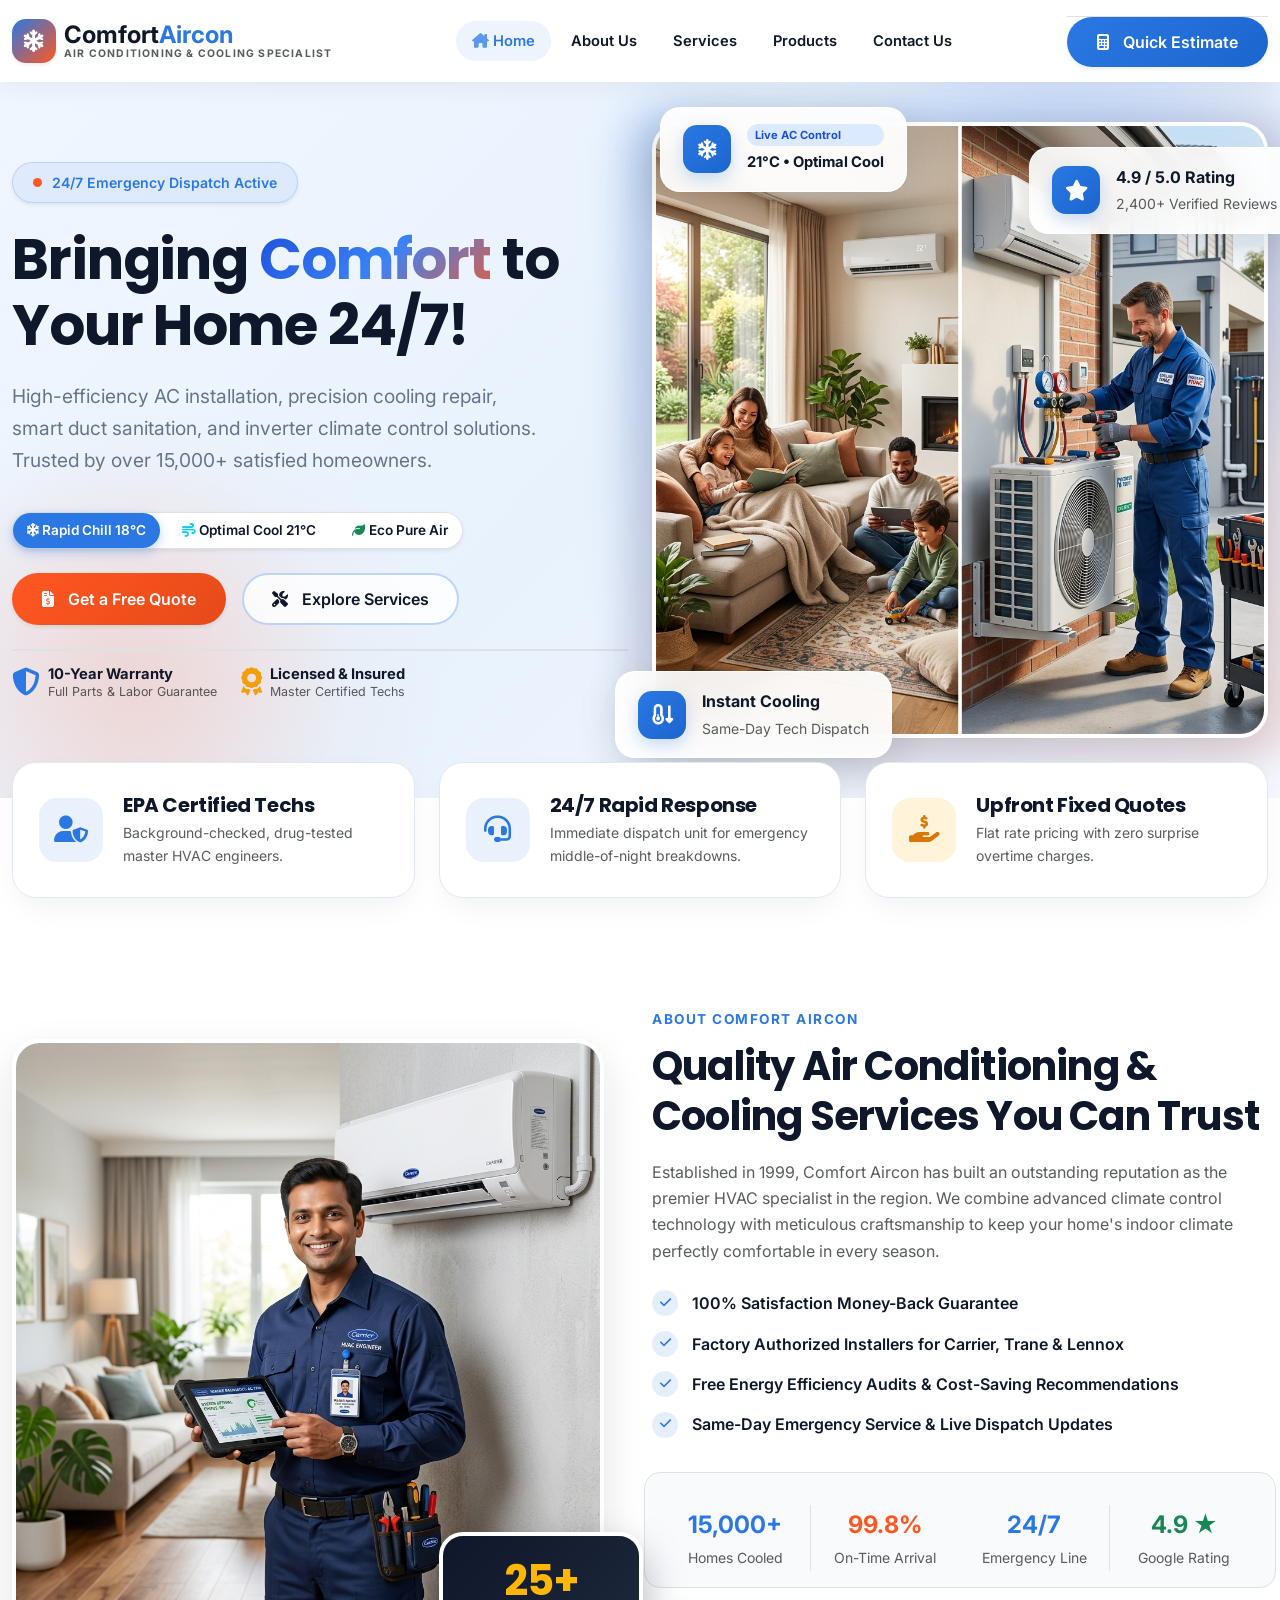
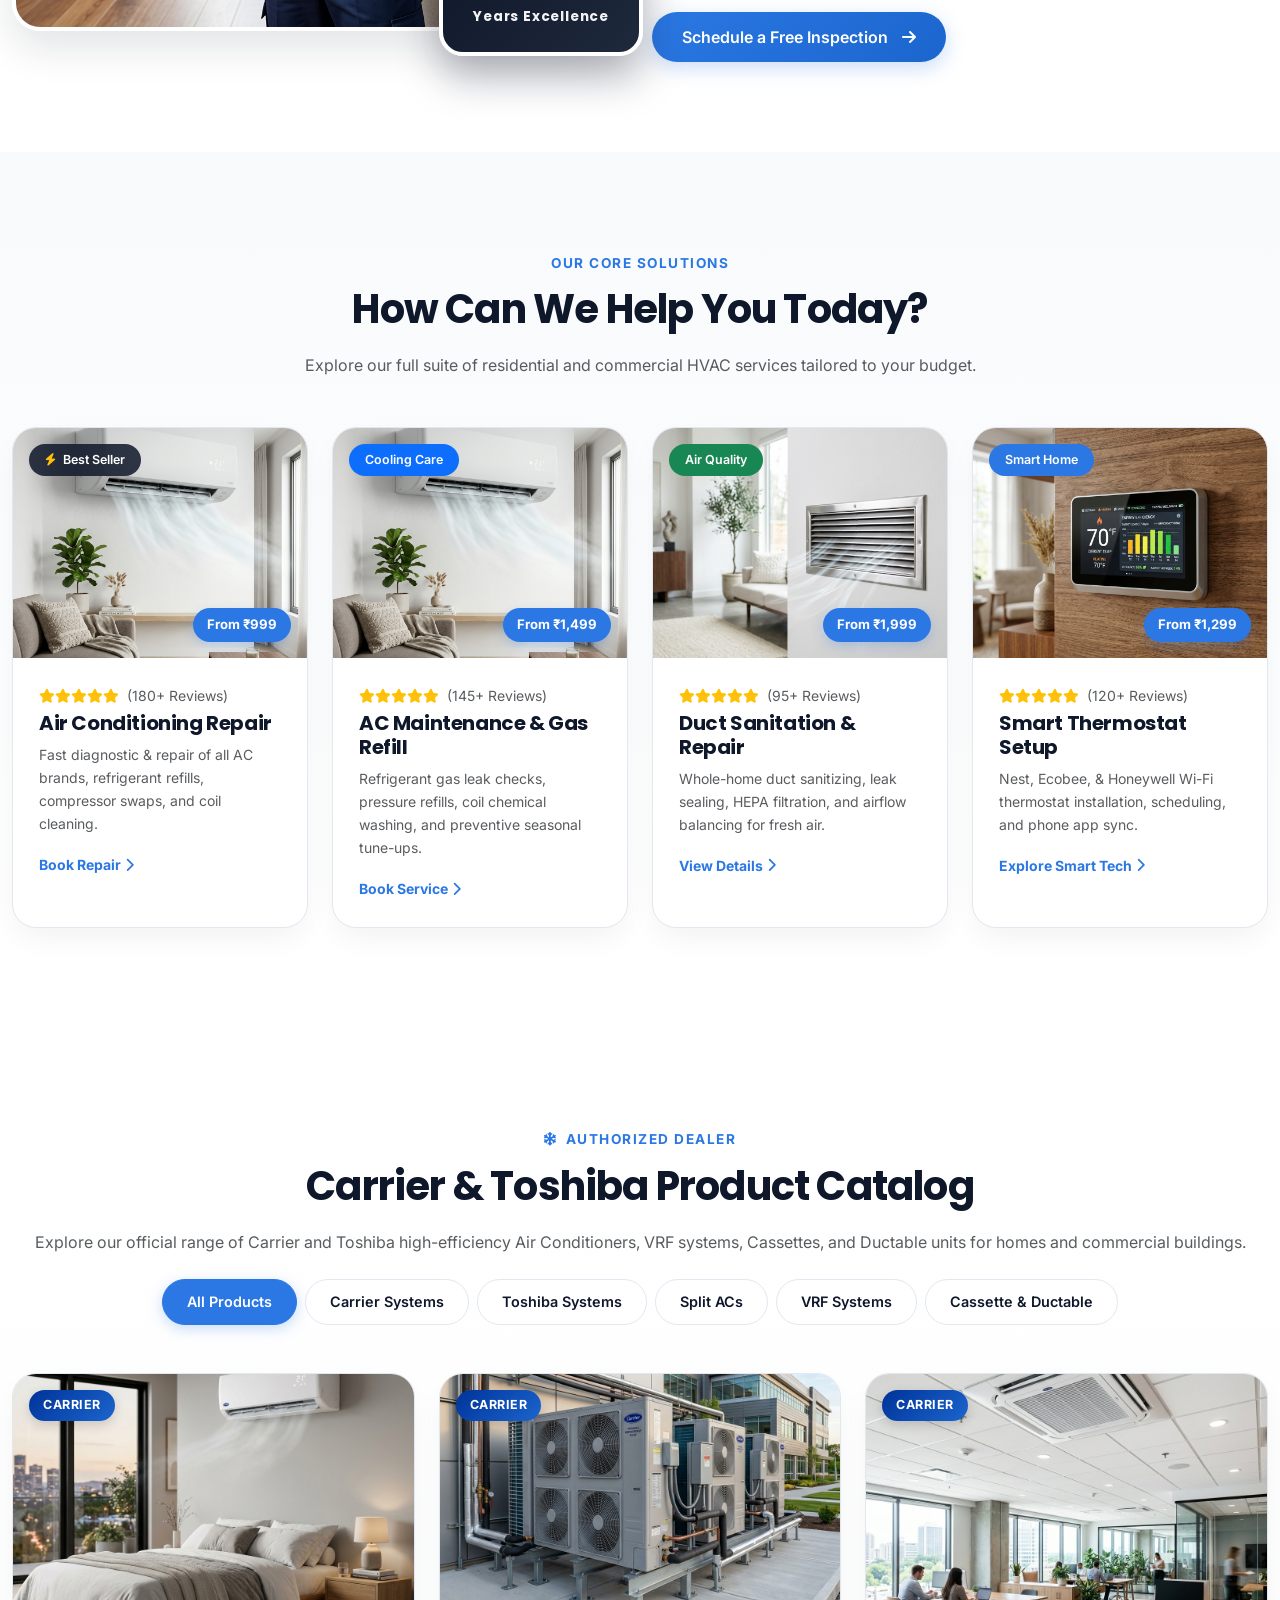
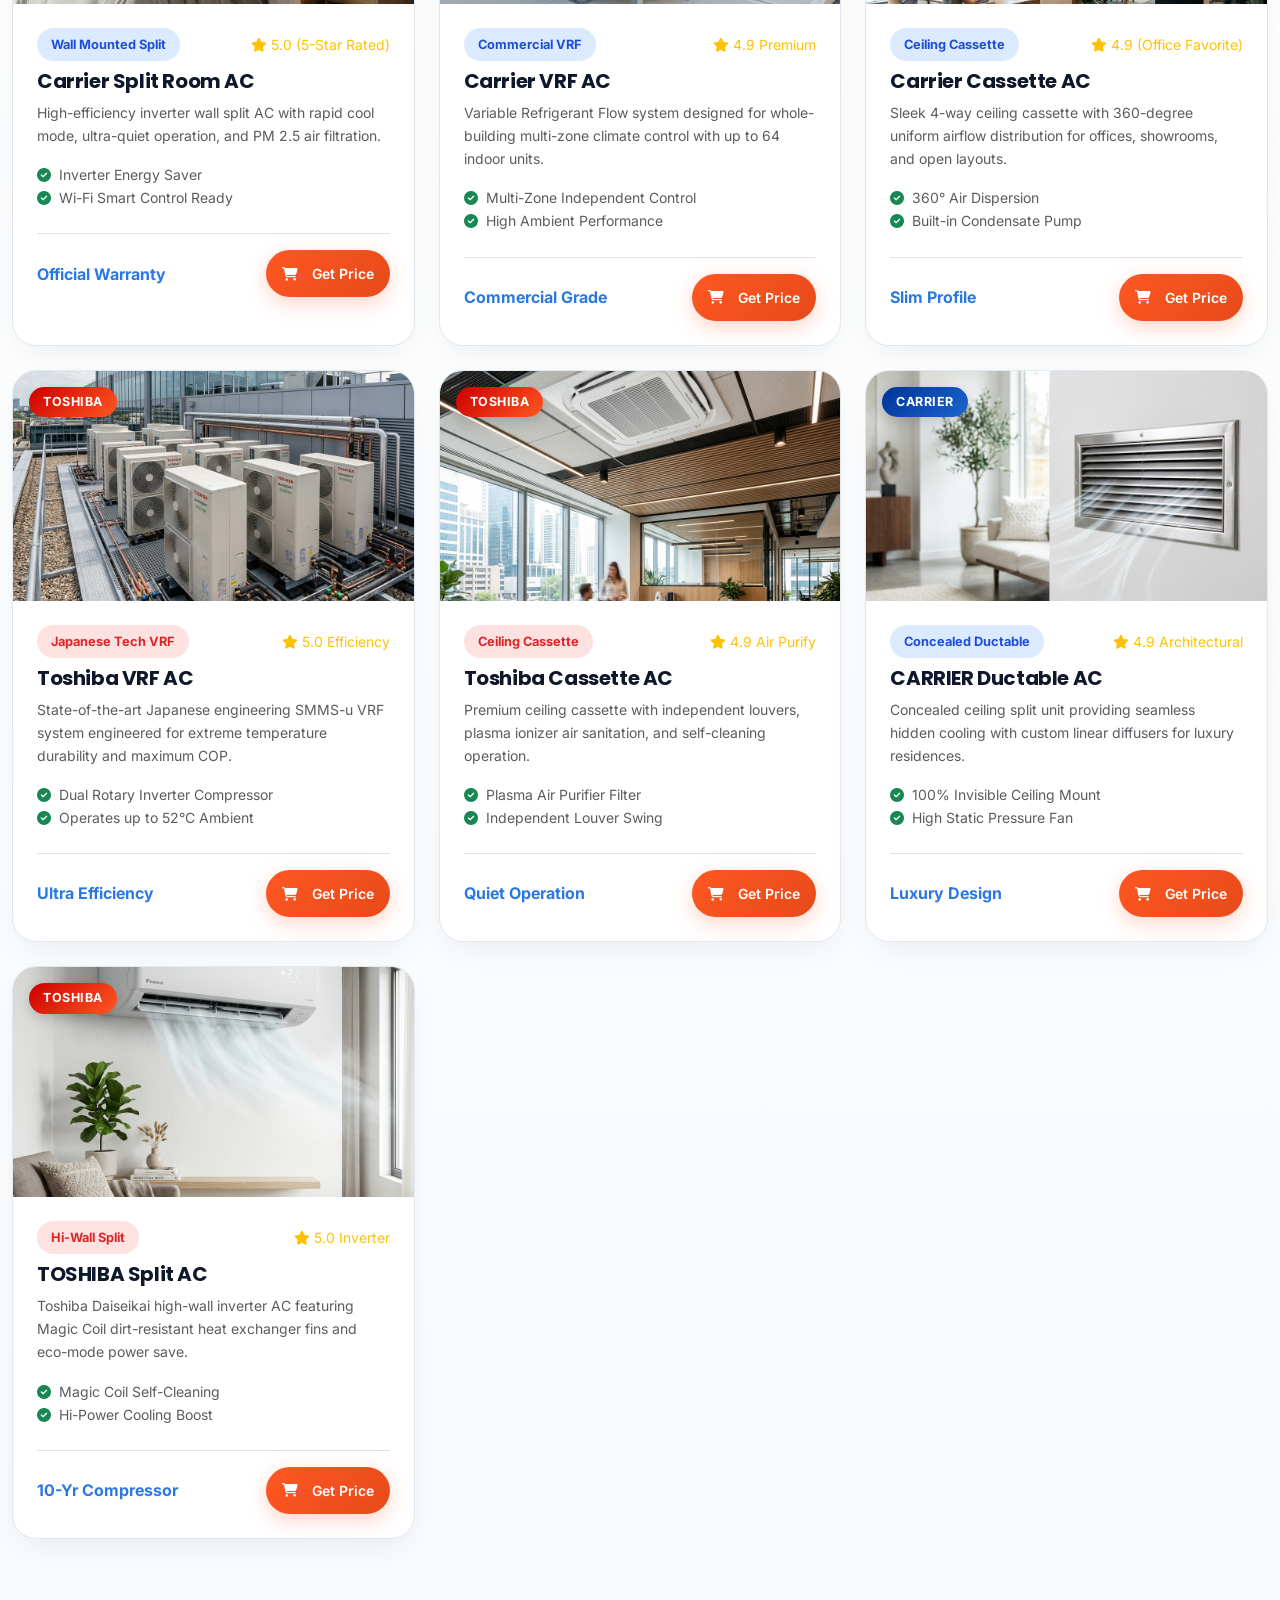
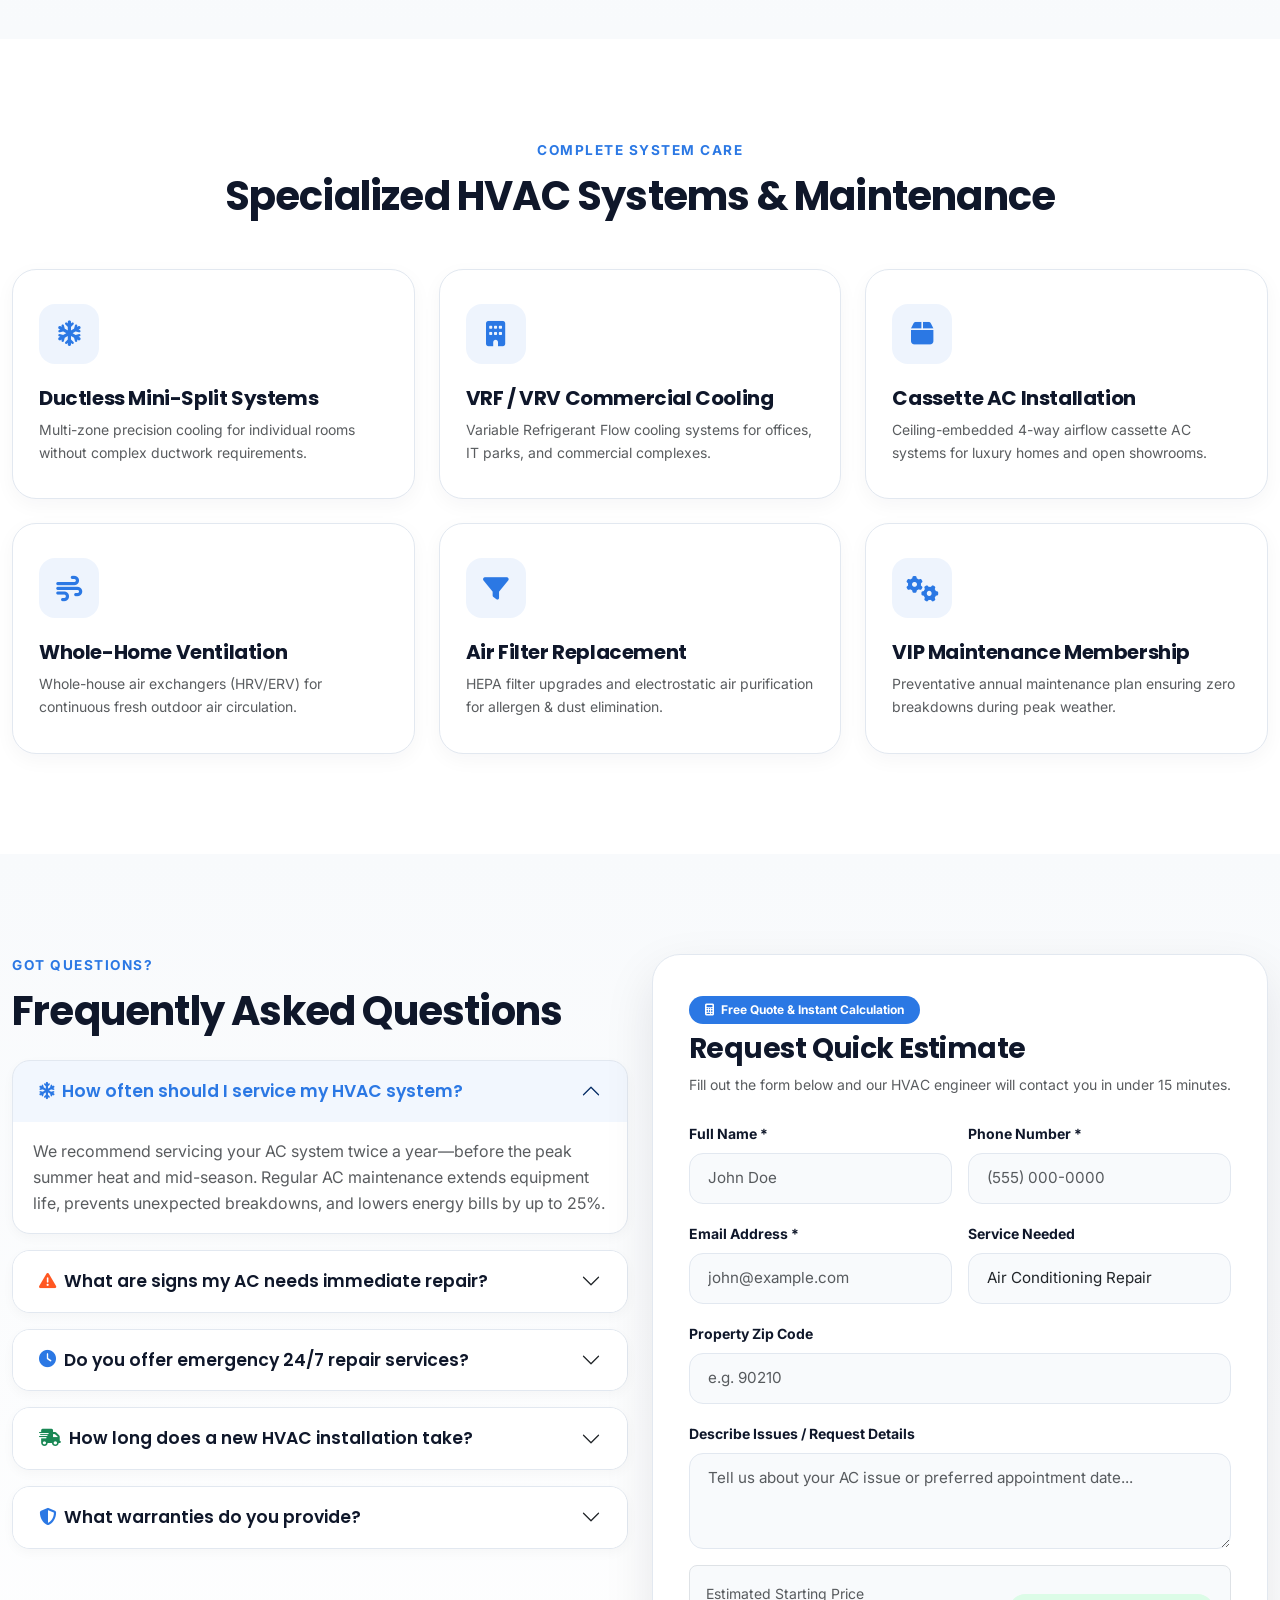
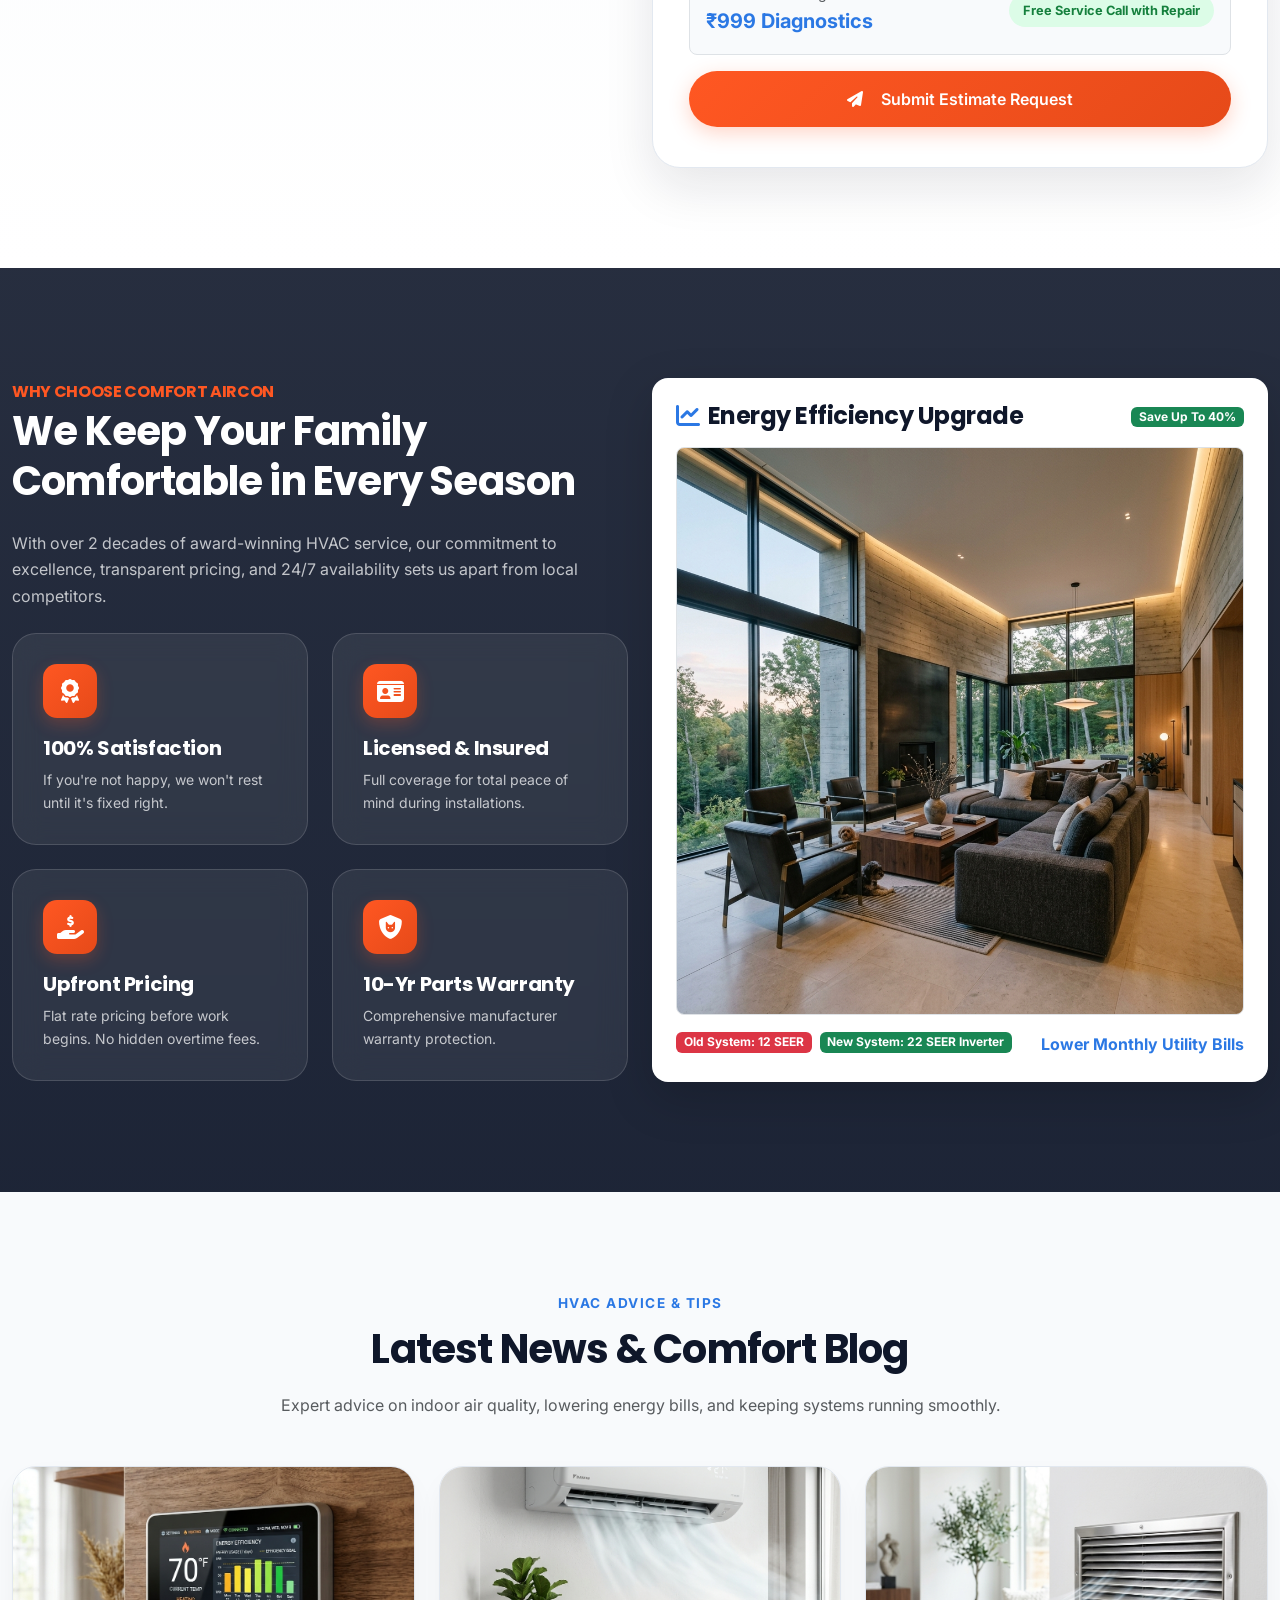
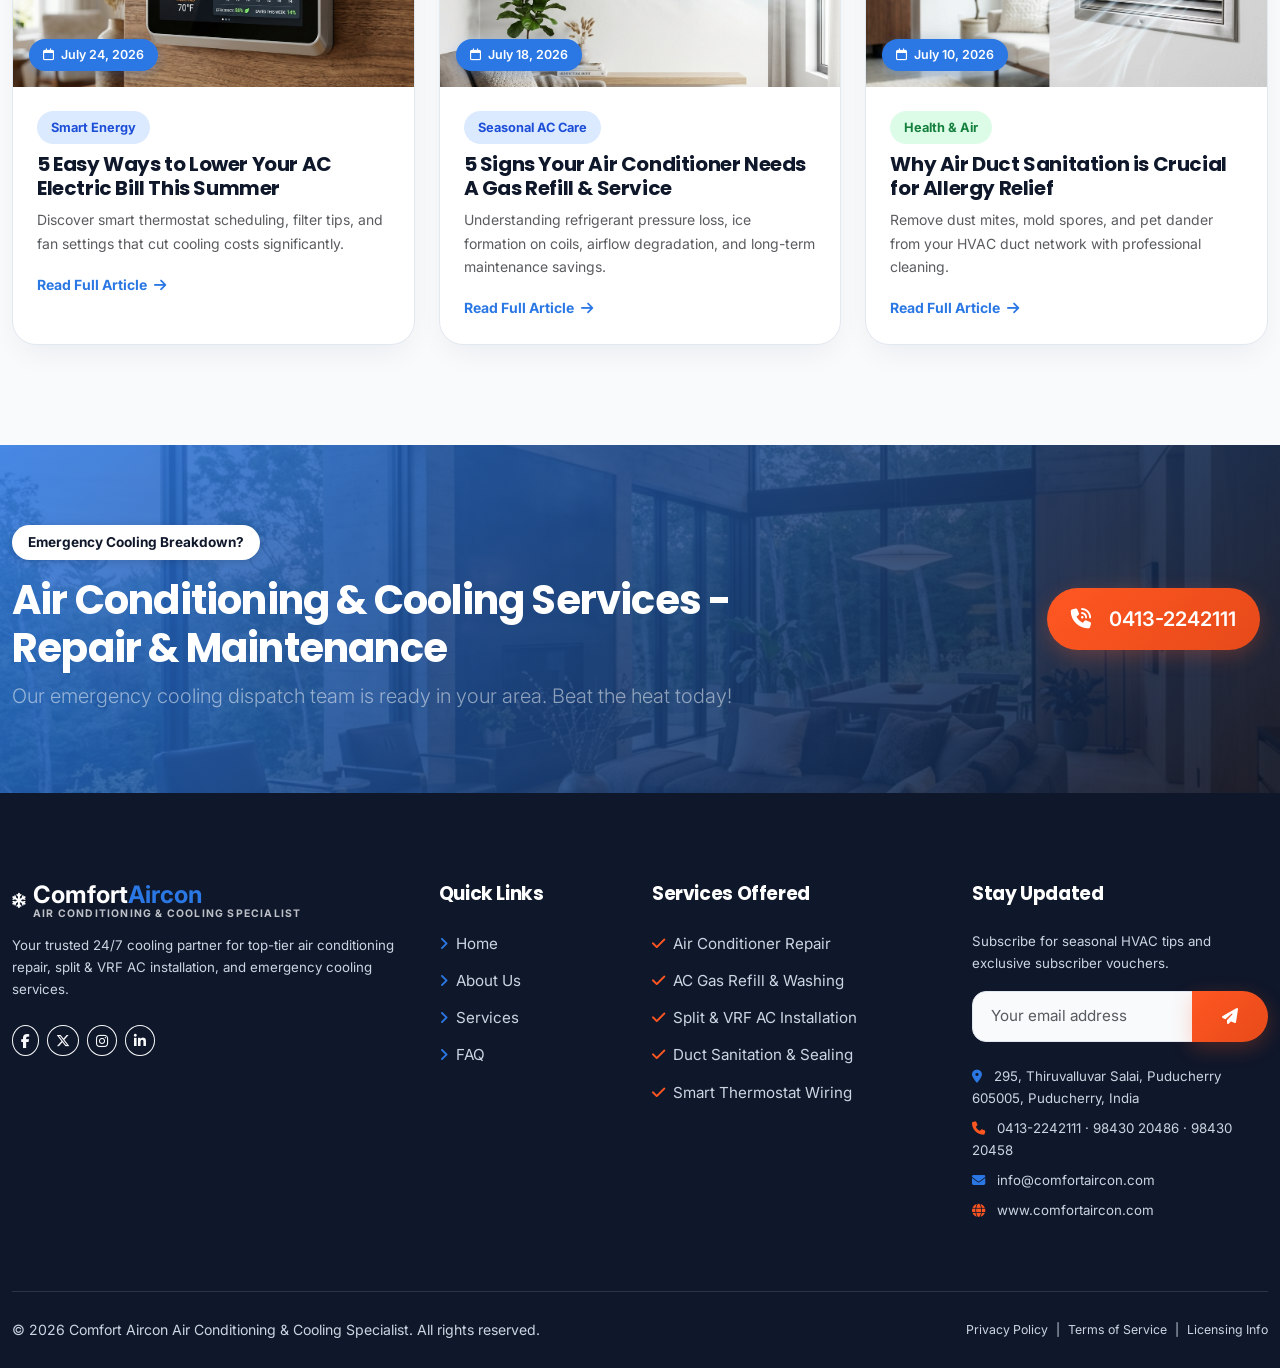
==== index.html @ 48e4e702 "first commit" ====
<!DOCTYPE html>
<html lang="en">

<head>
    <meta charset="UTF-8">
    <meta name="viewport" content="width=device-width, initial-scale=1.0">
    <title>Comfort Aircon | Air Conditioning & Cooling Specialist 24/7</title>
    <meta name="description"
        content="Professional Air Conditioning repair, Split & VRF AC installation, duct sanitation, and cooling solutions. Available 24/7 with certified technicians and upfront pricing.">

    <!-- Google Fonts -->
    <link rel="preconnect" href="https://fonts.googleapis.com">
    <link rel="preconnect" href="https://fonts.gstatic.com" crossorigin>
    <link
        href="https://fonts.googleapis.com/css2?family=Inter:wght@300;400;500;600;700&family=Poppins:wght@500;600;700;800;900&display=swap"
        rel="stylesheet">

    <!-- Bootstrap 5.3 CDN -->
    <link href="https://cdn.jsdelivr.net/npm/bootstrap@5.3.3/dist/css/bootstrap.min.css" rel="stylesheet">

    <!-- FontAwesome Icons 6.5.1 CDN -->
    <link rel="stylesheet" href="https://cdnjs.cloudflare.com/ajax/libs/font-awesome/6.5.1/css/all.min.css">

    <!-- Custom CSS -->
    <link rel="stylesheet" href="style.css">
</head>

<body>



    <!-- 2. NAVIGATION BAR -->
    <nav class="navbar navbar-expand-xl navbar-hvac sticky-top" id="mainNav">
        <div class="container-xxl">
            <a class="navbar-brand d-flex align-items-center gap-2 me-0 me-xl-4" href="#home">
                <div class="brand-logo-icon shadow-sm">
                    <i class="fa-solid fa-snowflake"></i>
                </div>
                <div class="brand-text-block">
                    <span class="fw-bold fs-4 text-dark-navy d-block brand-main-title">Comfort<span
                            class="text-primary-blue">Aircon</span></span>
                    <span class="brand-subtext text-muted text-uppercase fw-bold">Air Conditioning & Cooling Specialist</span>
                </div>
            </a>

            <button class="navbar-toggler border-0 shadow-none p-2" type="button" data-bs-toggle="collapse"
                data-bs-target="#hvacNavbarNav" aria-controls="hvacNavbarNav" aria-expanded="false"
                aria-label="Toggle navigation">
                <i class="fa-solid fa-bars-staggered fs-3 text-dark-navy"></i>
            </button>

            <div class="collapse navbar-collapse" id="hvacNavbarNav">
                <ul class="navbar-nav mx-auto mb-2 mb-xl-0 align-items-xl-center gap-xl-1">
                    <li class="nav-item"><a class="nav-link active" href="#home"><i
                                class="fa-solid fa-house-chimney fs-7 me-1 text-primary-blue opacity-75"></i>Home</a>
                    </li>
                    <li class="nav-item"><a class="nav-link" href="#about">About Us</a></li>
                    <li class="nav-item"><a class="nav-link" href="#services">Services</a></li>
                    <li class="nav-item"><a class="nav-link" href="#products">Products</a></li>
                    <li class="nav-item"><a class="nav-link" href="#contact">Contact Us</a></li>
                </ul>

                <div class="d-flex align-items-center gap-3 pt-3 pt-xl-0 border-top border-xl-0">
                    <a href="tel:04132242111" class="nav-phone-pill d-none d-xxl-flex text-decoration-none">
                        <div class="phone-pill-icon"><i class="fa-solid fa-phone-volume"></i></div>
                        <div>
                            <small class="d-block text-muted lh-1" style="font-size:0.7rem;">24/7 Support</small>
                            <strong class="text-dark-navy fs-7">0413-2242111</strong>
                        </div>
                    </a>


                    <a href="#estimate" class="btn btn-custom-primary shadow-sm">
                        <i class="fa-solid fa-calculator me-1"></i> Quick Estimate
                    </a>
                </div>
            </div>
        </div>
    </nav>

    <!-- 3. HERO / BANNER SECTION -->
    <section class="hero-section" id="home">
        <!-- Live Ambient Animated Waves & Orbs -->
        <div class="hero-animated-bg">
            <div class="air-wave air-wave-1"></div>
            <div class="air-wave air-wave-2"></div>
        </div>

        <div class="container-xxl position-relative z-2">
            <div class="row align-items-center gy-5">
                <div class="col-lg-6 hero-content">
                    <div class="live-badge shadow-sm">
                        <span class="pulse-dot"></span> 24/7 Emergency Dispatch Active
                    </div>
                    <h1 class="hero-title font-heading">
                        Bringing <span class="animated-gradient-text">Comfort</span> to Your Home 24/7!
                    </h1>
                    <p class="hero-subtitle">
                        High-efficiency AC installation, precision cooling repair, smart duct sanitation, and inverter climate control solutions. Trusted by over 15,000+ satisfied homeowners.
                    </p>

                    <!-- Interactive Quick Climate Mode Selector -->
                    <div class="hero-mode-bar d-flex align-items-center gap-2 mb-4 p-1-5 bg-white rounded-pill shadow-sm border" style="max-width: fit-content;">
                        <button class="hero-mode-pill active" data-mode="cool">
                            <i class="fa-solid fa-snowflake text-primary-blue me-1-5"></i> Rapid Chill 18°C
                        </button>
                        <button class="hero-mode-pill" data-mode="optimal">
                            <i class="fa-solid fa-wind text-info me-1-5"></i> Optimal Cool 21°C
                        </button>
                        <button class="hero-mode-pill" data-mode="eco">
                            <i class="fa-solid fa-leaf text-success me-1-5"></i> Eco Pure Air
                        </button>
                    </div>

                    <div class="d-flex flex-wrap gap-3">
                        <a href="#estimate" class="btn btn-custom-accent shadow-sm">
                            <i class="fa-solid fa-file-invoice-dollar me-1"></i> Get a Free Quote
                        </a>
                        <a href="#services" class="btn btn-custom-outline">
                            <i class="fa-solid fa-screwdriver-wrench me-1"></i> Explore Services
                        </a>
                    </div>
                    <div class="mt-4 pt-3 d-flex flex-wrap align-items-center gap-4 border-top border-2 text-muted">
                        <div class="d-flex align-items-center gap-2">
                            <i class="fa-solid fa-shield-halved text-primary-blue fs-3 flex-shrink-0"></i>
                            <div>
                                <strong class="d-block text-dark-navy lh-1 mb-1" style="font-size:0.92rem;">10-Year Warranty</strong>
                                <span class="d-block text-muted lh-1" style="font-size:0.78rem;">Full Parts & Labor Guarantee</span>
                            </div>
                        </div>
                        <div class="d-flex align-items-center gap-2">
                            <i class="fa-solid fa-award text-accent-gold fs-3 flex-shrink-0"></i>
                            <div>
                                <strong class="d-block text-dark-navy lh-1 mb-1" style="font-size:0.92rem;">Licensed & Insured</strong>
                                <span class="d-block text-muted lh-1" style="font-size:0.78rem;">Master Certified Techs</span>
                            </div>
                        </div>
                    </div>
                </div>
                <div class="col-lg-6 hero-img-container position-relative">
                    <!-- Glowing Image Ring Backdrop -->
                    <div class="hero-img-glow"></div>
                    
                    <img src="images/hero.png" alt="Comfort Air HVAC split unit and comfortable family home"
                        class="hero-main-img img-fluid">
                    
                    <!-- Floating Widget 1: Live Climate Status Badge -->
                    <div class="hero-floating-card floating-card-top shadow-lg">
                        <div class="hero-icon-box bg-gradient-blue text-white">
                            <i class="fa-solid fa-snowflake fa-spin-pulse" id="heroWidgetIcon"></i>
                        </div>
                        <div>
                            <span class="badge-soft-blue d-block mb-1" style="font-size: 0.7rem; padding: 2px 8px;" id="heroWidgetBadge">Live AC Control</span>
                            <strong class="d-block text-dark-navy" style="font-size: 0.92rem;" id="heroWidgetText">21°C • Optimal Cool</strong>
                        </div>
                    </div>

                    <!-- Floating Widget 2: Instant Cooling -->
                    <div class="hero-floating-card floating-card-1">
                        <div class="hero-icon-box">
                            <i class="fa-solid fa-temperature-arrow-down"></i>
                        </div>
                        <div>
                            <strong class="d-block text-dark-navy">Instant Cooling</strong>
                            <small class="text-muted">Same-Day Tech Dispatch</small>
                        </div>
                    </div>

                    <!-- Floating Widget 3: Rating -->
                    <div class="hero-floating-card floating-card-2">
                        <div class="hero-icon-box bg-accent-orange">
                            <i class="fa-solid fa-star"></i>
                        </div>
                        <div>
                            <strong class="d-block text-dark-navy">4.9 / 5.0 Rating</strong>
                            <small class="text-muted">2,400+ Verified Reviews</small>
                        </div>
                    </div>
                </div>
            </div>
        </div>
    </section>

    <!-- 4. FEATURE HIGHLIGHTS BAR -->
    <section class="features-bar-section">
        <div class="container-xxl">
            <div class="row g-4">
                <div class="col-md-4">
                    <div class="feature-badge-card">
                        <div class="feature-icon-wrapper">
                            <i class="fa-solid fa-user-shield"></i>
                        </div>
                        <div>
                            <h5 class="fw-bold mb-1">EPA Certified Techs</h5>
                            <p class="text-muted small mb-0">Background-checked, drug-tested master HVAC engineers.</p>
                        </div>
                    </div>
                </div>
                <div class="col-md-4">
                    <div class="feature-badge-card">
                        <div class="feature-icon-wrapper">
                            <i class="fa-solid fa-headset"></i>
                        </div>
                        <div>
                            <h5 class="fw-bold mb-1">24/7 Rapid Response</h5>
                            <p class="text-muted small mb-0">Immediate dispatch unit for emergency middle-of-night
                                breakdowns.</p>
                        </div>
                    </div>
                </div>
                <div class="col-md-4">
                    <div class="feature-badge-card">
                        <div class="feature-icon-wrapper" style="background: rgba(255,183,3,0.15); color: #D97706;">
                            <i class="fa-solid fa-hand-holding-dollar"></i>
                        </div>
                        <div>
                            <h5 class="fw-bold mb-1">Upfront Fixed Quotes</h5>
                            <p class="text-muted small mb-0">Flat rate pricing with zero surprise overtime charges.</p>
                        </div>
                    </div>
                </div>
            </div>
        </div>
    </section>

    <!-- 5. ABOUT / QUALITY SERVICES SECTION -->
    <section class="about-section" id="about">
        <div class="container-xxl">
            <div class="row align-items-center gy-5">
                <div class="col-lg-6">
                    <div class="about-img-grid pe-lg-4">
                        <img src="images/about.png" alt="HVAC certified technician working on system"
                            class="about-img-main img-fluid">
                        <div class="about-experience-badge">
                            <h3>25+</h3>
                            <span class="small font-heading fw-bold text-white uppercase">Years Excellence</span>
                        </div>
                    </div>
                </div>
                <div class="col-lg-6">
                    <span class="section-tag">About Comfort Aircon</span>
                    <h2 class="section-title">Quality Air Conditioning & Cooling Services You Can Trust</h2>
                    <p class="text-muted mb-4 fs-6">
                        Established in 1999, Comfort Aircon has built an outstanding reputation as the premier HVAC
                        specialist in the region. We combine advanced climate control technology with meticulous
                        craftsmanship to keep your home's indoor climate perfectly comfortable in every season.
                    </p>
                    <ul class="about-check-list">
                        <li><i class="fa-solid fa-check"></i> 100% Satisfaction Money-Back Guarantee</li>
                        <li><i class="fa-solid fa-check"></i> Factory Authorized Installers for Carrier, Trane & Lennox
                        </li>
                        <li><i class="fa-solid fa-check"></i> Free Energy Efficiency Audits & Cost-Saving
                            Recommendations</li>
                        <li><i class="fa-solid fa-check"></i> Same-Day Emergency Service & Live Dispatch Updates</li>
                    </ul>

                    <div class="row g-3 my-4 p-3 rounded-4 bg-light-gray border">
                        <div class="col-6 col-sm-3 text-center border-end">
                            <strong class="d-block fs-4 text-primary-blue fw-bold">15,000+</strong>
                            <small class="text-muted">Homes Cooled</small>
                        </div>
                        <div class="col-6 col-sm-3 text-center border-sm-end">
                            <strong class="d-block fs-4 text-accent-orange fw-bold">99.8%</strong>
                            <small class="text-muted">On-Time Arrival</small>
                        </div>
                        <div class="col-6 col-sm-3 text-center border-end">
                            <strong class="d-block fs-4 text-primary-blue fw-bold">24/7</strong>
                            <small class="text-muted">Emergency Line</small>
                        </div>
                        <div class="col-6 col-sm-3 text-center">
                            <strong class="d-block fs-4 text-success fw-bold">4.9 ★</strong>
                            <small class="text-muted">Google Rating</small>
                        </div>
                    </div>

                    <a href="#estimate" class="btn btn-custom-primary">
                        Schedule a Free Inspection <i class="fa-solid fa-arrow-right ms-1"></i>
                    </a>
                </div>
            </div>
        </div>
    </section>

    <!-- 6. CORE SERVICES GRID ("How Can We Help You?") -->
    <section class="services-section" id="services">
        <div class="container-xxl">
            <div class="text-center max-w-700 mx-auto mb-5">
                <span class="section-tag">Our Core Solutions</span>
                <h2 class="section-title display-6 fw-bold">How Can We Help You Today?</h2>
                <p class="text-muted fs-6">Explore our full suite of residential and commercial HVAC services tailored
                    to your budget.</p>
            </div>

            <div class="row g-4">
                <!-- Service 1 -->
                <div class="col-lg-3 col-md-6">
                    <div class="service-card">
                        <div class="service-img-wrapper">
                            <img src="images/ac.png" alt="Air conditioning repair">
                            <span class="service-badge"><i class="fa-solid fa-bolt me-1 text-warning"></i> Best
                                Seller</span>
                            <span class="service-price-tag">From ₹999</span>
                        </div>
                        <div class="service-card-body">
                            <div class="text-warning small mb-1">
                                <i class="fa-solid fa-star"></i><i class="fa-solid fa-star"></i><i
                                    class="fa-solid fa-star"></i><i class="fa-solid fa-star"></i><i
                                    class="fa-solid fa-star"></i>
                                <span class="text-muted ms-1">(180+ Reviews)</span>
                            </div>
                            <h4 class="fw-bold fs-5 mb-2">Air Conditioning Repair</h4>
                            <p class="text-muted small mb-3">Fast diagnostic & repair of all AC brands, refrigerant
                                refills, compressor swaps, and coil cleaning.</p>
                            <a href="#estimate"
                                class="text-primary-blue fw-bold small text-decoration-none d-inline-flex align-items-center">
                                Book Repair <i class="fa-solid fa-chevron-right ms-1 fs-8"></i>
                            </a>
                        </div>
                    </div>
                </div>

                <!-- Service 2 -->
                <div class="col-lg-3 col-md-6">
                    <div class="service-card">
                        <div class="service-img-wrapper">
                            <img src="images/ac.png" alt="Seasonal AC Preventive Maintenance">
                            <span class="service-badge bg-primary">Cooling Care</span>
                            <span class="service-price-tag">From ₹1,499</span>
                        </div>
                        <div class="service-card-body">
                            <div class="text-warning small mb-1">
                                <i class="fa-solid fa-star"></i><i class="fa-solid fa-star"></i><i
                                    class="fa-solid fa-star"></i><i class="fa-solid fa-star"></i><i
                                    class="fa-solid fa-star"></i>
                                <span class="text-muted ms-1">(145+ Reviews)</span>
                            </div>
                            <h4 class="fw-bold fs-5 mb-2">AC Maintenance & Gas Refill</h4>
                            <p class="text-muted small mb-3">Refrigerant gas leak checks, pressure refills, coil chemical washing, and preventive seasonal tune-ups.</p>
                            <a href="#estimate"
                                class="text-primary-blue fw-bold small text-decoration-none d-inline-flex align-items-center">
                                Book Service <i class="fa-solid fa-chevron-right ms-1 fs-8"></i>
                            </a>
                        </div>
                    </div>
                </div>

                <!-- Service 3 -->
                <div class="col-lg-3 col-md-6">
                    <div class="service-card">
                        <div class="service-img-wrapper">
                            <img src="images/duct.png" alt="Duct Cleaning & Air Quality">
                            <span class="service-badge bg-success">Air Quality</span>
                            <span class="service-price-tag">From ₹1,999</span>
                        </div>
                        <div class="service-card-body">
                            <div class="text-warning small mb-1">
                                <i class="fa-solid fa-star"></i><i class="fa-solid fa-star"></i><i
                                    class="fa-solid fa-star"></i><i class="fa-solid fa-star"></i><i
                                    class="fa-solid fa-star"></i>
                                <span class="text-muted ms-1">(95+ Reviews)</span>
                            </div>
                            <h4 class="fw-bold fs-5 mb-2">Duct Sanitation & Repair</h4>
                            <p class="text-muted small mb-3">Whole-home duct sanitizing, leak sealing, HEPA filtration,
                                and airflow balancing for fresh air.</p>
                            <a href="#estimate"
                                class="text-primary-blue fw-bold small text-decoration-none d-inline-flex align-items-center">
                                View Details <i class="fa-solid fa-chevron-right ms-1 fs-8"></i>
                            </a>
                        </div>
                    </div>
                </div>

                <!-- Service 4 -->
                <div class="col-lg-3 col-md-6">
                    <div class="service-card">
                        <div class="service-img-wrapper">
                            <img src="images/thermostat.png" alt="Smart Thermostat Setup">
                            <span class="service-badge bg-primary-blue">Smart Home</span>
                            <span class="service-price-tag">From ₹1,299</span>
                        </div>
                        <div class="service-card-body">
                            <div class="text-warning small mb-1">
                                <i class="fa-solid fa-star"></i><i class="fa-solid fa-star"></i><i
                                    class="fa-solid fa-star"></i><i class="fa-solid fa-star"></i><i
                                    class="fa-solid fa-star"></i>
                                <span class="text-muted ms-1">(120+ Reviews)</span>
                            </div>
                            <h4 class="fw-bold fs-5 mb-2">Smart Thermostat Setup</h4>
                            <p class="text-muted small mb-3">Nest, Ecobee, & Honeywell Wi-Fi thermostat installation,
                                scheduling, and phone app sync.</p>
                            <a href="#estimate"
                                class="text-primary-blue fw-bold small text-decoration-none d-inline-flex align-items-center">
                                Explore Smart Tech <i class="fa-solid fa-chevron-right ms-1 fs-8"></i>
                            </a>
                        </div>
                    </div>
                </div>
            </div>
        </div>
    </section>

    <!-- 6.5 CARRIER & TOSHIBA PRODUCTS CATALOG SECTION -->
    <section class="products-section" id="products">
        <div class="container-xxl">
            <div class="text-center max-w-700 mx-auto mb-4">
                <span class="section-tag"><i class="fa-solid fa-snowflake me-1"></i> Authorized Dealer</span>
                <h2 class="section-title display-6 fw-bold">Carrier & Toshiba Product Catalog</h2>
                <p class="text-muted fs-6">Explore our official range of Carrier and Toshiba high-efficiency Air
                    Conditioners, VRF systems, Cassettes, and Ductable units for homes and commercial buildings.</p>
            </div>

            <!-- Filter Category Tabs -->
            <div class="d-flex flex-wrap justify-content-center gap-2 mb-5">
                <button class="product-filter-btn active" data-filter="all">All Products</button>
                <button class="product-filter-btn" data-filter="carrier">Carrier Systems</button>
                <button class="product-filter-btn" data-filter="toshiba">Toshiba Systems</button>
                <button class="product-filter-btn" data-filter="split">Split ACs</button>
                <button class="product-filter-btn" data-filter="vrf">VRF Systems</button>
                <button class="product-filter-btn" data-filter="cassette">Cassette & Ductable</button>
            </div>

            <div class="row g-4" id="productGrid">
                <!-- Product 1: Carrier Split Room AC -->
                <div class="col-lg-4 col-md-6 product-item" data-category="carrier split">
                    <div class="product-card">
                        <div class="product-img-box">
                            <img src="images/carrier-split.png" alt="Carrier Split Room AC">
                            <span class="brand-pill carrier">CARRIER</span>
                        </div>
                        <div class="p-4">
                            <div class="d-flex flex-wrap justify-content-between align-items-center gap-2 mb-2">
                                <span class="badge-soft-blue">Wall Mounted Split</span>
                                <span class="text-warning small"><i class="fa-solid fa-star"></i> 5.0 (5-Star
                                    Rated)</span>
                            </div>
                            <h4 class="fw-bold fs-5 text-dark-navy mb-2">Carrier Split Room AC</h4>
                            <p class="text-muted small mb-3">High-efficiency inverter wall split AC with rapid cool
                                mode, ultra-quiet operation, and PM 2.5 air filtration.</p>
                            <ul class="list-unstyled small text-muted mb-4">
                                <li><i class="fa-solid fa-circle-check text-success me-2"></i>Inverter Energy Saver</li>
                                <li><i class="fa-solid fa-circle-check text-success me-2"></i>Wi-Fi Smart Control Ready
                                </li>
                            </ul>
                            <div class="d-flex flex-wrap justify-content-between align-items-center gap-2 pt-3 border-top">
                                <span class="fw-bold text-primary-blue fs-6">Official Warranty</span>
                                <a href="#estimate" class="btn btn-sm btn-custom-accent rounded-pill px-3">
                                    <i class="fa-solid fa-cart-shopping me-1"></i> Get Price
                                </a>
                            </div>
                        </div>
                    </div>
                </div>

                <!-- Product 2: Carrier VRF AC -->
                <div class="col-lg-4 col-md-6 product-item" data-category="carrier vrf">
                    <div class="product-card">
                        <div class="product-img-box">
                            <img src="images/carrier-vrf.png" alt="Carrier VRF AC">
                            <span class="brand-pill carrier">CARRIER</span>
                        </div>
                        <div class="p-4">
                            <div class="d-flex flex-wrap justify-content-between align-items-center gap-2 mb-2">
                                <span class="badge-soft-blue">Commercial VRF</span>
                                <span class="text-warning small"><i class="fa-solid fa-star"></i> 4.9 Premium</span>
                            </div>
                            <h4 class="fw-bold fs-5 text-dark-navy mb-2">Carrier VRF AC</h4>
                            <p class="text-muted small mb-3">Variable Refrigerant Flow system designed for
                                whole-building multi-zone climate control with up to 64 indoor units.</p>
                            <ul class="list-unstyled small text-muted mb-4">
                                <li><i class="fa-solid fa-circle-check text-success me-2"></i>Multi-Zone Independent
                                    Control</li>
                                <li><i class="fa-solid fa-circle-check text-success me-2"></i>High Ambient Performance
                                </li>
                            </ul>
                            <div class="d-flex flex-wrap justify-content-between align-items-center gap-2 pt-3 border-top">
                                <span class="fw-bold text-primary-blue fs-6">Commercial Grade</span>
                                <a href="#estimate" class="btn btn-sm btn-custom-accent rounded-pill px-3">
                                    <i class="fa-solid fa-cart-shopping me-1"></i> Get Price
                                </a>
                            </div>
                        </div>
                    </div>
                </div>

                <!-- Product 3: Carrier Cassette AC -->
                <div class="col-lg-4 col-md-6 product-item" data-category="carrier cassette">
                    <div class="product-card">
                        <div class="product-img-box">
                            <img src="images/carrier-cassette.png" alt="Carrier Cassette AC">
                            <span class="brand-pill carrier">CARRIER</span>
                        </div>
                        <div class="p-4">
                            <div class="d-flex flex-wrap justify-content-between align-items-center gap-2 mb-2">
                                <span class="badge-soft-blue">Ceiling Cassette</span>
                                <span class="text-warning small"><i class="fa-solid fa-star"></i> 4.9 (Office
                                    Favorite)</span>
                            </div>
                            <h4 class="fw-bold fs-5 text-dark-navy mb-2">Carrier Cassette AC</h4>
                            <p class="text-muted small mb-3">Sleek 4-way ceiling cassette with 360-degree uniform
                                airflow distribution for offices, showrooms, and open layouts.</p>
                            <ul class="list-unstyled small text-muted mb-4">
                                <li><i class="fa-solid fa-circle-check text-success me-2"></i>360° Air Dispersion</li>
                                <li><i class="fa-solid fa-circle-check text-success me-2"></i>Built-in Condensate Pump
                                </li>
                            </ul>
                            <div class="d-flex flex-wrap justify-content-between align-items-center gap-2 pt-3 border-top">
                                <span class="fw-bold text-primary-blue fs-6">Slim Profile</span>
                                <a href="#estimate" class="btn btn-sm btn-custom-accent rounded-pill px-3">
                                    <i class="fa-solid fa-cart-shopping me-1"></i> Get Price
                                </a>
                            </div>
                        </div>
                    </div>
                </div>

                <!-- Product 4: Toshiba VRF AC -->
                <div class="col-lg-4 col-md-6 product-item" data-category="toshiba vrf">
                    <div class="product-card">
                        <div class="product-img-box">
                            <img src="images/toshiba-vrf.png" alt="Toshiba VRF AC">
                            <span class="brand-pill toshiba">TOSHIBA</span>
                        </div>
                        <div class="p-4">
                            <div class="d-flex flex-wrap justify-content-between align-items-center gap-2 mb-2">
                                <span class="badge-soft-danger">Japanese Tech VRF</span>
                                <span class="text-warning small"><i class="fa-solid fa-star"></i> 5.0 Efficiency</span>
                            </div>
                            <h4 class="fw-bold fs-5 text-dark-navy mb-2">Toshiba VRF AC</h4>
                            <p class="text-muted small mb-3">State-of-the-art Japanese engineering SMMS-u VRF system
                                engineered for extreme temperature durability and maximum COP.</p>
                            <ul class="list-unstyled small text-muted mb-4">
                                <li><i class="fa-solid fa-circle-check text-success me-2"></i>Dual Rotary Inverter
                                    Compressor</li>
                                <li><i class="fa-solid fa-circle-check text-success me-2"></i>Operates up to 52°C
                                    Ambient</li>
                            </ul>
                            <div class="d-flex flex-wrap justify-content-between align-items-center gap-2 pt-3 border-top">
                                <span class="fw-bold text-primary-blue fs-6">Ultra Efficiency</span>
                                <a href="#estimate" class="btn btn-sm btn-custom-accent rounded-pill px-3">
                                    <i class="fa-solid fa-cart-shopping me-1"></i> Get Price
                                </a>
                            </div>
                        </div>
                    </div>
                </div>

                <!-- Product 5: Toshiba Cassette AC -->
                <div class="col-lg-4 col-md-6 product-item" data-category="toshiba cassette">
                    <div class="product-card">
                        <div class="product-img-box">
                            <img src="images/toshiba-cassette.png" alt="Toshiba Cassette AC">
                            <span class="brand-pill toshiba">TOSHIBA</span>
                        </div>
                        <div class="p-4">
                            <div class="d-flex flex-wrap justify-content-between align-items-center gap-2 mb-2">
                                <span class="badge-soft-danger">Ceiling Cassette</span>
                                <span class="text-warning small"><i class="fa-solid fa-star"></i> 4.9 Air Purify</span>
                            </div>
                            <h4 class="fw-bold fs-5 text-dark-navy mb-2">Toshiba Cassette AC</h4>
                            <p class="text-muted small mb-3">Premium ceiling cassette with independent louvers, plasma
                                ionizer air sanitation, and self-cleaning operation.</p>
                            <ul class="list-unstyled small text-muted mb-4">
                                <li><i class="fa-solid fa-circle-check text-success me-2"></i>Plasma Air Purifier Filter
                                </li>
                                <li><i class="fa-solid fa-circle-check text-success me-2"></i>Independent Louver Swing
                                </li>
                            </ul>
                            <div class="d-flex flex-wrap justify-content-between align-items-center gap-2 pt-3 border-top">
                                <span class="fw-bold text-primary-blue fs-6">Quiet Operation</span>
                                <a href="#estimate" class="btn btn-sm btn-custom-accent rounded-pill px-3">
                                    <i class="fa-solid fa-cart-shopping me-1"></i> Get Price
                                </a>
                            </div>
                        </div>
                    </div>
                </div>

                <!-- Product 6: Carrier Ductable AC -->
                <div class="col-lg-4 col-md-6 product-item" data-category="carrier cassette">
                    <div class="product-card">
                        <div class="product-img-box">
                            <img src="images/carrier-ductable.png" alt="Carrier Ductable AC">
                            <span class="brand-pill carrier">CARRIER</span>
                        </div>
                        <div class="p-4">
                            <div class="d-flex flex-wrap justify-content-between align-items-center gap-2 mb-2">
                                <span class="badge-soft-blue">Concealed Ductable</span>
                                <span class="text-warning small"><i class="fa-solid fa-star"></i> 4.9
                                    Architectural</span>
                            </div>
                            <h4 class="fw-bold fs-5 text-dark-navy mb-2">CARRIER Ductable AC</h4>
                            <p class="text-muted small mb-3">Concealed ceiling split unit providing seamless hidden
                                cooling with custom linear diffusers for luxury residences.</p>
                            <ul class="list-unstyled small text-muted mb-4">
                                <li><i class="fa-solid fa-circle-check text-success me-2"></i>100% Invisible Ceiling
                                    Mount</li>
                                <li><i class="fa-solid fa-circle-check text-success me-2"></i>High Static Pressure Fan
                                </li>
                            </ul>
                            <div class="d-flex flex-wrap justify-content-between align-items-center gap-2 pt-3 border-top">
                                <span class="fw-bold text-primary-blue fs-6">Luxury Design</span>
                                <a href="#estimate" class="btn btn-sm btn-custom-accent rounded-pill px-3">
                                    <i class="fa-solid fa-cart-shopping me-1"></i> Get Price
                                </a>
                            </div>
                        </div>
                    </div>
                </div>

                <!-- Product 7: Toshiba Split AC -->
                <div class="col-lg-4 col-md-6 product-item" data-category="toshiba split">
                    <div class="product-card">
                        <div class="product-img-box">
                            <img src="images/toshiba-split.png" alt="Toshiba Split AC">
                            <span class="brand-pill toshiba">TOSHIBA</span>
                        </div>
                        <div class="p-4">
                            <div class="d-flex flex-wrap justify-content-between align-items-center gap-2 mb-2">
                                <span class="badge-soft-danger">Hi-Wall Split</span>
                                <span class="text-warning small"><i class="fa-solid fa-star"></i> 5.0 Inverter</span>
                            </div>
                            <h4 class="fw-bold fs-5 text-dark-navy mb-2">TOSHIBA Split AC</h4>
                            <p class="text-muted small mb-3">Toshiba Daiseikai high-wall inverter AC featuring Magic
                                Coil dirt-resistant heat exchanger fins and eco-mode power save.</p>
                            <ul class="list-unstyled small text-muted mb-4">
                                <li><i class="fa-solid fa-circle-check text-success me-2"></i>Magic Coil Self-Cleaning
                                </li>
                                <li><i class="fa-solid fa-circle-check text-success me-2"></i>Hi-Power Cooling Boost
                                </li>
                            </ul>
                            <div class="d-flex flex-wrap justify-content-between align-items-center gap-2 pt-3 border-top">
                                <span class="fw-bold text-primary-blue fs-6">10-Yr Compressor</span>
                                <a href="#estimate" class="btn btn-sm btn-custom-accent rounded-pill px-3">
                                    <i class="fa-solid fa-cart-shopping me-1"></i> Get Price
                                </a>
                            </div>
                        </div>
                    </div>
                </div>
            </div>
        </div>
    </section>

    <!-- 7. ADDITIONAL SERVICES LIST -->
    <section class="additional-services-section">
        <div class="container-xxl">
            <div class="text-center mb-5">
                <span class="section-tag">Complete System Care</span>
                <h2 class="section-title">Specialized HVAC Systems & Maintenance</h2>
            </div>

            <div class="row g-4">
                <div class="col-lg-4 col-md-6">
                    <div class="additional-service-box">
                        <div class="add-service-icon"><i class="fa-solid fa-snowflake"></i></div>
                        <h4 class="fw-bold fs-5">Ductless Mini-Split Systems</h4>
                        <p class="text-muted small mb-0">Multi-zone precision cooling for individual rooms without
                            complex ductwork requirements.</p>
                    </div>
                </div>
                <div class="col-lg-4 col-md-6">
                    <div class="additional-service-box">
                        <div class="add-service-icon"><i class="fa-solid fa-building"></i></div>
                        <h4 class="fw-bold fs-5">VRF / VRV Commercial Cooling</h4>
                        <p class="text-muted small mb-0">Variable Refrigerant Flow cooling systems for offices, IT parks, and commercial complexes.</p>
                    </div>
                </div>
                <div class="col-lg-4 col-md-6">
                    <div class="additional-service-box">
                        <div class="add-service-icon"><i class="fa-solid fa-box"></i></div>
                        <h4 class="fw-bold fs-5">Cassette AC Installation</h4>
                        <p class="text-muted small mb-0">Ceiling-embedded 4-way airflow cassette AC systems for luxury homes and open showrooms.</p>
                    </div>
                </div>
                <div class="col-lg-4 col-md-6">
                    <div class="additional-service-box">
                        <div class="add-service-icon"><i class="fa-solid fa-wind"></i></div>
                        <h4 class="fw-bold fs-5">Whole-Home Ventilation</h4>
                        <p class="text-muted small mb-0">Whole-house air exchangers (HRV/ERV) for continuous fresh
                            outdoor air circulation.</p>
                    </div>
                </div>
                <div class="col-lg-4 col-md-6">
                    <div class="additional-service-box">
                        <div class="add-service-icon"><i class="fa-solid fa-filter"></i></div>
                        <h4 class="fw-bold fs-5">Air Filter Replacement</h4>
                        <p class="text-muted small mb-0">HEPA filter upgrades and electrostatic air purification for
                            allergen & dust elimination.</p>
                    </div>
                </div>
                <div class="col-lg-4 col-md-6">
                    <div class="additional-service-box">
                        <div class="add-service-icon"><i class="fa-solid fa-gears"></i></div>
                        <h4 class="fw-bold fs-5">VIP Maintenance Membership</h4>
                        <p class="text-muted small mb-0">Preventative annual maintenance plan ensuring zero breakdowns
                            during peak weather.</p>
                    </div>
                </div>
            </div>
        </div>
    </section>

    <!-- 8. FAQ & QUICK ESTIMATE FORM SECTION -->
    <section class="faq-form-section" id="faq">
        <div class="container-xxl" id="estimate">
            <div class="row gy-5">
                <!-- FAQ Column -->
                <div class="col-lg-6">
                    <span class="section-tag">Got Questions?</span>
                    <h2 class="section-title mb-4">Frequently Asked Questions</h2>

                    <div class="accordion accordion-custom" id="hvacFaqAccordion">
                        <div class="accordion-item">
                            <h3 class="accordion-header">
                                <button class="accordion-button" type="button" data-bs-toggle="collapse"
                                    data-bs-target="#faq1" aria-expanded="true">
                                    <i class="fa-solid fa-snowflake me-2 text-primary-blue"></i> How often should I
                                    service my HVAC system?
                                </button>
                            </h3>
                            <div id="faq1" class="accordion-collapse collapse show" data-bs-parent="#hvacFaqAccordion">
                                <div class="accordion-body text-muted">
                                    We recommend servicing your AC system twice a year—before the peak summer heat and mid-season. Regular AC maintenance extends equipment life, prevents unexpected breakdowns, and lowers energy bills by up to 25%.
                                </div>
                            </div>
                        </div>

                        <div class="accordion-item">
                            <h3 class="accordion-header">
                                <button class="accordion-button collapsed" type="button" data-bs-toggle="collapse"
                                    data-bs-target="#faq2">
                                    <i class="fa-solid fa-triangle-exclamation me-2 text-accent-orange"></i> What are
                                    signs my AC needs immediate repair?
                                </button>
                            </h3>
                            <div id="faq2" class="accordion-collapse collapse" data-bs-parent="#hvacFaqAccordion">
                                <div class="accordion-body text-muted">
                                    Key warning signs include blowing warm air, unusual grinding or squealing noises,
                                    foul odors, frequent cycling, water leaks near the unit, or a sudden unexplained
                                    spike in your electricity bill.
                                </div>
                            </div>
                        </div>

                        <div class="accordion-item">
                            <h3 class="accordion-header">
                                <button class="accordion-button collapsed" type="button" data-bs-toggle="collapse"
                                    data-bs-target="#faq3">
                                    <i class="fa-solid fa-clock me-2 text-primary-blue"></i> Do you offer emergency 24/7
                                    repair services?
                                </button>
                            </h3>
                            <div id="faq3" class="accordion-collapse collapse" data-bs-parent="#hvacFaqAccordion">
                                <div class="accordion-body text-muted">
                                    Yes! Our emergency dispatch team is on call 365 days a year, including holidays and
                                    weekends. Call 0413-2242111 / 98430 20486 for immediate dispatch.
                                </div>
                            </div>
                        </div>

                        <div class="accordion-item">
                            <h3 class="accordion-header">
                                <button class="accordion-button collapsed" type="button" data-bs-toggle="collapse"
                                    data-bs-target="#faq4">
                                    <i class="fa-solid fa-truck-fast me-2 text-success"></i> How long does a new HVAC
                                    installation take?
                                </button>
                            </h3>
                            <div id="faq4" class="accordion-collapse collapse" data-bs-parent="#hvacFaqAccordion">
                                <div class="accordion-body text-muted">
                                    Most standard residential replacements are completed in just 1 single day (usually
                                    6–8 hours). Our technicians ensure clean work areas and haul away old units free of
                                    charge.
                                </div>
                            </div>
                        </div>

                        <div class="accordion-item">
                            <h3 class="accordion-header">
                                <button class="accordion-button collapsed" type="button" data-bs-toggle="collapse"
                                    data-bs-target="#faq5">
                                    <i class="fa-solid fa-shield-halved me-2 text-primary-blue"></i> What warranties do
                                    you provide?
                                </button>
                            </h3>
                            <div id="faq5" class="accordion-collapse collapse" data-bs-parent="#hvacFaqAccordion">
                                <div class="accordion-body text-muted">
                                    We offer a 10-year parts and compressor manufacturer warranty on all new system
                                    installations, plus our 1-year 100% labor guarantee.
                                </div>
                            </div>
                        </div>
                    </div>
                </div>

                <!-- Estimate Form Column -->
                <div class="col-lg-6">
                    <div class="estimate-form-card">
                        <span class="badge bg-primary-blue text-white px-3 py-2 rounded-pill mb-2"><i
                                class="fa-solid fa-calculator me-1"></i> Free Quote & Instant Calculation</span>
                        <h3 class="fw-bold mb-2">Request Quick Estimate</h3>
                        <p class="text-muted small mb-4">Fill out the form below and our HVAC engineer will contact you
                            in under 15 minutes.</p>

                        <form id="estimateForm">
                            <div class="row g-3">
                                <div class="col-md-6">
                                    <label class="form-label small fw-bold text-dark-navy">Full Name *</label>
                                    <input type="text" class="form-control form-control-custom" id="estName"
                                        placeholder="John Doe" required>
                                </div>
                                <div class="col-md-6">
                                    <label class="form-label small fw-bold text-dark-navy">Phone Number *</label>
                                    <input type="tel" class="form-control form-control-custom" id="estPhone"
                                        placeholder="(555) 000-0000" required>
                                </div>
                                <div class="col-md-6">
                                    <label class="form-label small fw-bold text-dark-navy">Email Address *</label>
                                    <input type="email" class="form-control form-control-custom" id="estEmail"
                                        placeholder="john@example.com" required>
                                </div>
                                <div class="col-md-6">
                                    <label class="form-label small fw-bold text-dark-navy">Service Needed</label>
                                    <select class="form-select form-control-custom" id="estService">
                                        <option value="ac-repair">Air Conditioning Repair</option>
                                        <option value="ac-maintenance">AC Maintenance & Gas Refill</option>
                                        <option value="new-hvac">New AC Unit Installation</option>
                                        <option value="duct">Duct Cleaning & Air Sanitation</option>
                                        <option value="thermostat">Smart Thermostat & AC Setup</option>
                                    </select>
                                </div>
                                <div class="col-12">
                                    <label class="form-label small fw-bold text-dark-navy">Property Zip Code</label>
                                    <input type="text" class="form-control form-control-custom" id="estZip"
                                        placeholder="e.g. 90210">
                                </div>
                                <div class="col-12">
                                    <label class="form-label small fw-bold text-dark-navy">Describe Issues / Request
                                        Details</label>
                                    <textarea class="form-control form-control-custom" id="estNotes" rows="3"
                                        placeholder="Tell us about your AC issue or preferred appointment date..."></textarea>
                                </div>
                                <div class="col-12">
                                    <div
                                        class="p-3 bg-light-gray rounded-3 border d-flex flex-column flex-sm-row justify-content-between align-items-start align-items-sm-center gap-2 mb-3">
                                        <div>
                                            <span class="d-block small text-muted">Estimated Starting Price</span>
                                            <strong class="text-primary-blue fs-5" id="estPricePreview">₹999
                                                Diagnostics</strong>
                                        </div>
                                        <span class="badge-soft-success">Free Service Call with Repair</span>
                                    </div>
                                    <button type="submit"
                                        class="btn btn-custom-accent w-100 justify-content-center py-3 fs-6">
                                        <i class="fa-solid fa-paper-plane me-2"></i> Submit Estimate Request
                                    </button>
                                </div>
                            </div>
                        </form>
                    </div>
                </div>
            </div>
        </div>
    </section>

    <!-- 9. "WHY CHOOSE US" SECTION -->
    <section class="why-choose-us-section">
        <div class="container-xxl">
            <div class="row align-items-center gy-5">
                <div class="col-lg-6">
                    <span class="text-accent-orange font-heading text-uppercase fw-bold tracking-wider fs-7">Why Choose
                        Comfort Aircon</span>
                    <h2 class="text-white section-title display-5 fw-bold mb-4">We Keep Your Family Comfortable in Every
                        Season</h2>
                    <p class="text-light opacity-75 mb-4 fs-6">
                        With over 2 decades of award-winning HVAC service, our commitment to excellence, transparent
                        pricing, and 24/7 availability sets us apart from local competitors.
                    </p>
                    <div class="row g-4">
                        <div class="col-sm-6">
                            <div class="why-choose-card">
                                <div class="why-icon"><i class="fa-solid fa-award"></i></div>
                                <h5 class="text-white fw-bold">100% Satisfaction</h5>
                                <p class="text-light opacity-75 small mb-0">If you're not happy, we won't rest until
                                    it's fixed right.</p>
                            </div>
                        </div>
                        <div class="col-sm-6">
                            <div class="why-choose-card">
                                <div class="why-icon"><i class="fa-solid fa-id-card"></i></div>
                                <h5 class="text-white fw-bold">Licensed & Insured</h5>
                                <p class="text-light opacity-75 small mb-0">Full coverage for total peace of mind during
                                    installations.</p>
                            </div>
                        </div>
                        <div class="col-sm-6">
                            <div class="why-choose-card">
                                <div class="why-icon"><i class="fa-solid fa-hand-holding-dollar"></i></div>
                                <h5 class="text-white fw-bold">Upfront Pricing</h5>
                                <p class="text-light opacity-75 small mb-0">Flat rate pricing before work begins. No
                                    hidden overtime fees.</p>
                            </div>
                        </div>
                        <div class="col-sm-6">
                            <div class="why-choose-card">
                                <div class="why-icon"><i class="fa-solid fa-shield-cat"></i></div>
                                <h5 class="text-white fw-bold">10-Yr Parts Warranty</h5>
                                <p class="text-light opacity-75 small mb-0">Comprehensive manufacturer warranty
                                    protection.</p>
                            </div>
                        </div>
                    </div>
                </div>
                <div class="col-lg-6">
                    <div class="p-4 rounded-4 bg-white text-dark shadow-lg">
                        <div class="d-flex flex-wrap justify-content-between align-items-center gap-2 mb-3">
                            <h4 class="fw-bold mb-0 text-dark-navy"><i
                                    class="fa-solid fa-chart-line text-primary-blue me-2"></i>Energy Efficiency Upgrade
                            </h4>
                            <span class="badge bg-success text-white">Save Up To 40%</span>
                        </div>
                        <img src="images/livingroom.png" alt="Clean modern living room"
                            class="img-fluid rounded-3 mb-3 border">
                        <div class="d-flex flex-wrap justify-content-between align-items-center gap-2">
                            <div class="d-flex flex-wrap gap-1">
                                <span class="badge bg-danger me-1 mb-1">Old System: 12 SEER</span>
                                <span class="badge bg-success mb-1">New System: 22 SEER Inverter</span>
                            </div>
                            <strong class="text-primary-blue fs-6">Lower Monthly Utility Bills</strong>
                        </div>
                    </div>
                </div>
            </div>
        </div>
    </section>

    <!-- 10. COMPANY NEWS / BLOG SECTION -->
    <section class="blog-section" id="blog">
        <div class="container-xxl">
            <div class="text-center max-w-700 mx-auto mb-5">
                <span class="section-tag">HVAC Advice & Tips</span>
                <h2 class="section-title">Latest News & Comfort Blog</h2>
                <p class="text-muted">Expert advice on indoor air quality, lowering energy bills, and keeping systems
                    running smoothly.</p>
            </div>

            <div class="row g-4">
                <!-- Blog 1 -->
                <div class="col-lg-4 col-md-6">
                    <div class="blog-card">
                        <div class="blog-img-box">
                            <img src="images/thermostat.png" alt="Smart Thermostat blog post">
                            <span class="blog-date-badge"><i class="fa-regular fa-calendar me-1"></i> July 24,
                                2026</span>
                        </div>
                        <div class="p-4">
                            <span class="badge-soft-blue mb-2">Smart Energy</span>
                            <h4 class="fw-bold fs-5 mb-2"><a href="#" class="text-dark-navy">5 Easy Ways to Lower Your
                                    AC Electric Bill This Summer</a></h4>
                            <p class="text-muted small mb-3">Discover smart thermostat scheduling, filter tips, and fan
                                settings that cut cooling costs significantly.</p>
                            <a href="#" class="text-primary-blue fw-bold small">Read Full Article <i
                                    class="fa-solid fa-arrow-right ms-1"></i></a>
                        </div>
                    </div>
                </div>

                <!-- Blog 2 -->
                <div class="col-lg-4 col-md-6">
                    <div class="blog-card">
                        <div class="blog-img-box">
                            <img src="images/ac.png" alt="AC maintenance and gas refill blog post">
                            <span class="blog-date-badge"><i class="fa-regular fa-calendar me-1"></i> July 18,
                                2026</span>
                        </div>
                        <div class="p-4">
                            <span class="badge-soft-blue mb-2">Seasonal AC Care</span>
                            <h4 class="fw-bold fs-5 mb-2"><a href="#" class="text-dark-navy">5 Signs Your Air Conditioner Needs A Gas Refill & Service</a></h4>
                            <p class="text-muted small mb-3">Understanding refrigerant pressure loss, ice formation on coils, airflow degradation, and long-term maintenance savings.</p>
                            <a href="#" class="text-primary-blue fw-bold small">Read Full Article <i
                                    class="fa-solid fa-arrow-right ms-1"></i></a>
                        </div>
                    </div>
                </div>

                <!-- Blog 3 -->
                <div class="col-lg-4 col-md-6">
                    <div class="blog-card">
                        <div class="blog-img-box">
                            <img src="images/duct.png" alt="Air Quality blog post">
                            <span class="blog-date-badge"><i class="fa-regular fa-calendar me-1"></i> July 10,
                                2026</span>
                        </div>
                        <div class="p-4">
                            <span class="badge-soft-success mb-2">Health & Air</span>
                            <h4 class="fw-bold fs-5 mb-2"><a href="#" class="text-dark-navy">Why Air Duct Sanitation is
                                    Crucial for Allergy Relief</a></h4>
                            <p class="text-muted small mb-3">Remove dust mites, mold spores, and pet dander from your
                                HVAC duct network with professional cleaning.</p>
                            <a href="#" class="text-primary-blue fw-bold small">Read Full Article <i
                                    class="fa-solid fa-arrow-right ms-1"></i></a>
                        </div>
                    </div>
                </div>
            </div>
        </div>
    </section>

    <!-- 11. CALL TO ACTION (CTA) BANNER -->
    <section class="cta-banner-section">
        <div class="container-xxl position-relative z-2">
            <div class="row align-items-center gy-4">
                <div class="col-lg-8">
                    <span class="badge-white-pill mb-3">Emergency Cooling Breakdown?</span>
                    <h2 class="display-6 fw-bold mb-2 text-white">Air Conditioning & Cooling Services - Repair & Maintenance</h2>
                    <p class="lead mb-0 text-white-50">Our emergency cooling dispatch team is ready in your area. Beat the heat today!</p>
                </div>
                <div class="col-lg-4 text-lg-end">
                    <a href="tel:04132242111" class="btn btn-custom-accent py-3 px-4 fs-5 me-2 mb-2 mb-sm-0">
                        <i class="fa-solid fa-phone-volume me-2"></i> 0413-2242111
                    </a>
                </div>
            </div>
        </div>
    </section>

    <!-- 13. FOOTER SECTION -->
    <footer class="footer-section" id="contact">
        <div class="container-xxl">
            <div class="row gy-5">
                <!-- Col 1: Brand Info -->
                <div class="col-lg-4 col-md-6">
                    <a class="d-flex align-items-center gap-2 mb-3 text-white text-decoration-none" href="#home">
                        <div class="brand-logo-icon">
                            <i class="fa-solid fa-snowflake"></i>
                        </div>
                        <div class="brand-text-block">
                            <span class="fw-bold fs-4 text-white d-block brand-main-title">Comfort<span
                                    class="text-primary-blue">Aircon</span></span>
                            <span class="brand-subtext text-light opacity-75 text-uppercase fw-bold">Air Conditioning & Cooling Specialist</span>
                        </div>
                    </a>
                    <p class="small text-light-slate mb-4">
                        Your trusted 24/7 cooling partner for top-tier air conditioning repair, split & VRF AC installation, and emergency cooling services.
                    </p>
                    <div class="d-flex gap-2 social-icons">
                        <a href="#" class="btn btn-sm rounded-circle btn-outline-light"><i
                                class="fa-brands fa-facebook-f"></i></a>
                        <a href="#" class="btn btn-sm rounded-circle btn-outline-light"><i
                                class="fa-brands fa-x-twitter"></i></a>
                        <a href="#" class="btn btn-sm rounded-circle btn-outline-light"><i
                                class="fa-brands fa-instagram"></i></a>
                        <a href="#" class="btn btn-sm rounded-circle btn-outline-light"><i
                                class="fa-brands fa-linkedin-in"></i></a>
                    </div>
                </div>

                <!-- Col 2: Quick Links -->
                <div class="col-lg-2 col-md-6">
                    <h5 class="footer-title">Quick Links</h5>
                    <ul class="footer-links">
                        <li><a href="#home"><i class="fa-solid fa-angle-right me-2 text-primary-blue"></i>Home</a></li>
                        <li><a href="#about"><i class="fa-solid fa-angle-right me-2 text-primary-blue"></i>About Us</a>
                        </li>
                        <li><a href="#services"><i
                                    class="fa-solid fa-angle-right me-2 text-primary-blue"></i>Services</a></li>
                        <li><a href="#faq"><i class="fa-solid fa-angle-right me-2 text-primary-blue"></i>FAQ</a></li>
                    </ul>
                </div>

                <!-- Col 3: Services Offered -->
                <div class="col-lg-3 col-md-6">
                    <h5 class="footer-title">Services Offered</h5>
                    <ul class="footer-links">
                        <li><a href="#services"><i class="fa-solid fa-check me-2 text-accent-orange"></i>Air Conditioner Repair</a></li>
                        <li><a href="#services"><i class="fa-solid fa-check me-2 text-accent-orange"></i>AC Gas Refill & Washing</a></li>
                        <li><a href="#services"><i class="fa-solid fa-check me-2 text-accent-orange"></i>Split & VRF AC Installation</a></li>
                        <li><a href="#services"><i class="fa-solid fa-check me-2 text-accent-orange"></i>Duct Sanitation & Sealing</a></li>
                        <li><a href="#services"><i class="fa-solid fa-check me-2 text-accent-orange"></i>Smart Thermostat Wiring</a></li>
                    </ul>
                </div>

                <!-- Col 4: Newsletter & Contact Info -->
                <div class="col-lg-3 col-md-6">
                    <h5 class="footer-title">Stay Updated</h5>
                    <p class="small text-light-slate mb-3">Subscribe for seasonal HVAC tips and exclusive subscriber
                        vouchers.</p>
                    <form id="newsletterForm" class="mb-4">
                        <div class="input-group">
                            <input type="email" class="form-control form-control-custom"
                                placeholder="Your email address" required id="newsletterEmail">
                            <button class="btn btn-custom-accent" type="submit"><i
                                    class="fa-solid fa-paper-plane"></i></button>
                        </div>
                    </form>
                    <div class="small text-light-slate">
                        <p class="mb-2"><i class="fa-solid fa-location-dot text-primary-blue me-2"></i> 295,
                            Thiruvalluvar Salai, Puducherry 605005, Puducherry, India</p>
                        <p class="mb-2"><i class="fa-solid fa-phone text-accent-orange me-2"></i> <a
                                href="tel:04132242111" class="text-light-slate text-decoration-none">0413-2242111</a> &middot; <a
                                href="tel:9843020486" class="text-light-slate text-decoration-none">98430 20486</a> &middot; <a
                                href="tel:9843020458" class="text-light-slate text-decoration-none">98430 20458</a></p>
                        <p class="mb-2"><i class="fa-solid fa-envelope text-primary-blue me-2"></i> <a
                                href="mailto:info@comfortaircon.com"
                                class="text-light-slate text-decoration-none">info@comfortaircon.com</a></p>
                        <p class="mb-0"><i class="fa-solid fa-globe text-accent-orange me-2"></i> <a
                                href="https://www.comfortaircon.com" target="_blank"
                                class="text-light-slate text-decoration-none">www.comfortaircon.com</a></p>
                    </div>
                </div>
            </div>

            <div
                class="footer-bottom d-flex flex-column flex-md-row justify-content-between align-items-center text-center text-md-start">
                <p class="mb-2 mb-md-0 text-light-slate">© 2026 Comfort Aircon Air Conditioning & Cooling Specialist. All rights
                    reserved.</p>
                <div class="d-flex flex-wrap gap-2 justify-content-center justify-content-md-end small">
                    <a href="#" class="text-light-slate">Privacy Policy</a>
                    <span class="text-light-slate">|</span>
                    <a href="#" class="text-light-slate">Terms of Service</a>
                    <span class="text-light-slate">|</span>
                    <a href="#" class="text-light-slate">Licensing Info</a>
                </div>
            </div>
        </div>
    </footer>

    <!-- Appointment Modal -->
    <div class="modal fade" id="appointmentModal" tabindex="-1" aria-hidden="true">
        <div class="modal-dialog modal-dialog-centered">
            <div class="modal-content border-0 rounded-4 shadow-lg">
                <div class="modal-header bg-dark-navy text-white rounded-top-4">
                    <h5 class="modal-title fw-bold"><i
                            class="fa-solid fa-calendar-check me-2 text-accent-orange"></i>Book HVAC Appointment</h5>
                    <button type="button" class="btn-close btn-close-white" data-bs-dismiss="modal"
                        aria-label="Close"></button>
                </div>
                <div class="modal-body p-4">
                    <form id="modalAppointmentForm">
                        <div class="mb-3">
                            <label class="form-label small fw-bold">Full Name</label>
                            <input type="text" class="form-control form-control-custom" required
                                placeholder="John Smith">
                        </div>
                        <div class="mb-3">
                            <label class="form-label small fw-bold">Phone Number</label>
                            <input type="tel" class="form-control form-control-custom" required
                                placeholder="(555) 123-4567">
                        </div>
                        <div class="mb-3">
                            <label class="form-label small fw-bold">Preferred Date</label>
                            <input type="date" class="form-control form-control-custom" required>
                        </div>
                        <button type="submit" class="btn btn-custom-accent w-100 py-2 mt-2">Confirm Appointment
                            Booking</button>
                    </form>
                </div>
            </div>
        </div>
    </div>

    <!-- Toast Notification Container -->
    <div class="toast-container position-fixed bottom-0 end-0 p-3" style="z-index: 1090;">
        <div id="actionToast" class="toast align-items-center text-bg-dark border-0 rounded-3 shadow-lg" role="alert"
            aria-live="assertive" aria-atomic="true">
            <div class="d-flex">
                <div class="toast-body d-flex align-items-center gap-2">
                    <i class="fa-solid fa-circle-check text-success fs-5" id="toastIcon"></i>
                    <span id="toastMessage">Success action recorded!</span>
                </div>
                <button type="button" class="btn-close btn-close-white me-2 m-auto" data-bs-dismiss="toast"
                    aria-label="Close"></button>
            </div>
        </div>
    </div>

    <!-- Back to Top Button -->
    <button id="backToTop" title="Back to top">
        <i class="fa-solid fa-arrow-up"></i>
    </button>

    <!-- Bootstrap JS Bundle CDN -->
    <script src="https://cdn.jsdelivr.net/npm/bootstrap@5.3.3/dist/js/bootstrap.bundle.min.js"></script>

    <!-- Custom Script -->
    <script src="script.js"></script>
</body>

</html>
---- style.css ----
/* ==========================================================================
   Comfort Aircon - Premium Modern HVAC & Air Conditioning Custom Stylesheet
   Design Tokens:
   - Primary Blue: #2B78E4 / Hover: #1B65CD
   - Accent Red/Orange: #FF5722 / Hover: #E64A19
   - Dark Navy: #0F172A / Light Navy: #1E293B
   - Soft Backgrounds: #F8FAFC / #F1F5F9
   ========================================================================== */

@import url('https://fonts.googleapis.com/css2?family=Inter:wght@300;400;500;600;700&family=Poppins:wght@500;600;700;800;900&display=swap');

:root {
  --primary-blue: #2B78E4;
  --primary-dark-blue: #1B65CD;
  --primary-glow: rgba(43, 120, 228, 0.25);
  --accent-orange: #FF5722;
  --accent-orange-hover: #E64A19;
  --accent-orange-glow: rgba(255, 87, 34, 0.25);
  --dark-navy: #0F172A;
  --light-navy: #1E293B;
  --light-bg: #F8FAFC;
  --light-bg-alt: #F1F5F9;
  --border-color: #E2E8F0;
  --text-dark: #0F172A;
  --text-muted: #64748B;
  --text-light: #F8FAFC;
  --accent-gold: #FFB703;
  --card-shadow: 0 12px 32px -8px rgba(15, 23, 42, 0.07);
  --hover-shadow: 0 24px 48px -12px rgba(43, 120, 228, 0.22);
  --transition-fast: all 0.35s cubic-bezier(0.4, 0, 0.2, 1);
}

/* Base Styles */
html {
  scroll-behavior: smooth;
  font-size: 16px;
  overflow-x: hidden !important;
  max-width: 100vw;
}

body {
  font-family: 'Inter', sans-serif;
  color: var(--text-dark);
  background-color: #FFFFFF;
  line-height: 1.65;
  overflow-x: hidden !important;
  max-width: 100vw;
  width: 100%;
}

h1, h2, h3, h4, h5, h6, .font-heading {
  font-family: 'Poppins', sans-serif;
  font-weight: 700;
  color: var(--dark-navy);
  letter-spacing: -0.02em;
}

a {
  text-decoration: none;
  transition: var(--transition-fast);
}

.text-primary-blue { color: var(--primary-blue) !important; }
.bg-primary-blue { background-color: var(--primary-blue) !important; }
.text-accent-orange { color: var(--accent-orange) !important; }
.bg-accent-orange { background-color: var(--accent-orange) !important; }
.text-dark-navy { color: var(--dark-navy) !important; }
.bg-dark-navy { background-color: var(--dark-navy) !important; }
.bg-light-navy { background-color: var(--light-navy) !important; }
.bg-light-gray { background-color: var(--light-bg) !important; }
.text-light-slate { color: #CBD5E1 !important; }

.badge-white-pill {
  background-color: #FFFFFF !important;
  color: var(--dark-navy) !important;
  font-weight: 700;
  padding: 6px 16px;
  border-radius: 50px;
  font-size: 0.85rem;
  display: inline-block;
  box-shadow: 0 2px 8px rgba(0,0,0,0.15);
}

/* Soft Badges */
.badge-soft-blue {
  background-color: #DBEAFE !important;
  color: #1D4ED8 !important;
  font-weight: 700;
  padding: 6px 14px;
  border-radius: 50px;
  font-size: 0.8rem;
  display: inline-block;
  max-width: 100%;
  white-space: normal !important;
}
.badge-soft-danger {
  background-color: #FEE2E2 !important;
  color: #DC2626 !important;
  font-weight: 700;
  padding: 6px 14px;
  border-radius: 50px;
  font-size: 0.8rem;
  display: inline-block;
  max-width: 100%;
  white-space: normal !important;
}
.badge-soft-success {
  background-color: #DCFCE7 !important;
  color: #15803D !important;
  font-weight: 700;
  padding: 6px 14px;
  border-radius: 50px;
  font-size: 0.8rem;
  display: inline-block;
  max-width: 100%;
  white-space: normal !important;
}
.badge-soft-gold {
  background-color: #FEF3C7 !important;
  color: #B45309 !important;
  font-weight: 700;
  padding: 6px 14px;
  border-radius: 50px;
  font-size: 0.8rem;
  display: inline-block;
  max-width: 100%;
  white-space: normal !important;
}
.text-accent-gold {
  color: #F59E0B !important;
}
.bg-accent-gold {
  background-color: #F59E0B !important;
  color: #FFFFFF !important;
}

/* Buttons & CTAs */
.btn-custom-primary {
  background: linear-gradient(135deg, var(--primary-blue) 0%, var(--primary-dark-blue) 100%);
  color: #FFFFFF;
  font-weight: 600;
  padding: 13px 30px;
  border-radius: 50px;
  border: none;
  box-shadow: 0 6px 20px var(--primary-glow);
  transition: var(--transition-fast);
  display: inline-flex;
  align-items: center;
  gap: 10px;
}
.btn-custom-primary:hover {
  background: linear-gradient(135deg, var(--primary-dark-blue) 0%, #124A99 100%);
  color: #FFFFFF;
  transform: translateY(-3px);
  box-shadow: 0 10px 28px rgba(43, 120, 228, 0.4);
}

.btn-custom-accent {
  background: linear-gradient(135deg, var(--accent-orange) 0%, var(--accent-orange-hover) 100%);
  color: #FFFFFF;
  font-weight: 600;
  padding: 13px 30px;
  border-radius: 50px;
  border: none;
  box-shadow: 0 6px 20px var(--accent-orange-glow);
  transition: var(--transition-fast);
  display: inline-flex;
  align-items: center;
  gap: 10px;
}
.btn-custom-accent:hover {
  background: linear-gradient(135deg, var(--accent-orange-hover) 0%, #C83E13 100%);
  color: #FFFFFF;
  transform: translateY(-3px);
  box-shadow: 0 10px 28px rgba(255, 87, 34, 0.45);
}

.btn-custom-outline {
  background: rgba(255, 255, 255, 0.8);
  backdrop-filter: blur(8px);
  color: var(--dark-navy);
  font-weight: 600;
  padding: 12px 28px;
  border-radius: 50px;
  border: 2px solid rgba(43, 120, 228, 0.3);
  transition: var(--transition-fast);
  display: inline-flex;
  align-items: center;
  gap: 10px;
}
.btn-custom-outline:hover {
  background: var(--primary-blue);
  color: #FFFFFF;
  border-color: var(--primary-blue);
  transform: translateY(-3px);
  box-shadow: 0 8px 24px var(--primary-glow);
}

/* 1. TOP UTILITY HEADER */
.top-utility-bar {
  background: linear-gradient(90deg, #0F172A 0%, #1E293B 100%);
  color: #94A3B8;
  font-size: 0.85rem;
  padding: 7px 0;
  border-bottom: 1px solid rgba(255, 255, 255, 0.08);
}
.utility-divider {
  width: 1px;
  height: 14px;
  background: rgba(255, 255, 255, 0.15);
  display: inline-block;
}
.top-utility-bar a {
  color: #CBD5E1;
  transition: var(--transition-fast);
}
.top-utility-bar a:hover {
  color: var(--accent-orange);
}
.top-utility-bar .social-icons a {
  width: 28px;
  height: 28px;
  border-radius: 50%;
  background: rgba(255, 255, 255, 0.08);
  color: #94A3B8;
  display: inline-flex;
  align-items: center;
  justify-content: center;
  margin-left: 6px;
  font-size: 0.75rem;
  transition: var(--transition-fast);
}
.top-utility-bar .social-icons a:hover {
  background: var(--primary-blue);
  color: #FFFFFF;
  transform: translateY(-2px);
}

/* 2. NAVIGATION BAR */
.navbar-hvac {
  background: rgba(255, 255, 255, 0.96);
  backdrop-filter: blur(16px);
  box-shadow: 0 4px 24px rgba(15, 23, 42, 0.06);
  padding: 14px 0;
  transition: var(--transition-fast);
}
.navbar-hvac.scrolled {
  padding: 10px 0;
  box-shadow: 0 10px 30px rgba(15, 23, 42, 0.12);
}
.navbar-brand .brand-logo-icon {
  width: 44px;
  height: 44px;
  border-radius: 14px;
  background: linear-gradient(135deg, var(--primary-blue), var(--accent-orange));
  color: #FFFFFF;
  display: inline-flex;
  align-items: center;
  justify-content: center;
  font-size: 1.4rem;
  box-shadow: 0 4px 14px rgba(43, 120, 228, 0.35);
}
.brand-text-block {
  display: flex;
  flex-direction: column;
  justify-content: center;
}
.brand-main-title {
  line-height: 1 !important;
  margin-bottom: 2px !important;
}
.brand-subtext {
  font-size: 0.65rem;
  letter-spacing: 1.2px;
  line-height: 1 !important;
  margin-top: 0 !important;
}
.navbar-hvac .nav-link {
  font-weight: 600;
  font-size: 0.92rem;
  color: var(--dark-navy);
  padding: 8px 16px !important;
  border-radius: 50px;
  white-space: nowrap !important;
  transition: var(--transition-fast);
}
.navbar-hvac .nav-link:hover,
.navbar-hvac .nav-link.active {
  color: var(--primary-blue);
  background-color: rgba(43, 120, 228, 0.08);
}
.nav-phone-pill {
  background: var(--light-bg);
  border: 1px solid var(--border-color);
  padding: 6px 14px;
  border-radius: 50px;
  align-items: center;
  gap: 10px;
  transition: var(--transition-fast);
}
.nav-phone-pill:hover {
  border-color: var(--primary-blue);
  background: #FFFFFF;
  box-shadow: 0 4px 12px rgba(43, 120, 228, 0.15);
}
.phone-pill-icon {
  width: 30px;
  height: 30px;
  border-radius: 50%;
  background: rgba(255, 87, 34, 0.12);
  color: var(--accent-orange);
  display: flex;
  align-items: center;
  justify-content: center;
  font-size: 0.85rem;
}
.search-trigger-btn {
  width: 42px;
  height: 42px;
  border-radius: 50%;
  border: 1px solid var(--border-color);
  background: var(--light-bg);
  color: var(--dark-navy);
  display: flex;
  align-items: center;
  justify-content: center;
  transition: var(--transition-fast);
  cursor: pointer;
}
.search-trigger-btn:hover {
  background: var(--primary-blue);
  color: #FFFFFF;
  border-color: var(--primary-blue);
  transform: scale(1.05);
}

/* 3. HERO / BANNER SECTION */
.hero-section {
  position: relative;
  background: linear-gradient(135deg, #F0F6FF 0%, #E8F2FD 50%, #F5F8FF 100%);
  padding: 40px 0 60px;
  overflow: hidden;
}
/* Glowing Ambient Orbs */
.hero-section::before {
  content: '';
  position: absolute;
  top: -80px;
  right: -80px;
  width: 550px;
  height: 550px;
  border-radius: 50%;
  background: radial-gradient(circle, rgba(43, 120, 228, 0.18) 0%, rgba(255, 255, 255, 0) 70%);
  pointer-events: none;
}
.hero-section::after {
  content: '';
  position: absolute;
  bottom: -100px;
  left: -100px;
  width: 450px;
  height: 450px;
  border-radius: 50%;
  background: radial-gradient(circle, rgba(255, 87, 34, 0.12) 0%, rgba(255, 255, 255, 0) 70%);
  pointer-events: none;
}

.hero-content {
  position: relative;
  z-index: 2;
}
.live-badge {
  display: inline-flex;
  align-items: center;
  gap: 10px;
  background: rgba(43, 120, 228, 0.08);
  border: 1px solid rgba(43, 120, 228, 0.2);
  color: var(--primary-blue);
  padding: 8px 20px;
  border-radius: 50px;
  font-weight: 600;
  font-size: 0.88rem;
  margin-bottom: 24px;
}
.pulse-dot {
  width: 9px;
  height: 9px;
  border-radius: 50%;
  background-color: var(--accent-orange);
  box-shadow: 0 0 0 0 rgba(255, 87, 34, 0.7);
  animation: pulse-ring 1.8s infinite;
}
@keyframes pulse-ring {
  0% { transform: scale(0.95); box-shadow: 0 0 0 0 rgba(255, 87, 34, 0.7); }
  70% { transform: scale(1); box-shadow: 0 0 0 12px rgba(255, 87, 34, 0); }
  100% { transform: scale(0.95); box-shadow: 0 0 0 0 rgba(255, 87, 34, 0); }
}

.hero-title {
  font-size: 3.5rem;
  line-height: 1.18;
  margin-bottom: 22px;
}
/* Animated Shimmer Text */
.animated-gradient-text {
  background: linear-gradient(135deg, #1D4ED8 0%, #3B82F6 25%, #FF5722 50%, #1D4ED8 75%, #3B82F6 100%);
  background-size: 250% auto;
  color: transparent;
  -webkit-background-clip: text;
  -webkit-text-fill-color: transparent;
  animation: gradientShimmer 5s linear infinite;
}

@keyframes gradientShimmer {
  0% { background-position: 0% center; }
  100% { background-position: 250% center; }
}

/* Ambient Air Waves & Glowing Aura */
.hero-animated-bg {
  position: absolute;
  top: 0;
  left: 0;
  width: 100%;
  height: 100%;
  overflow: hidden;
  pointer-events: none;
}
.air-wave {
  position: absolute;
  width: 600px;
  height: 600px;
  border-radius: 45%;
  background: radial-gradient(circle, rgba(59, 130, 246, 0.12) 0%, rgba(255, 255, 255, 0) 70%);
  animation: waveRotate 20s linear infinite;
}
.air-wave-1 {
  top: -150px;
  right: -100px;
}
.air-wave-2 {
  bottom: -200px;
  left: -150px;
  animation-duration: 25s;
  animation-direction: reverse;
  background: radial-gradient(circle, rgba(255, 87, 34, 0.08) 0%, rgba(255, 255, 255, 0) 70%);
}
@keyframes waveRotate {
  0% { transform: rotate(0deg) scale(1); }
  50% { transform: rotate(180deg) scale(1.1); }
  100% { transform: rotate(360deg) scale(1); }
}

/* Hero Mode Pills */
.hero-mode-pill {
  border: none;
  background: transparent;
  padding: 6px 14px;
  border-radius: 50px;
  font-size: 0.85rem;
  font-weight: 600;
  color: var(--text-dark);
  transition: all 0.3s ease;
  cursor: pointer;
}
.hero-mode-pill:hover {
  background: rgba(43, 120, 228, 0.08);
}
.hero-mode-pill.active {
  background: var(--primary-blue);
  color: #FFFFFF !important;
  box-shadow: 0 4px 12px rgba(43, 120, 228, 0.3);
}
.hero-mode-pill.active i {
  color: #FFFFFF !important;
}

/* Glowing Image Backdrop Ring */
.hero-img-glow {
  position: absolute;
  top: -15px;
  left: -15px;
  right: -15px;
  bottom: -15px;
  border-radius: 36px;
  background: linear-gradient(135deg, rgba(43, 120, 228, 0.25), rgba(255, 87, 34, 0.15));
  filter: blur(20px);
  z-index: 1;
  animation: heroGlowPulse 4s ease-in-out infinite alternate;
}
@keyframes heroGlowPulse {
  0% { opacity: 0.6; transform: scale(0.98); }
  100% { opacity: 1; transform: scale(1.02); }
}

.hero-subtitle {
  font-size: 1.2rem;
  color: var(--text-muted);
  margin-bottom: 36px;
  max-width: 540px;
}
.hero-img-container {
  position: relative;
  z-index: 2;
}
.hero-main-img {
  border-radius: 28px;
  box-shadow: 0 20px 50px rgba(15, 23, 42, 0.15);
  width: 100%;
  object-fit: cover;
  border: 4px solid #FFFFFF;
  position: relative;
  z-index: 2;
}

/* Floating Interactive Hero Widgets & Continuous Animations */
.hero-floating-card {
  position: absolute;
  background: rgba(255, 255, 255, 0.92);
  backdrop-filter: blur(16px);
  padding: 16px 22px;
  border-radius: 20px;
  box-shadow: 0 18px 40px rgba(15, 23, 42, 0.12);
  display: flex;
  align-items: center;
  gap: 16px;
  border: 1px solid rgba(255, 255, 255, 0.8);
  z-index: 3;
  transition: var(--transition-fast);
}
.hero-floating-card:hover {
  transform: translateY(-5px) scale(1.02);
}
.floating-card-top {
  top: -15px;
  left: 20px;
  animation: floatLevitate3 4.5s ease-in-out infinite;
}
.floating-card-1 {
  bottom: -20px;
  left: -25px;
  animation: floatLevitate1 5s ease-in-out infinite;
}
.floating-card-2 {
  top: 25px;
  right: -20px;
  animation: floatLevitate2 6s ease-in-out infinite 1s;
}

@keyframes floatLevitate1 {
  0%, 100% { transform: translateY(0px); box-shadow: 0 18px 40px rgba(15, 23, 42, 0.12); }
  50% { transform: translateY(-10px); box-shadow: 0 25px 45px rgba(43, 120, 228, 0.2); }
}
@keyframes floatLevitate2 {
  0%, 100% { transform: translateY(0px); box-shadow: 0 18px 40px rgba(15, 23, 42, 0.12); }
  50% { transform: translateY(-12px); box-shadow: 0 25px 45px rgba(255, 87, 34, 0.2); }
}
@keyframes floatLevitate3 {
  0%, 100% { transform: translateY(0px); }
  50% { transform: translateY(-8px); }
}
.hero-icon-box {
  width: 48px;
  height: 48px;
  border-radius: 14px;
  background: linear-gradient(135deg, var(--primary-blue), var(--primary-dark-blue));
  color: #FFFFFF;
  display: flex;
  align-items: center;
  justify-content: center;
  font-size: 1.3rem;
  box-shadow: 0 6px 16px var(--primary-glow);
}

/* 4. FEATURE HIGHLIGHTS BAR */
.features-bar-section {
  margin-top: -60px;
  position: relative;
  z-index: 10;
}
.feature-badge-card {
  background: #FFFFFF;
  padding: 30px 26px;
  border-radius: 24px;
  box-shadow: var(--card-shadow);
  border: 1px solid var(--border-color);
  display: flex;
  align-items: center;
  gap: 20px;
  transition: var(--transition-fast);
  height: 100%;
}
.feature-badge-card:hover {
  transform: translateY(-8px);
  box-shadow: var(--hover-shadow);
  border-color: rgba(43, 120, 228, 0.35);
}
.feature-icon-wrapper {
  width: 64px;
  height: 64px;
  border-radius: 18px;
  background: rgba(43, 120, 228, 0.1);
  color: var(--primary-blue);
  display: flex;
  align-items: center;
  justify-content: center;
  font-size: 1.7rem;
  flex-shrink: 0;
  transition: var(--transition-fast);
}
.feature-badge-card:hover .feature-icon-wrapper {
  background: var(--primary-blue);
  color: #FFFFFF;
}
.feature-badge-card:nth-child(2) .feature-icon-wrapper {
  background: rgba(255, 87, 34, 0.1);
  color: var(--accent-orange);
}
.feature-badge-card:nth-child(2):hover .feature-icon-wrapper {
  background: var(--accent-orange);
  color: #FFFFFF;
}

/* Section Common Headings */
.section-tag {
  color: var(--primary-blue);
  font-weight: 700;
  letter-spacing: 1.5px;
  text-transform: uppercase;
  font-size: 0.85rem;
  margin-bottom: 10px;
  display: block;
}
.section-title {
  font-size: 2.5rem;
  line-height: 1.25;
  margin-bottom: 18px;
}

/* 5. ABOUT / QUALITY SERVICES SECTION */
.about-section {
  padding: 110px 0 90px;
}
.about-img-grid {
  position: relative;
}
.about-img-main {
  border-radius: 28px;
  box-shadow: 0 16px 40px rgba(15, 23, 42, 0.12);
  width: 100%;
  border: 4px solid #FFFFFF;
}
.about-experience-badge {
  position: absolute;
  bottom: -25px;
  right: -15px;
  background: linear-gradient(135deg, var(--dark-navy) 0%, var(--light-navy) 100%);
  color: #FFFFFF;
  padding: 24px 30px;
  border-radius: 24px;
  box-shadow: 0 20px 40px rgba(15, 23, 42, 0.35);
  text-align: center;
  border: 4px solid #FFFFFF;
}
.about-experience-badge h3 {
  color: var(--accent-gold);
  font-size: 2.6rem;
  margin: 0;
  line-height: 1;
}
.about-experience-badge span {
  color: #FFFFFF !important;
  display: block;
  margin-top: 4px;
  font-size: 0.85rem;
  letter-spacing: 0.8px;
  opacity: 0.95;
}
.about-check-list {
  list-style: none;
  padding: 0;
  margin: 26px 0 34px;
}
.about-check-list li {
  display: flex;
  align-items: center;
  gap: 14px;
  font-weight: 600;
  margin-bottom: 14px;
  color: var(--dark-navy);
}
.about-check-list i {
  color: var(--primary-blue);
  background: rgba(43, 120, 228, 0.12);
  width: 26px;
  height: 26px;
  border-radius: 50%;
  display: inline-flex;
  align-items: center;
  justify-content: center;
  font-size: 0.8rem;
}

/* 6. CORE SERVICES GRID ("How Can We Help You?") */
.services-section {
  background: linear-gradient(180deg, var(--light-bg) 0%, #FFFFFF 100%);
  padding: 100px 0;
  position: relative;
}
.service-card {
  background: #FFFFFF;
  border-radius: 24px;
  overflow: hidden;
  box-shadow: var(--card-shadow);
  border: 1px solid var(--border-color);
  transition: var(--transition-fast);
  height: 100%;
}
.service-card:hover {
  transform: translateY(-10px);
  box-shadow: var(--hover-shadow);
  border-color: rgba(43, 120, 228, 0.3);
}
.service-img-wrapper {
  position: relative;
  overflow: hidden;
  height: 230px;
}
.service-img-wrapper img {
  width: 100%;
  height: 100%;
  object-fit: cover;
  transition: transform 0.7s cubic-bezier(0.4, 0, 0.2, 1);
}
.service-card:hover .service-img-wrapper img {
  transform: scale(1.1);
}
.service-badge {
  position: absolute;
  top: 16px;
  left: 16px;
  background: rgba(15, 23, 42, 0.85);
  backdrop-filter: blur(8px);
  color: #FFFFFF;
  font-size: 0.78rem;
  font-weight: 600;
  padding: 6px 16px;
  border-radius: 50px;
}
.service-price-tag {
  position: absolute;
  bottom: 16px;
  right: 16px;
  background: var(--primary-blue);
  color: #FFFFFF;
  font-size: 0.82rem;
  font-weight: 700;
  padding: 6px 14px;
  border-radius: 50px;
  box-shadow: 0 4px 12px var(--primary-glow);
}
.service-card-body {
  padding: 26px;
}

/* 7. ADDITIONAL SERVICES LIST */
.additional-services-section {
  padding: 100px 0;
}
.additional-service-box {
  background: #FFFFFF;
  padding: 34px 26px;
  border-radius: 24px;
  border: 1px solid var(--border-color);
  box-shadow: 0 6px 20px rgba(15, 23, 42, 0.04);
  transition: var(--transition-fast);
  height: 100%;
}
.additional-service-box:hover {
  border-color: var(--primary-blue);
  box-shadow: var(--hover-shadow);
  transform: translateY(-6px);
}
.add-service-icon {
  width: 60px;
  height: 60px;
  border-radius: 16px;
  background: rgba(43, 120, 228, 0.08);
  color: var(--primary-blue);
  display: flex;
  align-items: center;
  justify-content: center;
  font-size: 1.6rem;
  margin-bottom: 22px;
  transition: var(--transition-fast);
}
.additional-service-box:hover .add-service-icon {
  background: var(--primary-blue);
  color: #FFFFFF;
}

/* 8. FAQ & QUICK ESTIMATE FORM SECTION */
.faq-form-section {
  background: linear-gradient(180deg, #F8FAFC 0%, #FFFFFF 100%);
  padding: 100px 0;
}
.accordion-custom .accordion-item {
  border: 1px solid var(--border-color);
  border-radius: 18px !important;
  margin-bottom: 16px;
  overflow: hidden;
  box-shadow: 0 4px 12px rgba(15, 23, 42, 0.03);
}
.accordion-custom .accordion-button {
  font-weight: 600;
  font-size: 1.08rem;
  color: var(--dark-navy);
  padding: 20px 26px;
  background-color: #FFFFFF;
  box-shadow: none;
}
.accordion-custom .accordion-button:not(.collapsed) {
  color: var(--primary-blue);
  background-color: rgba(43, 120, 228, 0.06);
}

.estimate-form-card {
  background: #FFFFFF;
  padding: 40px 36px;
  border-radius: 28px;
  box-shadow: 0 20px 50px rgba(15, 23, 42, 0.1);
  border: 1px solid var(--border-color);
}
.form-control-custom {
  background: var(--light-bg);
  border: 1px solid var(--border-color);
  border-radius: 14px;
  padding: 13px 18px;
  font-size: 0.95rem;
  transition: var(--transition-fast);
}
.form-control-custom:focus {
  background: #FFFFFF;
  border-color: var(--primary-blue);
  box-shadow: 0 0 0 4px rgba(43, 120, 228, 0.15);
}

/* 9. WHY CHOOSE US SECTION */
.why-choose-us-section {
  position: relative;
  background: linear-gradient(rgba(15, 23, 42, 0.9), rgba(15, 23, 42, 0.94)), url('images/livingroom.png') center/cover no-repeat fixed;
  padding: 110px 0;
  color: #FFFFFF;
}
.why-choose-card {
  background: rgba(255, 255, 255, 0.07);
  backdrop-filter: blur(14px);
  padding: 30px;
  border-radius: 24px;
  border: 1px solid rgba(255, 255, 255, 0.14);
  transition: var(--transition-fast);
  height: 100%;
}
.why-choose-card:hover {
  background: rgba(255, 255, 255, 0.14);
  transform: translateY(-6px);
}
.why-icon {
  width: 54px;
  height: 54px;
  border-radius: 14px;
  background: linear-gradient(135deg, var(--accent-orange), #E64A19);
  color: #FFFFFF;
  display: flex;
  align-items: center;
  justify-content: center;
  font-size: 1.5rem;
  margin-bottom: 18px;
  box-shadow: 0 6px 16px var(--accent-orange-glow);
}

/* 10. COMPANY NEWS / BLOG SECTION */
.blog-section {
  padding: 100px 0;
  background: var(--light-bg);
}
.blog-card {
  background: #FFFFFF;
  border-radius: 24px;
  overflow: hidden;
  box-shadow: var(--card-shadow);
  border: 1px solid var(--border-color);
  transition: var(--transition-fast);
  height: 100%;
}
.blog-card:hover {
  transform: translateY(-8px);
  box-shadow: var(--hover-shadow);
}
.blog-img-box {
  position: relative;
  height: 220px;
}
.blog-img-box img {
  width: 100%;
  height: 100%;
  object-fit: cover;
}
.blog-date-badge {
  position: absolute;
  bottom: 16px;
  left: 16px;
  background: var(--primary-blue);
  color: #FFFFFF;
  font-size: 0.78rem;
  font-weight: 600;
  padding: 6px 14px;
  border-radius: 50px;
  box-shadow: 0 4px 12px var(--primary-glow);
}

/* 11. CALL TO ACTION (CTA) BANNER */
.cta-banner-section {
  padding: 80px 0;
  background: linear-gradient(135deg, var(--primary-blue) 0%, var(--dark-navy) 100%);
  color: #FFFFFF;
  position: relative;
  overflow: hidden;
}
.cta-banner-section::before {
  content: '';
  position: absolute;
  top: 0; right: 0; bottom: 0; left: 0;
  background: url('images/livingroom.png') center/cover no-repeat;
  opacity: 0.15;
}

/* 13. FOOTER SECTION */
.footer-section {
  background-color: var(--dark-navy);
  color: #CBD5E1;
  padding-top: 90px;
  font-size: 0.95rem;
}
.footer-section p {
  color: #CBD5E1;
}
.footer-section .text-muted {
  color: #CBD5E1 !important;
}
.footer-title {
  color: #FFFFFF;
  font-size: 1.18rem;
  margin-bottom: 26px;
}
.footer-links {
  list-style: none;
  padding: 0;
  margin: 0;
}
.footer-links li {
  margin-bottom: 12px;
}
.footer-links a {
  color: #CBD5E1;
  transition: var(--transition-fast);
}
.footer-links a:hover {
  color: var(--accent-orange);
  padding-left: 6px;
}
.footer-bottom {
  border-top: 1px solid rgba(255, 255, 255, 0.12);
  padding: 26px 0;
  margin-top: 70px;
  font-size: 0.88rem;
  color: #94A3B8;
}
.footer-bottom a {
  color: #CBD5E1 !important;
}
.footer-bottom a:hover {
  color: #FFFFFF !important;
}

/* Search Modal Overlay */
.search-modal {
  background: rgba(15, 23, 42, 0.92);
  backdrop-filter: blur(12px);
}

/* Back to Top Button */
#backToTop {
  position: fixed;
  bottom: 30px;
  right: 30px;
  width: 50px;
  height: 50px;
  border-radius: 50%;
  background: var(--primary-blue);
  color: #FFFFFF;
  border: none;
  box-shadow: 0 8px 24px var(--primary-glow);
  display: flex;
  align-items: center;
  justify-content: center;
  font-size: 1.25rem;
  cursor: pointer;
  opacity: 0;
  visibility: hidden;
  transition: var(--transition-fast);
  z-index: 999;
}
#backToTop.visible {
  opacity: 1;
  visibility: visible;
}
#backToTop:hover {
  background: var(--accent-orange);
  transform: translateY(-5px);
  box-shadow: 0 10px 28px var(--accent-orange-glow);
}

/* PRODUCTS SHOWCASE SECTION */
.products-section {
  padding: 100px 0;
  background: linear-gradient(180deg, #FFFFFF 0%, var(--light-bg) 100%);
}
.product-filter-btn {
  background: #FFFFFF;
  border: 1px solid var(--border-color);
  color: var(--dark-navy);
  font-weight: 600;
  padding: 10px 24px;
  border-radius: 50px;
  transition: var(--transition-fast);
  cursor: pointer;
  font-size: 0.9rem;
}
.product-filter-btn:hover,
.product-filter-btn.active {
  background: var(--primary-blue);
  color: #FFFFFF;
  border-color: var(--primary-blue);
  box-shadow: 0 4px 14px var(--primary-glow);
}
.product-card {
  background: #FFFFFF;
  border-radius: 24px;
  overflow: hidden;
  box-shadow: var(--card-shadow);
  border: 1px solid var(--border-color);
  transition: var(--transition-fast);
  height: 100%;
}
.product-card:hover {
  transform: translateY(-8px);
  box-shadow: var(--hover-shadow);
  border-color: rgba(43, 120, 228, 0.35);
}
.product-img-box {
  position: relative;
  height: 230px;
  overflow: hidden;
  background: #F8FAFC;
}
.product-img-box img {
  width: 100%;
  height: 100%;
  object-fit: cover;
  transition: transform 0.6s ease;
}
.product-card:hover .product-img-box img {
  transform: scale(1.08);
}
.brand-pill {
  position: absolute;
  top: 16px;
  left: 16px;
  color: #FFFFFF;
  font-size: 0.78rem;
  font-weight: 700;
  padding: 5px 14px;
  border-radius: 50px;
  letter-spacing: 0.5px;
  box-shadow: 0 4px 12px rgba(0,0,0,0.15);
}
.brand-pill.carrier {
  background: linear-gradient(135deg, #003399, #1B65CD);
}
.brand-pill.toshiba {
  background: linear-gradient(135deg, #CC0000, #FF5722);
}

/* Comprehensive Responsive Adjustments */
@media (max-width: 1199.98px) {
  .navbar-collapse {
    background: #FFFFFF;
    padding: 20px;
    border-radius: 16px;
    box-shadow: 0 10px 30px rgba(15, 23, 42, 0.12);
    margin-top: 12px;
    border: 1px solid var(--gray-200);
  }
  .navbar-hvac .nav-link {
    padding: 10px 16px !important;
    text-align: left;
  }
}

@media (max-width: 991.98px) {
  .hero-section { padding: 30px 0 45px; }
  .hero-title { font-size: 2.2rem; }
  .features-bar-section { margin-top: 20px; }
  .floating-card-1, .floating-card-2, .floating-card-top { display: none; }
}

@media (max-width: 575.98px) {
  .hero-title { font-size: 1.75rem; }
  .section-title { font-size: 1.65rem; }
  .product-filter-btn { font-size: 0.8rem; padding: 6px 12px; }
  .btn-custom-primary, .btn-custom-accent { width: 100%; text-align: center; }
  .navbar-brand .brand-logo-icon {
    width: 36px;
    height: 36px;
    font-size: 1.1rem;
  }
  .brand-main-title {
    font-size: 1.2rem !important;
  }
  .brand-subtext {
    font-size: 0.55rem !important;
    letter-spacing: 0.5px !important;
  }
  .footer-bottom {
    word-break: break-word;
  }
  .product-card .p-4 {
    padding: 1.25rem 1rem !important;
  }
}
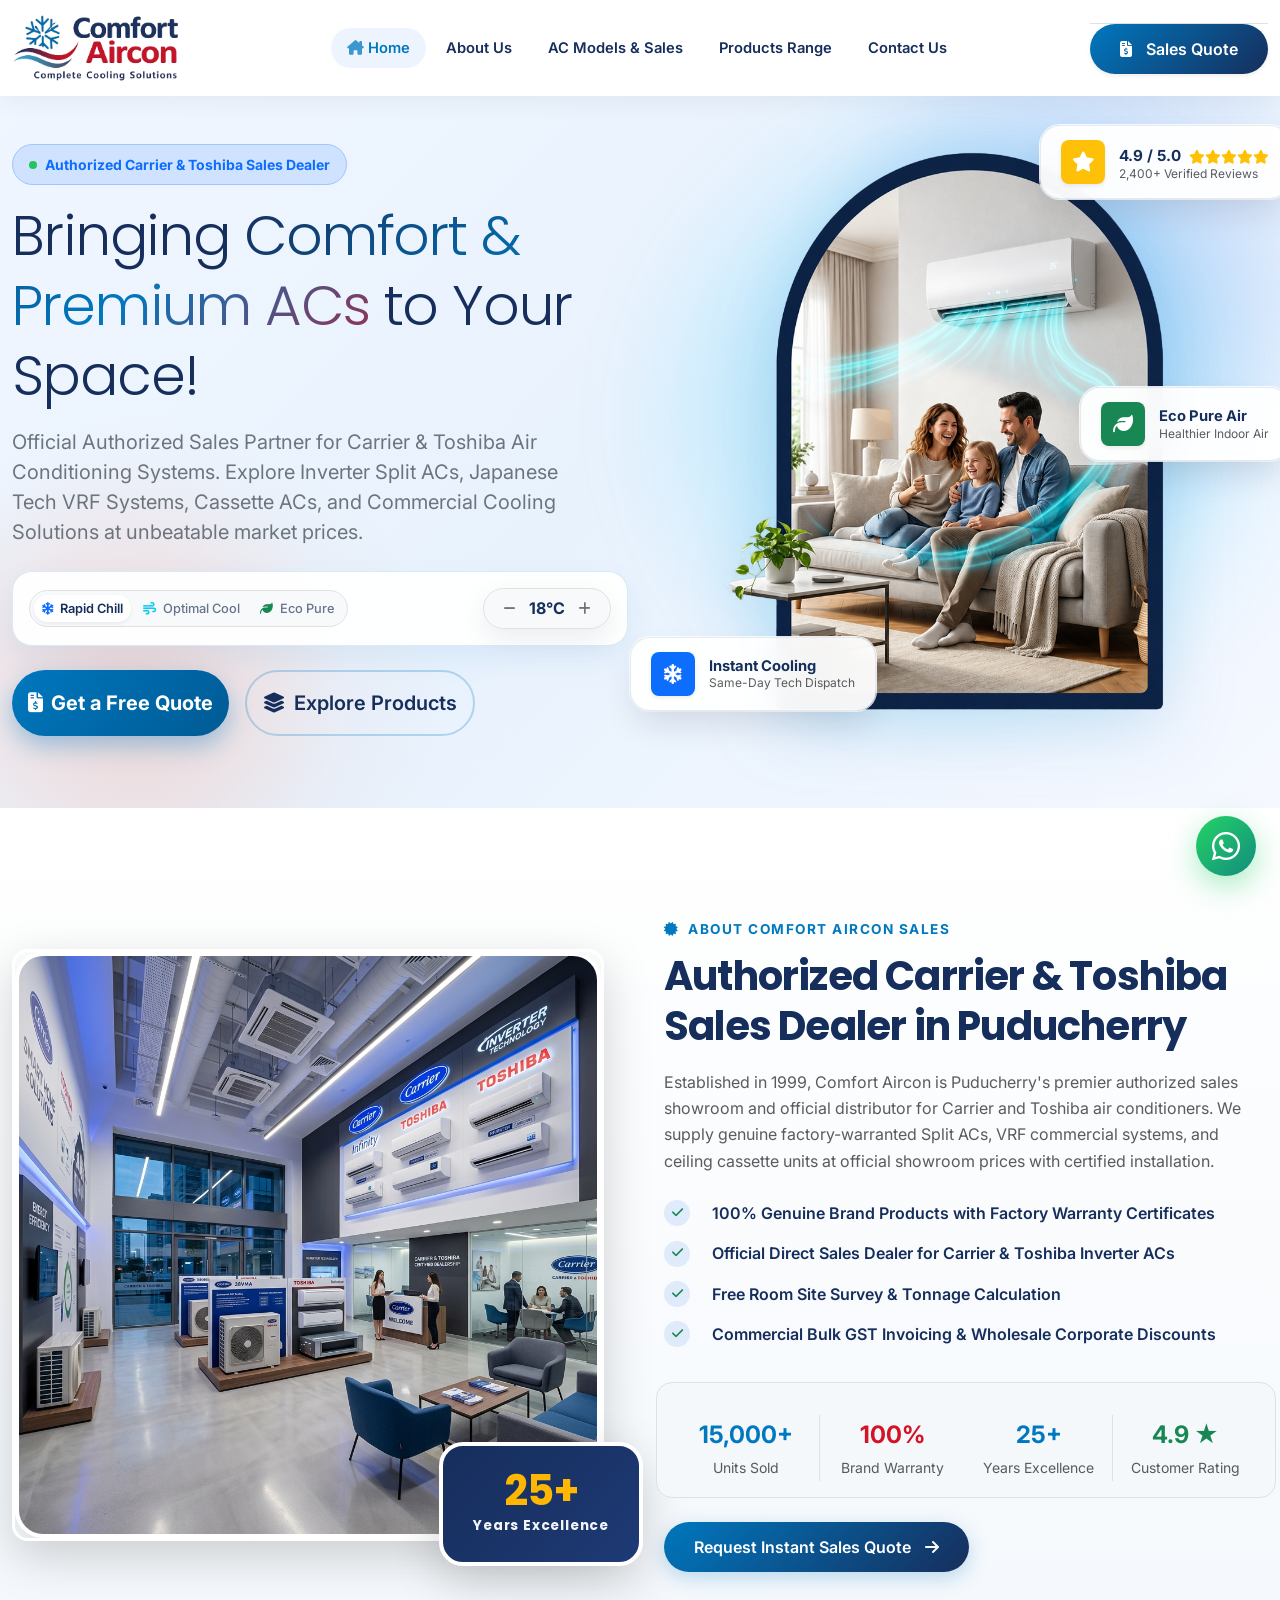
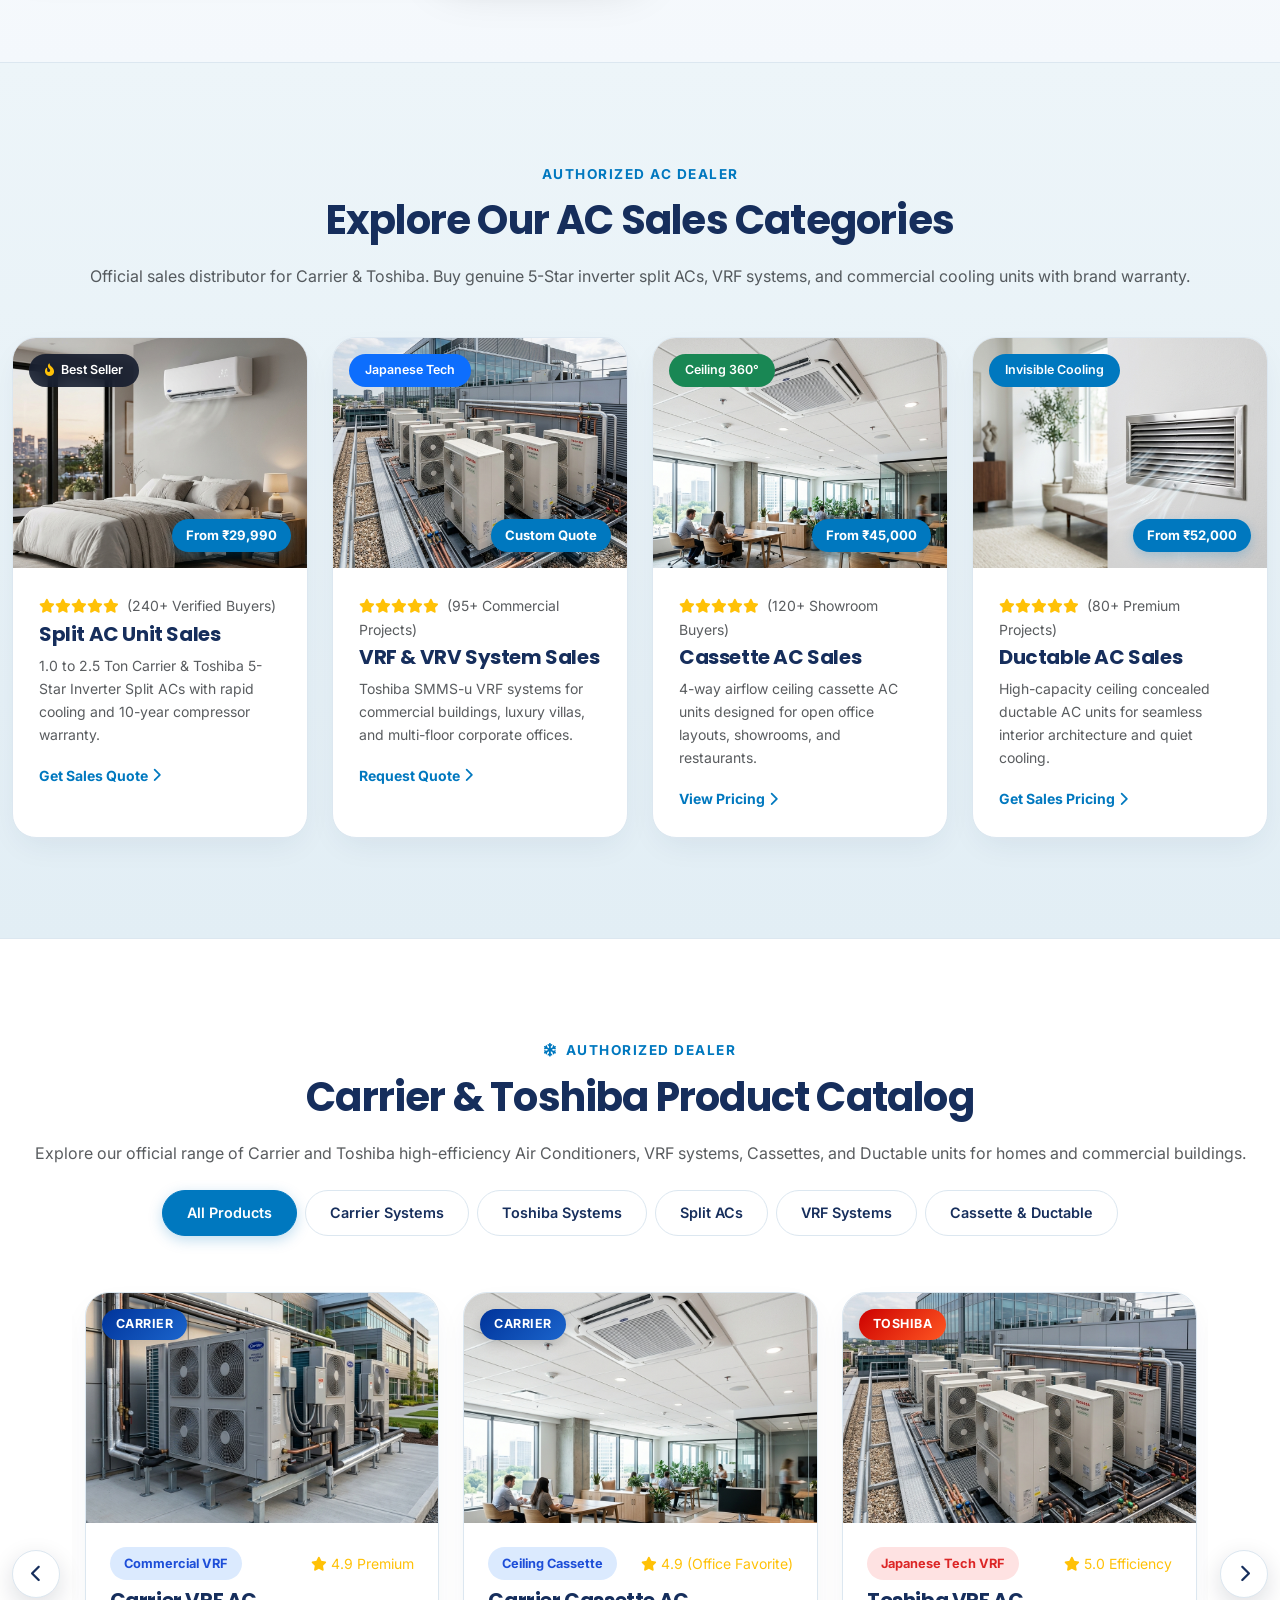
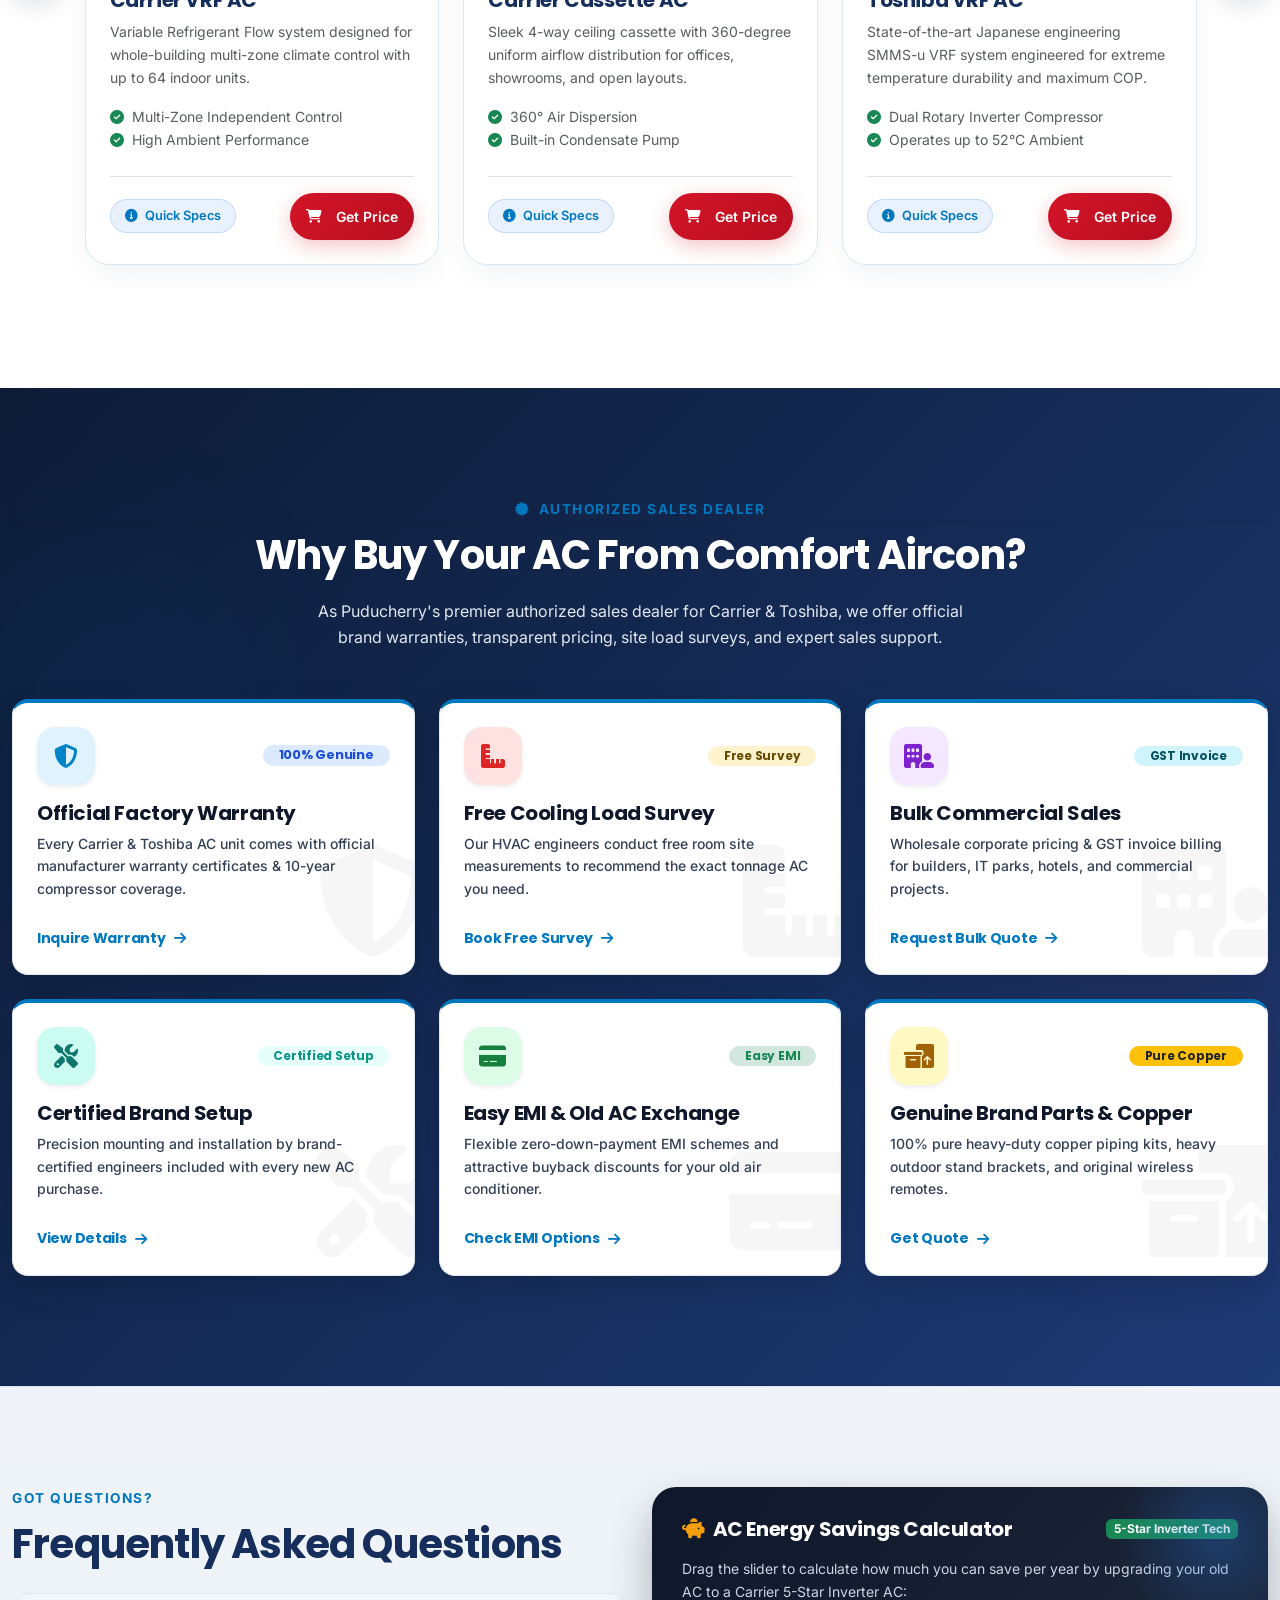
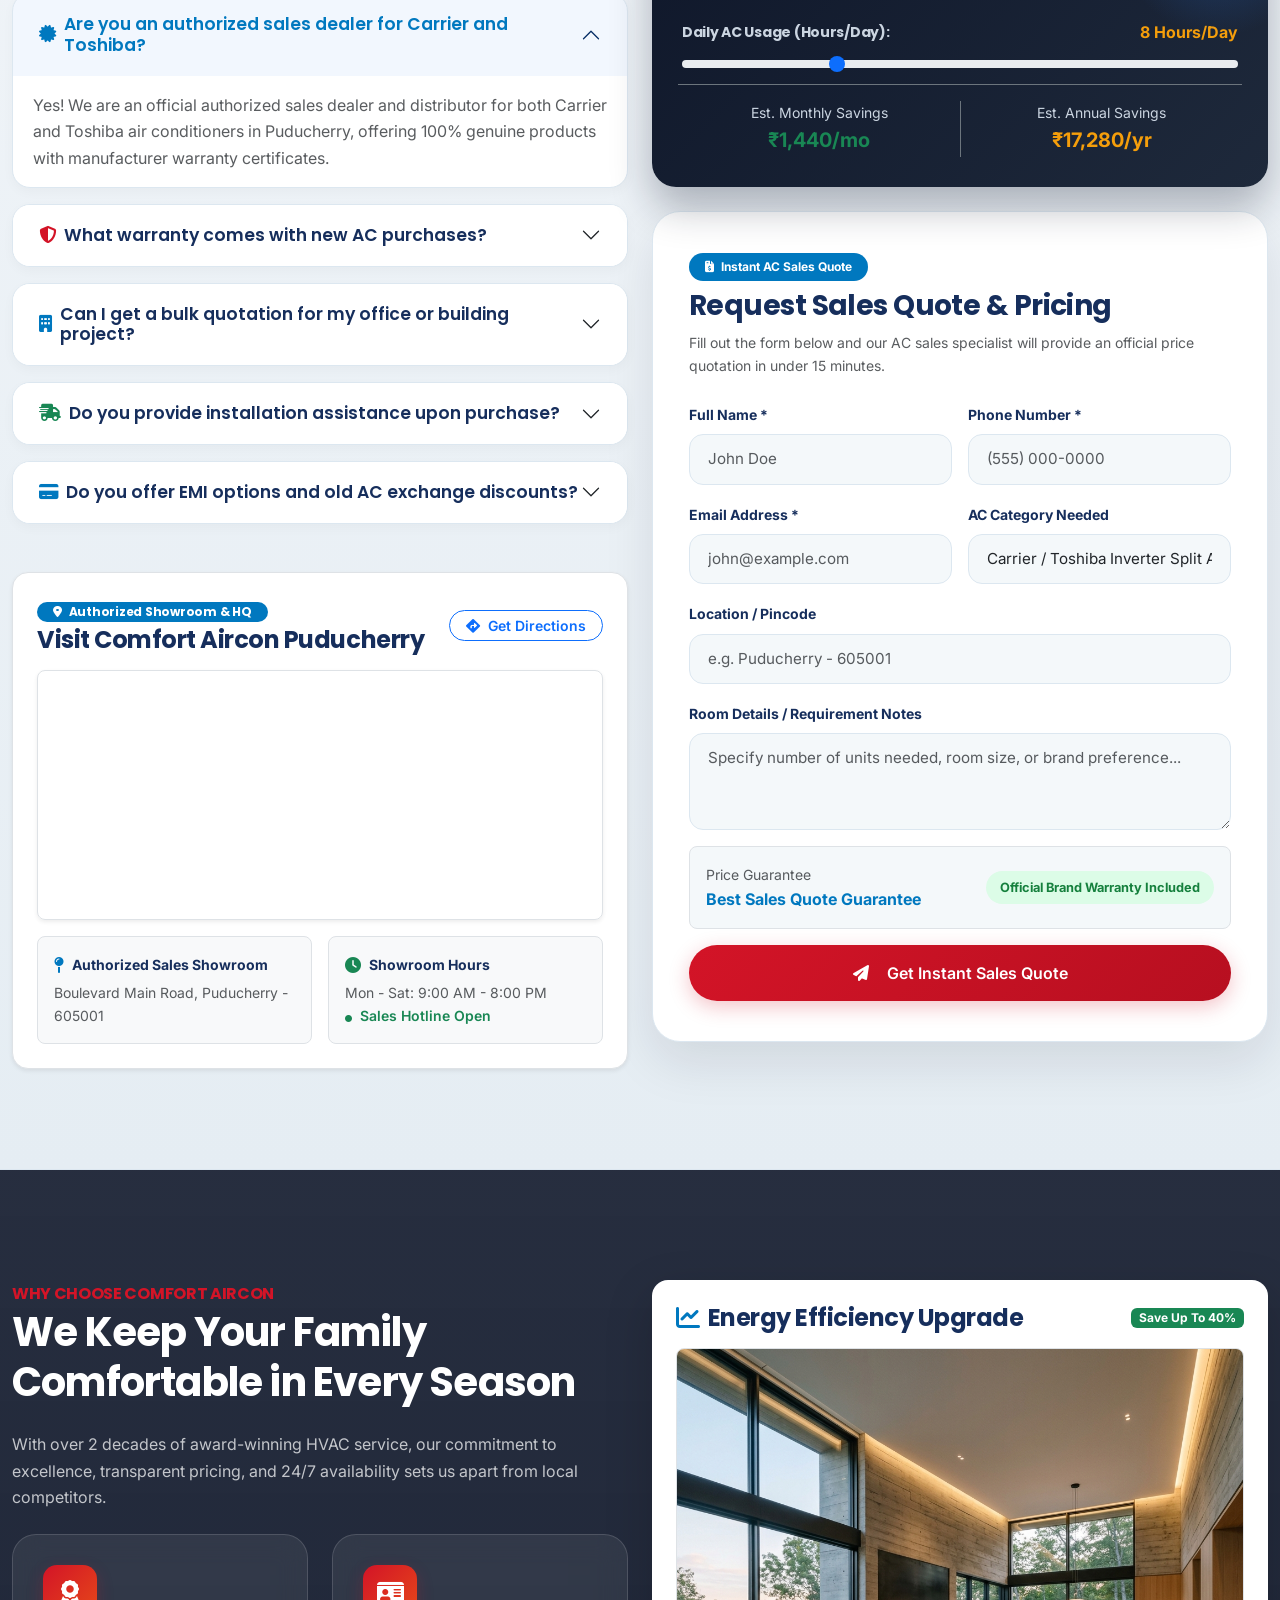
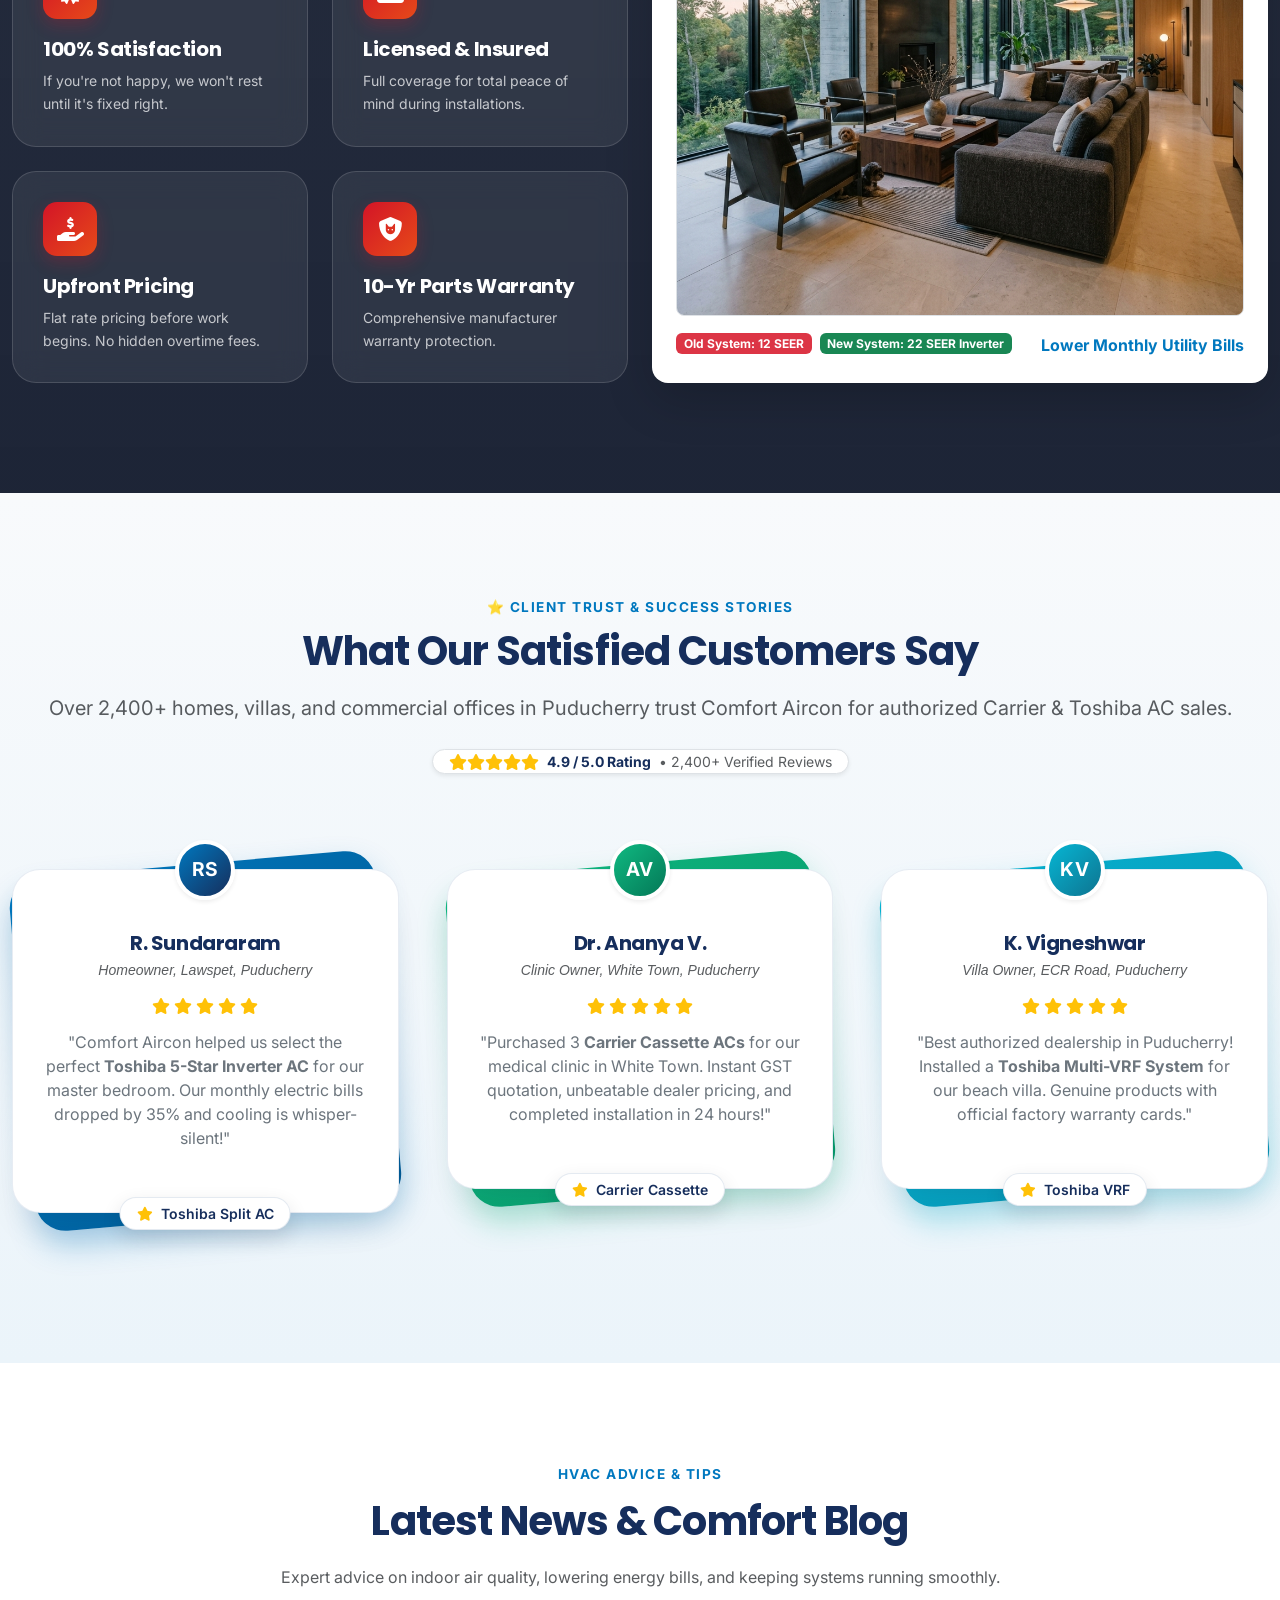
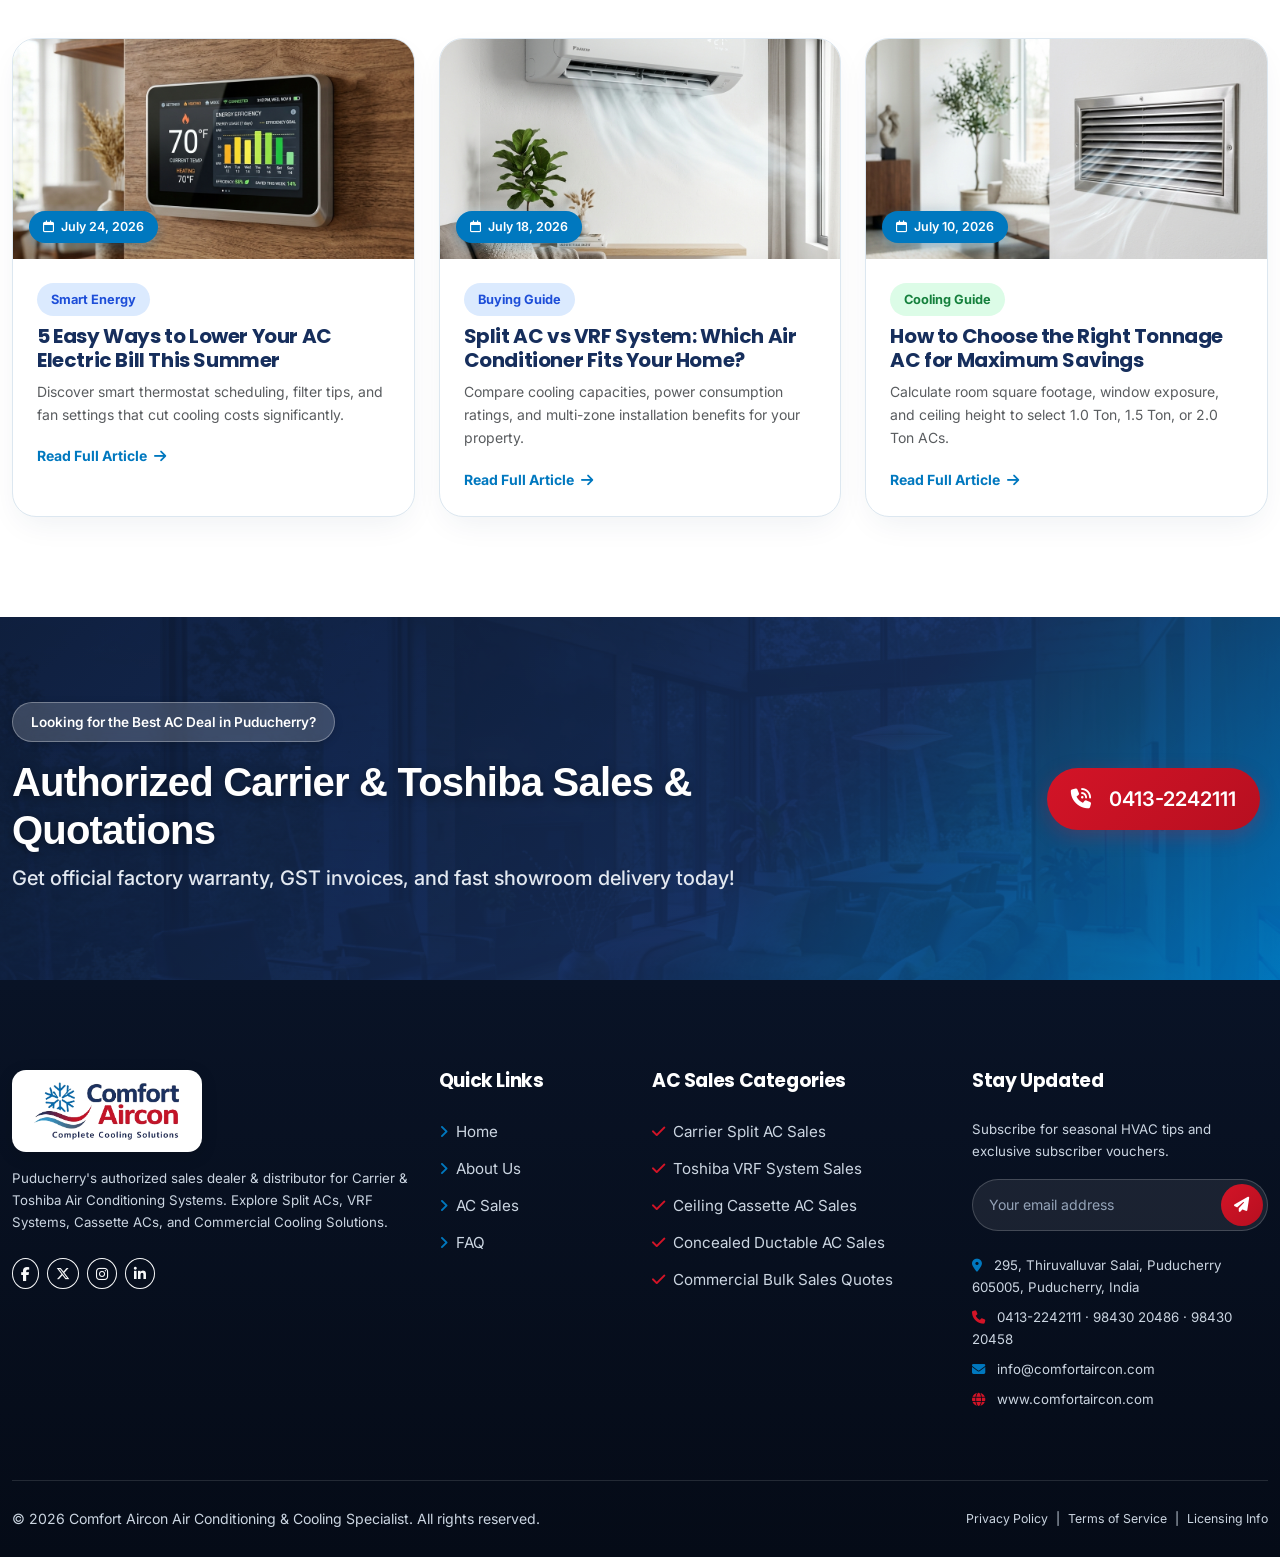
==== commit 19769ecd: "Banner update" ====
--- a/index.html
+++ b/index.html
@@ -4,9 +4,12 @@
 <head>
     <meta charset="UTF-8">
     <meta name="viewport" content="width=device-width, initial-scale=1.0">
-    <title>Comfort Aircon | Air Conditioning & Cooling Specialist 24/7</title>
+    <title>Comfort Aircon | Authorized Carrier & Toshiba Air Conditioner Sales Dealer</title>
     <meta name="description"
-        content="Professional Air Conditioning repair, Split & VRF AC installation, duct sanitation, and cooling solutions. Available 24/7 with certified technicians and upfront pricing.">
+        content="Official Authorized Sales Dealer for Carrier & Toshiba Air Conditioning Systems in Puducherry. Explore Inverter Split ACs, VRF Systems, Cassette ACs, and Commercial Cooling Solutions at best prices with factory warranty.">
+
+    <!-- Favicon -->
+    <link rel="icon" type="image/jpeg" href="images/logo.png">
 
     <!-- Google Fonts -->
     <link rel="preconnect" href="https://fonts.googleapis.com">
@@ -32,15 +35,8 @@
     <!-- 2. NAVIGATION BAR -->
     <nav class="navbar navbar-expand-xl navbar-hvac sticky-top" id="mainNav">
         <div class="container-xxl">
-            <a class="navbar-brand d-flex align-items-center gap-2 me-0 me-xl-4" href="#home">
-                <div class="brand-logo-icon shadow-sm">
-                    <i class="fa-solid fa-snowflake"></i>
-                </div>
-                <div class="brand-text-block">
-                    <span class="fw-bold fs-4 text-dark-navy d-block brand-main-title">Comfort<span
-                            class="text-primary-blue">Aircon</span></span>
-                    <span class="brand-subtext text-muted text-uppercase fw-bold">Air Conditioning & Cooling Specialist</span>
-                </div>
+            <a class="navbar-brand d-flex align-items-center me-0 me-xl-4 py-0" href="#home">
+                <img src="images/logo.png" alt="Comfort Aircon - Complete Cooling Solutions" class="navbar-logo-img">
             </a>
 
             <button class="navbar-toggler border-0 shadow-none p-2" type="button" data-bs-toggle="collapse"
@@ -55,8 +51,8 @@
                                 class="fa-solid fa-house-chimney fs-7 me-1 text-primary-blue opacity-75"></i>Home</a>
                     </li>
                     <li class="nav-item"><a class="nav-link" href="#about">About Us</a></li>
-                    <li class="nav-item"><a class="nav-link" href="#services">Services</a></li>
-                    <li class="nav-item"><a class="nav-link" href="#products">Products</a></li>
+                    <li class="nav-item"><a class="nav-link" href="#services">AC Models & Sales</a></li>
+                    <li class="nav-item"><a class="nav-link" href="#products">Products Range</a></li>
                     <li class="nav-item"><a class="nav-link" href="#contact">Contact Us</a></li>
                 </ul>
 
@@ -64,14 +60,14 @@
                     <a href="tel:04132242111" class="nav-phone-pill d-none d-xxl-flex text-decoration-none">
                         <div class="phone-pill-icon"><i class="fa-solid fa-phone-volume"></i></div>
                         <div>
-                            <small class="d-block text-muted lh-1" style="font-size:0.7rem;">24/7 Support</small>
+                            <small class="d-block text-muted lh-1" style="font-size:0.7rem;">Sales Hotline</small>
                             <strong class="text-dark-navy fs-7">0413-2242111</strong>
                         </div>
                     </a>
 
 
                     <a href="#estimate" class="btn btn-custom-primary shadow-sm">
-                        <i class="fa-solid fa-calculator me-1"></i> Quick Estimate
+                        <i class="fa-solid fa-file-invoice-dollar me-1"></i> Sales Quote
                     </a>
                 </div>
             </div>
@@ -79,8 +75,8 @@
     </nav>
 
     <!-- 3. HERO / BANNER SECTION -->
-    <section class="hero-section" id="home">
-        <!-- Live Ambient Animated Waves & Orbs -->
+    <section class="hero-section py-5 py-lg-6 position-relative overflow-hidden" id="home">
+        <!-- Live Ambient Animated Waves & Background Glows -->
         <div class="hero-animated-bg">
             <div class="air-wave air-wave-1"></div>
             <div class="air-wave air-wave-2"></div>
@@ -88,309 +84,307 @@
 
         <div class="container-xxl position-relative z-2">
             <div class="row align-items-center gy-5">
+
+                <!-- Left Column: Content & Interactive Controls -->
                 <div class="col-lg-6 hero-content">
-                    <div class="live-badge shadow-sm">
-                        <span class="pulse-dot"></span> 24/7 Emergency Dispatch Active
-                    </div>
-                    <h1 class="hero-title font-heading">
-                        Bringing <span class="animated-gradient-text">Comfort</span> to Your Home 24/7!
+                    <!-- Status Badge -->
+                    <div
+                        class="d-inline-flex align-items-center gap-2 px-3 py-2 rounded-pill bg-primary-subtle text-primary fw-bold small mb-3 border border-primary-subtle shadow-xs">
+                        <span class="pulse-dot"></span> Authorized Carrier & Toshiba Sales Dealer
+                    </div>
+
+                    <!-- Main Heading -->
+                    <h1 class="hero-title display-4 fw-extrabold text-navy lh-sm mb-3">
+                        Bringing <span class="animated-gradient-text">Comfort & Premium ACs</span> to Your Space!
                     </h1>
-                    <p class="hero-subtitle">
-                        High-efficiency AC installation, precision cooling repair, smart duct sanitation, and inverter climate control solutions. Trusted by over 15,000+ satisfied homeowners.
+
+                    <!-- Subtitle -->
+                    <p class="hero-subtitle fs-5 text-secondary mb-4 col-xl-11 lh-base">
+                        Official Authorized Sales Partner for Carrier & Toshiba Air Conditioning Systems. Explore
+                        Inverter Split ACs, Japanese Tech VRF Systems, Cassette ACs, and Commercial Cooling Solutions at
+                        unbeatable market prices.
                     </p>
 
-                    <!-- Interactive Quick Climate Mode Selector -->
-                    <div class="hero-mode-bar d-flex align-items-center gap-2 mb-4 p-1-5 bg-white rounded-pill shadow-sm border" style="max-width: fit-content;">
-                        <button class="hero-mode-pill active" data-mode="cool">
-                            <i class="fa-solid fa-snowflake text-primary-blue me-1-5"></i> Rapid Chill 18°C
-                        </button>
-                        <button class="hero-mode-pill" data-mode="optimal">
-                            <i class="fa-solid fa-wind text-info me-1-5"></i> Optimal Cool 21°C
-                        </button>
-                        <button class="hero-mode-pill" data-mode="eco">
-                            <i class="fa-solid fa-leaf text-success me-1-5"></i> Eco Pure Air
-                        </button>
-                    </div>
-
-                    <div class="d-flex flex-wrap gap-3">
-                        <a href="#estimate" class="btn btn-custom-accent shadow-sm">
-                            <i class="fa-solid fa-file-invoice-dollar me-1"></i> Get a Free Quote
+                    <!-- Interactive Quick Climate Simulator Bar -->
+                    <div class="hero-climate-box card border-0 p-3 mb-4 max-w-md">
+                        <div class="d-flex flex-wrap align-items-center justify-content-between gap-2">
+                            <!-- Mode Selector Pill -->
+                            <div class="hero-mode-bar d-flex align-items-center gap-1 p-1 bg-light rounded-pill border">
+                                <button class="hero-mode-pill btn btn-sm rounded-pill active" data-mode="cool">
+                                    <i class="fa-solid fa-snowflake text-primary me-1"></i> Rapid Chill
+                                </button>
+                                <button class="hero-mode-pill btn btn-sm rounded-pill" data-mode="optimal">
+                                    <i class="fa-solid fa-wind text-info me-1"></i> Optimal Cool
+                                </button>
+                                <button class="hero-mode-pill btn btn-sm rounded-pill" data-mode="eco">
+                                    <i class="fa-solid fa-leaf text-success me-1"></i> Eco Pure
+                                </button>
+                            </div>
+
+                            <!-- Temperature Controller -->
+                            <div
+                                class="climate-simulator-bar d-flex align-items-center bg-light rounded-pill px-2.5 py-1 border shadow-xs">
+                                <button class="btn btn-sm btn-icon text-secondary p-1" id="tempMinusBtn"
+                                    title="Lower Target Temp">
+                                    <i class="fa-solid fa-minus fs-7"></i>
+                                </button>
+                                <span class="temp-val-display px-2 fw-bold text-navy fs-6" id="liveTempDisplay">18°C</span>
+                                <button class="btn btn-sm btn-icon text-secondary p-1" id="tempPlusBtn"
+                                    title="Increase Target Temp">
+                                    <i class="fa-solid fa-plus fs-7"></i>
+                                </button>
+                            </div>
+                        </div>
+                    </div>
+
+                    <!-- Primary Action Buttons -->
+                    <div class="d-flex flex-wrap gap-3 mb-4">
+                        <a href="#estimate"
+                            class="btn btn-primary btn-lg px-4.5 py-3 rounded-pill shadow-md fw-bold d-inline-flex align-items-center gap-2 hero-cta-btn">
+                            <i class="fa-solid fa-file-invoice-dollar fs-5"></i> Get a Free Quote
                         </a>
-                        <a href="#services" class="btn btn-custom-outline">
-                            <i class="fa-solid fa-screwdriver-wrench me-1"></i> Explore Services
+                        <a href="#services"
+                            class="btn btn-outline-secondary btn-lg px-4.5 py-3 rounded-pill fw-semibold d-inline-flex align-items-center gap-2 hero-secondary-btn">
+                            <i class="fa-solid fa-layer-group fs-5"></i> Explore Products
                         </a>
                     </div>
-                    <div class="mt-4 pt-3 d-flex flex-wrap align-items-center gap-4 border-top border-2 text-muted">
-                        <div class="d-flex align-items-center gap-2">
-                            <i class="fa-solid fa-shield-halved text-primary-blue fs-3 flex-shrink-0"></i>
-                            <div>
-                                <strong class="d-block text-dark-navy lh-1 mb-1" style="font-size:0.92rem;">10-Year Warranty</strong>
-                                <span class="d-block text-muted lh-1" style="font-size:0.78rem;">Full Parts & Labor Guarantee</span>
-                            </div>
-                        </div>
-                        <div class="d-flex align-items-center gap-2">
-                            <i class="fa-solid fa-award text-accent-gold fs-3 flex-shrink-0"></i>
-                            <div>
-                                <strong class="d-block text-dark-navy lh-1 mb-1" style="font-size:0.92rem;">Licensed & Insured</strong>
-                                <span class="d-block text-muted lh-1" style="font-size:0.78rem;">Master Certified Techs</span>
-                            </div>
-                        </div>
-                    </div>
-                </div>
-                <div class="col-lg-6 hero-img-container position-relative">
-                    <!-- Glowing Image Ring Backdrop -->
-                    <div class="hero-img-glow"></div>
-                    
-                    <img src="images/hero.png" alt="Comfort Air HVAC split unit and comfortable family home"
-                        class="hero-main-img img-fluid">
-                    
-                    <!-- Floating Widget 1: Live Climate Status Badge -->
-                    <div class="hero-floating-card floating-card-top shadow-lg">
-                        <div class="hero-icon-box bg-gradient-blue text-white">
-                            <i class="fa-solid fa-snowflake fa-spin-pulse" id="heroWidgetIcon"></i>
-                        </div>
-                        <div>
-                            <span class="badge-soft-blue d-block mb-1" style="font-size: 0.7rem; padding: 2px 8px;" id="heroWidgetBadge">Live AC Control</span>
-                            <strong class="d-block text-dark-navy" style="font-size: 0.92rem;" id="heroWidgetText">21°C • Optimal Cool</strong>
-                        </div>
-                    </div>
-
-                    <!-- Floating Widget 2: Instant Cooling -->
+
+
+                </div>
+
+                <!-- Right Column: Hero Visual & Interactive Floating Cards -->
+                <div class="col-lg-6 hero-img-container position-relative text-center">
+                    <!-- Soft Radial Glow Orb behind arch banner -->
+                    <div class="hero-img-glow position-absolute top-50 start-50 translate-middle w-100 h-100 rounded-circle"></div>
+
+                    <img src="images/1.png" alt="Authorized Toshiba & Carrier Air Conditioner Sales Showcase"
+                        class="hero-main-img img-fluid position-relative z-2">
+
+                    <!-- Floating Card 1: Top Right (4.9 Rating with Stars) -->
+                    <div class="hero-floating-card floating-card-2">
+                        <div class="hero-icon-box p-2 rounded-3 bg-warning text-dark shadow-sm">
+                            <i class="fa-solid fa-star fs-5 text-white"></i>
+                        </div>
+                        <div class="text-start">
+                            <div class="d-flex align-items-center gap-1 mb-0.5">
+                                <strong class="text-navy lh-1 fw-bold" style="font-size: 0.95rem;">4.9 / 5.0</strong>
+                                <span class="text-warning small ms-1"><i class="fa-solid fa-star"></i><i class="fa-solid fa-star"></i><i class="fa-solid fa-star"></i><i class="fa-solid fa-star"></i><i class="fa-solid fa-star"></i></span>
+                            </div>
+                            <small class="text-muted d-block lh-1" style="font-size: 0.75rem;">2,400+ Verified Reviews</small>
+                        </div>
+                    </div>
+
+                    <!-- Floating Card 2: Middle Right (Eco Pure Air) -->
+                    <div class="hero-floating-card floating-card-top" style="top: 45%; right: -10px; left: auto;">
+                        <div class="hero-icon-box p-2 rounded-3 bg-success text-white shadow-sm">
+                            <i class="fa-solid fa-leaf fs-5"></i>
+                        </div>
+                        <div class="text-start">
+                            <strong class="d-block text-navy lh-1 mb-1 fw-bold" style="font-size: 0.92rem;">Eco Pure Air</strong>
+                            <small class="text-muted d-block lh-1" style="font-size: 0.75rem;">Healthier Indoor Air</small>
+                        </div>
+                    </div>
+
+                    <!-- Floating Card 3: Bottom Left (Instant Cooling) -->
                     <div class="hero-floating-card floating-card-1">
-                        <div class="hero-icon-box">
-                            <i class="fa-solid fa-temperature-arrow-down"></i>
-                        </div>
-                        <div>
-                            <strong class="d-block text-dark-navy">Instant Cooling</strong>
-                            <small class="text-muted">Same-Day Tech Dispatch</small>
-                        </div>
-                    </div>
-
-                    <!-- Floating Widget 3: Rating -->
-                    <div class="hero-floating-card floating-card-2">
-                        <div class="hero-icon-box bg-accent-orange">
-                            <i class="fa-solid fa-star"></i>
-                        </div>
-                        <div>
-                            <strong class="d-block text-dark-navy">4.9 / 5.0 Rating</strong>
-                            <small class="text-muted">2,400+ Verified Reviews</small>
-                        </div>
-                    </div>
+                        <div class="hero-icon-box p-2 rounded-3 bg-primary text-white shadow-sm">
+                            <i class="fa-solid fa-snowflake fs-5"></i>
+                        </div>
+                        <div class="text-start">
+                            <strong class="d-block text-navy lh-1 mb-1 fw-bold" style="font-size: 0.92rem;">Instant Cooling</strong>
+                            <small class="text-muted d-block lh-1" style="font-size: 0.75rem;">Same-Day Tech Dispatch</small>
+                        </div>
+                    </div>
+
                 </div>
             </div>
         </div>
     </section>
 
-    <!-- 4. FEATURE HIGHLIGHTS BAR -->
-    <section class="features-bar-section">
-        <div class="container-xxl">
-            <div class="row g-4">
-                <div class="col-md-4">
-                    <div class="feature-badge-card">
-                        <div class="feature-icon-wrapper">
-                            <i class="fa-solid fa-user-shield"></i>
-                        </div>
-                        <div>
-                            <h5 class="fw-bold mb-1">EPA Certified Techs</h5>
-                            <p class="text-muted small mb-0">Background-checked, drug-tested master HVAC engineers.</p>
-                        </div>
-                    </div>
-                </div>
-                <div class="col-md-4">
-                    <div class="feature-badge-card">
-                        <div class="feature-icon-wrapper">
-                            <i class="fa-solid fa-headset"></i>
-                        </div>
-                        <div>
-                            <h5 class="fw-bold mb-1">24/7 Rapid Response</h5>
-                            <p class="text-muted small mb-0">Immediate dispatch unit for emergency middle-of-night
-                                breakdowns.</p>
-                        </div>
-                    </div>
-                </div>
-                <div class="col-md-4">
-                    <div class="feature-badge-card">
-                        <div class="feature-icon-wrapper" style="background: rgba(255,183,3,0.15); color: #D97706;">
-                            <i class="fa-solid fa-hand-holding-dollar"></i>
-                        </div>
-                        <div>
-                            <h5 class="fw-bold mb-1">Upfront Fixed Quotes</h5>
-                            <p class="text-muted small mb-0">Flat rate pricing with zero surprise overtime charges.</p>
-                        </div>
-                    </div>
-                </div>
-            </div>
-        </div>
-    </section>
-
-    <!-- 5. ABOUT / QUALITY SERVICES SECTION -->
+
+
+    <!-- 5. ABOUT / AUTHORIZED SALES DEALER SECTION -->
     <section class="about-section" id="about">
         <div class="container-xxl">
             <div class="row align-items-center gy-5">
+                <!-- Left Column: Official Sales Showroom Image & Experience Badge -->
                 <div class="col-lg-6">
-                    <div class="about-img-grid pe-lg-4">
-                        <img src="images/about.png" alt="HVAC certified technician working on system"
-                            class="about-img-main img-fluid">
-                        <div class="about-experience-badge">
+                    <div class="about-img-grid pe-lg-4 position-relative">
+                        <div class="position-relative overflow-hidden rounded-4 shadow-lg border border-3 border-white">
+                            <img src="images/carrier_toshiba_sales_showroom.png"
+                                alt="Carrier & Toshiba Authorized Sales Showroom Puducherry"
+                                class="about-img-main img-fluid w-100 object-fit-cover">
+                        </div>
+                        <div class="about-experience-badge shadow-lg">
                             <h3>25+</h3>
                             <span class="small font-heading fw-bold text-white uppercase">Years Excellence</span>
                         </div>
                     </div>
                 </div>
-                <div class="col-lg-6">
-                    <span class="section-tag">About Comfort Aircon</span>
-                    <h2 class="section-title">Quality Air Conditioning & Cooling Services You Can Trust</h2>
+
+                <!-- Right Column: Sales Dealer Description & Stats -->
+                <div class="col-lg-6 ps-lg-4">
+                    <span class="section-tag"><i class="fa-solid fa-certificate me-1 text-primary-blue"></i> About
+                        Comfort Aircon Sales</span>
+                    <h2 class="section-title mt-2">Authorized Carrier & Toshiba Sales Dealer in Puducherry</h2>
                     <p class="text-muted mb-4 fs-6">
-                        Established in 1999, Comfort Aircon has built an outstanding reputation as the premier HVAC
-                        specialist in the region. We combine advanced climate control technology with meticulous
-                        craftsmanship to keep your home's indoor climate perfectly comfortable in every season.
+                        Established in 1999, Comfort Aircon is Puducherry's premier authorized sales showroom and
+                        official distributor for Carrier and Toshiba air conditioners. We supply genuine
+                        factory-warranted Split ACs, VRF commercial systems, and ceiling cassette units at official
+                        showroom prices with certified installation.
                     </p>
                     <ul class="about-check-list">
-                        <li><i class="fa-solid fa-check"></i> 100% Satisfaction Money-Back Guarantee</li>
-                        <li><i class="fa-solid fa-check"></i> Factory Authorized Installers for Carrier, Trane & Lennox
-                        </li>
-                        <li><i class="fa-solid fa-check"></i> Free Energy Efficiency Audits & Cost-Saving
-                            Recommendations</li>
-                        <li><i class="fa-solid fa-check"></i> Same-Day Emergency Service & Live Dispatch Updates</li>
+                        <li><i class="fa-solid fa-check text-success me-2"></i> 100% Genuine Brand Products with Factory
+                            Warranty Certificates</li>
+                        <li><i class="fa-solid fa-check text-success me-2"></i> Official Direct Sales Dealer for Carrier
+                            & Toshiba Inverter ACs</li>
+                        <li><i class="fa-solid fa-check text-success me-2"></i> Free Room Site Survey & Tonnage
+                            Calculation</li>
+                        <li><i class="fa-solid fa-check text-success me-2"></i> Commercial Bulk GST Invoicing &
+                            Wholesale Corporate Discounts</li>
                     </ul>
 
-                    <div class="row g-3 my-4 p-3 rounded-4 bg-light-gray border">
+                    <div class="row g-3 my-4 p-3 rounded-4 bg-light-gray border reveal-on-scroll">
                         <div class="col-6 col-sm-3 text-center border-end">
-                            <strong class="d-block fs-4 text-primary-blue fw-bold">15,000+</strong>
-                            <small class="text-muted">Homes Cooled</small>
+                            <strong class="d-block fs-4 text-primary-blue fw-bold stat-number" data-count-target="15000"
+                                data-suffix="+">15,000+</strong>
+                            <small class="text-muted">Units Sold</small>
                         </div>
                         <div class="col-6 col-sm-3 text-center border-sm-end">
-                            <strong class="d-block fs-4 text-accent-orange fw-bold">99.8%</strong>
-                            <small class="text-muted">On-Time Arrival</small>
+                            <strong class="d-block fs-4 text-accent-orange fw-bold stat-number" data-count-target="100"
+                                data-suffix="%">100%</strong>
+                            <small class="text-muted">Brand Warranty</small>
                         </div>
                         <div class="col-6 col-sm-3 text-center border-end">
-                            <strong class="d-block fs-4 text-primary-blue fw-bold">24/7</strong>
-                            <small class="text-muted">Emergency Line</small>
+                            <strong class="d-block fs-4 text-primary-blue fw-bold">25+</strong>
+                            <small class="text-muted">Years Excellence</small>
                         </div>
                         <div class="col-6 col-sm-3 text-center">
-                            <strong class="d-block fs-4 text-success fw-bold">4.9 ★</strong>
-                            <small class="text-muted">Google Rating</small>
+                            <strong class="d-block fs-4 text-success fw-bold stat-number" data-count-target="4.9"
+                                data-decimals="1" data-suffix=" ★">4.9 ★</strong>
+                            <small class="text-muted">Customer Rating</small>
                         </div>
                     </div>
 
                     <a href="#estimate" class="btn btn-custom-primary">
-                        Schedule a Free Inspection <i class="fa-solid fa-arrow-right ms-1"></i>
+                        Request Instant Sales Quote <i class="fa-solid fa-arrow-right ms-1"></i>
                     </a>
                 </div>
             </div>
         </div>
     </section>
 
-    <!-- 6. CORE SERVICES GRID ("How Can We Help You?") -->
+    <!-- 6. FEATURED AIR CONDITIONER SALES CATEGORIES -->
     <section class="services-section" id="services">
         <div class="container-xxl">
             <div class="text-center max-w-700 mx-auto mb-5">
-                <span class="section-tag">Our Core Solutions</span>
-                <h2 class="section-title display-6 fw-bold">How Can We Help You Today?</h2>
-                <p class="text-muted fs-6">Explore our full suite of residential and commercial HVAC services tailored
-                    to your budget.</p>
+                <span class="section-tag">Authorized AC Dealer</span>
+                <h2 class="section-title display-6 fw-bold">Explore Our AC Sales Categories</h2>
+                <p class="text-muted fs-6">Official sales distributor for Carrier & Toshiba. Buy genuine 5-Star inverter
+                    split ACs, VRF systems, and commercial cooling units with brand warranty.</p>
             </div>
 
             <div class="row g-4">
-                <!-- Service 1 -->
+                <!-- Sales Category 1: Split AC Sales -->
                 <div class="col-lg-3 col-md-6">
                     <div class="service-card">
                         <div class="service-img-wrapper">
-                            <img src="images/ac.png" alt="Air conditioning repair">
-                            <span class="service-badge"><i class="fa-solid fa-bolt me-1 text-warning"></i> Best
-                                Seller</span>
-                            <span class="service-price-tag">From ₹999</span>
+                            <img src="images/carrier-split.png" alt="Carrier & Toshiba Split AC Sales">
+                            <span class="service-badge"><i class="fa-solid fa-fire-flame-curved me-1 text-warning"></i>
+                                Best Seller</span>
+                            <span class="service-price-tag">From ₹29,990</span>
                         </div>
                         <div class="service-card-body">
                             <div class="text-warning small mb-1">
                                 <i class="fa-solid fa-star"></i><i class="fa-solid fa-star"></i><i
                                     class="fa-solid fa-star"></i><i class="fa-solid fa-star"></i><i
                                     class="fa-solid fa-star"></i>
-                                <span class="text-muted ms-1">(180+ Reviews)</span>
-                            </div>
-                            <h4 class="fw-bold fs-5 mb-2">Air Conditioning Repair</h4>
-                            <p class="text-muted small mb-3">Fast diagnostic & repair of all AC brands, refrigerant
-                                refills, compressor swaps, and coil cleaning.</p>
+                                <span class="text-muted ms-1">(240+ Verified Buyers)</span>
+                            </div>
+                            <h4 class="fw-bold fs-5 mb-2">Split AC Unit Sales</h4>
+                            <p class="text-muted small mb-3">1.0 to 2.5 Ton Carrier & Toshiba 5-Star Inverter Split ACs
+                                with rapid cooling and 10-year compressor warranty.</p>
                             <a href="#estimate"
                                 class="text-primary-blue fw-bold small text-decoration-none d-inline-flex align-items-center">
-                                Book Repair <i class="fa-solid fa-chevron-right ms-1 fs-8"></i>
+                                Get Sales Quote <i class="fa-solid fa-chevron-right ms-1 fs-8"></i>
                             </a>
                         </div>
                     </div>
                 </div>
 
-                <!-- Service 2 -->
+                <!-- Sales Category 2: VRF & VRV Cooling Systems -->
                 <div class="col-lg-3 col-md-6">
                     <div class="service-card">
                         <div class="service-img-wrapper">
-                            <img src="images/ac.png" alt="Seasonal AC Preventive Maintenance">
-                            <span class="service-badge bg-primary">Cooling Care</span>
-                            <span class="service-price-tag">From ₹1,499</span>
+                            <img src="images/toshiba-vrf.png" alt="Toshiba VRF Cooling System Sales">
+                            <span class="service-badge bg-primary">Japanese Tech</span>
+                            <span class="service-price-tag">Custom Quote</span>
                         </div>
                         <div class="service-card-body">
                             <div class="text-warning small mb-1">
                                 <i class="fa-solid fa-star"></i><i class="fa-solid fa-star"></i><i
                                     class="fa-solid fa-star"></i><i class="fa-solid fa-star"></i><i
                                     class="fa-solid fa-star"></i>
-                                <span class="text-muted ms-1">(145+ Reviews)</span>
-                            </div>
-                            <h4 class="fw-bold fs-5 mb-2">AC Maintenance & Gas Refill</h4>
-                            <p class="text-muted small mb-3">Refrigerant gas leak checks, pressure refills, coil chemical washing, and preventive seasonal tune-ups.</p>
+                                <span class="text-muted ms-1">(95+ Commercial Projects)</span>
+                            </div>
+                            <h4 class="fw-bold fs-5 mb-2">VRF & VRV System Sales</h4>
+                            <p class="text-muted small mb-3">Toshiba SMMS-u VRF systems for commercial buildings, luxury
+                                villas, and multi-floor corporate offices.</p>
                             <a href="#estimate"
                                 class="text-primary-blue fw-bold small text-decoration-none d-inline-flex align-items-center">
-                                Book Service <i class="fa-solid fa-chevron-right ms-1 fs-8"></i>
+                                Request Quote <i class="fa-solid fa-chevron-right ms-1 fs-8"></i>
                             </a>
                         </div>
                     </div>
                 </div>
 
-                <!-- Service 3 -->
+                <!-- Sales Category 3: Ceiling Cassette AC Sales -->
                 <div class="col-lg-3 col-md-6">
                     <div class="service-card">
                         <div class="service-img-wrapper">
-                            <img src="images/duct.png" alt="Duct Cleaning & Air Quality">
-                            <span class="service-badge bg-success">Air Quality</span>
-                            <span class="service-price-tag">From ₹1,999</span>
+                            <img src="images/carrier-cassette.png" alt="Carrier Cassette AC Sales">
+                            <span class="service-badge bg-success">Ceiling 360°</span>
+                            <span class="service-price-tag">From ₹45,000</span>
                         </div>
                         <div class="service-card-body">
                             <div class="text-warning small mb-1">
                                 <i class="fa-solid fa-star"></i><i class="fa-solid fa-star"></i><i
                                     class="fa-solid fa-star"></i><i class="fa-solid fa-star"></i><i
                                     class="fa-solid fa-star"></i>
-                                <span class="text-muted ms-1">(95+ Reviews)</span>
-                            </div>
-                            <h4 class="fw-bold fs-5 mb-2">Duct Sanitation & Repair</h4>
-                            <p class="text-muted small mb-3">Whole-home duct sanitizing, leak sealing, HEPA filtration,
-                                and airflow balancing for fresh air.</p>
+                                <span class="text-muted ms-1">(120+ Showroom Buyers)</span>
+                            </div>
+                            <h4 class="fw-bold fs-5 mb-2">Cassette AC Sales</h4>
+                            <p class="text-muted small mb-3">4-way airflow ceiling cassette AC units designed for open
+                                office layouts, showrooms, and restaurants.</p>
                             <a href="#estimate"
                                 class="text-primary-blue fw-bold small text-decoration-none d-inline-flex align-items-center">
-                                View Details <i class="fa-solid fa-chevron-right ms-1 fs-8"></i>
+                                View Pricing <i class="fa-solid fa-chevron-right ms-1 fs-8"></i>
                             </a>
                         </div>
                     </div>
                 </div>
 
-                <!-- Service 4 -->
+                <!-- Sales Category 4: Concealed Ductable AC Sales -->
                 <div class="col-lg-3 col-md-6">
                     <div class="service-card">
                         <div class="service-img-wrapper">
-                            <img src="images/thermostat.png" alt="Smart Thermostat Setup">
-                            <span class="service-badge bg-primary-blue">Smart Home</span>
-                            <span class="service-price-tag">From ₹1,299</span>
+                            <img src="images/duct.png" alt="Concealed Ductable AC Sales">
+                            <span class="service-badge bg-primary-blue">Invisible Cooling</span>
+                            <span class="service-price-tag">From ₹52,000</span>
                         </div>
                         <div class="service-card-body">
                             <div class="text-warning small mb-1">
                                 <i class="fa-solid fa-star"></i><i class="fa-solid fa-star"></i><i
                                     class="fa-solid fa-star"></i><i class="fa-solid fa-star"></i><i
                                     class="fa-solid fa-star"></i>
-                                <span class="text-muted ms-1">(120+ Reviews)</span>
-                            </div>
-                            <h4 class="fw-bold fs-5 mb-2">Smart Thermostat Setup</h4>
-                            <p class="text-muted small mb-3">Nest, Ecobee, & Honeywell Wi-Fi thermostat installation,
-                                scheduling, and phone app sync.</p>
+                                <span class="text-muted ms-1">(80+ Premium Projects)</span>
+                            </div>
+                            <h4 class="fw-bold fs-5 mb-2">Ductable AC Sales</h4>
+                            <p class="text-muted small mb-3">High-capacity ceiling concealed ductable AC units for
+                                seamless interior architecture and quiet cooling.</p>
                             <a href="#estimate"
                                 class="text-primary-blue fw-bold small text-decoration-none d-inline-flex align-items-center">
-                                Explore Smart Tech <i class="fa-solid fa-chevron-right ms-1 fs-8"></i>
+                                Get Sales Pricing <i class="fa-solid fa-chevron-right ms-1 fs-8"></i>
                             </a>
                         </div>
                     </div>
@@ -409,8 +403,8 @@
                     Conditioners, VRF systems, Cassettes, and Ductable units for homes and commercial buildings.</p>
             </div>
 
-            <!-- Filter Category Tabs -->
-            <div class="d-flex flex-wrap justify-content-center gap-2 mb-5">
+            <!-- Filter Category Tabs (Centered) -->
+            <div class="d-flex justify-content-center align-items-center text-center gap-2 mb-4 flex-wrap">
                 <button class="product-filter-btn active" data-filter="all">All Products</button>
                 <button class="product-filter-btn" data-filter="carrier">Carrier Systems</button>
                 <button class="product-filter-btn" data-filter="toshiba">Toshiba Systems</button>
@@ -419,281 +413,471 @@
                 <button class="product-filter-btn" data-filter="cassette">Cassette & Ductable</button>
             </div>
 
-            <div class="row g-4" id="productGrid">
-                <!-- Product 1: Carrier Split Room AC -->
-                <div class="col-lg-4 col-md-6 product-item" data-category="carrier split">
-                    <div class="product-card">
-                        <div class="product-img-box">
-                            <img src="images/carrier-split.png" alt="Carrier Split Room AC">
-                            <span class="brand-pill carrier">CARRIER</span>
-                        </div>
-                        <div class="p-4">
-                            <div class="d-flex flex-wrap justify-content-between align-items-center gap-2 mb-2">
-                                <span class="badge-soft-blue">Wall Mounted Split</span>
-                                <span class="text-warning small"><i class="fa-solid fa-star"></i> 5.0 (5-Star
-                                    Rated)</span>
-                            </div>
-                            <h4 class="fw-bold fs-5 text-dark-navy mb-2">Carrier Split Room AC</h4>
-                            <p class="text-muted small mb-3">High-efficiency inverter wall split AC with rapid cool
-                                mode, ultra-quiet operation, and PM 2.5 air filtration.</p>
-                            <ul class="list-unstyled small text-muted mb-4">
-                                <li><i class="fa-solid fa-circle-check text-success me-2"></i>Inverter Energy Saver</li>
-                                <li><i class="fa-solid fa-circle-check text-success me-2"></i>Wi-Fi Smart Control Ready
-                                </li>
-                            </ul>
-                            <div class="d-flex flex-wrap justify-content-between align-items-center gap-2 pt-3 border-top">
-                                <span class="fw-bold text-primary-blue fs-6">Official Warranty</span>
-                                <a href="#estimate" class="btn btn-sm btn-custom-accent rounded-pill px-3">
-                                    <i class="fa-solid fa-cart-shopping me-1"></i> Get Price
-                                </a>
-                            </div>
-                        </div>
-                    </div>
-                </div>
-
-                <!-- Product 2: Carrier VRF AC -->
-                <div class="col-lg-4 col-md-6 product-item" data-category="carrier vrf">
-                    <div class="product-card">
-                        <div class="product-img-box">
-                            <img src="images/carrier-vrf.png" alt="Carrier VRF AC">
-                            <span class="brand-pill carrier">CARRIER</span>
-                        </div>
-                        <div class="p-4">
-                            <div class="d-flex flex-wrap justify-content-between align-items-center gap-2 mb-2">
-                                <span class="badge-soft-blue">Commercial VRF</span>
-                                <span class="text-warning small"><i class="fa-solid fa-star"></i> 4.9 Premium</span>
-                            </div>
-                            <h4 class="fw-bold fs-5 text-dark-navy mb-2">Carrier VRF AC</h4>
-                            <p class="text-muted small mb-3">Variable Refrigerant Flow system designed for
-                                whole-building multi-zone climate control with up to 64 indoor units.</p>
-                            <ul class="list-unstyled small text-muted mb-4">
-                                <li><i class="fa-solid fa-circle-check text-success me-2"></i>Multi-Zone Independent
-                                    Control</li>
-                                <li><i class="fa-solid fa-circle-check text-success me-2"></i>High Ambient Performance
-                                </li>
-                            </ul>
-                            <div class="d-flex flex-wrap justify-content-between align-items-center gap-2 pt-3 border-top">
-                                <span class="fw-bold text-primary-blue fs-6">Commercial Grade</span>
-                                <a href="#estimate" class="btn btn-sm btn-custom-accent rounded-pill px-3">
-                                    <i class="fa-solid fa-cart-shopping me-1"></i> Get Price
-                                </a>
-                            </div>
-                        </div>
-                    </div>
-                </div>
-
-                <!-- Product 3: Carrier Cassette AC -->
-                <div class="col-lg-4 col-md-6 product-item" data-category="carrier cassette">
-                    <div class="product-card">
-                        <div class="product-img-box">
-                            <img src="images/carrier-cassette.png" alt="Carrier Cassette AC">
-                            <span class="brand-pill carrier">CARRIER</span>
-                        </div>
-                        <div class="p-4">
-                            <div class="d-flex flex-wrap justify-content-between align-items-center gap-2 mb-2">
-                                <span class="badge-soft-blue">Ceiling Cassette</span>
-                                <span class="text-warning small"><i class="fa-solid fa-star"></i> 4.9 (Office
-                                    Favorite)</span>
-                            </div>
-                            <h4 class="fw-bold fs-5 text-dark-navy mb-2">Carrier Cassette AC</h4>
-                            <p class="text-muted small mb-3">Sleek 4-way ceiling cassette with 360-degree uniform
-                                airflow distribution for offices, showrooms, and open layouts.</p>
-                            <ul class="list-unstyled small text-muted mb-4">
-                                <li><i class="fa-solid fa-circle-check text-success me-2"></i>360° Air Dispersion</li>
-                                <li><i class="fa-solid fa-circle-check text-success me-2"></i>Built-in Condensate Pump
-                                </li>
-                            </ul>
-                            <div class="d-flex flex-wrap justify-content-between align-items-center gap-2 pt-3 border-top">
-                                <span class="fw-bold text-primary-blue fs-6">Slim Profile</span>
-                                <a href="#estimate" class="btn btn-sm btn-custom-accent rounded-pill px-3">
-                                    <i class="fa-solid fa-cart-shopping me-1"></i> Get Price
-                                </a>
-                            </div>
-                        </div>
-                    </div>
-                </div>
-
-                <!-- Product 4: Toshiba VRF AC -->
-                <div class="col-lg-4 col-md-6 product-item" data-category="toshiba vrf">
-                    <div class="product-card">
-                        <div class="product-img-box">
-                            <img src="images/toshiba-vrf.png" alt="Toshiba VRF AC">
-                            <span class="brand-pill toshiba">TOSHIBA</span>
-                        </div>
-                        <div class="p-4">
-                            <div class="d-flex flex-wrap justify-content-between align-items-center gap-2 mb-2">
-                                <span class="badge-soft-danger">Japanese Tech VRF</span>
-                                <span class="text-warning small"><i class="fa-solid fa-star"></i> 5.0 Efficiency</span>
-                            </div>
-                            <h4 class="fw-bold fs-5 text-dark-navy mb-2">Toshiba VRF AC</h4>
-                            <p class="text-muted small mb-3">State-of-the-art Japanese engineering SMMS-u VRF system
-                                engineered for extreme temperature durability and maximum COP.</p>
-                            <ul class="list-unstyled small text-muted mb-4">
-                                <li><i class="fa-solid fa-circle-check text-success me-2"></i>Dual Rotary Inverter
-                                    Compressor</li>
-                                <li><i class="fa-solid fa-circle-check text-success me-2"></i>Operates up to 52°C
-                                    Ambient</li>
-                            </ul>
-                            <div class="d-flex flex-wrap justify-content-between align-items-center gap-2 pt-3 border-top">
-                                <span class="fw-bold text-primary-blue fs-6">Ultra Efficiency</span>
-                                <a href="#estimate" class="btn btn-sm btn-custom-accent rounded-pill px-3">
-                                    <i class="fa-solid fa-cart-shopping me-1"></i> Get Price
-                                </a>
-                            </div>
-                        </div>
-                    </div>
-                </div>
-
-                <!-- Product 5: Toshiba Cassette AC -->
-                <div class="col-lg-4 col-md-6 product-item" data-category="toshiba cassette">
-                    <div class="product-card">
-                        <div class="product-img-box">
-                            <img src="images/toshiba-cassette.png" alt="Toshiba Cassette AC">
-                            <span class="brand-pill toshiba">TOSHIBA</span>
-                        </div>
-                        <div class="p-4">
-                            <div class="d-flex flex-wrap justify-content-between align-items-center gap-2 mb-2">
-                                <span class="badge-soft-danger">Ceiling Cassette</span>
-                                <span class="text-warning small"><i class="fa-solid fa-star"></i> 4.9 Air Purify</span>
-                            </div>
-                            <h4 class="fw-bold fs-5 text-dark-navy mb-2">Toshiba Cassette AC</h4>
-                            <p class="text-muted small mb-3">Premium ceiling cassette with independent louvers, plasma
-                                ionizer air sanitation, and self-cleaning operation.</p>
-                            <ul class="list-unstyled small text-muted mb-4">
-                                <li><i class="fa-solid fa-circle-check text-success me-2"></i>Plasma Air Purifier Filter
-                                </li>
-                                <li><i class="fa-solid fa-circle-check text-success me-2"></i>Independent Louver Swing
-                                </li>
-                            </ul>
-                            <div class="d-flex flex-wrap justify-content-between align-items-center gap-2 pt-3 border-top">
-                                <span class="fw-bold text-primary-blue fs-6">Quiet Operation</span>
-                                <a href="#estimate" class="btn btn-sm btn-custom-accent rounded-pill px-3">
-                                    <i class="fa-solid fa-cart-shopping me-1"></i> Get Price
-                                </a>
-                            </div>
-                        </div>
-                    </div>
-                </div>
-
-                <!-- Product 6: Carrier Ductable AC -->
-                <div class="col-lg-4 col-md-6 product-item" data-category="carrier cassette">
-                    <div class="product-card">
-                        <div class="product-img-box">
-                            <img src="images/carrier-ductable.png" alt="Carrier Ductable AC">
-                            <span class="brand-pill carrier">CARRIER</span>
-                        </div>
-                        <div class="p-4">
-                            <div class="d-flex flex-wrap justify-content-between align-items-center gap-2 mb-2">
-                                <span class="badge-soft-blue">Concealed Ductable</span>
-                                <span class="text-warning small"><i class="fa-solid fa-star"></i> 4.9
-                                    Architectural</span>
-                            </div>
-                            <h4 class="fw-bold fs-5 text-dark-navy mb-2">CARRIER Ductable AC</h4>
-                            <p class="text-muted small mb-3">Concealed ceiling split unit providing seamless hidden
-                                cooling with custom linear diffusers for luxury residences.</p>
-                            <ul class="list-unstyled small text-muted mb-4">
-                                <li><i class="fa-solid fa-circle-check text-success me-2"></i>100% Invisible Ceiling
-                                    Mount</li>
-                                <li><i class="fa-solid fa-circle-check text-success me-2"></i>High Static Pressure Fan
-                                </li>
-                            </ul>
-                            <div class="d-flex flex-wrap justify-content-between align-items-center gap-2 pt-3 border-top">
-                                <span class="fw-bold text-primary-blue fs-6">Luxury Design</span>
-                                <a href="#estimate" class="btn btn-sm btn-custom-accent rounded-pill px-3">
-                                    <i class="fa-solid fa-cart-shopping me-1"></i> Get Price
-                                </a>
-                            </div>
-                        </div>
-                    </div>
-                </div>
-
-                <!-- Product 7: Toshiba Split AC -->
-                <div class="col-lg-4 col-md-6 product-item" data-category="toshiba split">
-                    <div class="product-card">
-                        <div class="product-img-box">
-                            <img src="images/toshiba-split.png" alt="Toshiba Split AC">
-                            <span class="brand-pill toshiba">TOSHIBA</span>
-                        </div>
-                        <div class="p-4">
-                            <div class="d-flex flex-wrap justify-content-between align-items-center gap-2 mb-2">
-                                <span class="badge-soft-danger">Hi-Wall Split</span>
-                                <span class="text-warning small"><i class="fa-solid fa-star"></i> 5.0 Inverter</span>
-                            </div>
-                            <h4 class="fw-bold fs-5 text-dark-navy mb-2">TOSHIBA Split AC</h4>
-                            <p class="text-muted small mb-3">Toshiba Daiseikai high-wall inverter AC featuring Magic
-                                Coil dirt-resistant heat exchanger fins and eco-mode power save.</p>
-                            <ul class="list-unstyled small text-muted mb-4">
-                                <li><i class="fa-solid fa-circle-check text-success me-2"></i>Magic Coil Self-Cleaning
-                                </li>
-                                <li><i class="fa-solid fa-circle-check text-success me-2"></i>Hi-Power Cooling Boost
-                                </li>
-                            </ul>
-                            <div class="d-flex flex-wrap justify-content-between align-items-center gap-2 pt-3 border-top">
-                                <span class="fw-bold text-primary-blue fs-6">10-Yr Compressor</span>
-                                <a href="#estimate" class="btn btn-sm btn-custom-accent rounded-pill px-3">
-                                    <i class="fa-solid fa-cart-shopping me-1"></i> Get Price
-                                </a>
-                            </div>
-                        </div>
-                    </div>
-                </div>
-            </div>
-        </div>
+            <!-- Product Slider Outer Wrapper with Floating Side Arrows -->
+            <div class="product-slider-outer-wrapper">
+                <!-- Left Side Arrow Button -->
+                <button class="slider-arrow-btn slider-arrow-left" id="productPrevBtn" aria-label="Previous Products">
+                    <i class="fa-solid fa-chevron-left"></i>
+                </button>
+                <!-- Right Side Arrow Button -->
+                <button class="slider-arrow-btn slider-arrow-right" id="productNextBtn" aria-label="Next Products">
+                    <i class="fa-solid fa-chevron-right"></i>
+                </button>
+
+                <!-- Product Slider Container (Displays 3 Cards in View on Desktop) -->
+                <div class="product-slider-wrapper position-relative py-2">
+                    <div class="row g-4 flex-nowrap product-slider-track" id="productGrid">
+                        <!-- Product 1: Carrier Split Room AC -->
+                        <div class="col-lg-4 col-md-6 product-item" data-category="carrier split">
+                            <div class="product-card">
+                                <div class="product-img-box">
+                                    <img src="images/carrier-split.png" alt="Carrier Split Room AC">
+                                    <span class="brand-pill carrier">CARRIER</span>
+                                </div>
+                                <div class="p-4">
+                                    <div class="d-flex flex-wrap justify-content-between align-items-center gap-2 mb-2">
+                                        <span class="badge-soft-blue">Wall Mounted Split</span>
+                                        <span class="text-warning small"><i class="fa-solid fa-star"></i> 5.0 (5-Star
+                                            Rated)</span>
+                                    </div>
+                                    <h4 class="fw-bold fs-5 text-dark-navy mb-2">Carrier Split Room AC</h4>
+                                    <p class="text-muted small mb-3">High-efficiency inverter wall split AC with rapid
+                                        cool
+                                        mode, ultra-quiet operation, and PM 2.5 air filtration.</p>
+                                    <ul class="list-unstyled small text-muted mb-4">
+                                        <li><i class="fa-solid fa-circle-check text-success me-2"></i>Inverter Energy
+                                            Saver</li>
+                                        <li><i class="fa-solid fa-circle-check text-success me-2"></i>Wi-Fi Smart
+                                            Control Ready
+                                        </li>
+                                    </ul>
+                                    <div
+                                        class="d-flex flex-wrap justify-content-between align-items-center gap-2 pt-3 border-top">
+                                        <button class="btn btn-sm btn-quick-spec" data-bs-toggle="modal"
+                                            data-bs-target="#productSpecModal" data-name="Carrier Split Room AC"
+                                            data-brand="Carrier System"
+                                            data-desc="High-efficiency inverter wall split AC with rapid cool mode, ultra-quiet operation, and PM 2.5 air filtration."
+                                            data-specs="1.5 Ton 5-Star Inverter • PM 2.5 Air Filter • 10-Year Compressor Warranty • Ultra Quiet 21dB"
+                                            data-img="images/carrier-split.png">
+                                            <i class="fa-solid fa-circle-info me-1"></i> Quick Specs
+                                        </button>
+                                        <a href="#estimate" class="btn btn-sm btn-custom-accent rounded-pill px-3">
+                                            <i class="fa-solid fa-cart-shopping me-1"></i> Get Price
+                                        </a>
+                                    </div>
+                                </div>
+                            </div>
+                        </div>
+
+                        <!-- Product 2: Carrier VRF AC -->
+                        <div class="col-lg-4 col-md-6 product-item" data-category="carrier vrf">
+                            <div class="product-card">
+                                <div class="product-img-box">
+                                    <img src="images/carrier-vrf.png" alt="Carrier VRF AC">
+                                    <span class="brand-pill carrier">CARRIER</span>
+                                </div>
+                                <div class="p-4">
+                                    <div class="d-flex flex-wrap justify-content-between align-items-center gap-2 mb-2">
+                                        <span class="badge-soft-blue">Commercial VRF</span>
+                                        <span class="text-warning small"><i class="fa-solid fa-star"></i> 4.9
+                                            Premium</span>
+                                    </div>
+                                    <h4 class="fw-bold fs-5 text-dark-navy mb-2">Carrier VRF AC</h4>
+                                    <p class="text-muted small mb-3">Variable Refrigerant Flow system designed for
+                                        whole-building multi-zone climate control with up to 64 indoor units.</p>
+                                    <ul class="list-unstyled small text-muted mb-4">
+                                        <li><i class="fa-solid fa-circle-check text-success me-2"></i>Multi-Zone
+                                            Independent
+                                            Control</li>
+                                        <li><i class="fa-solid fa-circle-check text-success me-2"></i>High Ambient
+                                            Performance
+                                        </li>
+                                    </ul>
+                                    <div
+                                        class="d-flex flex-wrap justify-content-between align-items-center gap-2 pt-3 border-top">
+                                        <button class="btn btn-sm btn-quick-spec" data-bs-toggle="modal"
+                                            data-bs-target="#productSpecModal" data-name="Carrier VRF AC"
+                                            data-brand="Carrier Commercial"
+                                            data-desc="Variable Refrigerant Flow system designed for whole-building multi-zone climate control with up to 64 indoor units."
+                                            data-specs="Up to 64 Indoor Units • Variable Speed DC Inverter • Centralized Smart Touch Controller • 52°C Ambient Cooling"
+                                            data-img="images/carrier-vrf.png">
+                                            <i class="fa-solid fa-circle-info me-1"></i> Quick Specs
+                                        </button>
+                                        <a href="#estimate" class="btn btn-sm btn-custom-accent rounded-pill px-3">
+                                            <i class="fa-solid fa-cart-shopping me-1"></i> Get Price
+                                        </a>
+                                    </div>
+                                </div>
+                            </div>
+                        </div>
+
+                        <!-- Product 3: Carrier Cassette AC -->
+                        <div class="col-lg-4 col-md-6 product-item" data-category="carrier cassette">
+                            <div class="product-card">
+                                <div class="product-img-box">
+                                    <img src="images/carrier-cassette.png" alt="Carrier Cassette AC">
+                                    <span class="brand-pill carrier">CARRIER</span>
+                                </div>
+                                <div class="p-4">
+                                    <div class="d-flex flex-wrap justify-content-between align-items-center gap-2 mb-2">
+                                        <span class="badge-soft-blue">Ceiling Cassette</span>
+                                        <span class="text-warning small"><i class="fa-solid fa-star"></i> 4.9 (Office
+                                            Favorite)</span>
+                                    </div>
+                                    <h4 class="fw-bold fs-5 text-dark-navy mb-2">Carrier Cassette AC</h4>
+                                    <p class="text-muted small mb-3">Sleek 4-way ceiling cassette with 360-degree
+                                        uniform
+                                        airflow distribution for offices, showrooms, and open layouts.</p>
+                                    <ul class="list-unstyled small text-muted mb-4">
+                                        <li><i class="fa-solid fa-circle-check text-success me-2"></i>360° Air
+                                            Dispersion</li>
+                                        <li><i class="fa-solid fa-circle-check text-success me-2"></i>Built-in
+                                            Condensate Pump
+                                        </li>
+                                    </ul>
+                                    <div
+                                        class="d-flex flex-wrap justify-content-between align-items-center gap-2 pt-3 border-top">
+                                        <button class="btn btn-sm btn-quick-spec" data-bs-toggle="modal"
+                                            data-bs-target="#productSpecModal" data-name="Carrier Cassette AC"
+                                            data-brand="Carrier Office Series"
+                                            data-desc="Sleek 4-way ceiling cassette with 360-degree uniform airflow distribution for offices, showrooms, and open layouts."
+                                            data-specs="360° Airflow Louvers • Built-in Lift Condensate Drain Pump • Slim Ceiling Depth • Wireless Remote"
+                                            data-img="images/carrier-cassette.png">
+                                            <i class="fa-solid fa-circle-info me-1"></i> Quick Specs
+                                        </button>
+                                        <a href="#estimate" class="btn btn-sm btn-custom-accent rounded-pill px-3">
+                                            <i class="fa-solid fa-cart-shopping me-1"></i> Get Price
+                                        </a>
+                                    </div>
+                                </div>
+                            </div>
+                        </div>
+
+                        <!-- Product 4: Toshiba VRF AC -->
+                        <div class="col-lg-4 col-md-6 product-item" data-category="toshiba vrf">
+                            <div class="product-card">
+                                <div class="product-img-box">
+                                    <img src="images/toshiba-vrf.png" alt="Toshiba VRF AC">
+                                    <span class="brand-pill toshiba">TOSHIBA</span>
+                                </div>
+                                <div class="p-4">
+                                    <div class="d-flex flex-wrap justify-content-between align-items-center gap-2 mb-2">
+                                        <span class="badge-soft-danger">Japanese Tech VRF</span>
+                                        <span class="text-warning small"><i class="fa-solid fa-star"></i> 5.0
+                                            Efficiency</span>
+                                    </div>
+                                    <h4 class="fw-bold fs-5 text-dark-navy mb-2">Toshiba VRF AC</h4>
+                                    <p class="text-muted small mb-3">State-of-the-art Japanese engineering SMMS-u VRF
+                                        system
+                                        engineered for extreme temperature durability and maximum COP.</p>
+                                    <ul class="list-unstyled small text-muted mb-4">
+                                        <li><i class="fa-solid fa-circle-check text-success me-2"></i>Dual Rotary
+                                            Inverter
+                                            Compressor</li>
+                                        <li><i class="fa-solid fa-circle-check text-success me-2"></i>Operates up to
+                                            52°C
+                                            Ambient</li>
+                                    </ul>
+                                    <div
+                                        class="d-flex flex-wrap justify-content-between align-items-center gap-2 pt-3 border-top">
+                                        <button class="btn btn-sm btn-quick-spec" data-bs-toggle="modal"
+                                            data-bs-target="#productSpecModal" data-name="Toshiba VRF AC"
+                                            data-brand="Toshiba Japan Tech"
+                                            data-desc="State-of-the-art Japanese engineering SMMS-u VRF system engineered for extreme temperature durability and maximum COP."
+                                            data-specs="SMMS-u Technology • Twin Rotary DC Inverter Compressor • Intelligent Oil Control • Extreme Heat Resilient"
+                                            data-img="images/toshiba-vrf.png">
+                                            <i class="fa-solid fa-circle-info me-1"></i> Quick Specs
+                                        </button>
+                                        <a href="#estimate" class="btn btn-sm btn-custom-accent rounded-pill px-3">
+                                            <i class="fa-solid fa-cart-shopping me-1"></i> Get Price
+                                        </a>
+                                    </div>
+                                </div>
+                            </div>
+                        </div>
+
+                        <!-- Product 5: Toshiba Cassette AC -->
+                        <div class="col-lg-4 col-md-6 product-item" data-category="toshiba cassette">
+                            <div class="product-card">
+                                <div class="product-img-box">
+                                    <img src="images/toshiba-cassette.png" alt="Toshiba Cassette AC">
+                                    <span class="brand-pill toshiba">TOSHIBA</span>
+                                </div>
+                                <div class="p-4">
+                                    <div class="d-flex flex-wrap justify-content-between align-items-center gap-2 mb-2">
+                                        <span class="badge-soft-danger">Ceiling Cassette</span>
+                                        <span class="text-warning small"><i class="fa-solid fa-star"></i> 4.9 Air
+                                            Purify</span>
+                                    </div>
+                                    <h4 class="fw-bold fs-5 text-dark-navy mb-2">Toshiba Cassette AC</h4>
+                                    <p class="text-muted small mb-3">Premium ceiling cassette with independent louvers,
+                                        plasma
+                                        ionizer air sanitation, and self-cleaning operation.</p>
+                                    <ul class="list-unstyled small text-muted mb-4">
+                                        <li><i class="fa-solid fa-circle-check text-success me-2"></i>Plasma Air
+                                            Purifier Filter
+                                        </li>
+                                        <li><i class="fa-solid fa-circle-check text-success me-2"></i>Independent Louver
+                                            Swing
+                                        </li>
+                                    </ul>
+                                    <div
+                                        class="d-flex flex-wrap justify-content-between align-items-center gap-2 pt-3 border-top">
+                                        <button class="btn btn-sm btn-quick-spec" data-bs-toggle="modal"
+                                            data-bs-target="#productSpecModal" data-name="Toshiba Cassette AC"
+                                            data-brand="Toshiba Commercial"
+                                            data-desc="Premium ceiling cassette with independent louvers, plasma ionizer air sanitation, and self-cleaning operation."
+                                            data-specs="Plasma Air Ionizer • Independent 4-Louver Directing • Self-Cleaning Coil • Ultra Low Noise Operation"
+                                            data-img="images/toshiba-cassette.png">
+                                            <i class="fa-solid fa-circle-info me-1"></i> Quick Specs
+                                        </button>
+                                        <a href="#estimate" class="btn btn-sm btn-custom-accent rounded-pill px-3">
+                                            <i class="fa-solid fa-cart-shopping me-1"></i> Get Price
+                                        </a>
+                                    </div>
+                                </div>
+                            </div>
+                        </div>
+
+                        <!-- Product 6: Carrier Ductable AC -->
+                        <div class="col-lg-4 col-md-6 product-item" data-category="carrier cassette">
+                            <div class="product-card">
+                                <div class="product-img-box">
+                                    <img src="images/carrier-ductable.png" alt="Carrier Ductable AC">
+                                    <span class="brand-pill carrier">CARRIER</span>
+                                </div>
+                                <div class="p-4">
+                                    <div class="d-flex flex-wrap justify-content-between align-items-center gap-2 mb-2">
+                                        <span class="badge-soft-blue">Concealed Ductable</span>
+                                        <span class="text-warning small"><i class="fa-solid fa-star"></i> 4.9
+                                            Architectural</span>
+                                    </div>
+                                    <h4 class="fw-bold fs-5 text-dark-navy mb-2">CARRIER Ductable AC</h4>
+                                    <p class="text-muted small mb-3">Concealed ceiling split unit providing seamless
+                                        hidden
+                                        cooling with custom linear diffusers for luxury residences.</p>
+                                    <ul class="list-unstyled small text-muted mb-4">
+                                        <li><i class="fa-solid fa-circle-check text-success me-2"></i>100% Invisible
+                                            Ceiling
+                                            Mount</li>
+                                        <li><i class="fa-solid fa-circle-check text-success me-2"></i>High Static
+                                            Pressure Fan
+                                        </li>
+                                    </ul>
+                                    <div
+                                        class="d-flex flex-wrap justify-content-between align-items-center gap-2 pt-3 border-top">
+                                        <button class="btn btn-sm btn-quick-spec" data-bs-toggle="modal"
+                                            data-bs-target="#productSpecModal" data-name="Carrier Ductable AC"
+                                            data-brand="Carrier Luxury"
+                                            data-desc="Concealed ceiling split unit providing seamless hidden cooling with custom linear diffusers for luxury residences."
+                                            data-specs="100% Concealed In-Ceiling • High Static Pressure Blower • Linear Grill Integration • Central Automation Ready"
+                                            data-img="images/carrier-ductable.png">
+                                            <i class="fa-solid fa-circle-info me-1"></i> Quick Specs
+                                        </button>
+                                        <a href="#estimate" class="btn btn-sm btn-custom-accent rounded-pill px-3">
+                                            <i class="fa-solid fa-cart-shopping me-1"></i> Get Price
+                                        </a>
+                                    </div>
+                                </div>
+                            </div>
+                        </div>
+
+                        <!-- Product 7: Toshiba Split AC -->
+                        <div class="col-lg-4 col-md-6 product-item" data-category="toshiba split">
+                            <div class="product-card">
+                                <div class="product-img-box">
+                                    <img src="images/toshiba-split.png" alt="Toshiba Split AC">
+                                    <span class="brand-pill toshiba">TOSHIBA</span>
+                                </div>
+                                <div class="p-4">
+                                    <div class="d-flex flex-wrap justify-content-between align-items-center gap-2 mb-2">
+                                        <span class="badge-soft-danger">Hi-Wall Split</span>
+                                        <span class="text-warning small"><i class="fa-solid fa-star"></i> 5.0
+                                            Inverter</span>
+                                    </div>
+                                    <h4 class="fw-bold fs-5 text-dark-navy mb-2">TOSHIBA Split AC</h4>
+                                    <p class="text-muted small mb-3">Toshiba Daiseikai high-wall inverter AC featuring
+                                        Magic
+                                        Coil dirt-resistant heat exchanger fins and eco-mode power save.</p>
+                                    <ul class="list-unstyled small text-muted mb-4">
+                                        <li><i class="fa-solid fa-circle-check text-success me-2"></i>Magic Coil
+                                            Self-Cleaning
+                                        </li>
+                                        <li><i class="fa-solid fa-circle-check text-success me-2"></i>Hi-Power Cooling
+                                            Boost
+                                        </li>
+                                    </ul>
+                                    <div
+                                        class="d-flex flex-wrap justify-content-between align-items-center gap-2 pt-3 border-top">
+                                        <button class="btn btn-sm btn-quick-spec" data-bs-toggle="modal"
+                                            data-bs-target="#productSpecModal" data-name="Toshiba Split AC"
+                                            data-brand="Toshiba Residential"
+                                            data-desc="Toshiba Daiseikai high-wall inverter AC featuring Magic Coil dirt-resistant heat exchanger fins and eco-mode power save."
+                                            data-specs="Magic Coil Self-Cleaning Heat Exchanger • Hi-Power Turbo Chill • 5-Star Energy Saver • 10-Yr Warranty"
+                                            data-img="images/toshiba-split.png">
+                                            <i class="fa-solid fa-circle-info me-1"></i> Quick Specs
+                                        </button>
+                                        <a href="#estimate" class="btn btn-sm btn-custom-accent rounded-pill px-3">
+                                            <i class="fa-solid fa-cart-shopping me-1"></i> Get Price
+                                        </a>
+                                    </div>
+                                </div>
+                            </div>
+                        </div>
+                    </div>
+                </div>
     </section>
 
     <!-- 7. ADDITIONAL SERVICES LIST -->
-    <section class="additional-services-section">
-        <div class="container-xxl">
-            <div class="text-center mb-5">
-                <span class="section-tag">Complete System Care</span>
-                <h2 class="section-title">Specialized HVAC Systems & Maintenance</h2>
+    <section class="additional-services-section position-relative overflow-hidden" id="specialized">
+        <div class="ambient-glow-orb orb-1"></div>
+        <div class="ambient-glow-orb orb-2"></div>
+
+        <div class="container-xxl position-relative z-2">
+            <div class="text-center mb-5 reveal-on-scroll">
+                <span class="section-tag shadow-sm"><i class="fa-solid fa-certificate me-1 text-primary-blue"></i>
+                    Authorized Sales Dealer</span>
+                <h2 class="section-title font-heading mt-2">Why Buy Your AC From Comfort Aircon?</h2>
+                <p class="section-subtitle text-muted mx-auto col-lg-7" style="max-width: 680px;">
+                    As Puducherry's premier authorized sales dealer for Carrier & Toshiba, we offer official brand
+                    warranties, transparent pricing, site load surveys, and expert sales support.
+                </p>
             </div>
 
             <div class="row g-4">
-                <div class="col-lg-4 col-md-6">
-                    <div class="additional-service-box">
-                        <div class="add-service-icon"><i class="fa-solid fa-snowflake"></i></div>
-                        <h4 class="fw-bold fs-5">Ductless Mini-Split Systems</h4>
-                        <p class="text-muted small mb-0">Multi-zone precision cooling for individual rooms without
-                            complex ductwork requirements.</p>
-                    </div>
-                </div>
-                <div class="col-lg-4 col-md-6">
-                    <div class="additional-service-box">
-                        <div class="add-service-icon"><i class="fa-solid fa-building"></i></div>
-                        <h4 class="fw-bold fs-5">VRF / VRV Commercial Cooling</h4>
-                        <p class="text-muted small mb-0">Variable Refrigerant Flow cooling systems for offices, IT parks, and commercial complexes.</p>
-                    </div>
-                </div>
-                <div class="col-lg-4 col-md-6">
-                    <div class="additional-service-box">
-                        <div class="add-service-icon"><i class="fa-solid fa-box"></i></div>
-                        <h4 class="fw-bold fs-5">Cassette AC Installation</h4>
-                        <p class="text-muted small mb-0">Ceiling-embedded 4-way airflow cassette AC systems for luxury homes and open showrooms.</p>
-                    </div>
-                </div>
-                <div class="col-lg-4 col-md-6">
-                    <div class="additional-service-box">
-                        <div class="add-service-icon"><i class="fa-solid fa-wind"></i></div>
-                        <h4 class="fw-bold fs-5">Whole-Home Ventilation</h4>
-                        <p class="text-muted small mb-0">Whole-house air exchangers (HRV/ERV) for continuous fresh
-                            outdoor air circulation.</p>
-                    </div>
-                </div>
-                <div class="col-lg-4 col-md-6">
-                    <div class="additional-service-box">
-                        <div class="add-service-icon"><i class="fa-solid fa-filter"></i></div>
-                        <h4 class="fw-bold fs-5">Air Filter Replacement</h4>
-                        <p class="text-muted small mb-0">HEPA filter upgrades and electrostatic air purification for
-                            allergen & dust elimination.</p>
-                    </div>
-                </div>
-                <div class="col-lg-4 col-md-6">
-                    <div class="additional-service-box">
-                        <div class="add-service-icon"><i class="fa-solid fa-gears"></i></div>
-                        <h4 class="fw-bold fs-5">VIP Maintenance Membership</h4>
-                        <p class="text-muted small mb-0">Preventative annual maintenance plan ensuring zero breakdowns
-                            during peak weather.</p>
+                <!-- Card 1: Official Factory Warranty -->
+                <div class="col-lg-4 col-md-6 reveal-on-scroll">
+                    <div
+                        class="additional-service-box h-100 p-4 rounded-4 shadow-sm border bg-white position-relative overflow-hidden">
+                        <div class="watermark-icon"><i class="fa-solid fa-shield-halved"></i></div>
+                        <div class="d-flex align-items-center justify-content-between mb-3">
+                            <div class="add-service-icon icon-blue shadow-sm">
+                                <i class="fa-solid fa-shield-halved"></i>
+                            </div>
+                            <span class="badge badge-soft-blue px-3 py-1 rounded-pill small font-heading">100%
+                                Genuine</span>
+                        </div>
+                        <h4 class="fw-bold fs-5 text-navy mb-2">Official Factory Warranty</h4>
+                        <p class="text-muted small mb-4">Every Carrier & Toshiba AC unit comes with official
+                            manufacturer warranty certificates & 10-year compressor coverage.</p>
+                        <a href="#estimate"
+                            class="service-box-link font-heading text-primary-blue fw-semibold small text-decoration-none">
+                            Inquire Warranty <i class="fa-solid fa-arrow-right ms-1"></i>
+                        </a>
+                    </div>
+                </div>
+
+                <!-- Card 2: Free Cooling Load Survey -->
+                <div class="col-lg-4 col-md-6 reveal-on-scroll">
+                    <div
+                        class="additional-service-box h-100 p-4 rounded-4 shadow-sm border bg-white position-relative overflow-hidden">
+                        <div class="watermark-icon"><i class="fa-solid fa-ruler-combined"></i></div>
+                        <div class="d-flex align-items-center justify-content-between mb-3">
+                            <div class="add-service-icon icon-orange shadow-sm">
+                                <i class="fa-solid fa-ruler-combined"></i>
+                            </div>
+                            <span
+                                class="badge bg-warning-subtle text-warning-emphasis px-3 py-1 rounded-pill small font-heading">Free
+                                Survey</span>
+                        </div>
+                        <h4 class="fw-bold fs-5 text-navy mb-2">Free Cooling Load Survey</h4>
+                        <p class="text-muted small mb-4">Our HVAC engineers conduct free room site measurements to
+                            recommend the exact tonnage AC you need.</p>
+                        <a href="#estimate"
+                            class="service-box-link font-heading text-primary-blue fw-semibold small text-decoration-none">
+                            Book Free Survey <i class="fa-solid fa-arrow-right ms-1"></i>
+                        </a>
+                    </div>
+                </div>
+
+                <!-- Card 3: Bulk Commercial Quotes -->
+                <div class="col-lg-4 col-md-6 reveal-on-scroll">
+                    <div
+                        class="additional-service-box h-100 p-4 rounded-4 shadow-sm border bg-white position-relative overflow-hidden">
+                        <div class="watermark-icon"><i class="fa-solid fa-building-user"></i></div>
+                        <div class="d-flex align-items-center justify-content-between mb-3">
+                            <div class="add-service-icon icon-purple shadow-sm">
+                                <i class="fa-solid fa-building-user"></i>
+                            </div>
+                            <span
+                                class="badge bg-info-subtle text-info-emphasis px-3 py-1 rounded-pill small font-heading">GST
+                                Invoice</span>
+                        </div>
+                        <h4 class="fw-bold fs-5 text-navy mb-2">Bulk Commercial Sales</h4>
+                        <p class="text-muted small mb-4">Wholesale corporate pricing & GST invoice billing for builders,
+                            IT parks, hotels, and commercial projects.</p>
+                        <a href="#estimate"
+                            class="service-box-link font-heading text-primary-blue fw-semibold small text-decoration-none">
+                            Request Bulk Quote <i class="fa-solid fa-arrow-right ms-1"></i>
+                        </a>
+                    </div>
+                </div>
+
+                <!-- Card 4: Factory Certified Installation -->
+                <div class="col-lg-4 col-md-6 reveal-on-scroll">
+                    <div
+                        class="additional-service-box h-100 p-4 rounded-4 shadow-sm border bg-white position-relative overflow-hidden">
+                        <div class="watermark-icon"><i class="fa-solid fa-screwdriver-wrench"></i></div>
+                        <div class="d-flex align-items-center justify-content-between mb-3">
+                            <div class="add-service-icon icon-teal shadow-sm">
+                                <i class="fa-solid fa-screwdriver-wrench"></i>
+                            </div>
+                            <span class="badge bg-teal-subtle text-teal px-3 py-1 rounded-pill small font-heading"
+                                style="background:#e6fffa; color:#0d9488;">Certified Setup</span>
+                        </div>
+                        <h4 class="fw-bold fs-5 text-navy mb-2">Certified Brand Setup</h4>
+                        <p class="text-muted small mb-4">Precision mounting and installation by brand-certified
+                            engineers included with every new AC purchase.</p>
+                        <a href="#estimate"
+                            class="service-box-link font-heading text-primary-blue fw-semibold small text-decoration-none">
+                            View Details <i class="fa-solid fa-arrow-right ms-1"></i>
+                        </a>
+                    </div>
+                </div>
+
+                <!-- Card 5: Zero Cost EMI & Exchange -->
+                <div class="col-lg-4 col-md-6 reveal-on-scroll">
+                    <div
+                        class="additional-service-box h-100 p-4 rounded-4 shadow-sm border bg-white position-relative overflow-hidden">
+                        <div class="watermark-icon"><i class="fa-solid fa-credit-card"></i></div>
+                        <div class="d-flex align-items-center justify-content-between mb-3">
+                            <div class="add-service-icon icon-green shadow-sm">
+                                <i class="fa-solid fa-credit-card"></i>
+                            </div>
+                            <span
+                                class="badge bg-success-subtle text-success px-3 py-1 rounded-pill small font-heading">Easy
+                                EMI</span>
+                        </div>
+                        <h4 class="fw-bold fs-5 text-navy mb-2">Easy EMI & Old AC Exchange</h4>
+                        <p class="text-muted small mb-4">Flexible zero-down-payment EMI schemes and attractive buyback
+                            discounts for your old air conditioner.</p>
+                        <a href="#estimate"
+                            class="service-box-link font-heading text-primary-blue fw-semibold small text-decoration-none">
+                            Check EMI Options <i class="fa-solid fa-arrow-right ms-1"></i>
+                        </a>
+                    </div>
+                </div>
+
+                <!-- Card 6: Genuine Accessories -->
+                <div class="col-lg-4 col-md-6 reveal-on-scroll">
+                    <div
+                        class="additional-service-box h-100 p-4 rounded-4 shadow-sm border bg-white position-relative overflow-hidden">
+                        <div class="watermark-icon"><i class="fa-solid fa-boxes-packing"></i></div>
+                        <div class="d-flex align-items-center justify-content-between mb-3">
+                            <div class="add-service-icon icon-gold shadow-sm">
+                                <i class="fa-solid fa-boxes-packing"></i>
+                            </div>
+                            <span
+                                class="badge bg-warning text-dark px-3 py-1 rounded-pill small font-heading fw-bold">Pure
+                                Copper</span>
+                        </div>
+                        <h4 class="fw-bold fs-5 text-navy mb-2">Genuine Brand Parts & Copper</h4>
+                        <p class="text-muted small mb-4">100% pure heavy-duty copper piping kits, heavy outdoor stand
+                            brackets, and original wireless remotes.</p>
+                        <a href="#estimate"
+                            class="service-box-link font-heading text-primary-blue fw-semibold small text-decoration-none">
+                            Get Quote <i class="fa-solid fa-arrow-right ms-1"></i>
+                        </a>
                     </div>
                 </div>
             </div>
@@ -714,13 +898,15 @@
                             <h3 class="accordion-header">
                                 <button class="accordion-button" type="button" data-bs-toggle="collapse"
                                     data-bs-target="#faq1" aria-expanded="true">
-                                    <i class="fa-solid fa-snowflake me-2 text-primary-blue"></i> How often should I
-                                    service my HVAC system?
+                                    <i class="fa-solid fa-certificate me-2 text-primary-blue"></i> Are you an authorized
+                                    sales dealer for Carrier and Toshiba?
                                 </button>
                             </h3>
                             <div id="faq1" class="accordion-collapse collapse show" data-bs-parent="#hvacFaqAccordion">
                                 <div class="accordion-body text-muted">
-                                    We recommend servicing your AC system twice a year—before the peak summer heat and mid-season. Regular AC maintenance extends equipment life, prevents unexpected breakdowns, and lowers energy bills by up to 25%.
+                                    Yes! We are an official authorized sales dealer and distributor for both Carrier and
+                                    Toshiba air conditioners in Puducherry, offering 100% genuine products with
+                                    manufacturer warranty certificates.
                                 </div>
                             </div>
                         </div>
@@ -729,15 +915,14 @@
                             <h3 class="accordion-header">
                                 <button class="accordion-button collapsed" type="button" data-bs-toggle="collapse"
                                     data-bs-target="#faq2">
-                                    <i class="fa-solid fa-triangle-exclamation me-2 text-accent-orange"></i> What are
-                                    signs my AC needs immediate repair?
+                                    <i class="fa-solid fa-shield-halved me-2 text-accent-orange"></i> What warranty
+                                    comes with new AC purchases?
                                 </button>
                             </h3>
                             <div id="faq2" class="accordion-collapse collapse" data-bs-parent="#hvacFaqAccordion">
                                 <div class="accordion-body text-muted">
-                                    Key warning signs include blowing warm air, unusual grinding or squealing noises,
-                                    foul odors, frequent cycling, water leaks near the unit, or a sudden unexplained
-                                    spike in your electricity bill.
+                                    All Carrier and Toshiba AC units purchased from Comfort Aircon include 10-year
+                                    compressor warranties and official brand parts coverage.
                                 </div>
                             </div>
                         </div>
@@ -746,14 +931,14 @@
                             <h3 class="accordion-header">
                                 <button class="accordion-button collapsed" type="button" data-bs-toggle="collapse"
                                     data-bs-target="#faq3">
-                                    <i class="fa-solid fa-clock me-2 text-primary-blue"></i> Do you offer emergency 24/7
-                                    repair services?
+                                    <i class="fa-solid fa-building me-2 text-primary-blue"></i> Can I get a bulk
+                                    quotation for my office or building project?
                                 </button>
                             </h3>
                             <div id="faq3" class="accordion-collapse collapse" data-bs-parent="#hvacFaqAccordion">
                                 <div class="accordion-body text-muted">
-                                    Yes! Our emergency dispatch team is on call 365 days a year, including holidays and
-                                    weekends. Call 0413-2242111 / 98430 20486 for immediate dispatch.
+                                    Absolutely! We specialize in commercial bulk sales for VRF systems, cassette ACs,
+                                    and multi-split installations with custom GST invoicing and contractor discounts.
                                 </div>
                             </div>
                         </div>
@@ -762,15 +947,14 @@
                             <h3 class="accordion-header">
                                 <button class="accordion-button collapsed" type="button" data-bs-toggle="collapse"
                                     data-bs-target="#faq4">
-                                    <i class="fa-solid fa-truck-fast me-2 text-success"></i> How long does a new HVAC
-                                    installation take?
+                                    <i class="fa-solid fa-truck-fast me-2 text-success"></i> Do you provide installation
+                                    assistance upon purchase?
                                 </button>
                             </h3>
                             <div id="faq4" class="accordion-collapse collapse" data-bs-parent="#hvacFaqAccordion">
                                 <div class="accordion-body text-muted">
-                                    Most standard residential replacements are completed in just 1 single day (usually
-                                    6–8 hours). Our technicians ensure clean work areas and haul away old units free of
-                                    charge.
+                                    Yes, every AC purchased from our showroom includes brand-certified installation
+                                    options by trained HVAC engineers.
                                 </div>
                             </div>
                         </div>
@@ -779,14 +963,68 @@
                             <h3 class="accordion-header">
                                 <button class="accordion-button collapsed" type="button" data-bs-toggle="collapse"
                                     data-bs-target="#faq5">
-                                    <i class="fa-solid fa-shield-halved me-2 text-primary-blue"></i> What warranties do
-                                    you provide?
+                                    <i class="fa-solid fa-credit-card me-2 text-primary-blue"></i> Do you offer EMI
+                                    options and old AC exchange discounts?
                                 </button>
                             </h3>
                             <div id="faq5" class="accordion-collapse collapse" data-bs-parent="#hvacFaqAccordion">
                                 <div class="accordion-body text-muted">
-                                    We offer a 10-year parts and compressor manufacturer warranty on all new system
-                                    installations, plus our 1-year 100% labor guarantee.
+                                    Yes! We provide zero-down-payment EMI schemes and attractive trade-in buyback values
+                                    for your old air conditioning units.
+                                </div>
+                            </div>
+                        </div>
+                    </div>
+
+                    <!-- Interactive Location Map & Showroom Card -->
+                    <div class="location-map-card mt-5 p-4 rounded-4 shadow-sm border bg-white reveal-on-scroll"
+                        id="location">
+                        <div class="d-flex align-items-center justify-content-between flex-wrap gap-2 mb-3">
+                            <div>
+                                <span
+                                    class="badge bg-primary-blue text-white px-3 py-1 rounded-pill small font-heading mb-1">
+                                    <i class="fa-solid fa-location-dot me-1"></i> Authorized Showroom & HQ
+                                </span>
+                                <h4 class="fw-bold text-navy mb-0">Visit Comfort Aircon Puducherry</h4>
+                            </div>
+                            <a href="https://maps.google.com/?q=Puducherry" target="_blank" rel="noopener noreferrer"
+                                class="btn btn-sm btn-outline-primary rounded-pill px-3 fw-semibold">
+                                <i class="fa-solid fa-diamond-turn-right me-1"></i> Get Directions
+                            </a>
+                        </div>
+
+                        <!-- Responsive Interactive Google Map iframe -->
+                        <div class="map-iframe-container rounded-3 overflow-hidden border mb-3 shadow-sm"
+                            style="height: 250px; position: relative;">
+                            <iframe
+                                src="https://www.google.com/maps/embed?pb=!1m18!1m12!1m3!1d3903.657519124409!2d79.827678!3d11.934057!2m3!1f0!2f0!3f0!3m2!1i1024!2i768!4f13.1!3m3!1m2!1s0x3a5363690d56fb2b%3A0x89e083c5fa4e68e!2sPuducherry!5e0!3m2!1sen!2sin!4v1700000000000!5m2!1sen!2sin"
+                                width="100%" height="100%" style="border:0;" allowfullscreen="" loading="lazy"
+                                referrerpolicy="no-referrer-when-downgrade"
+                                title="Comfort Aircon Puducherry Location Map">
+                            </iframe>
+                        </div>
+
+                        <!-- Quick Location Details Grid -->
+                        <div class="row g-3">
+                            <div class="col-sm-6">
+                                <div class="p-3 bg-light rounded-3 h-100 border">
+                                    <div class="d-flex align-items-center mb-1 text-primary-blue">
+                                        <i class="fa-solid fa-map-pin me-2 fs-6"></i>
+                                        <strong class="small text-navy">Authorized Sales Showroom</strong>
+                                    </div>
+                                    <p class="small text-muted mb-0">Boulevard Main Road, Puducherry - 605001</p>
+                                </div>
+                            </div>
+                            <div class="col-sm-6">
+                                <div class="p-3 bg-light rounded-3 h-100 border">
+                                    <div class="d-flex align-items-center mb-1 text-success">
+                                        <i class="fa-solid fa-clock me-2 fs-6"></i>
+                                        <strong class="small text-navy">Showroom Hours</strong>
+                                    </div>
+                                    <p class="small text-muted mb-0">Mon - Sat: 9:00 AM - 8:00 PM<br><span
+                                            class="text-success fw-semibold"><i
+                                                class="fa-solid fa-circle text-success me-1"
+                                                style="font-size: 7px;"></i> Sales Hotline Open</span></p>
                                 </div>
                             </div>
                         </div>
@@ -795,12 +1033,44 @@
 
                 <!-- Estimate Form Column -->
                 <div class="col-lg-6">
+                    <!-- Interactive Energy Savings Calculator Widget -->
+                    <div class="savings-slider-card mb-4 reveal-on-scroll">
+                        <div class="d-flex justify-content-between align-items-center mb-3">
+                            <h5 class="fw-bold mb-0 text-white"><i
+                                    class="fa-solid fa-piggy-bank text-accent-gold me-2"></i>AC Energy Savings
+                                Calculator</h5>
+                            <span class="badge bg-success text-white">5-Star Inverter Tech</span>
+                        </div>
+                        <p class="small text-light-slate mb-3">Drag the slider to calculate how much you can save per
+                            year by upgrading your old AC to a Carrier 5-Star Inverter AC:</p>
+
+                        <div class="mb-3">
+                            <div class="d-flex justify-content-between align-items-center mb-1">
+                                <label class="small text-light-slate font-heading">Daily AC Usage (Hours/Day):</label>
+                                <strong class="text-accent-gold fs-6" id="usageHoursLabel">8 Hours/Day</strong>
+                            </div>
+                            <input type="range" class="form-range custom-range-slider" id="usageRangeSlider" min="2"
+                                max="24" step="1" value="8">
+                        </div>
+
+                        <div class="row g-2 pt-2 border-top border-secondary align-items-center text-center">
+                            <div class="col-6">
+                                <span class="d-block small text-light-slate">Est. Monthly Savings</span>
+                                <strong class="text-success fs-5 fw-bold" id="monthlySavingsVal">₹1,440/mo</strong>
+                            </div>
+                            <div class="col-6 border-start border-secondary">
+                                <span class="d-block small text-light-slate">Est. Annual Savings</span>
+                                <strong class="text-accent-gold fs-5 fw-bold" id="annualSavingsVal">₹17,280/yr</strong>
+                            </div>
+                        </div>
+                    </div>
+
                     <div class="estimate-form-card">
                         <span class="badge bg-primary-blue text-white px-3 py-2 rounded-pill mb-2"><i
-                                class="fa-solid fa-calculator me-1"></i> Free Quote & Instant Calculation</span>
-                        <h3 class="fw-bold mb-2">Request Quick Estimate</h3>
-                        <p class="text-muted small mb-4">Fill out the form below and our HVAC engineer will contact you
-                            in under 15 minutes.</p>
+                                class="fa-solid fa-file-invoice-dollar me-1"></i> Instant AC Sales Quote</span>
+                        <h3 class="fw-bold mb-2">Request Sales Quote & Pricing</h3>
+                        <p class="text-muted small mb-4">Fill out the form below and our AC sales specialist will
+                            provide an official price quotation in under 15 minutes.</p>
 
                         <form id="estimateForm">
                             <div class="row g-3">
@@ -820,39 +1090,39 @@
                                         placeholder="john@example.com" required>
                                 </div>
                                 <div class="col-md-6">
-                                    <label class="form-label small fw-bold text-dark-navy">Service Needed</label>
+                                    <label class="form-label small fw-bold text-dark-navy">AC Category Needed</label>
                                     <select class="form-select form-control-custom" id="estService">
-                                        <option value="ac-repair">Air Conditioning Repair</option>
-                                        <option value="ac-maintenance">AC Maintenance & Gas Refill</option>
-                                        <option value="new-hvac">New AC Unit Installation</option>
-                                        <option value="duct">Duct Cleaning & Air Sanitation</option>
-                                        <option value="thermostat">Smart Thermostat & AC Setup</option>
+                                        <option value="split-ac">Carrier / Toshiba Inverter Split AC</option>
+                                        <option value="vrf-system">Toshiba VRF / VRV System</option>
+                                        <option value="cassette-ac">Ceiling Cassette 360° AC</option>
+                                        <option value="ductable-ac">Concealed Ductable AC</option>
+                                        <option value="bulk-sales">Commercial / Corporate Bulk Sales</option>
                                     </select>
                                 </div>
                                 <div class="col-12">
-                                    <label class="form-label small fw-bold text-dark-navy">Property Zip Code</label>
+                                    <label class="form-label small fw-bold text-dark-navy">Location / Pincode</label>
                                     <input type="text" class="form-control form-control-custom" id="estZip"
-                                        placeholder="e.g. 90210">
+                                        placeholder="e.g. Puducherry - 605001">
                                 </div>
                                 <div class="col-12">
-                                    <label class="form-label small fw-bold text-dark-navy">Describe Issues / Request
-                                        Details</label>
+                                    <label class="form-label small fw-bold text-dark-navy">Room Details / Requirement
+                                        Notes</label>
                                     <textarea class="form-control form-control-custom" id="estNotes" rows="3"
-                                        placeholder="Tell us about your AC issue or preferred appointment date..."></textarea>
+                                        placeholder="Specify number of units needed, room size, or brand preference..."></textarea>
                                 </div>
                                 <div class="col-12">
                                     <div
                                         class="p-3 bg-light-gray rounded-3 border d-flex flex-column flex-sm-row justify-content-between align-items-start align-items-sm-center gap-2 mb-3">
                                         <div>
-                                            <span class="d-block small text-muted">Estimated Starting Price</span>
-                                            <strong class="text-primary-blue fs-5" id="estPricePreview">₹999
-                                                Diagnostics</strong>
+                                            <span class="d-block small text-muted">Price Guarantee</span>
+                                            <strong class="text-primary-blue fs-6" id="estPricePreview">Best Sales Quote
+                                                Guarantee</strong>
                                         </div>
-                                        <span class="badge-soft-success">Free Service Call with Repair</span>
+                                        <span class="badge-soft-success">Official Brand Warranty Included</span>
                                     </div>
                                     <button type="submit"
                                         class="btn btn-custom-accent w-100 justify-content-center py-3 fs-6">
-                                        <i class="fa-solid fa-paper-plane me-2"></i> Submit Estimate Request
+                                        <i class="fa-solid fa-paper-plane me-2"></i> Get Instant Sales Quote
                                     </button>
                                 </div>
                             </div>
@@ -934,6 +1204,154 @@
         </div>
     </section>
 
+    <!-- 9.5 CREATIVE CUSTOMER TESTIMONIALS SECTION -->
+    <section class="testimonials-section py-6 overflow-hidden position-relative" id="testimonials">
+        <div class="container-xxl position-relative z-2">
+            <!-- Header -->
+            <div class="text-center max-w-700 mx-auto mb-5">
+                <span class="section-tag mb-2 d-inline-block">⭐ Client Trust & Success Stories</span>
+                <h2 class="section-title display-5 fw-bold text-navy mb-3">What Our Satisfied Customers Say</h2>
+                <p class="text-muted fs-5">Over 2,400+ homes, villas, and commercial offices in Puducherry trust Comfort
+                    Aircon for authorized Carrier & Toshiba AC sales.</p>
+                <div
+                    class="d-inline-flex align-items-center gap-2 px-3 py-1-5 rounded-pill bg-white border shadow-sm mt-2">
+                    <div class="d-flex text-warning fs-6">
+                        <i class="fa-solid fa-star"></i>
+                        <i class="fa-solid fa-star"></i>
+                        <i class="fa-solid fa-star"></i>
+                        <i class="fa-solid fa-star"></i>
+                        <i class="fa-solid fa-star"></i>
+                    </div>
+                    <span class="fw-bold text-navy small">4.9 / 5.0 Rating</span>
+                    <span class="text-muted small">• 2,400+ Verified Reviews</span>
+                </div>
+            </div>
+
+            <!-- Testimonial Cards Grid -->
+            <div class="row g-5 pt-3">
+                <!-- Testimonial Card 1 -->
+                <div class="col-lg-4 col-md-6">
+                    <div class="creative-testimonial-wrapper position-relative">
+                        <!-- Tilted Background Accent Block -->
+                        <div class="creative-accent-bg accent-blue"></div>
+
+                        <!-- Front White Card -->
+                        <div
+                            class="creative-testimonial-card bg-white rounded-4 shadow-sm border p-4 text-center position-relative z-2">
+                            <!-- Top Overlapping Initial Badge (NO PHOTO) -->
+                            <div class="creative-avatar-badge bg-gradient-blue text-white fw-bold shadow-sm">
+                                RS
+                            </div>
+
+                            <h4 class="fw-bold text-navy mb-1 mt-3 fs-5">R. Sundararam</h4>
+                            <p class="fst-italic text-muted small mb-3">Homeowner, Lawspet, Puducherry</p>
+
+                            <div class="d-flex justify-content-center align-items-center gap-1 text-warning mb-3 fs-6">
+                                <i class="fa-solid fa-star"></i>
+                                <i class="fa-solid fa-star"></i>
+                                <i class="fa-solid fa-star"></i>
+                                <i class="fa-solid fa-star"></i>
+                                <i class="fa-solid fa-star"></i>
+                            </div>
+
+                            <p class="testimonial-text text-secondary lh-base mb-4 fs-6">
+                                "Comfort Aircon helped us select the perfect <strong>Toshiba 5-Star Inverter AC</strong>
+                                for our master bedroom. Our monthly electric bills dropped by 35% and cooling is
+                                whisper-silent!"
+                            </p>
+
+                            <!-- Bottom Overlapping Star Badge -->
+                            <div
+                                class="creative-bottom-badge bg-white shadow-sm border rounded-pill px-3 py-1 text-navy fw-semibold small">
+                                <i class="fa-solid fa-star text-warning me-1"></i> Toshiba Split AC
+                            </div>
+                        </div>
+                    </div>
+                </div>
+
+                <!-- Testimonial Card 2 -->
+                <div class="col-lg-4 col-md-6">
+                    <div class="creative-testimonial-wrapper position-relative">
+                        <!-- Tilted Background Accent Block -->
+                        <div class="creative-accent-bg accent-green"></div>
+
+                        <!-- Front White Card -->
+                        <div
+                            class="creative-testimonial-card bg-white rounded-4 shadow-sm border p-4 text-center position-relative z-2">
+                            <!-- Top Overlapping Initial Badge (NO PHOTO) -->
+                            <div class="creative-avatar-badge bg-gradient-green text-white fw-bold shadow-sm">
+                                AV
+                            </div>
+
+                            <h4 class="fw-bold text-navy mb-1 mt-3 fs-5">Dr. Ananya V.</h4>
+                            <p class="fst-italic text-muted small mb-3">Clinic Owner, White Town, Puducherry</p>
+
+                            <div class="d-flex justify-content-center align-items-center gap-1 text-warning mb-3 fs-6">
+                                <i class="fa-solid fa-star"></i>
+                                <i class="fa-solid fa-star"></i>
+                                <i class="fa-solid fa-star"></i>
+                                <i class="fa-solid fa-star"></i>
+                                <i class="fa-solid fa-star"></i>
+                            </div>
+
+                            <p class="testimonial-text text-secondary lh-base mb-4 fs-6">
+                                "Purchased 3 <strong>Carrier Cassette ACs</strong> for our medical clinic in White Town.
+                                Instant GST quotation, unbeatable dealer pricing, and completed installation in 24
+                                hours!"
+                            </p>
+
+                            <!-- Bottom Overlapping Star Badge -->
+                            <div
+                                class="creative-bottom-badge bg-white shadow-sm border rounded-pill px-3 py-1 text-navy fw-semibold small">
+                                <i class="fa-solid fa-star text-warning me-1"></i> Carrier Cassette
+                            </div>
+                        </div>
+                    </div>
+                </div>
+
+                <!-- Testimonial Card 3 -->
+                <div class="col-lg-4 col-md-6">
+                    <div class="creative-testimonial-wrapper position-relative">
+                        <!-- Tilted Background Accent Block -->
+                        <div class="creative-accent-bg accent-teal"></div>
+
+                        <!-- Front White Card -->
+                        <div
+                            class="creative-testimonial-card bg-white rounded-4 shadow-sm border p-4 text-center position-relative z-2">
+                            <!-- Top Overlapping Initial Badge (NO PHOTO) -->
+                            <div class="creative-avatar-badge bg-gradient-teal text-white fw-bold shadow-sm">
+                                KV
+                            </div>
+
+                            <h4 class="fw-bold text-navy mb-1 mt-3 fs-5">K. Vigneshwar</h4>
+                            <p class="fst-italic text-muted small mb-3">Villa Owner, ECR Road, Puducherry</p>
+
+                            <div class="d-flex justify-content-center align-items-center gap-1 text-warning mb-3 fs-6">
+                                <i class="fa-solid fa-star"></i>
+                                <i class="fa-solid fa-star"></i>
+                                <i class="fa-solid fa-star"></i>
+                                <i class="fa-solid fa-star"></i>
+                                <i class="fa-solid fa-star"></i>
+                            </div>
+
+                            <p class="testimonial-text text-secondary lh-base mb-4 fs-6">
+                                "Best authorized dealership in Puducherry! Installed a <strong>Toshiba Multi-VRF
+                                    System</strong> for our beach villa. Genuine products with official factory warranty
+                                cards."
+                            </p>
+
+                            <!-- Bottom Overlapping Star Badge -->
+                            <div
+                                class="creative-bottom-badge bg-white shadow-sm border rounded-pill px-3 py-1 text-navy fw-semibold small">
+                                <i class="fa-solid fa-star text-warning me-1"></i> Toshiba VRF
+                            </div>
+                        </div>
+                    </div>
+                </div>
+            </div>
+        </div>
+    </section>
+
     <!-- 10. COMPANY NEWS / BLOG SECTION -->
     <section class="blog-section" id="blog">
         <div class="container-xxl">
@@ -969,14 +1387,16 @@
                 <div class="col-lg-4 col-md-6">
                     <div class="blog-card">
                         <div class="blog-img-box">
-                            <img src="images/ac.png" alt="AC maintenance and gas refill blog post">
+                            <img src="images/ac.png" alt="Carrier & Toshiba AC buying guide blog post">
                             <span class="blog-date-badge"><i class="fa-regular fa-calendar me-1"></i> July 18,
                                 2026</span>
                         </div>
                         <div class="p-4">
-                            <span class="badge-soft-blue mb-2">Seasonal AC Care</span>
-                            <h4 class="fw-bold fs-5 mb-2"><a href="#" class="text-dark-navy">5 Signs Your Air Conditioner Needs A Gas Refill & Service</a></h4>
-                            <p class="text-muted small mb-3">Understanding refrigerant pressure loss, ice formation on coils, airflow degradation, and long-term maintenance savings.</p>
+                            <span class="badge-soft-blue mb-2">Buying Guide</span>
+                            <h4 class="fw-bold fs-5 mb-2"><a href="#" class="text-dark-navy">Split AC vs VRF System:
+                                    Which Air Conditioner Fits Your Home?</a></h4>
+                            <p class="text-muted small mb-3">Compare cooling capacities, power consumption ratings, and
+                                multi-zone installation benefits for your property.</p>
                             <a href="#" class="text-primary-blue fw-bold small">Read Full Article <i
                                     class="fa-solid fa-arrow-right ms-1"></i></a>
                         </div>
@@ -987,16 +1407,16 @@
                 <div class="col-lg-4 col-md-6">
                     <div class="blog-card">
                         <div class="blog-img-box">
-                            <img src="images/duct.png" alt="Air Quality blog post">
+                            <img src="images/duct.png" alt="AC Tonnage Calculator blog post">
                             <span class="blog-date-badge"><i class="fa-regular fa-calendar me-1"></i> July 10,
                                 2026</span>
                         </div>
                         <div class="p-4">
-                            <span class="badge-soft-success mb-2">Health & Air</span>
-                            <h4 class="fw-bold fs-5 mb-2"><a href="#" class="text-dark-navy">Why Air Duct Sanitation is
-                                    Crucial for Allergy Relief</a></h4>
-                            <p class="text-muted small mb-3">Remove dust mites, mold spores, and pet dander from your
-                                HVAC duct network with professional cleaning.</p>
+                            <span class="badge-soft-success mb-2">Cooling Guide</span>
+                            <h4 class="fw-bold fs-5 mb-2"><a href="#" class="text-dark-navy">How to Choose the Right
+                                    Tonnage AC for Maximum Savings</a></h4>
+                            <p class="text-muted small mb-3">Calculate room square footage, window exposure, and ceiling
+                                height to select 1.0 Ton, 1.5 Ton, or 2.0 Ton ACs.</p>
                             <a href="#" class="text-primary-blue fw-bold small">Read Full Article <i
                                     class="fa-solid fa-arrow-right ms-1"></i></a>
                         </div>
@@ -1011,9 +1431,10 @@
         <div class="container-xxl position-relative z-2">
             <div class="row align-items-center gy-4">
                 <div class="col-lg-8">
-                    <span class="badge-white-pill mb-3">Emergency Cooling Breakdown?</span>
-                    <h2 class="display-6 fw-bold mb-2 text-white">Air Conditioning & Cooling Services - Repair & Maintenance</h2>
-                    <p class="lead mb-0 text-white-50">Our emergency cooling dispatch team is ready in your area. Beat the heat today!</p>
+                    <span class="badge-white-pill mb-3">Looking for the Best AC Deal in Puducherry?</span>
+                    <h2 class="display-6 fw-bold mb-2 text-white">Authorized Carrier & Toshiba Sales & Quotations</h2>
+                    <p class="lead mb-0 text-white-50">Get official factory warranty, GST invoices, and fast showroom
+                        delivery today!</p>
                 </div>
                 <div class="col-lg-4 text-lg-end">
                     <a href="tel:04132242111" class="btn btn-custom-accent py-3 px-4 fs-5 me-2 mb-2 mb-sm-0">
@@ -1030,18 +1451,15 @@
             <div class="row gy-5">
                 <!-- Col 1: Brand Info -->
                 <div class="col-lg-4 col-md-6">
-                    <a class="d-flex align-items-center gap-2 mb-3 text-white text-decoration-none" href="#home">
-                        <div class="brand-logo-icon">
-                            <i class="fa-solid fa-snowflake"></i>
-                        </div>
-                        <div class="brand-text-block">
-                            <span class="fw-bold fs-4 text-white d-block brand-main-title">Comfort<span
-                                    class="text-primary-blue">Aircon</span></span>
-                            <span class="brand-subtext text-light opacity-75 text-uppercase fw-bold">Air Conditioning & Cooling Specialist</span>
+                    <a class="d-inline-block mb-3 text-decoration-none" href="#home">
+                        <div class="footer-logo-box">
+                            <img src="images/logo.png" alt="Comfort Aircon - Complete Cooling Solutions"
+                                class="footer-logo-img">
                         </div>
                     </a>
                     <p class="small text-light-slate mb-4">
-                        Your trusted 24/7 cooling partner for top-tier air conditioning repair, split & VRF AC installation, and emergency cooling services.
+                        Puducherry's authorized sales dealer & distributor for Carrier & Toshiba Air Conditioning
+                        Systems. Explore Split ACs, VRF Systems, Cassette ACs, and Commercial Cooling Solutions.
                     </p>
                     <div class="d-flex gap-2 social-icons">
                         <a href="#" class="btn btn-sm rounded-circle btn-outline-light"><i
@@ -1062,21 +1480,26 @@
                         <li><a href="#home"><i class="fa-solid fa-angle-right me-2 text-primary-blue"></i>Home</a></li>
                         <li><a href="#about"><i class="fa-solid fa-angle-right me-2 text-primary-blue"></i>About Us</a>
                         </li>
-                        <li><a href="#services"><i
-                                    class="fa-solid fa-angle-right me-2 text-primary-blue"></i>Services</a></li>
+                        <li><a href="#services"><i class="fa-solid fa-angle-right me-2 text-primary-blue"></i>AC
+                                Sales</a></li>
                         <li><a href="#faq"><i class="fa-solid fa-angle-right me-2 text-primary-blue"></i>FAQ</a></li>
                     </ul>
                 </div>
 
-                <!-- Col 3: Services Offered -->
+                <!-- Col 3: AC Categories Offered -->
                 <div class="col-lg-3 col-md-6">
-                    <h5 class="footer-title">Services Offered</h5>
+                    <h5 class="footer-title">AC Sales Categories</h5>
                     <ul class="footer-links">
-                        <li><a href="#services"><i class="fa-solid fa-check me-2 text-accent-orange"></i>Air Conditioner Repair</a></li>
-                        <li><a href="#services"><i class="fa-solid fa-check me-2 text-accent-orange"></i>AC Gas Refill & Washing</a></li>
-                        <li><a href="#services"><i class="fa-solid fa-check me-2 text-accent-orange"></i>Split & VRF AC Installation</a></li>
-                        <li><a href="#services"><i class="fa-solid fa-check me-2 text-accent-orange"></i>Duct Sanitation & Sealing</a></li>
-                        <li><a href="#services"><i class="fa-solid fa-check me-2 text-accent-orange"></i>Smart Thermostat Wiring</a></li>
+                        <li><a href="#services"><i class="fa-solid fa-check me-2 text-accent-orange"></i>Carrier Split
+                                AC Sales</a></li>
+                        <li><a href="#services"><i class="fa-solid fa-check me-2 text-accent-orange"></i>Toshiba VRF
+                                System Sales</a></li>
+                        <li><a href="#services"><i class="fa-solid fa-check me-2 text-accent-orange"></i>Ceiling
+                                Cassette AC Sales</a></li>
+                        <li><a href="#services"><i class="fa-solid fa-check me-2 text-accent-orange"></i>Concealed
+                                Ductable AC Sales</a></li>
+                        <li><a href="#estimate"><i class="fa-solid fa-check me-2 text-accent-orange"></i>Commercial Bulk
+                                Sales Quotes</a></li>
                     </ul>
                 </div>
 
@@ -1086,20 +1509,22 @@
                     <p class="small text-light-slate mb-3">Subscribe for seasonal HVAC tips and exclusive subscriber
                         vouchers.</p>
                     <form id="newsletterForm" class="mb-4">
-                        <div class="input-group">
-                            <input type="email" class="form-control form-control-custom"
-                                placeholder="Your email address" required id="newsletterEmail">
-                            <button class="btn btn-custom-accent" type="submit"><i
-                                    class="fa-solid fa-paper-plane"></i></button>
+                        <div class="newsletter-input-group">
+                            <input type="email" class="form-control" placeholder="Your email address" required
+                                id="newsletterEmail" aria-label="Your email address">
+                            <button class="btn-newsletter" type="submit" aria-label="Subscribe to newsletter">
+                                <i class="fa-solid fa-paper-plane"></i>
+                            </button>
                         </div>
                     </form>
                     <div class="small text-light-slate">
                         <p class="mb-2"><i class="fa-solid fa-location-dot text-primary-blue me-2"></i> 295,
                             Thiruvalluvar Salai, Puducherry 605005, Puducherry, India</p>
                         <p class="mb-2"><i class="fa-solid fa-phone text-accent-orange me-2"></i> <a
-                                href="tel:04132242111" class="text-light-slate text-decoration-none">0413-2242111</a> &middot; <a
-                                href="tel:9843020486" class="text-light-slate text-decoration-none">98430 20486</a> &middot; <a
-                                href="tel:9843020458" class="text-light-slate text-decoration-none">98430 20458</a></p>
+                                href="tel:04132242111" class="text-light-slate text-decoration-none">0413-2242111</a>
+                            &middot; <a href="tel:9843020486" class="text-light-slate text-decoration-none">98430
+                                20486</a> &middot; <a href="tel:9843020458"
+                                class="text-light-slate text-decoration-none">98430 20458</a></p>
                         <p class="mb-2"><i class="fa-solid fa-envelope text-primary-blue me-2"></i> <a
                                 href="mailto:info@comfortaircon.com"
                                 class="text-light-slate text-decoration-none">info@comfortaircon.com</a></p>
@@ -1112,7 +1537,8 @@
 
             <div
                 class="footer-bottom d-flex flex-column flex-md-row justify-content-between align-items-center text-center text-md-start">
-                <p class="mb-2 mb-md-0 text-light-slate">© 2026 Comfort Aircon Air Conditioning & Cooling Specialist. All rights
+                <p class="mb-2 mb-md-0 text-light-slate">© 2026 Comfort Aircon Air Conditioning & Cooling Specialist.
+                    All rights
                     reserved.</p>
                 <div class="d-flex flex-wrap gap-2 justify-content-center justify-content-md-end small">
                     <a href="#" class="text-light-slate">Privacy Policy</a>
@@ -1174,10 +1600,62 @@
         </div>
     </div>
 
-    <!-- Back to Top Button -->
-    <button id="backToTop" title="Back to top">
-        <i class="fa-solid fa-arrow-up"></i>
-    </button>
+    <!-- Product Quick View Modal -->
+    <div class="modal fade" id="productSpecModal" tabindex="-1" aria-hidden="true">
+        <div class="modal-dialog modal-dialog-centered modal-lg">
+            <div class="modal-content border-0 rounded-4 shadow-lg">
+                <div class="modal-header bg-dark-navy text-white rounded-top-4">
+                    <h5 class="modal-title fw-bold" id="specModalTitle"><i
+                            class="fa-solid fa-snowflake me-2 text-primary-blue"></i>Product Technical Specifications
+                    </h5>
+                    <button type="button" class="btn-close btn-close-white" data-bs-dismiss="modal"
+                        aria-label="Close"></button>
+                </div>
+                <div class="modal-body p-4">
+                    <div class="row align-items-center gy-4">
+                        <div class="col-md-5 text-center">
+                            <div class="p-3 bg-light-gray rounded-4 border">
+                                <img src="images/carrier-split.png" id="specModalImg" alt="Product Spec Image"
+                                    class="img-fluid rounded-3" style="max-height: 220px; object-fit: contain;">
+                            </div>
+                        </div>
+                        <div class="col-md-7">
+                            <span class="badge bg-primary-blue text-white px-3 py-1 rounded-pill mb-2"
+                                id="specModalBrand">Carrier System</span>
+                            <h3 class="fw-bold text-dark-navy mb-2" id="specModalName">Carrier AC Model</h3>
+                            <p class="text-muted small mb-3" id="specModalDesc">Official Carrier/Toshiba certified
+                                system engineered for superior cooling efficiency and durable long-term performance.</p>
+
+                            <div class="p-3 bg-light rounded-3 border mb-4">
+                                <strong class="d-block text-dark-navy small mb-1"><i
+                                        class="fa-solid fa-microchip text-primary-blue me-1"></i> Technical
+                                    Highlights:</strong>
+                                <span class="small text-muted d-block" id="specModalHighlights">Loading
+                                    specifications...</span>
+                            </div>
+
+                            <div class="d-flex flex-wrap gap-2">
+                                <a href="#estimate" class="btn btn-custom-accent rounded-pill px-4"
+                                    data-bs-dismiss="modal">
+                                    <i class="fa-solid fa-file-invoice-dollar me-1"></i> Request Price Quote
+                                </a>
+                                <a href="tel:04132242111" class="btn btn-custom-outline rounded-pill px-4">
+                                    <i class="fa-solid fa-phone me-1"></i> Call Specialist
+                                </a>
+                            </div>
+                        </div>
+                    </div>
+                </div>
+            </div>
+        </div>
+    </div>
+
+    <!-- Floating WhatsApp Button -->
+    <a href="https://wa.me/919843020486?text=Hi%20Comfort%20Aircon,%20I%20need%20assistance%20with%20AC%20service"
+        target="_blank" rel="noopener noreferrer" class="floating-whatsapp-btn"
+        title="Chat with Comfort Aircon on WhatsApp">
+        <i class="fa-brands fa-whatsapp"></i>
+    </a>
 
     <!-- Bootstrap JS Bundle CDN -->
     <script src="https://cdn.jsdelivr.net/npm/bootstrap@5.3.3/dist/js/bootstrap.bundle.min.js"></script>
--- a/style.css
+++ b/style.css
@@ -10,24 +10,32 @@
 @import url('https://fonts.googleapis.com/css2?family=Inter:wght@300;400;500;600;700&family=Poppins:wght@500;600;700;800;900&display=swap');
 
 :root {
-  --primary-blue: #2B78E4;
-  --primary-dark-blue: #1B65CD;
-  --primary-glow: rgba(43, 120, 228, 0.25);
-  --accent-orange: #FF5722;
-  --accent-orange-hover: #E64A19;
-  --accent-orange-glow: rgba(255, 87, 34, 0.25);
-  --dark-navy: #0F172A;
-  --light-navy: #1E293B;
-  --light-bg: #F8FAFC;
-  --light-bg-alt: #F1F5F9;
-  --border-color: #E2E8F0;
-  --text-dark: #0F172A;
-  --text-muted: #64748B;
+  --color-navy: #162E5C;
+  --color-primary-blue: #0078BF;
+  --color-accent-orange: #D31427;
+
+  --primary-blue: #0078BF;
+  --primary-dark-blue: #162E5C;
+  --primary-glow: rgba(0, 120, 191, 0.25);
+  --accent-orange: #D31427;
+  --accent-orange-hover: #B70F20;
+  --accent-orange-glow: rgba(211, 20, 39, 0.25);
+  --dark-navy: #162E5C;
+  --light-navy: #1E3A75;
+  --light-bg: #F4F8FA;
+  --light-bg-alt: #EBF3F8;
+  --border-color: #DCE7F0;
+  --text-dark: #162E5C;
+  --text-muted: #52677D;
   --text-light: #F8FAFC;
   --accent-gold: #FFB703;
-  --card-shadow: 0 12px 32px -8px rgba(15, 23, 42, 0.07);
-  --hover-shadow: 0 24px 48px -12px rgba(43, 120, 228, 0.22);
+  --card-shadow: 0 12px 32px -8px rgba(22, 46, 92, 0.08);
+  --hover-shadow: 0 24px 48px -12px rgba(0, 120, 191, 0.22);
   --transition-fast: all 0.35s cubic-bezier(0.4, 0, 0.2, 1);
+}
+
+.text-navy {
+  color: var(--color-navy);
 }
 
 /* Base Styles */
@@ -169,10 +177,10 @@
   gap: 10px;
 }
 .btn-custom-accent:hover {
-  background: linear-gradient(135deg, var(--accent-orange-hover) 0%, #C83E13 100%);
+  background: linear-gradient(135deg, var(--accent-orange-hover) 0%, #A00C1A 100%);
   color: #FFFFFF;
   transform: translateY(-3px);
-  box-shadow: 0 10px 28px rgba(255, 87, 34, 0.45);
+  box-shadow: 0 10px 28px rgba(211, 20, 39, 0.45);
 }
 
 .btn-custom-outline {
@@ -198,7 +206,7 @@
 
 /* 1. TOP UTILITY HEADER */
 .top-utility-bar {
-  background: linear-gradient(90deg, #0F172A 0%, #1E293B 100%);
+  background: linear-gradient(90deg, #162E5C 0%, #1E3A75 100%);
   color: #94A3B8;
   font-size: 0.85rem;
   padding: 7px 0;
@@ -248,6 +256,41 @@
   padding: 10px 0;
   box-shadow: 0 10px 30px rgba(15, 23, 42, 0.12);
 }
+.navbar-logo-img {
+  height: 68px;
+  max-height: 68px;
+  width: auto;
+  object-fit: contain;
+  mix-blend-mode: multiply;
+  transition: var(--transition-fast);
+}
+.navbar-hvac.scrolled .navbar-logo-img {
+  height: 56px;
+  max-height: 56px;
+}
+
+.footer-logo-box {
+  background: #FFFFFF;
+  padding: 10px 20px;
+  border-radius: 14px;
+  box-shadow: 0 4px 16px rgba(0, 0, 0, 0.15);
+  display: inline-flex;
+  align-items: center;
+  border: 1px solid rgba(255, 255, 255, 0.2);
+  transition: var(--transition-fast);
+}
+.footer-logo-box:hover {
+  transform: translateY(-2px);
+  box-shadow: 0 8px 24px rgba(0, 0, 0, 0.25);
+}
+
+.footer-logo-img {
+  height: 60px;
+  max-height: 60px;
+  width: auto;
+  object-fit: contain;
+}
+
 .navbar-brand .brand-logo-icon {
   width: 44px;
   height: 44px;
@@ -383,17 +426,19 @@
   margin-bottom: 24px;
 }
 .pulse-dot {
-  width: 9px;
-  height: 9px;
+  display: inline-block;
+  width: 8px;
+  height: 8px;
   border-radius: 50%;
-  background-color: var(--accent-orange);
-  box-shadow: 0 0 0 0 rgba(255, 87, 34, 0.7);
-  animation: pulse-ring 1.8s infinite;
-}
-@keyframes pulse-ring {
-  0% { transform: scale(0.95); box-shadow: 0 0 0 0 rgba(255, 87, 34, 0.7); }
-  70% { transform: scale(1); box-shadow: 0 0 0 12px rgba(255, 87, 34, 0); }
-  100% { transform: scale(0.95); box-shadow: 0 0 0 0 rgba(255, 87, 34, 0); }
+  background-color: #22c55e;
+  box-shadow: 0 0 0 0 rgba(34, 197, 94, 0.7);
+  animation: pulse-green 2s infinite;
+}
+
+@keyframes pulse-green {
+  0% { transform: scale(0.95); box-shadow: 0 0 0 0 rgba(34, 197, 94, 0.7); }
+  70% { transform: scale(1); box-shadow: 0 0 0 6px rgba(34, 197, 94, 0); }
+  100% { transform: scale(0.95); box-shadow: 0 0 0 0 rgba(34, 197, 94, 0); }
 }
 
 .hero-title {
@@ -403,7 +448,7 @@
 }
 /* Animated Shimmer Text */
 .animated-gradient-text {
-  background: linear-gradient(135deg, #1D4ED8 0%, #3B82F6 25%, #FF5722 50%, #1D4ED8 75%, #3B82F6 100%);
+  background: linear-gradient(135deg, #162E5C 0%, #0078BF 25%, #D31427 50%, #162E5C 75%, #0078BF 100%);
   background-size: 250% auto;
   color: transparent;
   -webkit-background-clip: text;
@@ -451,125 +496,176 @@
   100% { transform: rotate(360deg) scale(1); }
 }
 
-/* Hero Mode Pills */
+/* Climate Mode Button Toggle States */
+.hero-climate-box {
+  border: 1px solid rgba(0, 120, 191, 0.15) !important;
+  border-radius: 20px !important;
+  background: rgba(255, 255, 255, 0.95) !important;
+  backdrop-filter: blur(12px);
+  box-shadow: 0 12px 30px rgba(0, 120, 191, 0.08) !important;
+}
+
+.hero-cta-btn {
+  background: linear-gradient(135deg, #0078BF 0%, #005A94 100%) !important;
+  border: none !important;
+  box-shadow: 0 10px 25px rgba(0, 120, 191, 0.35) !important;
+  transition: all 0.3s ease !important;
+}
+.hero-cta-btn:hover {
+  transform: translateY(-3px) scale(1.02);
+  box-shadow: 0 14px 32px rgba(0, 120, 191, 0.45) !important;
+}
+
+.hero-secondary-btn {
+  border: 2px solid rgba(0, 120, 191, 0.25) !important;
+  color: #162E5C !important;
+  transition: all 0.3s ease !important;
+}
+.hero-secondary-btn:hover {
+  background: rgba(0, 120, 191, 0.08) !important;
+  border-color: #0078BF !important;
+  transform: translateY(-3px);
+}
+
+.hero-trust-icon {
+  width: 44px;
+  height: 44px;
+  display: flex;
+  align-items: center;
+  justify-content: center;
+  transition: transform 0.3s ease;
+}
+.hero-trust-icon:hover {
+  transform: scale(1.1);
+}
+
 .hero-mode-pill {
-  border: none;
-  background: transparent;
-  padding: 6px 14px;
-  border-radius: 50px;
-  font-size: 0.85rem;
-  font-weight: 600;
-  color: var(--text-dark);
-  transition: all 0.3s ease;
-  cursor: pointer;
-}
-.hero-mode-pill:hover {
-  background: rgba(43, 120, 228, 0.08);
-}
+    border: none;
+    background: transparent;
+    color: #64748b;
+    font-size: 0.8rem;
+    font-weight: 500;
+    transition: all 0.2s ease-in-out;
+}
+
 .hero-mode-pill.active {
-  background: var(--primary-blue);
-  color: #FFFFFF !important;
-  box-shadow: 0 4px 12px rgba(43, 120, 228, 0.3);
-}
-.hero-mode-pill.active i {
-  color: #FFFFFF !important;
+    background-color: #ffffff;
+    color: var(--color-navy);
+    box-shadow: 0 2px 4px rgba(0,0,0,0.06);
+    font-weight: 600;
 }
 
 /* Glowing Image Backdrop Ring */
 .hero-img-glow {
   position: absolute;
-  top: -15px;
-  left: -15px;
-  right: -15px;
-  bottom: -15px;
-  border-radius: 36px;
-  background: linear-gradient(135deg, rgba(43, 120, 228, 0.25), rgba(255, 87, 34, 0.15));
-  filter: blur(20px);
+  top: 50%;
+  left: 50%;
+  width: 85%;
+  height: 85%;
+  transform: translate(-50%, -50%);
+  border-radius: 50%;
+  background: radial-gradient(circle, rgba(0, 120, 191, 0.3) 0%, rgba(0, 198, 255, 0.15) 50%, transparent 75%) !important;
+  filter: blur(40px) !important;
   z-index: 1;
   animation: heroGlowPulse 4s ease-in-out infinite alternate;
 }
 @keyframes heroGlowPulse {
-  0% { opacity: 0.6; transform: scale(0.98); }
-  100% { opacity: 1; transform: scale(1.02); }
+  0% { opacity: 0.6; transform: translate(-50%, -50%) scale(0.95); }
+  100% { opacity: 1; transform: translate(-50%, -50%) scale(1.05); }
 }
 
 .hero-subtitle {
-  font-size: 1.2rem;
+  font-size: 1.15rem;
   color: var(--text-muted);
   margin-bottom: 36px;
-  max-width: 540px;
+  max-width: 560px;
 }
 .hero-img-container {
   position: relative;
   z-index: 2;
 }
+
+@media (min-width: 992px) {
+  .hero-img-container {
+    margin-top: -20px;
+    margin-bottom: 0;
+  }
+  .hero-main-img {
+    transform: none !important;
+    max-width: 100%;
+    height: auto;
+  }
+}
+
 .hero-main-img {
-  border-radius: 28px;
-  box-shadow: 0 20px 50px rgba(15, 23, 42, 0.15);
+  border-radius: 0;
+  box-shadow: none !important;
   width: 100%;
-  object-fit: cover;
-  border: 4px solid #FFFFFF;
+  max-width: 100%;
+  height: auto;
+  object-fit: contain;
+  border: none !important;
   position: relative;
   z-index: 2;
+  filter: drop-shadow(0 15px 35px rgba(0, 120, 191, 0.18));
 }
 
 /* Floating Interactive Hero Widgets & Continuous Animations */
 .hero-floating-card {
   position: absolute;
-  background: rgba(255, 255, 255, 0.92);
+  background: rgba(255, 255, 255, 0.95) !important;
   backdrop-filter: blur(16px);
-  padding: 16px 22px;
-  border-radius: 20px;
-  box-shadow: 0 18px 40px rgba(15, 23, 42, 0.12);
+  padding: 14px 20px !important;
+  border-radius: 20px !important;
+  box-shadow: 0 16px 36px -8px rgba(15, 23, 42, 0.14), 0 0 0 1px rgba(255, 255, 255, 0.9) !important;
   display: flex;
   align-items: center;
-  gap: 16px;
-  border: 1px solid rgba(255, 255, 255, 0.8);
+  gap: 14px;
+  border: 1px solid rgba(226, 232, 240, 0.9) !important;
   z-index: 3;
   transition: var(--transition-fast);
 }
 .hero-floating-card:hover {
-  transform: translateY(-5px) scale(1.02);
+  transform: translateY(-5px) scale(1.03);
+  box-shadow: 0 22px 45px -8px rgba(0, 120, 191, 0.22) !important;
 }
 .floating-card-top {
-  top: -15px;
-  left: 20px;
+  top: 45%;
+  right: -10px;
   animation: floatLevitate3 4.5s ease-in-out infinite;
 }
 .floating-card-1 {
-  bottom: -20px;
-  left: -25px;
+  bottom: 15px;
+  left: -10px;
   animation: floatLevitate1 5s ease-in-out infinite;
 }
 .floating-card-2 {
-  top: 25px;
-  right: -20px;
+  top: 15px;
+  right: -10px;
   animation: floatLevitate2 6s ease-in-out infinite 1s;
 }
 
 @keyframes floatLevitate1 {
-  0%, 100% { transform: translateY(0px); box-shadow: 0 18px 40px rgba(15, 23, 42, 0.12); }
-  50% { transform: translateY(-10px); box-shadow: 0 25px 45px rgba(43, 120, 228, 0.2); }
+  0%, 100% { transform: translateY(0px); }
+  50% { transform: translateY(-10px); }
 }
 @keyframes floatLevitate2 {
-  0%, 100% { transform: translateY(0px); box-shadow: 0 18px 40px rgba(15, 23, 42, 0.12); }
-  50% { transform: translateY(-12px); box-shadow: 0 25px 45px rgba(255, 87, 34, 0.2); }
+  0%, 100% { transform: translateY(0px); }
+  50% { transform: translateY(-12px); }
 }
 @keyframes floatLevitate3 {
   0%, 100% { transform: translateY(0px); }
   50% { transform: translateY(-8px); }
 }
 .hero-icon-box {
-  width: 48px;
-  height: 48px;
-  border-radius: 14px;
-  background: linear-gradient(135deg, var(--primary-blue), var(--primary-dark-blue));
-  color: #FFFFFF;
+  width: 44px;
+  height: 44px;
+  border-radius: 12px;
   display: flex;
   align-items: center;
   justify-content: center;
-  font-size: 1.3rem;
-  box-shadow: 0 6px 16px var(--primary-glow);
+  font-size: 1.2rem;
+  box-shadow: 0 6px 16px rgba(0, 120, 191, 0.2);
 }
 
 /* 4. FEATURE HIGHLIGHTS BAR */
@@ -640,6 +736,7 @@
 /* 5. ABOUT / QUALITY SERVICES SECTION */
 .about-section {
   padding: 110px 0 90px;
+  background: linear-gradient(180deg, #FFFFFF 0%, #F4F8FC 100%);
 }
 .about-img-grid {
   position: relative;
@@ -703,9 +800,11 @@
 
 /* 6. CORE SERVICES GRID ("How Can We Help You?") */
 .services-section {
-  background: linear-gradient(180deg, var(--light-bg) 0%, #FFFFFF 100%);
+  background: linear-gradient(180deg, #EDF5F9 0%, #E2EEF5 100%);
   padding: 100px 0;
   position: relative;
+  border-top: 1px solid var(--border-color);
+  border-bottom: 1px solid var(--border-color);
 }
 .service-card {
   background: #FFFFFF;
@@ -763,46 +862,154 @@
   padding: 26px;
 }
 
-/* 7. ADDITIONAL SERVICES LIST */
+/* 7. ADDITIONAL SERVICES LIST (Dark High-Tech Enterprise Sapphire Theme) */
 .additional-services-section {
+  padding: 110px 0;
+  background: linear-gradient(135deg, #0D1B36 0%, #162E5C 60%, #1E3A75 100%);
+  color: #FFFFFF;
+  position: relative;
+}
+
+.additional-services-section .section-title {
+  color: #FFFFFF !important;
+}
+
+.additional-services-section .section-subtitle {
+  color: #E2E8F0 !important;
+}
+
+.additional-service-box {
+  background: #FFFFFF !important;
+  border: 1px solid #E2E8F0 !important;
+  border-top: 4px solid var(--primary-blue) !important;
+  border-radius: 1rem;
+  transition: all 0.4s cubic-bezier(0.165, 0.84, 0.44, 1);
+  box-shadow: 0 10px 30px rgba(0, 0, 0, 0.15) !important;
+}
+
+.additional-service-box h4 {
+  color: #0F172A !important;
+  font-weight: 700 !important;
+}
+
+.additional-service-box p {
+  color: #334155 !important;
+  font-weight: 500 !important;
+  line-height: 1.6 !important;
+}
+
+.additional-service-box:hover {
+  background: #FFFFFF !important;
+  border-color: var(--primary-blue) !important;
+  border-top-color: var(--accent-orange) !important;
+  box-shadow: 0 20px 45px rgba(0, 0, 0, 0.25) !important;
+  transform: translateY(-8px);
+}
+
+.ambient-glow-orb {
+  position: absolute;
+  border-radius: 50%;
+  filter: blur(80px);
+  opacity: 0.25;
+  pointer-events: none;
+}
+.ambient-glow-orb.orb-1 {
+  width: 400px;
+  height: 400px;
+  background: radial-gradient(circle, rgba(0, 120, 191, 0.4) 0%, rgba(255, 255, 255, 0) 70%);
+  top: 10%;
+  left: -100px;
+}
+.ambient-glow-orb.orb-2 {
+  width: 450px;
+  height: 450px;
+  background: radial-gradient(circle, rgba(211, 20, 39, 0.3) 0%, rgba(255, 255, 255, 0) 70%);
+  bottom: 10%;
+  right: -100px;
+}
+
+.watermark-icon {
+  position: absolute;
+  right: -15px;
+  bottom: -20px;
+  font-size: 7rem;
+  color: rgba(15, 23, 42, 0.04);
+  pointer-events: none;
+  transition: all 0.4s ease;
+}
+
+.additional-service-box:hover .watermark-icon {
+  color: rgba(0, 120, 191, 0.12);
+  transform: scale(1.15) rotate(-10deg);
+}
+
+.add-service-icon {
+  width: 58px;
+  height: 58px;
+  border-radius: 18px;
+  display: flex;
+  align-items: center;
+  justify-content: center;
+  font-size: 1.5rem;
+  transition: all 0.3s ease;
+}
+
+.add-service-icon.icon-blue {
+  background: #E0F2FE;
+  color: #0284C7;
+}
+.add-service-icon.icon-orange {
+  background: #FEE2E2;
+  color: #DC2626;
+}
+.add-service-icon.icon-purple {
+  background: #F3E8FF;
+  color: #7E22CE;
+}
+.add-service-icon.icon-teal {
+  background: #CCFBF1;
+  color: #0F766E;
+}
+.add-service-icon.icon-green {
+  background: #DCFCE7;
+  color: #15803D;
+}
+.add-service-icon.icon-gold {
+  background: #FEF9C3;
+  color: #A16207;
+}
+
+.additional-service-box:hover .add-service-icon {
+  transform: scale(1.1) rotate(5deg);
+}
+
+.service-box-link {
+  display: inline-flex;
+  align-items: center;
+  gap: 4px;
+  transition: all 0.2s ease;
+  color: #0078BF !important;
+  font-weight: 700 !important;
+}
+
+.service-box-link:hover {
+  color: #D31427 !important;
+}
+
+.service-box-link i {
+  transition: transform 0.2s ease;
+}
+
+.service-box-link:hover i {
+  transform: translateX(4px);
+}
+
+/* 8. FAQ & QUICK ESTIMATE FORM SECTION (Architectural Light Slate Theme) */
+.faq-form-section {
+  background: linear-gradient(180deg, #F0F4F8 0%, #E5EDF3 100%);
   padding: 100px 0;
-}
-.additional-service-box {
-  background: #FFFFFF;
-  padding: 34px 26px;
-  border-radius: 24px;
-  border: 1px solid var(--border-color);
-  box-shadow: 0 6px 20px rgba(15, 23, 42, 0.04);
-  transition: var(--transition-fast);
-  height: 100%;
-}
-.additional-service-box:hover {
-  border-color: var(--primary-blue);
-  box-shadow: var(--hover-shadow);
-  transform: translateY(-6px);
-}
-.add-service-icon {
-  width: 60px;
-  height: 60px;
-  border-radius: 16px;
-  background: rgba(43, 120, 228, 0.08);
-  color: var(--primary-blue);
-  display: flex;
-  align-items: center;
-  justify-content: center;
-  font-size: 1.6rem;
-  margin-bottom: 22px;
-  transition: var(--transition-fast);
-}
-.additional-service-box:hover .add-service-icon {
-  background: var(--primary-blue);
-  color: #FFFFFF;
-}
-
-/* 8. FAQ & QUICK ESTIMATE FORM SECTION */
-.faq-form-section {
-  background: linear-gradient(180deg, #F8FAFC 0%, #FFFFFF 100%);
-  padding: 100px 0;
+  border-top: 1px solid var(--border-color);
+  border-bottom: 1px solid var(--border-color);
 }
 .accordion-custom .accordion-item {
   border: 1px solid var(--border-color);
@@ -824,6 +1031,22 @@
   background-color: rgba(43, 120, 228, 0.06);
 }
 
+/* Showroom & Service Center Location Map Card */
+.location-map-card {
+  transition: all 0.35s cubic-bezier(0.4, 0, 0.2, 1);
+  border: 1px solid var(--border-color);
+}
+.location-map-card:hover {
+  box-shadow: 0 20px 40px rgba(15, 23, 42, 0.08) !important;
+  border-color: rgba(37, 99, 235, 0.2);
+}
+.map-iframe-container iframe {
+  transition: transform 0.4s ease;
+}
+.location-map-card:hover .map-iframe-container iframe {
+  transform: scale(1.02);
+}
+
 .estimate-form-card {
   background: #FFFFFF;
   padding: 40px 36px;
@@ -879,10 +1102,115 @@
   box-shadow: 0 6px 16px var(--accent-orange-glow);
 }
 
+/* 9.5 CREATIVE CUSTOMER TESTIMONIALS SECTION (Rotated Tilted Accent Cards) */
+.testimonials-section {
+  padding: 100px 0 110px 0;
+  background: linear-gradient(180deg, #F8FAFC 0%, #EBF4FA 100%);
+  position: relative;
+}
+
+.creative-testimonial-wrapper {
+  position: relative;
+  padding-top: 30px;
+  padding-bottom: 25px;
+  margin-bottom: 15px;
+}
+
+/* Tilted Colorful Accent Block behind the Card */
+.creative-accent-bg {
+  position: absolute;
+  top: 25px;
+  left: 10px;
+  right: 10px;
+  bottom: 20px;
+  border-radius: 30px;
+  transform: rotate(-5deg);
+  z-index: 1;
+  transition: transform 0.4s ease;
+}
+
+.creative-testimonial-wrapper:hover .creative-accent-bg {
+  transform: rotate(0deg) scale(1.03);
+}
+
+.accent-blue {
+  background: linear-gradient(135deg, #0078BF 0%, #005A94 100%);
+  box-shadow: 0 15px 30px rgba(0, 120, 191, 0.3);
+}
+
+.accent-green {
+  background: linear-gradient(135deg, #10B981 0%, #059669 100%);
+  box-shadow: 0 15px 30px rgba(16, 185, 129, 0.3);
+}
+
+.accent-teal {
+  background: linear-gradient(135deg, #06B6D4 0%, #0891B2 100%);
+  box-shadow: 0 15px 30px rgba(6, 182, 212, 0.3);
+}
+
+/* Front White Card */
+.creative-testimonial-card {
+  border-radius: 28px !important;
+  background: #FFFFFF !important;
+  padding: 45px 28px 38px 28px !important;
+  border: 1px solid rgba(226, 232, 240, 0.8) !important;
+  box-shadow: 0 20px 40px -15px rgba(15, 23, 42, 0.12) !important;
+  transition: all 0.35s ease;
+}
+
+.creative-testimonial-wrapper:hover .creative-testimonial-card {
+  transform: translateY(-5px);
+  box-shadow: 0 25px 50px -12px rgba(15, 23, 42, 0.2) !important;
+}
+
+/* Top Overlapping Avatar Badge (NO PHOTO) */
+.creative-avatar-badge {
+  position: absolute;
+  top: -30px;
+  left: 50%;
+  transform: translateX(-50%);
+  width: 60px;
+  height: 60px;
+  border-radius: 50%;
+  display: flex;
+  align-items: center;
+  justify-content: center;
+  font-size: 1.2rem;
+  letter-spacing: 0.5px;
+  border: 4px solid #FFFFFF;
+  box-shadow: 0 8px 20px rgba(15, 23, 42, 0.15);
+  z-index: 3;
+}
+
+.bg-gradient-blue {
+  background: linear-gradient(135deg, #0078BF, #162E5C);
+}
+
+.bg-gradient-green {
+  background: linear-gradient(135deg, #10B981, #047857);
+}
+
+.bg-gradient-teal {
+  background: linear-gradient(135deg, #06B6D4, #0E7490);
+}
+
+/* Bottom Overlapping Badge */
+.creative-bottom-badge {
+  position: absolute;
+  bottom: -18px;
+  left: 50%;
+  transform: translateX(-50%);
+  background: #FFFFFF !important;
+  border: 1px solid rgba(226, 232, 240, 0.9) !important;
+  box-shadow: 0 8px 20px rgba(15, 23, 42, 0.12) !important;
+  white-space: nowrap;
+  z-index: 3;
+}
+
 /* 10. COMPANY NEWS / BLOG SECTION */
 .blog-section {
   padding: 100px 0;
-  background: var(--light-bg);
+  background: #FFFFFF;
 }
 .blog-card {
   background: #FFFFFF;
@@ -921,9 +1249,9 @@
 
 /* 11. CALL TO ACTION (CTA) BANNER */
 .cta-banner-section {
-  padding: 80px 0;
-  background: linear-gradient(135deg, var(--primary-blue) 0%, var(--dark-navy) 100%);
-  color: #FFFFFF;
+  padding: 85px 0;
+  background: linear-gradient(135deg, #0D1B36 0%, #162E5C 60%, #0078BF 100%) !important;
+  color: #FFFFFF !important;
   position: relative;
   overflow: hidden;
 }
@@ -933,11 +1261,32 @@
   top: 0; right: 0; bottom: 0; left: 0;
   background: url('images/livingroom.png') center/cover no-repeat;
   opacity: 0.15;
-}
-
-/* 13. FOOTER SECTION */
+  mix-blend-mode: overlay;
+}
+.cta-banner-section .display-6,
+.cta-banner-section h2 {
+  color: #FFFFFF !important;
+  font-weight: 800 !important;
+  text-shadow: 0 2px 10px rgba(0, 0, 0, 0.4);
+}
+.cta-banner-section p {
+  color: #E2E8F0 !important;
+  font-weight: 500 !important;
+}
+.cta-banner-section .badge-white-pill {
+  background: rgba(255, 255, 255, 0.18) !important;
+  backdrop-filter: blur(10px);
+  color: #FFFFFF !important;
+  border: 1px solid rgba(255, 255, 255, 0.3) !important;
+  padding: 8px 18px;
+  border-radius: 50px;
+  font-weight: 600;
+  display: inline-block;
+}
+
+/* 13. FOOTER SECTION (Deep Midnight Navy Theme) */
 .footer-section {
-  background-color: var(--dark-navy);
+  background: linear-gradient(180deg, #091326 0%, #050B17 100%);
   color: #CBD5E1;
   padding-top: 90px;
   font-size: 0.95rem;
@@ -989,42 +1338,135 @@
   backdrop-filter: blur(12px);
 }
 
-/* Back to Top Button */
-#backToTop {
+/* Floating WhatsApp Button */
+.floating-whatsapp-btn {
   position: fixed;
-  bottom: 30px;
-  right: 30px;
-  width: 50px;
-  height: 50px;
+  bottom: 24px;
+  right: 24px;
+  background: linear-gradient(135deg, #25D366 0%, #128C7E 100%);
+  color: #FFFFFF !important;
+  width: 60px;
+  height: 60px;
   border-radius: 50%;
-  background: var(--primary-blue);
-  color: #FFFFFF;
-  border: none;
-  box-shadow: 0 8px 24px var(--primary-glow);
+  box-shadow: 0 10px 30px rgba(37, 211, 102, 0.4);
   display: flex;
   align-items: center;
   justify-content: center;
-  font-size: 1.25rem;
-  cursor: pointer;
-  opacity: 0;
-  visibility: hidden;
-  transition: var(--transition-fast);
-  z-index: 999;
-}
-#backToTop.visible {
-  opacity: 1;
-  visibility: visible;
-}
-#backToTop:hover {
-  background: var(--accent-orange);
-  transform: translateY(-5px);
-  box-shadow: 0 10px 28px var(--accent-orange-glow);
-}
-
-/* PRODUCTS SHOWCASE SECTION */
+  z-index: 1080;
+  transition: var(--transition-fast);
+  text-decoration: none !important;
+}
+.floating-whatsapp-btn i {
+  font-size: 2rem;
+}
+.floating-whatsapp-btn:hover {
+  background: linear-gradient(135deg, #128C7E 0%, #075E54 100%);
+  color: #FFFFFF !important;
+  transform: translateY(-4px) scale(1.05);
+  box-shadow: 0 14px 35px rgba(37, 211, 102, 0.55);
+}
+
+/* PRODUCTS SHOWCASE SECTION & 3-CARD SLIDER (Crisp Pure White Theme) */
 .products-section {
   padding: 100px 0;
-  background: linear-gradient(180deg, #FFFFFF 0%, var(--light-bg) 100%);
+  background: #FFFFFF;
+}
+
+.product-slider-wrapper {
+  overflow-x: auto;
+  scroll-behavior: smooth;
+  scroll-snap-type: x mandatory;
+  -webkit-overflow-scrolling: touch;
+  scrollbar-width: none;
+}
+.product-slider-wrapper::-webkit-scrollbar {
+  display: none;
+}
+
+.product-slider-track {
+  margin: 0;
+  padding-bottom: 15px;
+}
+
+.product-item {
+  scroll-snap-align: start;
+  flex: 0 0 33.333333%;
+  max-width: 33.333333%;
+}
+
+@media (max-width: 991.98px) {
+  .product-item {
+    flex: 0 0 50%;
+    max-width: 50%;
+  }
+}
+
+@media (max-width: 575.98px) {
+  .product-item {
+    flex: 0 0 100%;
+    max-width: 100%;
+  }
+}
+
+/* Product Slider Outer Wrapper & Side Floating Arrow Buttons */
+.product-slider-outer-wrapper {
+  position: relative;
+  padding-left: 60px;
+  padding-right: 60px;
+}
+
+.slider-arrow-btn {
+  width: 48px;
+  height: 48px;
+  border-radius: 50%;
+  border: 1px solid var(--border-color);
+  background: #FFFFFF;
+  color: var(--dark-navy);
+  display: flex;
+  align-items: center;
+  justify-content: center;
+  font-size: 1.1rem;
+  transition: all 0.25s ease;
+  cursor: pointer;
+  box-shadow: 0 8px 24px rgba(15, 23, 42, 0.14);
+  z-index: 20;
+  position: absolute;
+  top: 50%;
+  transform: translateY(-50%);
+}
+
+.slider-arrow-left {
+  left: 0;
+}
+
+.slider-arrow-right {
+  right: 0;
+}
+
+.slider-arrow-left:hover,
+.slider-arrow-right:hover {
+  background: var(--primary-blue);
+  color: #FFFFFF;
+  border-color: var(--primary-blue);
+  box-shadow: 0 10px 25px var(--primary-glow);
+  transform: translateY(-50%) scale(1.1);
+}
+
+.slider-arrow-left:active,
+.slider-arrow-right:active {
+  transform: translateY(-50%) scale(0.95);
+}
+
+@media (max-width: 767.98px) {
+  .product-slider-outer-wrapper {
+    padding-left: 40px;
+    padding-right: 40px;
+  }
+  .slider-arrow-btn {
+    width: 38px;
+    height: 38px;
+    font-size: 0.95rem;
+  }
 }
 .product-filter-btn {
   background: #FFFFFF;
@@ -1119,7 +1561,16 @@
   .hero-title { font-size: 1.75rem; }
   .section-title { font-size: 1.65rem; }
   .product-filter-btn { font-size: 0.8rem; padding: 6px 12px; }
-  .btn-custom-primary, .btn-custom-accent { width: 100%; text-align: center; }
+  .hero-buttons-wrapper .btn-custom-primary, 
+  .hero-buttons-wrapper .btn-custom-accent { width: 100%; text-align: center; justify-content: center; }
+  .navbar-logo-img {
+    height: 50px;
+    max-height: 50px;
+  }
+  .footer-logo-img {
+    height: 48px;
+    max-height: 48px;
+  }
   .navbar-brand .brand-logo-icon {
     width: 36px;
     height: 36px;
@@ -1139,3 +1590,179 @@
     padding: 1.25rem 1rem !important;
   }
 }
+
+/* Footer Newsletter Input Group Mobile & Desktop Fix */
+.newsletter-input-group {
+  position: relative;
+  display: flex;
+  align-items: center;
+  width: 100%;
+  background: rgba(255, 255, 255, 0.08);
+  border: 1px solid rgba(255, 255, 255, 0.18);
+  border-radius: 50px;
+  padding: 4px 4px 4px 16px;
+  transition: var(--transition-fast);
+}
+
+.newsletter-input-group:focus-within {
+  border-color: var(--primary-blue);
+  box-shadow: 0 0 0 4px rgba(0, 120, 191, 0.25);
+  background: rgba(255, 255, 255, 0.12);
+}
+
+.newsletter-input-group .form-control {
+  background: transparent !important;
+  border: none !important;
+  color: #FFFFFF !important;
+  font-size: 0.88rem;
+  padding: 8px 10px 8px 0 !important;
+  box-shadow: none !important;
+  flex: 1;
+  min-width: 0;
+}
+
+.newsletter-input-group .form-control::placeholder {
+  color: #94A3B8;
+}
+
+.newsletter-input-group .btn-newsletter {
+  background: linear-gradient(135deg, var(--accent-orange) 0%, var(--accent-orange-hover) 100%);
+  color: #FFFFFF;
+  border: none;
+  border-radius: 50px;
+  width: 42px;
+  height: 42px;
+  display: flex;
+  align-items: center;
+  justify-content: center;
+  flex-shrink: 0;
+  transition: var(--transition-fast);
+  cursor: pointer;
+}
+
+.newsletter-input-group .btn-newsletter:hover {
+  background: linear-gradient(135deg, var(--accent-orange-hover) 0%, #A00C1A 100%);
+  transform: scale(1.05);
+  box-shadow: 0 4px 14px rgba(211, 20, 39, 0.45);
+}
+
+/* ==========================================================================
+   NEW INTERACTIVE & PREMIUM UI ENHANCEMENTS
+   ========================================================================== */
+
+/* Live Hero Climate Simulator Controls */
+.climate-simulator-bar {
+  background: rgba(255, 255, 255, 0.95);
+  backdrop-filter: blur(12px);
+  border: 1px solid rgba(43, 120, 228, 0.2);
+  border-radius: 50px;
+  padding: 6px 14px;
+  box-shadow: 0 10px 30px rgba(15, 23, 42, 0.08);
+}
+.temp-adjust-btn {
+  width: 32px;
+  height: 32px;
+  border-radius: 50%;
+  border: none;
+  background: #F1F5F9;
+  color: var(--dark-navy);
+  font-weight: 700;
+  display: inline-flex;
+  align-items: center;
+  justify-content: center;
+  transition: var(--transition-fast);
+  cursor: pointer;
+}
+.temp-adjust-btn:hover {
+  background: var(--primary-blue);
+  color: #FFFFFF;
+  transform: scale(1.1);
+}
+.temp-val-display {
+  font-weight: 800;
+  font-size: 1.1rem;
+  color: var(--dark-navy);
+  min-width: 50px;
+  text-align: center;
+}
+
+/* Scroll Reveal Animations */
+.reveal-on-scroll {
+  opacity: 0;
+  transform: translateY(30px);
+  transition: opacity 0.8s cubic-bezier(0.16, 1, 0.3, 1), transform 0.8s cubic-bezier(0.16, 1, 0.3, 1);
+}
+.reveal-on-scroll.revealed {
+  opacity: 1;
+  transform: translateY(0);
+}
+
+/* Interactive Energy Savings Calculator Slider */
+.savings-slider-card {
+  background: linear-gradient(135deg, #0F172A 0%, #1E293B 100%);
+  color: #FFFFFF;
+  border-radius: 24px;
+  padding: 30px;
+  box-shadow: 0 20px 40px rgba(15, 23, 42, 0.3);
+  position: relative;
+  overflow: hidden;
+}
+.savings-slider-card::after {
+  content: '';
+  position: absolute;
+  top: -50px;
+  right: -50px;
+  width: 200px;
+  height: 200px;
+  background: radial-gradient(circle, rgba(43, 120, 228, 0.3) 0%, transparent 70%);
+  pointer-events: none;
+}
+.custom-range-slider {
+  accent-color: var(--accent-orange);
+  height: 8px;
+  border-radius: 5px;
+}
+
+/* Product Spec Quick View Trigger */
+.product-card {
+  position: relative;
+}
+.btn-quick-spec {
+  background: rgba(43, 120, 228, 0.1);
+  color: var(--primary-blue);
+  font-weight: 600;
+  border: 1px solid rgba(43, 120, 228, 0.2);
+  padding: 6px 14px;
+  border-radius: 50px;
+  font-size: 0.8rem;
+  transition: var(--transition-fast);
+}
+.btn-quick-spec:hover {
+  background: var(--primary-blue);
+  color: #FFFFFF;
+}
+
+/* Floating Quick Dispatch Bar */
+.floating-dispatch-bar {
+  position: fixed;
+  bottom: 20px;
+  left: 50%;
+  transform: translateX(-50%);
+  z-index: 1050;
+  background: rgba(15, 23, 42, 0.92);
+  backdrop-filter: blur(16px);
+  color: #FFFFFF;
+  padding: 10px 22px;
+  border-radius: 50px;
+  box-shadow: 0 12px 35px rgba(15, 23, 42, 0.35);
+  border: 1px solid rgba(255, 255, 255, 0.2);
+  display: flex;
+  align-items: center;
+  gap: 12px;
+  transition: all 0.3s ease;
+}
+.floating-dispatch-bar:hover {
+  transform: translateX(-50%) translateY(-4px);
+  box-shadow: 0 18px 45px rgba(15, 23, 42, 0.5);
+  background: rgba(15, 23, 42, 0.98);
+}
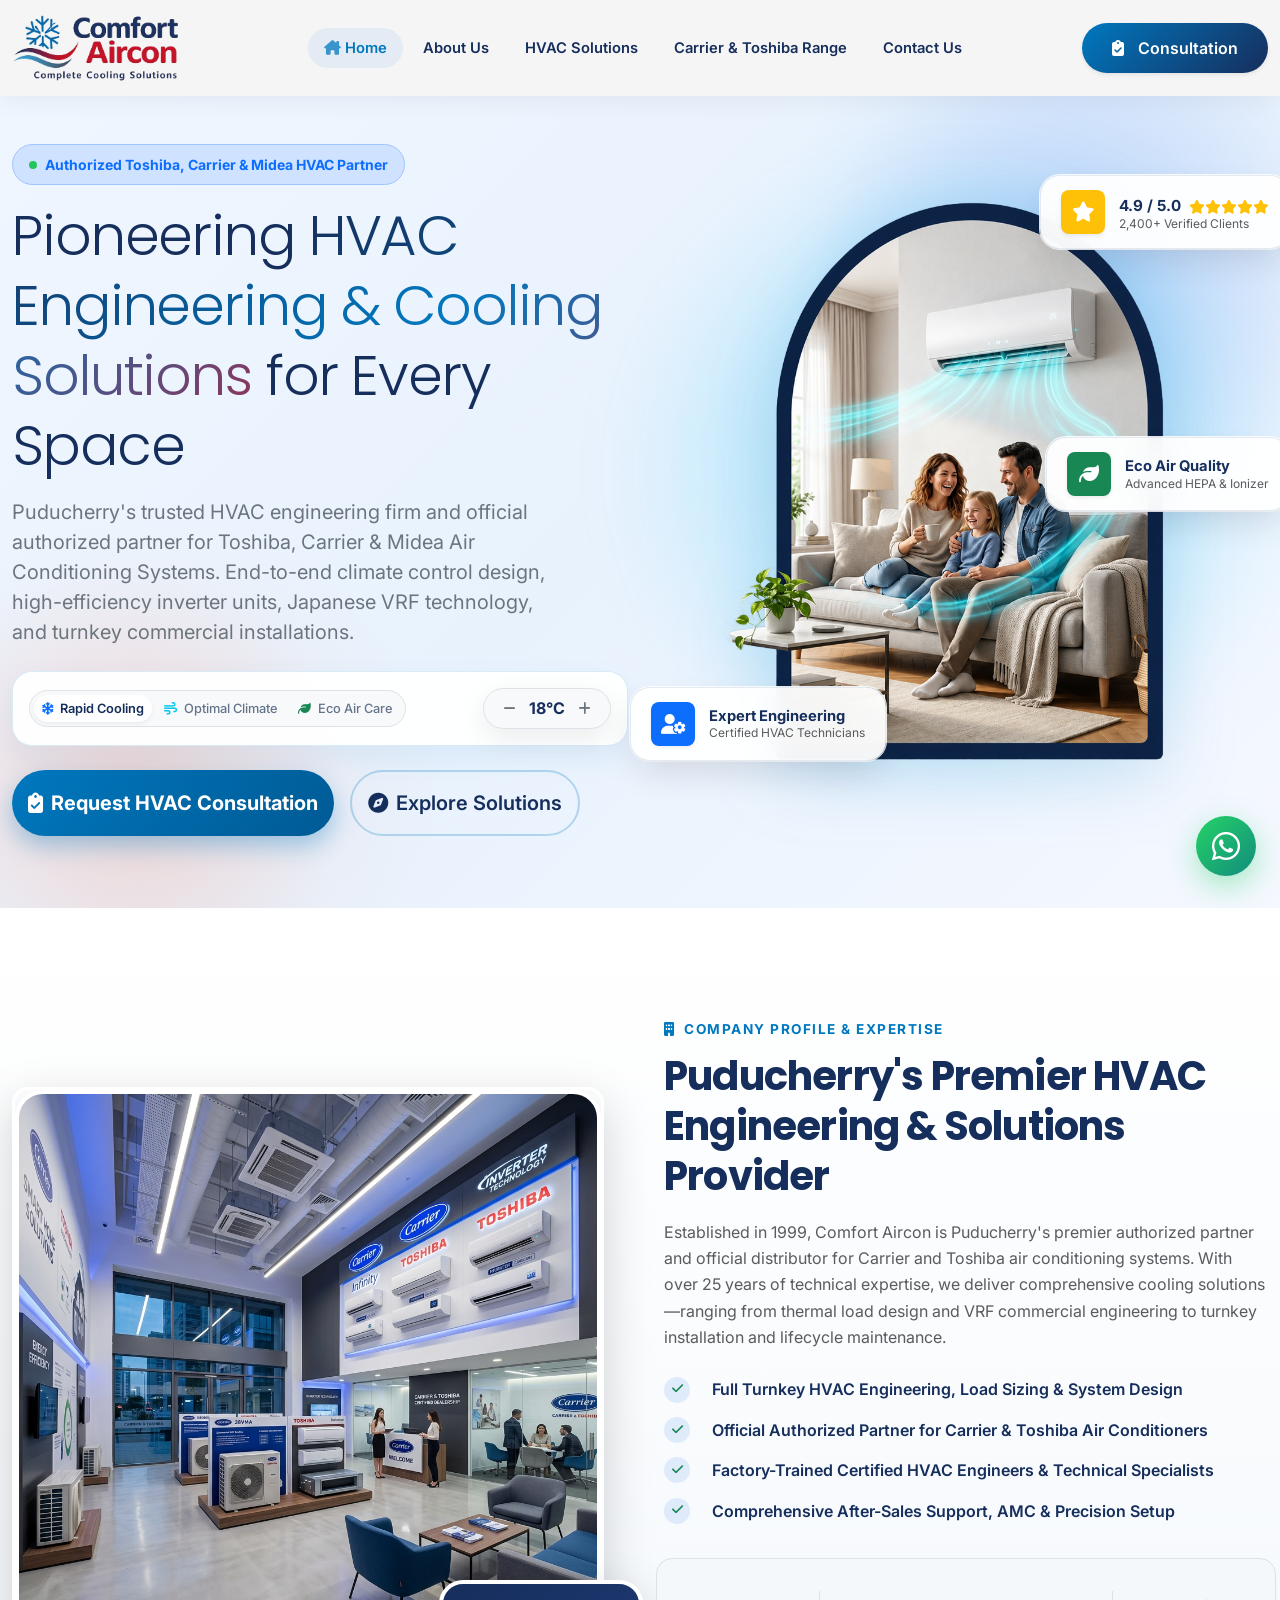
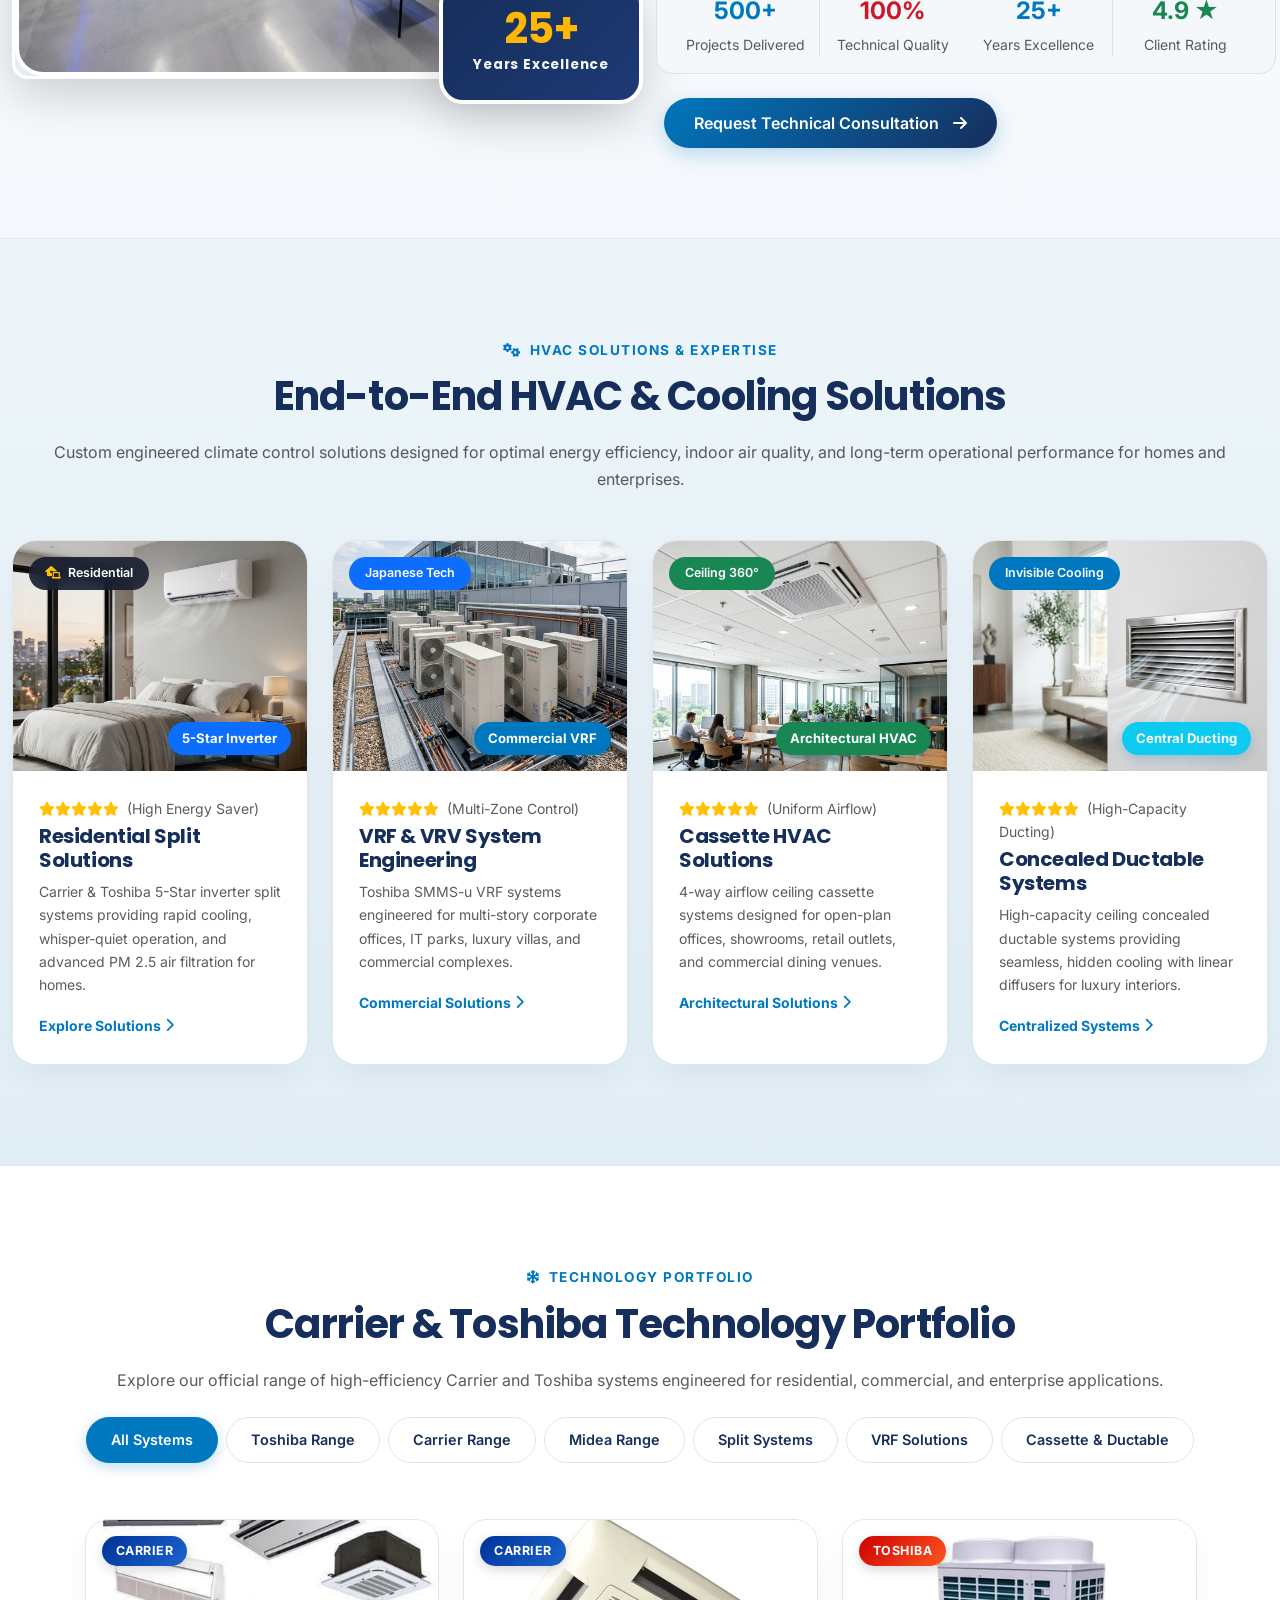
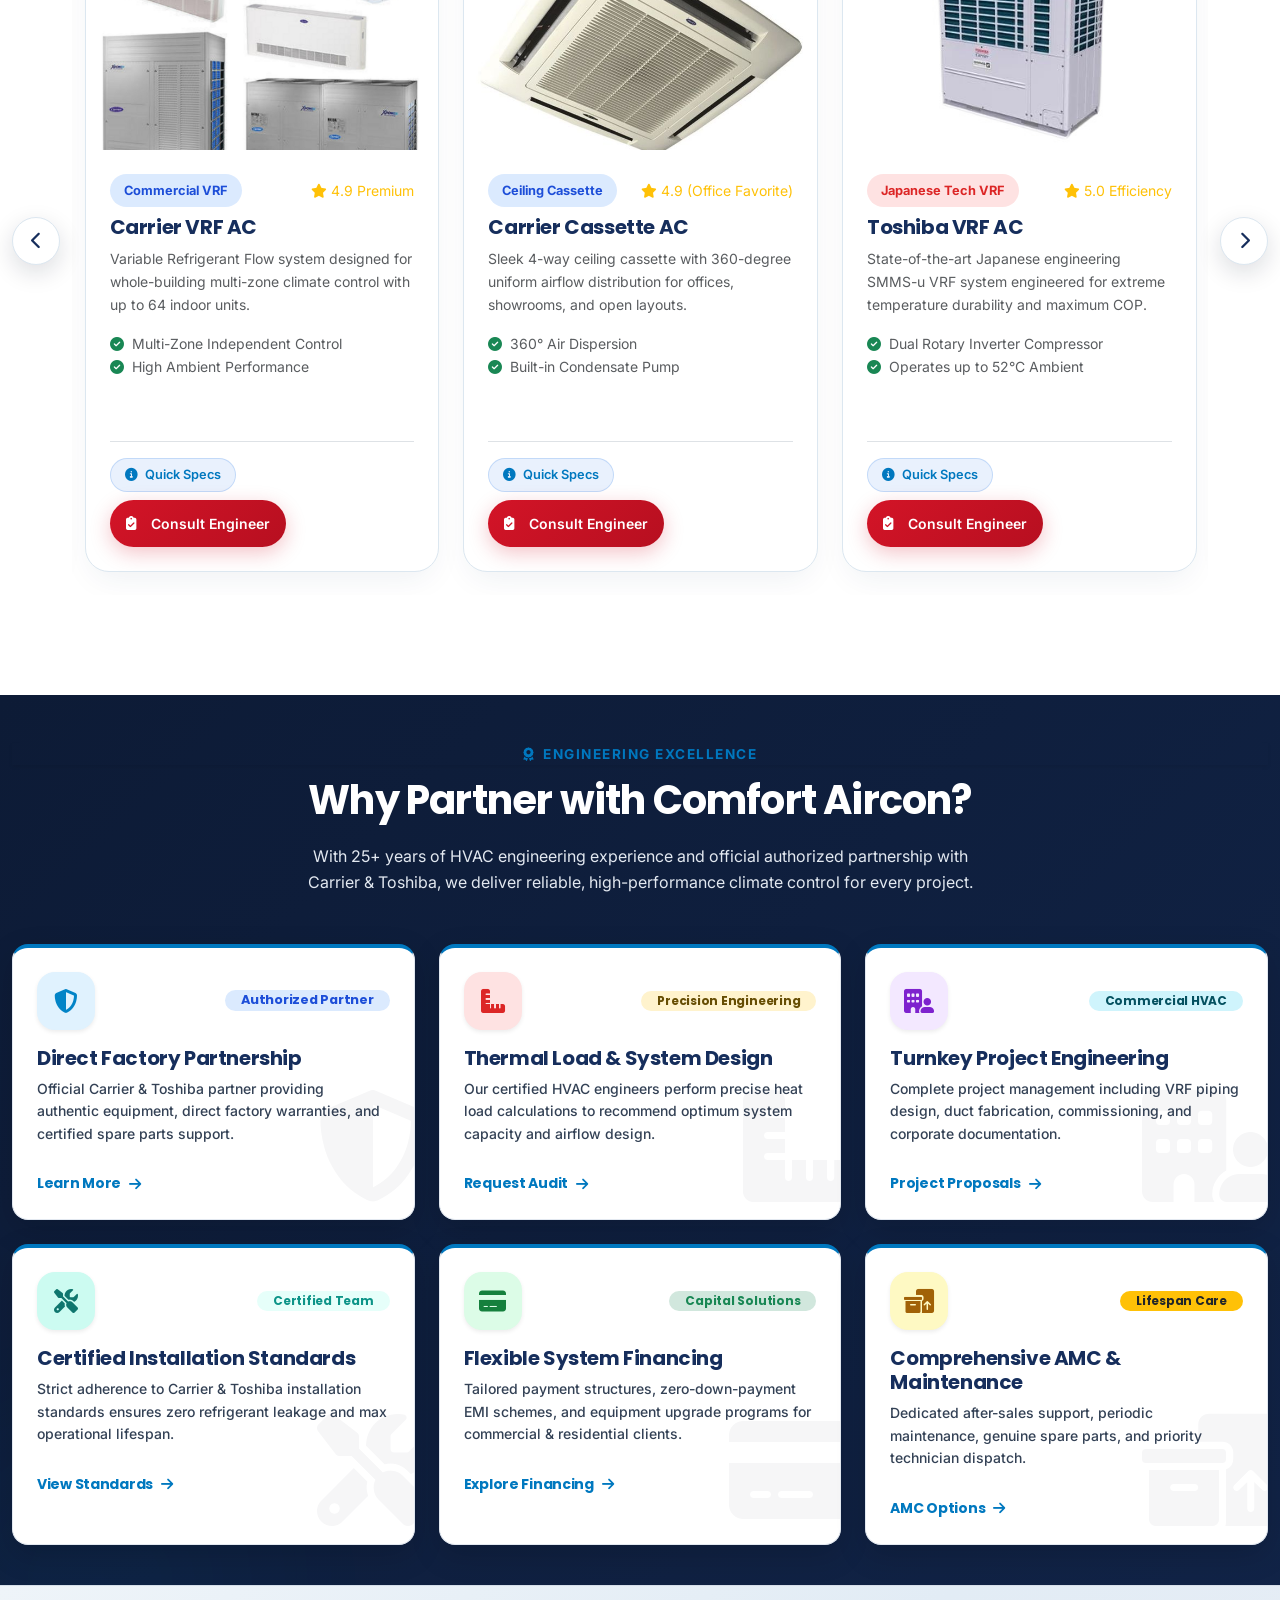
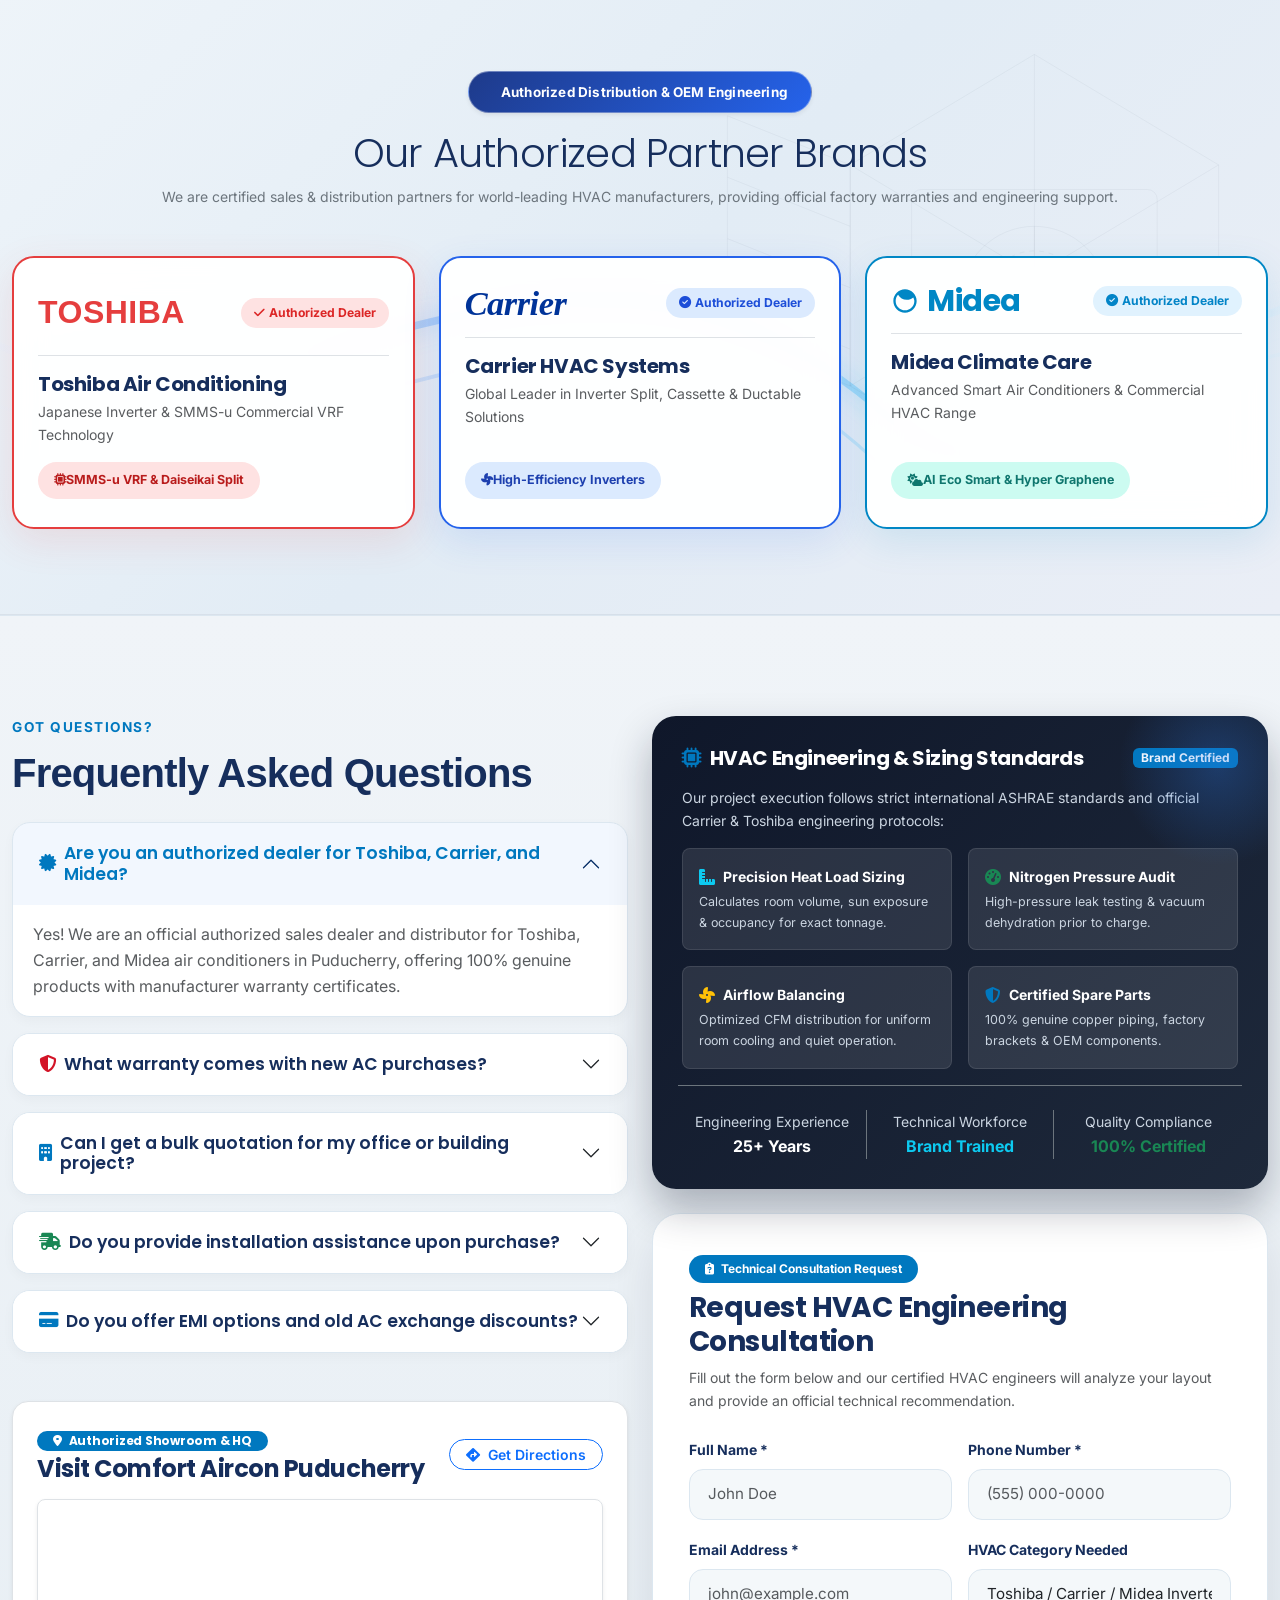
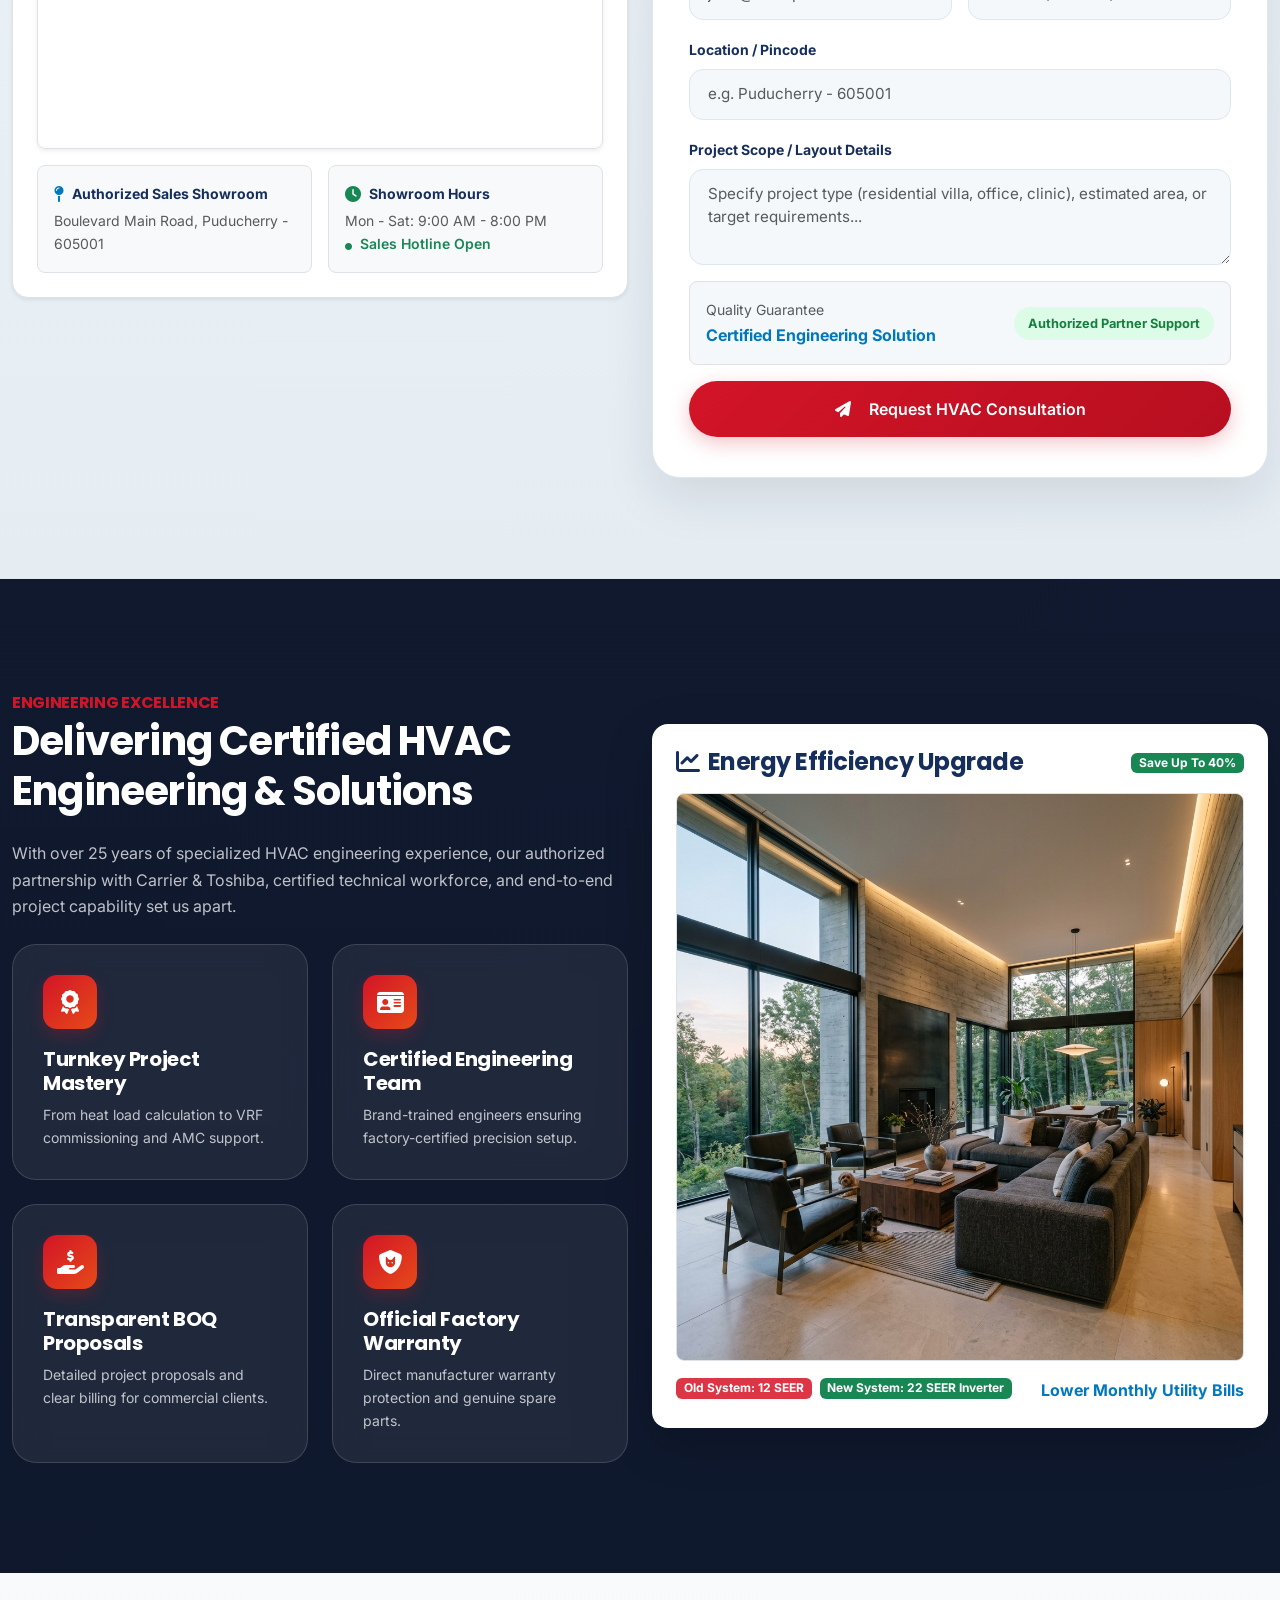
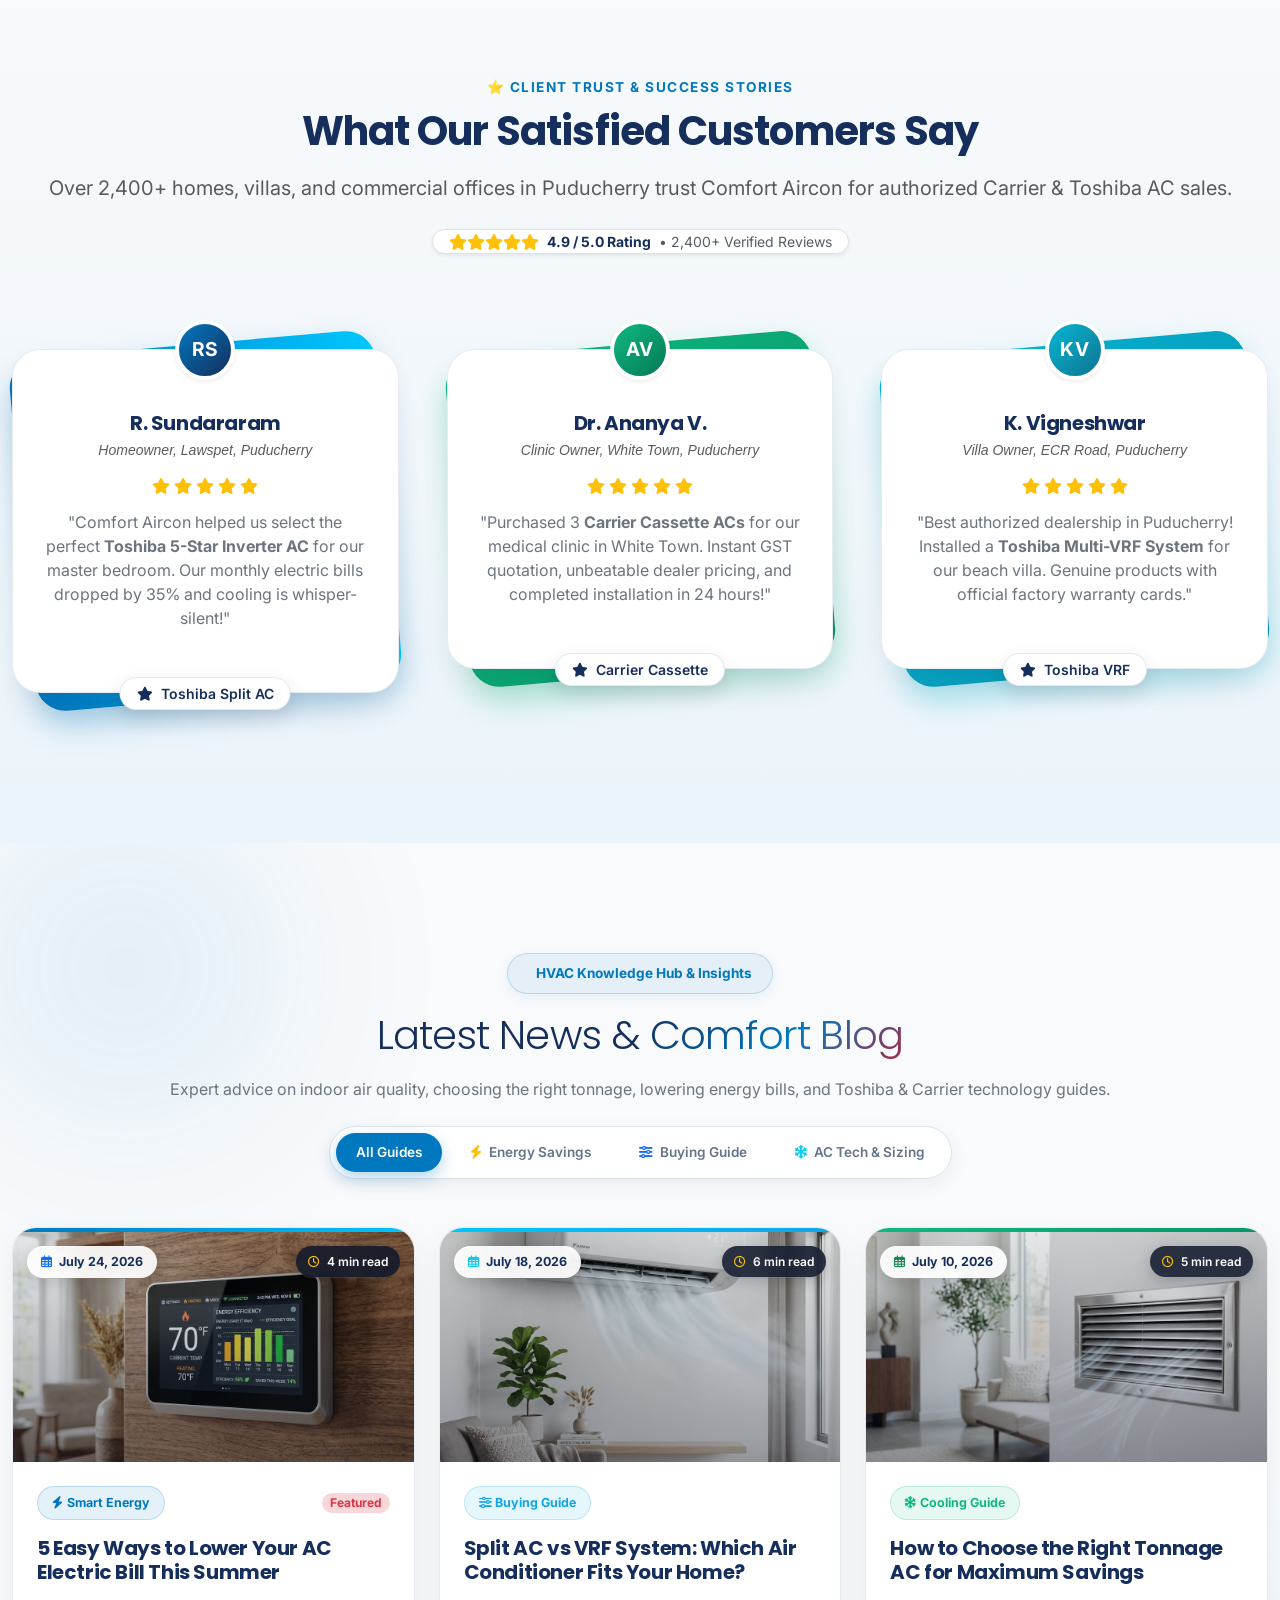
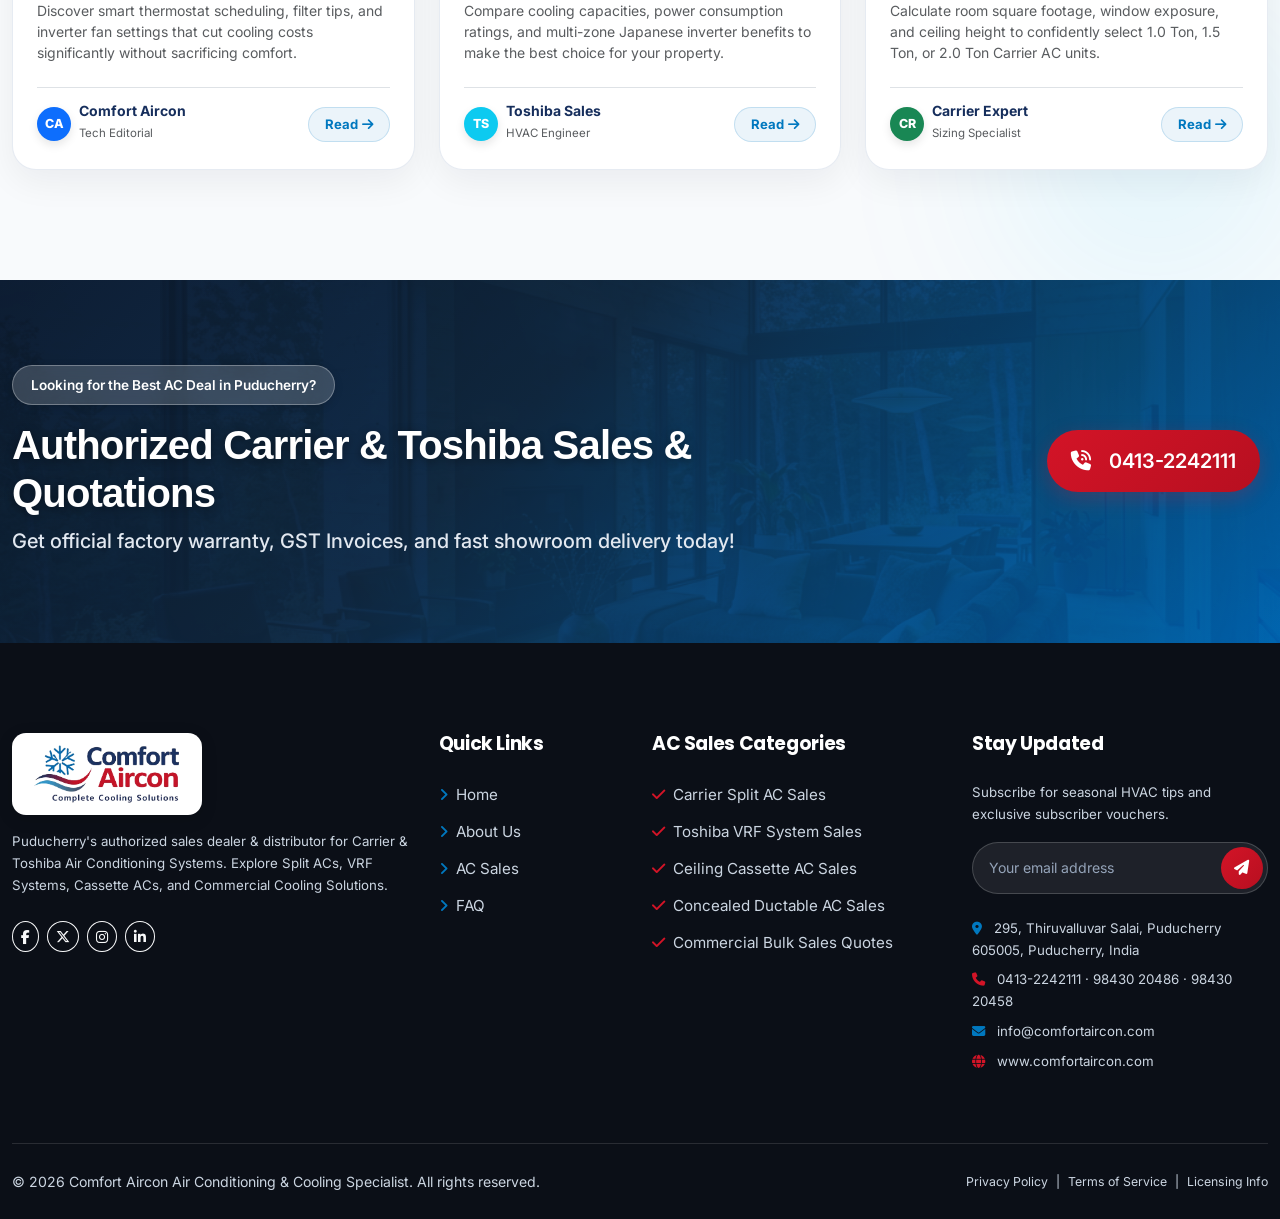
==== commit 0da08278: "update" ====
--- a/index.html
+++ b/index.html
@@ -4,9 +4,9 @@
 <head>
     <meta charset="UTF-8">
     <meta name="viewport" content="width=device-width, initial-scale=1.0">
-    <title>Comfort Aircon | Authorized Carrier & Toshiba Air Conditioner Sales Dealer</title>
+    <title>Comfort Aircon | Authorized Carrier & Toshiba HVAC Solutions & Engineering Profile</title>
     <meta name="description"
-        content="Official Authorized Sales Dealer for Carrier & Toshiba Air Conditioning Systems in Puducherry. Explore Inverter Split ACs, VRF Systems, Cassette ACs, and Commercial Cooling Solutions at best prices with factory warranty.">
+        content="Premier HVAC engineering solutions provider & official Carrier & Toshiba partner in Puducherry. Explore company profile, technical expertise, VRF systems, cassette ACs, and turnkey commercial cooling solutions.">
 
     <!-- Favicon -->
     <link rel="icon" type="image/jpeg" href="images/logo.png">
@@ -36,7 +36,7 @@
     <nav class="navbar navbar-expand-xl navbar-hvac sticky-top" id="mainNav">
         <div class="container-xxl">
             <a class="navbar-brand d-flex align-items-center me-0 me-xl-4 py-0" href="#home">
-                <img src="images/logo.png" alt="Comfort Aircon - Complete Cooling Solutions" class="navbar-logo-img">
+                <img src="images/logo.png" alt="Comfort Aircon - HVAC Engineering & Solutions" class="navbar-logo-img">
             </a>
 
             <button class="navbar-toggler border-0 shadow-none p-2" type="button" data-bs-toggle="collapse"
@@ -51,23 +51,23 @@
                                 class="fa-solid fa-house-chimney fs-7 me-1 text-primary-blue opacity-75"></i>Home</a>
                     </li>
                     <li class="nav-item"><a class="nav-link" href="#about">About Us</a></li>
-                    <li class="nav-item"><a class="nav-link" href="#services">AC Models & Sales</a></li>
-                    <li class="nav-item"><a class="nav-link" href="#products">Products Range</a></li>
+                    <li class="nav-item"><a class="nav-link" href="#services">HVAC Solutions</a></li>
+                    <li class="nav-item"><a class="nav-link" href="#products">Carrier & Toshiba Range</a></li>
                     <li class="nav-item"><a class="nav-link" href="#contact">Contact Us</a></li>
                 </ul>
 
-                <div class="d-flex align-items-center gap-3 pt-3 pt-xl-0 border-top border-xl-0">
+                <div class="d-flex align-items-center gap-3 pt-3 pt-xl-0">
                     <a href="tel:04132242111" class="nav-phone-pill d-none d-xxl-flex text-decoration-none">
                         <div class="phone-pill-icon"><i class="fa-solid fa-phone-volume"></i></div>
                         <div>
-                            <small class="d-block text-muted lh-1" style="font-size:0.7rem;">Sales Hotline</small>
+                            <small class="d-block text-muted lh-1" style="font-size:0.7rem;">HVAC Helpline</small>
                             <strong class="text-dark-navy fs-7">0413-2242111</strong>
                         </div>
                     </a>
 
 
                     <a href="#estimate" class="btn btn-custom-primary shadow-sm">
-                        <i class="fa-solid fa-file-invoice-dollar me-1"></i> Sales Quote
+                        <i class="fa-solid fa-clipboard-check me-1"></i> Consultation
                     </a>
                 </div>
             </div>
@@ -90,19 +90,21 @@
                     <!-- Status Badge -->
                     <div
                         class="d-inline-flex align-items-center gap-2 px-3 py-2 rounded-pill bg-primary-subtle text-primary fw-bold small mb-3 border border-primary-subtle shadow-xs">
-                        <span class="pulse-dot"></span> Authorized Carrier & Toshiba Sales Dealer
+                        <span class="pulse-dot"></span> Authorized Toshiba, Carrier & Midea HVAC Partner
                     </div>
 
                     <!-- Main Heading -->
                     <h1 class="hero-title display-4 fw-extrabold text-navy lh-sm mb-3">
-                        Bringing <span class="animated-gradient-text">Comfort & Premium ACs</span> to Your Space!
+                        Pioneering <span class="animated-gradient-text">HVAC Engineering & Cooling Solutions</span> for
+                        Every Space
                     </h1>
 
                     <!-- Subtitle -->
                     <p class="hero-subtitle fs-5 text-secondary mb-4 col-xl-11 lh-base">
-                        Official Authorized Sales Partner for Carrier & Toshiba Air Conditioning Systems. Explore
-                        Inverter Split ACs, Japanese Tech VRF Systems, Cassette ACs, and Commercial Cooling Solutions at
-                        unbeatable market prices.
+                        Puducherry's trusted HVAC engineering firm and official authorized partner for Toshiba, Carrier
+                        & Midea
+                        Air Conditioning Systems. End-to-end climate control design, high-efficiency inverter units,
+                        Japanese VRF technology, and turnkey commercial installations.
                     </p>
 
                     <!-- Interactive Quick Climate Simulator Bar -->
@@ -111,13 +113,13 @@
                             <!-- Mode Selector Pill -->
                             <div class="hero-mode-bar d-flex align-items-center gap-1 p-1 bg-light rounded-pill border">
                                 <button class="hero-mode-pill btn btn-sm rounded-pill active" data-mode="cool">
-                                    <i class="fa-solid fa-snowflake text-primary me-1"></i> Rapid Chill
+                                    <i class="fa-solid fa-snowflake text-primary me-1"></i> Rapid Cooling
                                 </button>
                                 <button class="hero-mode-pill btn btn-sm rounded-pill" data-mode="optimal">
-                                    <i class="fa-solid fa-wind text-info me-1"></i> Optimal Cool
+                                    <i class="fa-solid fa-wind text-info me-1"></i> Optimal Climate
                                 </button>
                                 <button class="hero-mode-pill btn btn-sm rounded-pill" data-mode="eco">
-                                    <i class="fa-solid fa-leaf text-success me-1"></i> Eco Pure
+                                    <i class="fa-solid fa-leaf text-success me-1"></i> Eco Air Care
                                 </button>
                             </div>
 
@@ -128,7 +130,8 @@
                                     title="Lower Target Temp">
                                     <i class="fa-solid fa-minus fs-7"></i>
                                 </button>
-                                <span class="temp-val-display px-2 fw-bold text-navy fs-6" id="liveTempDisplay">18°C</span>
+                                <span class="temp-val-display px-2 fw-bold text-navy fs-6"
+                                    id="liveTempDisplay">18°C</span>
                                 <button class="btn btn-sm btn-icon text-secondary p-1" id="tempPlusBtn"
                                     title="Increase Target Temp">
                                     <i class="fa-solid fa-plus fs-7"></i>
@@ -141,11 +144,11 @@
                     <div class="d-flex flex-wrap gap-3 mb-4">
                         <a href="#estimate"
                             class="btn btn-primary btn-lg px-4.5 py-3 rounded-pill shadow-md fw-bold d-inline-flex align-items-center gap-2 hero-cta-btn">
-                            <i class="fa-solid fa-file-invoice-dollar fs-5"></i> Get a Free Quote
+                            <i class="fa-solid fa-clipboard-check fs-5"></i> Request HVAC Consultation
                         </a>
                         <a href="#services"
                             class="btn btn-outline-secondary btn-lg px-4.5 py-3 rounded-pill fw-semibold d-inline-flex align-items-center gap-2 hero-secondary-btn">
-                            <i class="fa-solid fa-layer-group fs-5"></i> Explore Products
+                            <i class="fa-solid fa-compass fs-5"></i> Explore Solutions
                         </a>
                     </div>
 
@@ -155,9 +158,11 @@
                 <!-- Right Column: Hero Visual & Interactive Floating Cards -->
                 <div class="col-lg-6 hero-img-container position-relative text-center">
                     <!-- Soft Radial Glow Orb behind arch banner -->
-                    <div class="hero-img-glow position-absolute top-50 start-50 translate-middle w-100 h-100 rounded-circle"></div>
-
-                    <img src="images/1.png" alt="Authorized Toshiba & Carrier Air Conditioner Sales Showcase"
+                    <div
+                        class="hero-img-glow position-absolute top-50 start-50 translate-middle w-100 h-100 rounded-circle">
+                    </div>
+
+                    <img src="images/1.png" alt="Carrier & Toshiba HVAC Engineering Solutions Showcase"
                         class="hero-main-img img-fluid position-relative z-2">
 
                     <!-- Floating Card 1: Top Right (4.9 Rating with Stars) -->
@@ -168,9 +173,12 @@
                         <div class="text-start">
                             <div class="d-flex align-items-center gap-1 mb-0.5">
                                 <strong class="text-navy lh-1 fw-bold" style="font-size: 0.95rem;">4.9 / 5.0</strong>
-                                <span class="text-warning small ms-1"><i class="fa-solid fa-star"></i><i class="fa-solid fa-star"></i><i class="fa-solid fa-star"></i><i class="fa-solid fa-star"></i><i class="fa-solid fa-star"></i></span>
-                            </div>
-                            <small class="text-muted d-block lh-1" style="font-size: 0.75rem;">2,400+ Verified Reviews</small>
+                                <span class="text-warning small ms-1"><i class="fa-solid fa-star"></i><i
+                                        class="fa-solid fa-star"></i><i class="fa-solid fa-star"></i><i
+                                        class="fa-solid fa-star"></i><i class="fa-solid fa-star"></i></span>
+                            </div>
+                            <small class="text-muted d-block lh-1" style="font-size: 0.75rem;">2,400+ Verified
+                                Clients</small>
                         </div>
                     </div>
 
@@ -180,19 +188,23 @@
                             <i class="fa-solid fa-leaf fs-5"></i>
                         </div>
                         <div class="text-start">
-                            <strong class="d-block text-navy lh-1 mb-1 fw-bold" style="font-size: 0.92rem;">Eco Pure Air</strong>
-                            <small class="text-muted d-block lh-1" style="font-size: 0.75rem;">Healthier Indoor Air</small>
+                            <strong class="d-block text-navy lh-1 mb-1 fw-bold" style="font-size: 0.92rem;">Eco Air
+                                Quality</strong>
+                            <small class="text-muted d-block lh-1" style="font-size: 0.75rem;">Advanced HEPA &
+                                Ionizer</small>
                         </div>
                     </div>
 
                     <!-- Floating Card 3: Bottom Left (Instant Cooling) -->
                     <div class="hero-floating-card floating-card-1">
                         <div class="hero-icon-box p-2 rounded-3 bg-primary text-white shadow-sm">
-                            <i class="fa-solid fa-snowflake fs-5"></i>
+                            <i class="fa-solid fa-user-gear fs-5"></i>
                         </div>
                         <div class="text-start">
-                            <strong class="d-block text-navy lh-1 mb-1 fw-bold" style="font-size: 0.92rem;">Instant Cooling</strong>
-                            <small class="text-muted d-block lh-1" style="font-size: 0.75rem;">Same-Day Tech Dispatch</small>
+                            <strong class="d-block text-navy lh-1 mb-1 fw-bold" style="font-size: 0.92rem;">Expert
+                                Engineering</strong>
+                            <small class="text-muted d-block lh-1" style="font-size: 0.75rem;">Certified HVAC
+                                Technicians</small>
                         </div>
                     </div>
 
@@ -201,18 +213,16 @@
         </div>
     </section>
 
-
-
-    <!-- 5. ABOUT / AUTHORIZED SALES DEALER SECTION -->
+    <!-- 5. ABOUT / AUTHORIZED HVAC SOLUTIONS & COMPANY PROFILE SECTION -->
     <section class="about-section" id="about">
         <div class="container-xxl">
             <div class="row align-items-center gy-5">
-                <!-- Left Column: Official Sales Showroom Image & Experience Badge -->
+                <!-- Left Column: Official Showroom & Engineering HQ Image -->
                 <div class="col-lg-6">
                     <div class="about-img-grid pe-lg-4 position-relative">
                         <div class="position-relative overflow-hidden rounded-4 shadow-lg border border-3 border-white">
                             <img src="images/carrier_toshiba_sales_showroom.png"
-                                alt="Carrier & Toshiba Authorized Sales Showroom Puducherry"
+                                alt="Carrier & Toshiba Authorized Showroom & HQ Puducherry"
                                 class="about-img-main img-fluid w-100 object-fit-cover">
                         </div>
                         <div class="about-experience-badge shadow-lg">
@@ -222,38 +232,38 @@
                     </div>
                 </div>
 
-                <!-- Right Column: Sales Dealer Description & Stats -->
+                <!-- Right Column: Company Profile Description & Stats -->
                 <div class="col-lg-6 ps-lg-4">
-                    <span class="section-tag"><i class="fa-solid fa-certificate me-1 text-primary-blue"></i> About
-                        Comfort Aircon Sales</span>
-                    <h2 class="section-title mt-2">Authorized Carrier & Toshiba Sales Dealer in Puducherry</h2>
+                    <span class="section-tag"><i class="fa-solid fa-building me-1 text-primary-blue"></i> Company
+                        Profile & Expertise</span>
+                    <h2 class="section-title mt-2">Puducherry's Premier HVAC Engineering & Solutions Provider</h2>
                     <p class="text-muted mb-4 fs-6">
-                        Established in 1999, Comfort Aircon is Puducherry's premier authorized sales showroom and
-                        official distributor for Carrier and Toshiba air conditioners. We supply genuine
-                        factory-warranted Split ACs, VRF commercial systems, and ceiling cassette units at official
-                        showroom prices with certified installation.
+                        Established in 1999, Comfort Aircon is Puducherry's premier authorized partner and official
+                        distributor for Carrier and Toshiba air conditioning systems. With over 25 years of technical
+                        expertise, we deliver comprehensive cooling solutions—ranging from thermal load design and VRF
+                        commercial engineering to turnkey installation and lifecycle maintenance.
                     </p>
                     <ul class="about-check-list">
-                        <li><i class="fa-solid fa-check text-success me-2"></i> 100% Genuine Brand Products with Factory
-                            Warranty Certificates</li>
-                        <li><i class="fa-solid fa-check text-success me-2"></i> Official Direct Sales Dealer for Carrier
-                            & Toshiba Inverter ACs</li>
-                        <li><i class="fa-solid fa-check text-success me-2"></i> Free Room Site Survey & Tonnage
-                            Calculation</li>
-                        <li><i class="fa-solid fa-check text-success me-2"></i> Commercial Bulk GST Invoicing &
-                            Wholesale Corporate Discounts</li>
+                        <li><i class="fa-solid fa-check text-success me-2"></i> Full Turnkey HVAC Engineering, Load
+                            Sizing & System Design</li>
+                        <li><i class="fa-solid fa-check text-success me-2"></i> Official Authorized Partner for Carrier
+                            & Toshiba Air Conditioners</li>
+                        <li><i class="fa-solid fa-check text-success me-2"></i> Factory-Trained Certified HVAC Engineers
+                            & Technical Specialists</li>
+                        <li><i class="fa-solid fa-check text-success me-2"></i> Comprehensive After-Sales Support, AMC &
+                            Precision Setup</li>
                     </ul>
 
                     <div class="row g-3 my-4 p-3 rounded-4 bg-light-gray border reveal-on-scroll">
                         <div class="col-6 col-sm-3 text-center border-end">
-                            <strong class="d-block fs-4 text-primary-blue fw-bold stat-number" data-count-target="15000"
-                                data-suffix="+">15,000+</strong>
-                            <small class="text-muted">Units Sold</small>
+                            <strong class="d-block fs-4 text-primary-blue fw-bold stat-number" data-count-target="500"
+                                data-suffix="+">500+</strong>
+                            <small class="text-muted">Projects Delivered</small>
                         </div>
                         <div class="col-6 col-sm-3 text-center border-sm-end">
                             <strong class="d-block fs-4 text-accent-orange fw-bold stat-number" data-count-target="100"
                                 data-suffix="%">100%</strong>
-                            <small class="text-muted">Brand Warranty</small>
+                            <small class="text-muted">Technical Quality</small>
                         </div>
                         <div class="col-6 col-sm-3 text-center border-end">
                             <strong class="d-block fs-4 text-primary-blue fw-bold">25+</strong>
@@ -262,12 +272,12 @@
                         <div class="col-6 col-sm-3 text-center">
                             <strong class="d-block fs-4 text-success fw-bold stat-number" data-count-target="4.9"
                                 data-decimals="1" data-suffix=" ★">4.9 ★</strong>
-                            <small class="text-muted">Customer Rating</small>
+                            <small class="text-muted">Client Rating</small>
                         </div>
                     </div>
 
                     <a href="#estimate" class="btn btn-custom-primary">
-                        Request Instant Sales Quote <i class="fa-solid fa-arrow-right ms-1"></i>
+                        Request Technical Consultation <i class="fa-solid fa-arrow-right ms-1"></i>
                     </a>
                 </div>
             </div>
@@ -278,113 +288,115 @@
     <section class="services-section" id="services">
         <div class="container-xxl">
             <div class="text-center max-w-700 mx-auto mb-5">
-                <span class="section-tag">Authorized AC Dealer</span>
-                <h2 class="section-title display-6 fw-bold">Explore Our AC Sales Categories</h2>
-                <p class="text-muted fs-6">Official sales distributor for Carrier & Toshiba. Buy genuine 5-Star inverter
-                    split ACs, VRF systems, and commercial cooling units with brand warranty.</p>
+                <span class="section-tag"><i class="fa-solid fa-gears me-1"></i> HVAC Solutions & Expertise</span>
+                <h2 class="section-title display-6 fw-bold">End-to-End HVAC & Cooling Solutions</h2>
+                <p class="text-muted fs-6">Custom engineered climate control solutions designed for optimal energy
+                    efficiency, indoor air quality, and long-term operational performance for homes and enterprises.</p>
             </div>
 
             <div class="row g-4">
-                <!-- Sales Category 1: Split AC Sales -->
+                <!-- Solution 1: Residential Split Systems -->
                 <div class="col-lg-3 col-md-6">
                     <div class="service-card">
                         <div class="service-img-wrapper">
-                            <img src="images/carrier-split.png" alt="Carrier & Toshiba Split AC Sales">
-                            <span class="service-badge"><i class="fa-solid fa-fire-flame-curved me-1 text-warning"></i>
-                                Best Seller</span>
-                            <span class="service-price-tag">From ₹29,990</span>
+                            <img src="images/carrier-split.png"
+                                alt="Residential HVAC Solutions - Carrier & Toshiba Split ACs">
+                            <span class="service-badge"><i class="fa-solid fa-house-laptop me-1 text-warning"></i>
+                                Residential</span>
+                            <span class="service-price-tag bg-primary text-white">5-Star Inverter</span>
                         </div>
                         <div class="service-card-body">
                             <div class="text-warning small mb-1">
                                 <i class="fa-solid fa-star"></i><i class="fa-solid fa-star"></i><i
                                     class="fa-solid fa-star"></i><i class="fa-solid fa-star"></i><i
                                     class="fa-solid fa-star"></i>
-                                <span class="text-muted ms-1">(240+ Verified Buyers)</span>
-                            </div>
-                            <h4 class="fw-bold fs-5 mb-2">Split AC Unit Sales</h4>
-                            <p class="text-muted small mb-3">1.0 to 2.5 Ton Carrier & Toshiba 5-Star Inverter Split ACs
-                                with rapid cooling and 10-year compressor warranty.</p>
+                                <span class="text-muted ms-1">(High Energy Saver)</span>
+                            </div>
+                            <h4 class="fw-bold fs-5 mb-2">Residential Split Solutions</h4>
+                            <p class="text-muted small mb-3">Carrier & Toshiba 5-Star inverter split systems providing
+                                rapid cooling, whisper-quiet operation, and advanced PM 2.5 air filtration for homes.
+                            </p>
                             <a href="#estimate"
                                 class="text-primary-blue fw-bold small text-decoration-none d-inline-flex align-items-center">
-                                Get Sales Quote <i class="fa-solid fa-chevron-right ms-1 fs-8"></i>
+                                Explore Solutions <i class="fa-solid fa-chevron-right ms-1 fs-8"></i>
                             </a>
                         </div>
                     </div>
                 </div>
 
-                <!-- Sales Category 2: VRF & VRV Cooling Systems -->
+                <!-- Solution 2: Commercial VRF Systems -->
                 <div class="col-lg-3 col-md-6">
                     <div class="service-card">
                         <div class="service-img-wrapper">
-                            <img src="images/toshiba-vrf.png" alt="Toshiba VRF Cooling System Sales">
+                            <img src="images/toshiba-vrf.png" alt="Commercial VRF Engineering - Toshiba SMMS-u">
                             <span class="service-badge bg-primary">Japanese Tech</span>
-                            <span class="service-price-tag">Custom Quote</span>
+                            <span class="service-price-tag bg-navy text-white">Commercial VRF</span>
                         </div>
                         <div class="service-card-body">
                             <div class="text-warning small mb-1">
                                 <i class="fa-solid fa-star"></i><i class="fa-solid fa-star"></i><i
                                     class="fa-solid fa-star"></i><i class="fa-solid fa-star"></i><i
                                     class="fa-solid fa-star"></i>
-                                <span class="text-muted ms-1">(95+ Commercial Projects)</span>
-                            </div>
-                            <h4 class="fw-bold fs-5 mb-2">VRF & VRV System Sales</h4>
-                            <p class="text-muted small mb-3">Toshiba SMMS-u VRF systems for commercial buildings, luxury
-                                villas, and multi-floor corporate offices.</p>
+                                <span class="text-muted ms-1">(Multi-Zone Control)</span>
+                            </div>
+                            <h4 class="fw-bold fs-5 mb-2">VRF & VRV System Engineering</h4>
+                            <p class="text-muted small mb-3">Toshiba SMMS-u VRF systems engineered for multi-story
+                                corporate offices, IT parks, luxury villas, and commercial complexes.</p>
                             <a href="#estimate"
                                 class="text-primary-blue fw-bold small text-decoration-none d-inline-flex align-items-center">
-                                Request Quote <i class="fa-solid fa-chevron-right ms-1 fs-8"></i>
+                                Commercial Solutions <i class="fa-solid fa-chevron-right ms-1 fs-8"></i>
                             </a>
                         </div>
                     </div>
                 </div>
 
-                <!-- Sales Category 3: Ceiling Cassette AC Sales -->
+                <!-- Solution 3: Ceiling Cassette HVAC -->
                 <div class="col-lg-3 col-md-6">
                     <div class="service-card">
                         <div class="service-img-wrapper">
-                            <img src="images/carrier-cassette.png" alt="Carrier Cassette AC Sales">
+                            <img src="images/carrier-cassette.png" alt="Ceiling Cassette HVAC Solutions">
                             <span class="service-badge bg-success">Ceiling 360°</span>
-                            <span class="service-price-tag">From ₹45,000</span>
+                            <span class="service-price-tag bg-success text-white">Architectural HVAC</span>
                         </div>
                         <div class="service-card-body">
                             <div class="text-warning small mb-1">
                                 <i class="fa-solid fa-star"></i><i class="fa-solid fa-star"></i><i
                                     class="fa-solid fa-star"></i><i class="fa-solid fa-star"></i><i
                                     class="fa-solid fa-star"></i>
-                                <span class="text-muted ms-1">(120+ Showroom Buyers)</span>
-                            </div>
-                            <h4 class="fw-bold fs-5 mb-2">Cassette AC Sales</h4>
-                            <p class="text-muted small mb-3">4-way airflow ceiling cassette AC units designed for open
-                                office layouts, showrooms, and restaurants.</p>
+                                <span class="text-muted ms-1">(Uniform Airflow)</span>
+                            </div>
+                            <h4 class="fw-bold fs-5 mb-2">Cassette HVAC Solutions</h4>
+                            <p class="text-muted small mb-3">4-way airflow ceiling cassette systems designed for
+                                open-plan offices, showrooms, retail outlets, and commercial dining venues.</p>
                             <a href="#estimate"
                                 class="text-primary-blue fw-bold small text-decoration-none d-inline-flex align-items-center">
-                                View Pricing <i class="fa-solid fa-chevron-right ms-1 fs-8"></i>
+                                Architectural Solutions <i class="fa-solid fa-chevron-right ms-1 fs-8"></i>
                             </a>
                         </div>
                     </div>
                 </div>
 
-                <!-- Sales Category 4: Concealed Ductable AC Sales -->
+                <!-- Solution 4: Concealed Ductable HVAC -->
                 <div class="col-lg-3 col-md-6">
                     <div class="service-card">
                         <div class="service-img-wrapper">
-                            <img src="images/duct.png" alt="Concealed Ductable AC Sales">
+                            <img src="images/duct.png" alt="Concealed Ductable HVAC Solutions">
                             <span class="service-badge bg-primary-blue">Invisible Cooling</span>
-                            <span class="service-price-tag">From ₹52,000</span>
+                            <span class="service-price-tag bg-info text-white">Central Ducting</span>
                         </div>
                         <div class="service-card-body">
                             <div class="text-warning small mb-1">
                                 <i class="fa-solid fa-star"></i><i class="fa-solid fa-star"></i><i
                                     class="fa-solid fa-star"></i><i class="fa-solid fa-star"></i><i
                                     class="fa-solid fa-star"></i>
-                                <span class="text-muted ms-1">(80+ Premium Projects)</span>
-                            </div>
-                            <h4 class="fw-bold fs-5 mb-2">Ductable AC Sales</h4>
-                            <p class="text-muted small mb-3">High-capacity ceiling concealed ductable AC units for
-                                seamless interior architecture and quiet cooling.</p>
+                                <span class="text-muted ms-1">(High-Capacity Ducting)</span>
+                            </div>
+                            <h4 class="fw-bold fs-5 mb-2">Concealed Ductable Systems</h4>
+                            <p class="text-muted small mb-3">High-capacity ceiling concealed ductable systems providing
+                                seamless, hidden cooling with linear diffusers for luxury interiors.</p>
                             <a href="#estimate"
                                 class="text-primary-blue fw-bold small text-decoration-none d-inline-flex align-items-center">
-                                Get Sales Pricing <i class="fa-solid fa-chevron-right ms-1 fs-8"></i>
+                                Centralized Systems <i class="fa-solid fa-chevron-right ms-1 fs-8"></i>
                             </a>
                         </div>
                     </div>
@@ -397,19 +409,20 @@
     <section class="products-section" id="products">
         <div class="container-xxl">
             <div class="text-center max-w-700 mx-auto mb-4">
-                <span class="section-tag"><i class="fa-solid fa-snowflake me-1"></i> Authorized Dealer</span>
-                <h2 class="section-title display-6 fw-bold">Carrier & Toshiba Product Catalog</h2>
-                <p class="text-muted fs-6">Explore our official range of Carrier and Toshiba high-efficiency Air
-                    Conditioners, VRF systems, Cassettes, and Ductable units for homes and commercial buildings.</p>
+                <span class="section-tag"><i class="fa-solid fa-snowflake me-1"></i> Technology Portfolio</span>
+                <h2 class="section-title display-6 fw-bold">Carrier & Toshiba Technology Portfolio</h2>
+                <p class="text-muted fs-6">Explore our official range of high-efficiency Carrier and Toshiba systems
+                    engineered for residential, commercial, and enterprise applications.</p>
             </div>
 
             <!-- Filter Category Tabs (Centered) -->
             <div class="d-flex justify-content-center align-items-center text-center gap-2 mb-4 flex-wrap">
-                <button class="product-filter-btn active" data-filter="all">All Products</button>
-                <button class="product-filter-btn" data-filter="carrier">Carrier Systems</button>
-                <button class="product-filter-btn" data-filter="toshiba">Toshiba Systems</button>
-                <button class="product-filter-btn" data-filter="split">Split ACs</button>
-                <button class="product-filter-btn" data-filter="vrf">VRF Systems</button>
+                <button class="product-filter-btn active" data-filter="all">All Systems</button>
+                <button class="product-filter-btn" data-filter="toshiba">Toshiba Range</button>
+                <button class="product-filter-btn" data-filter="carrier">Carrier Range</button>
+                <button class="product-filter-btn" data-filter="midea">Midea Range</button>
+                <button class="product-filter-btn" data-filter="split">Split Systems</button>
+                <button class="product-filter-btn" data-filter="vrf">VRF Solutions</button>
                 <button class="product-filter-btn" data-filter="cassette">Cassette & Ductable</button>
             </div>
 
@@ -431,7 +444,7 @@
                         <div class="col-lg-4 col-md-6 product-item" data-category="carrier split">
                             <div class="product-card">
                                 <div class="product-img-box">
-                                    <img src="images/carrier-split.png" alt="Carrier Split Room AC">
+                                    <img src="images/carrier-split-ac.jpg" alt="Carrier Split Room AC">
                                     <span class="brand-pill carrier">CARRIER</span>
                                 </div>
                                 <div class="p-4">
@@ -458,11 +471,11 @@
                                             data-brand="Carrier System"
                                             data-desc="High-efficiency inverter wall split AC with rapid cool mode, ultra-quiet operation, and PM 2.5 air filtration."
                                             data-specs="1.5 Ton 5-Star Inverter • PM 2.5 Air Filter • 10-Year Compressor Warranty • Ultra Quiet 21dB"
-                                            data-img="images/carrier-split.png">
+                                            data-img="images/carrier-split-ac.jpg">
                                             <i class="fa-solid fa-circle-info me-1"></i> Quick Specs
                                         </button>
                                         <a href="#estimate" class="btn btn-sm btn-custom-accent rounded-pill px-3">
-                                            <i class="fa-solid fa-cart-shopping me-1"></i> Get Price
+                                            <i class="fa-solid fa-clipboard-check me-1"></i> Consult Engineer
                                         </a>
                                     </div>
                                 </div>
@@ -473,7 +486,7 @@
                         <div class="col-lg-4 col-md-6 product-item" data-category="carrier vrf">
                             <div class="product-card">
                                 <div class="product-img-box">
-                                    <img src="images/carrier-vrf.png" alt="Carrier VRF AC">
+                                    <img src="images/carrier-vrf-ac.jpg" alt="Carrier VRF AC">
                                     <span class="brand-pill carrier">CARRIER</span>
                                 </div>
                                 <div class="p-4">
@@ -500,11 +513,11 @@
                                             data-brand="Carrier Commercial"
                                             data-desc="Variable Refrigerant Flow system designed for whole-building multi-zone climate control with up to 64 indoor units."
                                             data-specs="Up to 64 Indoor Units • Variable Speed DC Inverter • Centralized Smart Touch Controller • 52°C Ambient Cooling"
-                                            data-img="images/carrier-vrf.png">
+                                            data-img="images/carrier-vrf-ac.jpg">
                                             <i class="fa-solid fa-circle-info me-1"></i> Quick Specs
                                         </button>
                                         <a href="#estimate" class="btn btn-sm btn-custom-accent rounded-pill px-3">
-                                            <i class="fa-solid fa-cart-shopping me-1"></i> Get Price
+                                            <i class="fa-solid fa-clipboard-check me-1"></i> Consult Engineer
                                         </a>
                                     </div>
                                 </div>
@@ -515,7 +528,7 @@
                         <div class="col-lg-4 col-md-6 product-item" data-category="carrier cassette">
                             <div class="product-card">
                                 <div class="product-img-box">
-                                    <img src="images/carrier-cassette.png" alt="Carrier Cassette AC">
+                                    <img src="images/carrier-cassette.jpg" alt="Carrier Cassette AC">
                                     <span class="brand-pill carrier">CARRIER</span>
                                 </div>
                                 <div class="p-4">
@@ -542,11 +555,11 @@
                                             data-brand="Carrier Office Series"
                                             data-desc="Sleek 4-way ceiling cassette with 360-degree uniform airflow distribution for offices, showrooms, and open layouts."
                                             data-specs="360° Airflow Louvers • Built-in Lift Condensate Drain Pump • Slim Ceiling Depth • Wireless Remote"
-                                            data-img="images/carrier-cassette.png">
+                                            data-img="images/carrier-cassette.jpg">
                                             <i class="fa-solid fa-circle-info me-1"></i> Quick Specs
                                         </button>
                                         <a href="#estimate" class="btn btn-sm btn-custom-accent rounded-pill px-3">
-                                            <i class="fa-solid fa-cart-shopping me-1"></i> Get Price
+                                            <i class="fa-solid fa-clipboard-check me-1"></i> Consult Engineer
                                         </a>
                                     </div>
                                 </div>
@@ -557,7 +570,7 @@
                         <div class="col-lg-4 col-md-6 product-item" data-category="toshiba vrf">
                             <div class="product-card">
                                 <div class="product-img-box">
-                                    <img src="images/toshiba-vrf.png" alt="Toshiba VRF AC">
+                                    <img src="images/toshiba-vrf.jpg" alt="Toshiba VRF AC">
                                     <span class="brand-pill toshiba">TOSHIBA</span>
                                 </div>
                                 <div class="p-4">
@@ -585,11 +598,11 @@
                                             data-brand="Toshiba Japan Tech"
                                             data-desc="State-of-the-art Japanese engineering SMMS-u VRF system engineered for extreme temperature durability and maximum COP."
                                             data-specs="SMMS-u Technology • Twin Rotary DC Inverter Compressor • Intelligent Oil Control • Extreme Heat Resilient"
-                                            data-img="images/toshiba-vrf.png">
+                                            data-img="images/toshiba-vrf.jpg">
                                             <i class="fa-solid fa-circle-info me-1"></i> Quick Specs
                                         </button>
                                         <a href="#estimate" class="btn btn-sm btn-custom-accent rounded-pill px-3">
-                                            <i class="fa-solid fa-cart-shopping me-1"></i> Get Price
+                                            <i class="fa-solid fa-clipboard-check me-1"></i> Consult Engineer
                                         </a>
                                     </div>
                                 </div>
@@ -600,7 +613,7 @@
                         <div class="col-lg-4 col-md-6 product-item" data-category="toshiba cassette">
                             <div class="product-card">
                                 <div class="product-img-box">
-                                    <img src="images/toshiba-cassette.png" alt="Toshiba Cassette AC">
+                                    <img src="images/toshiba-cassette.jpeg" alt="Toshiba Cassette AC">
                                     <span class="brand-pill toshiba">TOSHIBA</span>
                                 </div>
                                 <div class="p-4">
@@ -628,11 +641,11 @@
                                             data-brand="Toshiba Commercial"
                                             data-desc="Premium ceiling cassette with independent louvers, plasma ionizer air sanitation, and self-cleaning operation."
                                             data-specs="Plasma Air Ionizer • Independent 4-Louver Directing • Self-Cleaning Coil • Ultra Low Noise Operation"
-                                            data-img="images/toshiba-cassette.png">
+                                            data-img="images/toshiba-cassette.jpeg">
                                             <i class="fa-solid fa-circle-info me-1"></i> Quick Specs
                                         </button>
                                         <a href="#estimate" class="btn btn-sm btn-custom-accent rounded-pill px-3">
-                                            <i class="fa-solid fa-cart-shopping me-1"></i> Get Price
+                                            <i class="fa-solid fa-clipboard-check me-1"></i> Consult Engineer
                                         </a>
                                     </div>
                                 </div>
@@ -643,7 +656,7 @@
                         <div class="col-lg-4 col-md-6 product-item" data-category="carrier cassette">
                             <div class="product-card">
                                 <div class="product-img-box">
-                                    <img src="images/carrier-ductable.png" alt="Carrier Ductable AC">
+                                    <img src="images/carrier-duct.jpg" alt="Carrier Ductable AC">
                                     <span class="brand-pill carrier">CARRIER</span>
                                 </div>
                                 <div class="p-4">
@@ -671,11 +684,11 @@
                                             data-brand="Carrier Luxury"
                                             data-desc="Concealed ceiling split unit providing seamless hidden cooling with custom linear diffusers for luxury residences."
                                             data-specs="100% Concealed In-Ceiling • High Static Pressure Blower • Linear Grill Integration • Central Automation Ready"
-                                            data-img="images/carrier-ductable.png">
+                                            data-img="images/carrier-duct.jpg">
                                             <i class="fa-solid fa-circle-info me-1"></i> Quick Specs
                                         </button>
                                         <a href="#estimate" class="btn btn-sm btn-custom-accent rounded-pill px-3">
-                                            <i class="fa-solid fa-cart-shopping me-1"></i> Get Price
+                                            <i class="fa-solid fa-clipboard-check me-1"></i> Consult Engineer
                                         </a>
                                     </div>
                                 </div>
@@ -686,7 +699,7 @@
                         <div class="col-lg-4 col-md-6 product-item" data-category="toshiba split">
                             <div class="product-card">
                                 <div class="product-img-box">
-                                    <img src="images/toshiba-split.png" alt="Toshiba Split AC">
+                                    <img src="images/toshiba-split-ac.jpeg" alt="Toshiba Split AC">
                                     <span class="brand-pill toshiba">TOSHIBA</span>
                                 </div>
                                 <div class="p-4">
@@ -714,38 +727,88 @@
                                             data-brand="Toshiba Residential"
                                             data-desc="Toshiba Daiseikai high-wall inverter AC featuring Magic Coil dirt-resistant heat exchanger fins and eco-mode power save."
                                             data-specs="Magic Coil Self-Cleaning Heat Exchanger • Hi-Power Turbo Chill • 5-Star Energy Saver • 10-Yr Warranty"
-                                            data-img="images/toshiba-split.png">
+                                            data-img="images/toshiba-split-ac.jpeg">
                                             <i class="fa-solid fa-circle-info me-1"></i> Quick Specs
                                         </button>
                                         <a href="#estimate" class="btn btn-sm btn-custom-accent rounded-pill px-3">
-                                            <i class="fa-solid fa-cart-shopping me-1"></i> Get Price
+                                            <i class="fa-solid fa-clipboard-check me-1"></i> Consult Engineer
                                         </a>
                                     </div>
                                 </div>
                             </div>
                         </div>
-                    </div>
-                </div>
+
+                        <!-- Product 8: Midea Smart Inverter AC -->
+                        <div class="col-lg-4 col-md-6 product-item" data-category="midea split">
+                            <div class="product-card">
+                                <div class="product-img-box">
+                                    <img src="images/carrier-split-ac.jpg" alt="Midea Smart Inverter AC">
+                                    <span class="brand-pill midea"
+                                        style="background: linear-gradient(135deg, #0087c5, #005691);">MIDEA</span>
+                                </div>
+                                <div class="p-4">
+                                    <div class="d-flex justify-content-between align-items-center mb-2">
+                                        <span class="badge bg-light text-dark font-heading">Smart Inverter Tech</span>
+                                        <div class="text-warning small">
+                                            <i class="fa-solid fa-star"></i>
+                                            <i class="fa-solid fa-star"></i>
+                                            <i class="fa-solid fa-star"></i>
+                                            <i class="fa-solid fa-star"></i>
+                                            <i class="fa-solid fa-star"></i>
+                                            <span class="text-muted ms-1">(4.9)</span>
+                                        </div>
+                                    </div>
+                                    <h4 class="fw-bold fs-5 text-dark-navy mb-2">Midea Smart Inverter AC</h4>
+                                    <p class="text-muted small mb-3">High-efficiency smart inverter split AC with Hyper
+                                        Graphene fins, AI eco-mode cooling, and Wi-Fi voice control.</p>
+                                    <ul class="list-unstyled small text-muted mb-4 border-top border-bottom py-2">
+                                        <li class="mb-1"><i class="fa-solid fa-circle-check text-success me-2"></i>AI
+                                            Eco-Energy Saver Mode</li>
+                                        <li class="mb-1"><i class="fa-solid fa-circle-check text-success me-2"></i>Hyper
+                                            Graphene Corrosion Guard</li>
+                                        <li><i class="fa-solid fa-circle-check text-success me-2"></i>Smart Wi-Fi &
+                                            Voice Assistant Control</li>
+                                    </ul>
+                                    <div
+                                        class="d-flex flex-wrap justify-content-between align-items-center gap-2 pt-3 border-top">
+                                        <button class="btn btn-sm btn-quick-spec" data-bs-toggle="modal"
+                                            data-bs-target="#productSpecModal" data-name="Midea Smart Inverter AC"
+                                            data-brand="Midea Climate Series"
+                                            data-desc="High-efficiency smart inverter wall split AC with AI eco-mode cooling, hyper graphene anti-corrosion fins, and Wi-Fi voice control."
+                                            data-specs="1.5 Ton 5-Star Inverter • AI Smart Save • Hyper Graphene Fins • Wi-Fi App & Voice Control"
+                                            data-img="images/carrier-split-ac.jpg">
+                                            <i class="fa-solid fa-circle-info me-1"></i> Quick Specs
+                                        </button>
+                                        <a href="#estimate" class="btn btn-sm btn-custom-accent rounded-pill px-3">
+                                            <i class="fa-solid fa-clipboard-check me-1"></i> Consult Engineer
+                                        </a>
+                                    </div>
+                                </div>
+                            </div>
+                        </div>
+                    </div>
+                </div>
+            </div>
     </section>
 
-    <!-- 7. ADDITIONAL SERVICES LIST -->
-    <section class="additional-services-section position-relative overflow-hidden" id="specialized">
+    <!-- 7. CORE ENGINEERING COMPETENCIES SECTION -->
+    <section class="additional-services-section position-relative overflow-hidden pt-5" id="specialized">
         <div class="ambient-glow-orb orb-1"></div>
         <div class="ambient-glow-orb orb-2"></div>
 
         <div class="container-xxl position-relative z-2">
             <div class="text-center mb-5 reveal-on-scroll">
-                <span class="section-tag shadow-sm"><i class="fa-solid fa-certificate me-1 text-primary-blue"></i>
-                    Authorized Sales Dealer</span>
-                <h2 class="section-title font-heading mt-2">Why Buy Your AC From Comfort Aircon?</h2>
+                <span class="section-tag shadow-sm"><i class="fa-solid fa-award me-1 text-primary-blue"></i>
+                    Engineering Excellence</span>
+                <h2 class="section-title font-heading mt-2">Why Partner with Comfort Aircon?</h2>
                 <p class="section-subtitle text-muted mx-auto col-lg-7" style="max-width: 680px;">
-                    As Puducherry's premier authorized sales dealer for Carrier & Toshiba, we offer official brand
-                    warranties, transparent pricing, site load surveys, and expert sales support.
+                    With 25+ years of HVAC engineering experience and official authorized partnership with Carrier &
+                    Toshiba, we deliver reliable, high-performance climate control for every project.
                 </p>
             </div>
 
             <div class="row g-4">
-                <!-- Card 1: Official Factory Warranty -->
+                <!-- Card 1: Direct Authorized Partnership -->
                 <div class="col-lg-4 col-md-6 reveal-on-scroll">
                     <div
                         class="additional-service-box h-100 p-4 rounded-4 shadow-sm border bg-white position-relative overflow-hidden">
@@ -754,20 +817,20 @@
                             <div class="add-service-icon icon-blue shadow-sm">
                                 <i class="fa-solid fa-shield-halved"></i>
                             </div>
-                            <span class="badge badge-soft-blue px-3 py-1 rounded-pill small font-heading">100%
-                                Genuine</span>
-                        </div>
-                        <h4 class="fw-bold fs-5 text-navy mb-2">Official Factory Warranty</h4>
-                        <p class="text-muted small mb-4">Every Carrier & Toshiba AC unit comes with official
-                            manufacturer warranty certificates & 10-year compressor coverage.</p>
+                            <span class="badge badge-soft-blue px-3 py-1 rounded-pill small font-heading">Authorized
+                                Partner</span>
+                        </div>
+                        <h4 class="fw-bold fs-5 text-navy mb-2">Direct Factory Partnership</h4>
+                        <p class="text-muted small mb-4">Official Carrier & Toshiba partner providing authentic
+                            equipment, direct factory warranties, and certified spare parts support.</p>
                         <a href="#estimate"
                             class="service-box-link font-heading text-primary-blue fw-semibold small text-decoration-none">
-                            Inquire Warranty <i class="fa-solid fa-arrow-right ms-1"></i>
+                            Learn More <i class="fa-solid fa-arrow-right ms-1"></i>
                         </a>
                     </div>
                 </div>
 
-                <!-- Card 2: Free Cooling Load Survey -->
+                <!-- Card 2: Thermal Load & System Design -->
                 <div class="col-lg-4 col-md-6 reveal-on-scroll">
                     <div
                         class="additional-service-box h-100 p-4 rounded-4 shadow-sm border bg-white position-relative overflow-hidden">
@@ -777,20 +840,20 @@
                                 <i class="fa-solid fa-ruler-combined"></i>
                             </div>
                             <span
-                                class="badge bg-warning-subtle text-warning-emphasis px-3 py-1 rounded-pill small font-heading">Free
-                                Survey</span>
-                        </div>
-                        <h4 class="fw-bold fs-5 text-navy mb-2">Free Cooling Load Survey</h4>
-                        <p class="text-muted small mb-4">Our HVAC engineers conduct free room site measurements to
-                            recommend the exact tonnage AC you need.</p>
+                                class="badge bg-warning-subtle text-warning-emphasis px-3 py-1 rounded-pill small font-heading">Precision
+                                Engineering</span>
+                        </div>
+                        <h4 class="fw-bold fs-5 text-navy mb-2">Thermal Load & System Design</h4>
+                        <p class="text-muted small mb-4">Our certified HVAC engineers perform precise heat load
+                            calculations to recommend optimum system capacity and airflow design.</p>
                         <a href="#estimate"
                             class="service-box-link font-heading text-primary-blue fw-semibold small text-decoration-none">
-                            Book Free Survey <i class="fa-solid fa-arrow-right ms-1"></i>
+                            Request Audit <i class="fa-solid fa-arrow-right ms-1"></i>
                         </a>
                     </div>
                 </div>
 
-                <!-- Card 3: Bulk Commercial Quotes -->
+                <!-- Card 3: Turnkey Project Engineering -->
                 <div class="col-lg-4 col-md-6 reveal-on-scroll">
                     <div
                         class="additional-service-box h-100 p-4 rounded-4 shadow-sm border bg-white position-relative overflow-hidden">
@@ -800,20 +863,20 @@
                                 <i class="fa-solid fa-building-user"></i>
                             </div>
                             <span
-                                class="badge bg-info-subtle text-info-emphasis px-3 py-1 rounded-pill small font-heading">GST
-                                Invoice</span>
-                        </div>
-                        <h4 class="fw-bold fs-5 text-navy mb-2">Bulk Commercial Sales</h4>
-                        <p class="text-muted small mb-4">Wholesale corporate pricing & GST invoice billing for builders,
-                            IT parks, hotels, and commercial projects.</p>
+                                class="badge bg-info-subtle text-info-emphasis px-3 py-1 rounded-pill small font-heading">Commercial
+                                HVAC</span>
+                        </div>
+                        <h4 class="fw-bold fs-5 text-navy mb-2">Turnkey Project Engineering</h4>
+                        <p class="text-muted small mb-4">Complete project management including VRF piping design, duct
+                            fabrication, commissioning, and corporate documentation.</p>
                         <a href="#estimate"
                             class="service-box-link font-heading text-primary-blue fw-semibold small text-decoration-none">
-                            Request Bulk Quote <i class="fa-solid fa-arrow-right ms-1"></i>
+                            Project Proposals <i class="fa-solid fa-arrow-right ms-1"></i>
                         </a>
                     </div>
                 </div>
 
-                <!-- Card 4: Factory Certified Installation -->
+                <!-- Card 4: Certified Engineering Execution -->
                 <div class="col-lg-4 col-md-6 reveal-on-scroll">
                     <div
                         class="additional-service-box h-100 p-4 rounded-4 shadow-sm border bg-white position-relative overflow-hidden">
@@ -823,19 +886,19 @@
                                 <i class="fa-solid fa-screwdriver-wrench"></i>
                             </div>
                             <span class="badge bg-teal-subtle text-teal px-3 py-1 rounded-pill small font-heading"
-                                style="background:#e6fffa; color:#0d9488;">Certified Setup</span>
-                        </div>
-                        <h4 class="fw-bold fs-5 text-navy mb-2">Certified Brand Setup</h4>
-                        <p class="text-muted small mb-4">Precision mounting and installation by brand-certified
-                            engineers included with every new AC purchase.</p>
+                                style="background:#e6fffa; color:#0d9488;">Certified Team</span>
+                        </div>
+                        <h4 class="fw-bold fs-5 text-navy mb-2">Certified Installation Standards</h4>
+                        <p class="text-muted small mb-4">Strict adherence to Carrier & Toshiba installation standards
+                            ensures zero refrigerant leakage and max operational lifespan.</p>
                         <a href="#estimate"
                             class="service-box-link font-heading text-primary-blue fw-semibold small text-decoration-none">
-                            View Details <i class="fa-solid fa-arrow-right ms-1"></i>
+                            View Standards <i class="fa-solid fa-arrow-right ms-1"></i>
                         </a>
                     </div>
                 </div>
 
-                <!-- Card 5: Zero Cost EMI & Exchange -->
+                <!-- Card 5: Flexible Project Financing -->
                 <div class="col-lg-4 col-md-6 reveal-on-scroll">
                     <div
                         class="additional-service-box h-100 p-4 rounded-4 shadow-sm border bg-white position-relative overflow-hidden">
@@ -845,20 +908,20 @@
                                 <i class="fa-solid fa-credit-card"></i>
                             </div>
                             <span
-                                class="badge bg-success-subtle text-success px-3 py-1 rounded-pill small font-heading">Easy
-                                EMI</span>
-                        </div>
-                        <h4 class="fw-bold fs-5 text-navy mb-2">Easy EMI & Old AC Exchange</h4>
-                        <p class="text-muted small mb-4">Flexible zero-down-payment EMI schemes and attractive buyback
-                            discounts for your old air conditioner.</p>
+                                class="badge bg-success-subtle text-success px-3 py-1 rounded-pill small font-heading">Capital
+                                Solutions</span>
+                        </div>
+                        <h4 class="fw-bold fs-5 text-navy mb-2">Flexible System Financing</h4>
+                        <p class="text-muted small mb-4">Tailored payment structures, zero-down-payment EMI schemes, and
+                            equipment upgrade programs for commercial & residential clients.</p>
                         <a href="#estimate"
                             class="service-box-link font-heading text-primary-blue fw-semibold small text-decoration-none">
-                            Check EMI Options <i class="fa-solid fa-arrow-right ms-1"></i>
+                            Explore Financing <i class="fa-solid fa-arrow-right ms-1"></i>
                         </a>
                     </div>
                 </div>
 
-                <!-- Card 6: Genuine Accessories -->
+                <!-- Card 6: Comprehensive Maintenance & AMC -->
                 <div class="col-lg-4 col-md-6 reveal-on-scroll">
                     <div
                         class="additional-service-box h-100 p-4 rounded-4 shadow-sm border bg-white position-relative overflow-hidden">
@@ -868,800 +931,1121 @@
                                 <i class="fa-solid fa-boxes-packing"></i>
                             </div>
                             <span
-                                class="badge bg-warning text-dark px-3 py-1 rounded-pill small font-heading fw-bold">Pure
-                                Copper</span>
-                        </div>
-                        <h4 class="fw-bold fs-5 text-navy mb-2">Genuine Brand Parts & Copper</h4>
-                        <p class="text-muted small mb-4">100% pure heavy-duty copper piping kits, heavy outdoor stand
-                            brackets, and original wireless remotes.</p>
+                                class="badge bg-warning text-dark px-3 py-1 rounded-pill small font-heading fw-bold">Lifespan
+                                Care</span>
+                        </div>
+                        <h4 class="fw-bold fs-5 text-navy mb-2">Comprehensive AMC & Maintenance</h4>
+                        <p class="text-muted small mb-4">Dedicated after-sales support, periodic maintenance, genuine
+                            spare parts, and priority technician dispatch.</p>
                         <a href="#estimate"
                             class="service-box-link font-heading text-primary-blue fw-semibold small text-decoration-none">
-                            Get Quote <i class="fa-solid fa-arrow-right ms-1"></i>
+                            AMC Options <i class="fa-solid fa-arrow-right ms-1"></i>
                         </a>
                     </div>
                 </div>
             </div>
         </div>
-    </section>
-
-    <!-- 8. FAQ & QUICK ESTIMATE FORM SECTION -->
-    <section class="faq-form-section" id="faq">
-        <div class="container-xxl" id="estimate">
-            <div class="row gy-5">
-                <!-- FAQ Column -->
-                <div class="col-lg-6">
-                    <span class="section-tag">Got Questions?</span>
-                    <h2 class="section-title mb-4">Frequently Asked Questions</h2>
-
-                    <div class="accordion accordion-custom" id="hvacFaqAccordion">
-                        <div class="accordion-item">
-                            <h3 class="accordion-header">
-                                <button class="accordion-button" type="button" data-bs-toggle="collapse"
-                                    data-bs-target="#faq1" aria-expanded="true">
-                                    <i class="fa-solid fa-certificate me-2 text-primary-blue"></i> Are you an authorized
-                                    sales dealer for Carrier and Toshiba?
+        <!-- OUR PARTNER BRANDS SECTION -->
+        <section class="partner-brands-section position-relative overflow-hidden" id="partner-brands">
+            <!-- Ambient Glowing Wave Ribbon SVG Overlay -->
+            <svg class="wave-overlay-art" xmlns="http://www.w3.org/2000/svg" viewBox="0 0 1440 320"
+                preserveAspectRatio="none">
+                <defs>
+                    <linearGradient id="waveGlow" x1="0%" y1="0%" x2="100%" y2="0%">
+                        <stop offset="0%" stop-color="#ffffff" stop-opacity="0.15" />
+                        <stop offset="35%" stop-color="#60a5fa" stop-opacity="0.4" />
+                        <stop offset="65%" stop-color="#38bdf8" stop-opacity="0.35" />
+                        <stop offset="100%" stop-color="#ffffff" stop-opacity="0.15" />
+                    </linearGradient>
+                    <filter id="glowBlur" x="-20%" y="-20%" width="140%" height="140%">
+                        <feGaussianBlur stdDeviation="6" result="blur" />
+                        <feComposite in="SourceGraphic" in2="blur" operator="over" />
+                    </filter>
+                </defs>
+                <path fill="none" stroke="url(#waveGlow)" stroke-width="4" filter="url(#glowBlur)"
+                    d="M-100,160 C300,280 600,60 1000,220 C1200,300 1400,100 1600,180" />
+                <path fill="none" stroke="url(#waveGlow)" stroke-width="2" opacity="0.6"
+                    d="M-100,190 C280,310 620,90 980,240 C1180,320 1380,120 1600,210" />
+            </svg>
+
+            <!-- Technical Blueprint HVAC Line Art Watermark Overlay -->
+            <div class="blueprint-overlay-art"></div>
+
+            <div class="container-xxl position-relative z-2">
+                <!-- Section Header -->
+                <div class="text-center max-w-700 mx-auto mb-5">
+                    <span class="partner-header-badge shadow-sm">
+                        <i class="fa-solid fa-rosette-discount-check me-2"></i> Authorized Distribution &amp; OEM
+                        Engineering
+                    </span>
+                    <h2 class="fw-extrabold display-6 text-dark-navy mt-3 mb-2 tracking-tight">Our Authorized Partner
+                        Brands</h2>
+                    <p class="text-secondary small mx-auto col-lg-10 mb-0">We are certified sales &amp; distribution
+                        partners for world-leading HVAC manufacturers, providing official factory warranties and
+                        engineering support.</p>
+                </div>
+
+                <!-- Static Responsive Grid of Partner Brand Cards -->
+                <div class="row g-4 justify-content-center align-items-stretch">
+                    <!-- Toshiba Card (Featured Active Border) -->
+                    <div class="col-lg-4 col-md-6 reveal-on-scroll">
+                        <div class="brand-partner-card brand-card-toshiba shadow-md h-100 text-start">
+                            <div
+                                class="brand-card-header d-flex align-items-center justify-content-between pb-3 mb-3 border-bottom border-dashed">
+                                <span class="brand-logo-text text-toshiba-red font-heading fw-black fs-2">TOSHIBA</span>
+                                <span class="dealer-badge dealer-badge-red"><i class="fa-solid fa-check me-1"></i>
+                                    Authorized Dealer</span>
+                            </div>
+                            <div class="brand-card-body d-flex flex-column justify-content-between flex-grow-1">
+                                <div>
+                                    <h5 class="fw-bold text-dark-navy mb-1 fs-5">Toshiba Air Conditioning</h5>
+                                    <p class="small text-muted mb-3">Japanese Inverter &amp; SMMS-u Commercial VRF
+                                        Technology</p>
+                                </div>
+                                <div>
+                                    <span class="partner-tech-tag tag-red">
+                                        <i class="fa-solid fa-microchip me-1.5"></i> SMMS-u VRF &amp; Daiseikai Split
+                                    </span>
+                                </div>
+                            </div>
+                        </div>
+                    </div>
+
+                    <!-- Carrier Card -->
+                    <div class="col-lg-4 col-md-6 reveal-on-scroll">
+                        <div class="brand-partner-card brand-card-carrier shadow-sm h-100 text-start">
+                            <div
+                                class="brand-card-header d-flex align-items-center justify-content-between pb-3 mb-3 border-bottom border-dashed">
+                                <span class="brand-logo-carrier">Carrier</span>
+                                <span class="dealer-badge dealer-badge-blue"><i
+                                        class="fa-solid fa-circle-check me-1"></i> Authorized Dealer</span>
+                            </div>
+                            <div class="brand-card-body d-flex flex-column justify-content-between flex-grow-1">
+                                <div>
+                                    <h5 class="fw-bold text-dark-navy mb-1 fs-5">Carrier HVAC Systems</h5>
+                                    <p class="small text-muted mb-3">Global Leader in Inverter Split, Cassette &amp;
+                                        Ductable Solutions</p>
+                                </div>
+                                <div>
+                                    <span class="partner-tech-tag tag-blue">
+                                        <i class="fa-solid fa-fan me-1.5"></i> High-Efficiency Inverters
+                                    </span>
+                                </div>
+                            </div>
+                        </div>
+                    </div>
+
+                    <!-- Midea Card -->
+                    <div class="col-lg-4 col-md-6 reveal-on-scroll">
+                        <div class="brand-partner-card brand-card-midea shadow-sm h-100 text-start">
+                            <div
+                                class="brand-card-header d-flex align-items-center justify-content-between pb-3 mb-3 border-bottom border-dashed">
+                                <div class="d-flex align-items-center gap-2">
+                                    <svg class="midea-logo-icon" viewBox="0 0 24 24" width="28" height="28"
+                                        fill="#0087C5">
+                                        <path
+                                            d="M12 2C6.48 2 2 6.48 2 12s4.48 10 10 10 10-4.48 10-10S17.52 2 12 2zm0 18c-4.41 0-8-3.59-8-8 0-2.05.78-3.91 2.05-5.32 1.49 2.57 4.25 4.32 7.45 4.32 2.15 0 4.09-.78 5.58-2.06C19.64 10.3 20 11.11 20 12c0 4.41-3.59 8-8 8z" />
+                                    </svg>
+                                    <span class="brand-logo-midea">Midea</span>
+                                </div>
+                                <span class="dealer-badge dealer-badge-cyan"><i
+                                        class="fa-solid fa-circle-check me-1"></i> Authorized Dealer</span>
+                            </div>
+                            <div class="brand-card-body d-flex flex-column justify-content-between flex-grow-1">
+                                <div>
+                                    <h5 class="fw-bold text-dark-navy mb-1 fs-5">Midea Climate Care</h5>
+                                    <p class="small text-muted mb-3">Advanced Smart Air Conditioners &amp; Commercial
+                                        HVAC Range</p>
+                                </div>
+                                <div>
+                                    <span class="partner-tech-tag tag-teal">
+                                        <i class="fa-solid fa-cloud-sun me-1.5"></i> AI Eco Smart &amp; Hyper Graphene
+                                    </span>
+                                </div>
+                            </div>
+                        </div>
+                    </div>
+                </div>
+            </div>
+        </section>
+
+        <!-- 8. FAQ & QUICK ESTIMATE FORM SECTION -->
+        <section class="faq-form-section" id="faq">
+            <div class="container-xxl" id="estimate">
+                <div class="row gy-5">
+                    <!-- FAQ Column -->
+                    <div class="col-lg-6">
+                        <span class="section-tag fw-bold text-primary-blue">Got Questions?</span>
+                        <h2 class="section-title mb-4 text-dark-navy fw-extrabold">Frequently Asked Questions</h2>
+
+                        <div class="accordion accordion-custom" id="hvacFaqAccordion">
+                            <div class="accordion-item">
+                                <h3 class="accordion-header">
+                                    <button class="accordion-button" type="button" data-bs-toggle="collapse"
+                                        data-bs-target="#faq1" aria-expanded="true">
+                                        <i class="fa-solid fa-certificate me-2 text-primary-blue"></i> Are you an
+                                        authorized
+                                        dealer for Toshiba, Carrier, and Midea?
+                                    </button>
+                                </h3>
+                                <div id="faq1" class="accordion-collapse collapse show"
+                                    data-bs-parent="#hvacFaqAccordion">
+                                    <div class="accordion-body text-muted">
+                                        Yes! We are an official authorized sales dealer and distributor for Toshiba,
+                                        Carrier, and
+                                        Midea air conditioners in Puducherry, offering 100% genuine products with
+                                        manufacturer warranty certificates.
+                                    </div>
+                                </div>
+                            </div>
+
+                            <div class="accordion-item">
+                                <h3 class="accordion-header">
+                                    <button class="accordion-button collapsed" type="button" data-bs-toggle="collapse"
+                                        data-bs-target="#faq2">
+                                        <i class="fa-solid fa-shield-halved me-2 text-accent-orange"></i> What warranty
+                                        comes with new AC purchases?
+                                    </button>
+                                </h3>
+                                <div id="faq2" class="accordion-collapse collapse" data-bs-parent="#hvacFaqAccordion">
+                                    <div class="accordion-body text-muted">
+                                        All Carrier and Toshiba AC units purchased from Comfort Aircon include 10-year
+                                        compressor warranties and official brand parts coverage.
+                                    </div>
+                                </div>
+                            </div>
+
+                            <div class="accordion-item">
+                                <h3 class="accordion-header">
+                                    <button class="accordion-button collapsed" type="button" data-bs-toggle="collapse"
+                                        data-bs-target="#faq3">
+                                        <i class="fa-solid fa-building me-2 text-primary-blue"></i> Can I get a bulk
+                                        quotation for my office or building project?
+                                    </button>
+                                </h3>
+                                <div id="faq3" class="accordion-collapse collapse" data-bs-parent="#hvacFaqAccordion">
+                                    <div class="accordion-body text-muted">
+                                        Absolutely! We specialize in commercial bulk sales for VRF systems, cassette
+                                        ACs,
+                                        and multi-split installations with custom GST invoicing and contractor
+                                        discounts.
+                                    </div>
+                                </div>
+                            </div>
+
+                            <div class="accordion-item">
+                                <h3 class="accordion-header">
+                                    <button class="accordion-button collapsed" type="button" data-bs-toggle="collapse"
+                                        data-bs-target="#faq4">
+                                        <i class="fa-solid fa-truck-fast me-2 text-success"></i> Do you provide
+                                        installation
+                                        assistance upon purchase?
+                                    </button>
+                                </h3>
+                                <div id="faq4" class="accordion-collapse collapse" data-bs-parent="#hvacFaqAccordion">
+                                    <div class="accordion-body text-muted">
+                                        Yes, every AC purchased from our showroom includes brand-certified installation
+                                        options by trained HVAC engineers.
+                                    </div>
+                                </div>
+                            </div>
+
+                            <div class="accordion-item">
+                                <h3 class="accordion-header">
+                                    <button class="accordion-button collapsed" type="button" data-bs-toggle="collapse"
+                                        data-bs-target="#faq5">
+                                        <i class="fa-solid fa-credit-card me-2 text-primary-blue"></i> Do you offer EMI
+                                        options and old AC exchange discounts?
+                                    </button>
+                                </h3>
+                                <div id="faq5" class="accordion-collapse collapse" data-bs-parent="#hvacFaqAccordion">
+                                    <div class="accordion-body text-muted">
+                                        Yes! We provide zero-down-payment EMI schemes and attractive trade-in buyback
+                                        values
+                                        for your old air conditioning units.
+                                    </div>
+                                </div>
+                            </div>
+                        </div>
+
+                        <!-- Interactive Location Map & Showroom Card -->
+                        <div class="location-map-card mt-5 p-4 rounded-4 shadow-sm border bg-white reveal-on-scroll"
+                            id="location">
+                            <div class="d-flex align-items-center justify-content-between flex-wrap gap-2 mb-3">
+                                <div>
+                                    <span
+                                        class="badge bg-primary-blue text-white px-3 py-1 rounded-pill small font-heading mb-1">
+                                        <i class="fa-solid fa-location-dot me-1"></i> Authorized Showroom & HQ
+                                    </span>
+                                    <h4 class="fw-bold text-navy mb-0">Visit Comfort Aircon Puducherry</h4>
+                                </div>
+                                <a href="https://maps.google.com/?q=Puducherry" target="_blank"
+                                    rel="noopener noreferrer"
+                                    class="btn btn-sm btn-outline-primary rounded-pill px-3 fw-semibold">
+                                    <i class="fa-solid fa-diamond-turn-right me-1"></i> Get Directions
+                                </a>
+                            </div>
+
+                            <!-- Responsive Interactive Google Map iframe -->
+                            <div class="map-iframe-container rounded-3 overflow-hidden border mb-3 shadow-sm"
+                                style="height: 250px; position: relative;">
+                                <iframe
+                                    src="https://www.google.com/maps/embed?pb=!1m18!1m12!1m3!1d3903.657519124409!2d79.827678!3d11.934057!2m3!1f0!2f0!3f0!3m2!1i1024!2i768!4f13.1!3m3!1m2!1s0x3a5363690d56fb2b%3A0x89e083c5fa4e68e!2sPuducherry!5e0!3m2!1sen!2sin!4v1700000000000!5m2!1sen!2sin"
+                                    width="100%" height="100%" style="border:0;" allowfullscreen="" loading="lazy"
+                                    referrerpolicy="no-referrer-when-downgrade"
+                                    title="Comfort Aircon Puducherry Location Map">
+                                </iframe>
+                            </div>
+
+                            <!-- Quick Location Details Grid -->
+                            <div class="row g-3">
+                                <div class="col-sm-6">
+                                    <div class="p-3 bg-light rounded-3 h-100 border">
+                                        <div class="d-flex align-items-center mb-1 text-primary-blue">
+                                            <i class="fa-solid fa-map-pin me-2 fs-6"></i>
+                                            <strong class="small text-navy">Authorized Sales Showroom</strong>
+                                        </div>
+                                        <p class="small text-muted mb-0">Boulevard Main Road, Puducherry - 605001</p>
+                                    </div>
+                                </div>
+                                <div class="col-sm-6">
+                                    <div class="p-3 bg-light rounded-3 h-100 border">
+                                        <div class="d-flex align-items-center mb-1 text-success">
+                                            <i class="fa-solid fa-clock me-2 fs-6"></i>
+                                            <strong class="small text-navy">Showroom Hours</strong>
+                                        </div>
+                                        <p class="small text-muted mb-0">Mon - Sat: 9:00 AM - 8:00 PM<br><span
+                                                class="text-success fw-semibold"><i
+                                                    class="fa-solid fa-circle text-success me-1"
+                                                    style="font-size: 7px;"></i> Sales Hotline Open</span></p>
+                                    </div>
+                                </div>
+                            </div>
+                        </div>
+                    </div>
+
+                    <!-- Estimate Form Column -->
+                    <div class="col-lg-6">
+                        <!-- Corporate Engineering Quality & Standards Overview -->
+                        <div class="engineering-standards-card savings-slider-card mb-4 reveal-on-scroll">
+                            <div class="d-flex justify-content-between align-items-center mb-3">
+                                <h5 class="fw-bold mb-0 text-white"><i
+                                        class="fa-solid fa-microchip text-primary-blue me-2"></i>HVAC Engineering &
+                                    Sizing
+                                    Standards</h5>
+                                <span class="badge bg-primary-blue text-white">Brand Certified</span>
+                            </div>
+                            <p class="small text-light-slate mb-3">Our project execution follows strict international
+                                ASHRAE
+                                standards and official Carrier & Toshiba engineering protocols:</p>
+
+                            <div class="row g-3">
+                                <div class="col-sm-6">
+                                    <div
+                                        class="p-3 rounded-3 bg-white bg-opacity-10 border border-white border-opacity-10">
+                                        <div class="d-flex align-items-center mb-1 text-info">
+                                            <i class="fa-solid fa-ruler-combined me-2 fs-6"></i>
+                                            <strong class="small text-white">Precision Heat Load Sizing</strong>
+                                        </div>
+                                        <p class="small text-light-slate mb-0" style="font-size: 0.78rem;">Calculates
+                                            room
+                                            volume, sun exposure & occupancy for exact tonnage.</p>
+                                    </div>
+                                </div>
+                                <div class="col-sm-6">
+                                    <div
+                                        class="p-3 rounded-3 bg-white bg-opacity-10 border border-white border-opacity-10">
+                                        <div class="d-flex align-items-center mb-1 text-success">
+                                            <i class="fa-solid fa-gauge-high me-2 fs-6"></i>
+                                            <strong class="small text-white">Nitrogen Pressure Audit</strong>
+                                        </div>
+                                        <p class="small text-light-slate mb-0" style="font-size: 0.78rem;">High-pressure
+                                            leak testing & vacuum dehydration prior to charge.</p>
+                                    </div>
+                                </div>
+                                <div class="col-sm-6">
+                                    <div
+                                        class="p-3 rounded-3 bg-white bg-opacity-10 border border-white border-opacity-10">
+                                        <div class="d-flex align-items-center mb-1 text-warning">
+                                            <i class="fa-solid fa-fan me-2 fs-6"></i>
+                                            <strong class="small text-white">Airflow Balancing</strong>
+                                        </div>
+                                        <p class="small text-light-slate mb-0" style="font-size: 0.78rem;">Optimized CFM
+                                            distribution for uniform room cooling and quiet operation.</p>
+                                    </div>
+                                </div>
+                                <div class="col-sm-6">
+                                    <div
+                                        class="p-3 rounded-3 bg-white bg-opacity-10 border border-white border-opacity-10">
+                                        <div class="d-flex align-items-center mb-1 text-primary-blue">
+                                            <i class="fa-solid fa-shield-halved me-2 fs-6"></i>
+                                            <strong class="small text-white">Certified Spare Parts</strong>
+                                        </div>
+                                        <p class="small text-light-slate mb-0" style="font-size: 0.78rem;">100% genuine
+                                            copper piping, factory brackets & OEM components.</p>
+                                    </div>
+                                </div>
+                            </div>
+
+                            <div class="row g-2 pt-3 mt-3 border-top border-secondary align-items-center text-center">
+                                <div class="col-4">
+                                    <span class="d-block small text-light-slate">Engineering Experience</span>
+                                    <strong class="text-white fs-6 fw-bold">25+ Years</strong>
+                                </div>
+                                <div class="col-4 border-start border-end border-secondary">
+                                    <span class="d-block small text-light-slate">Technical Workforce</span>
+                                    <strong class="text-info fs-6 fw-bold">Brand Trained</strong>
+                                </div>
+                                <div class="col-4">
+                                    <span class="d-block small text-light-slate">Quality Compliance</span>
+                                    <strong class="text-success fs-6 fw-bold">100% Certified</strong>
+                                </div>
+                            </div>
+                        </div>
+
+                        <div class="estimate-form-card">
+                            <span class="badge bg-primary-blue text-white px-3 py-2 rounded-pill mb-2"><i
+                                    class="fa-solid fa-clipboard-question me-1"></i> Technical Consultation
+                                Request</span>
+                            <h3 class="fw-bold mb-2">Request HVAC Engineering Consultation</h3>
+                            <p class="text-muted small mb-4">Fill out the form below and our certified HVAC engineers
+                                will
+                                analyze your layout and provide an official technical recommendation.</p>
+
+                            <form id="estimateForm">
+                                <div class="row g-3">
+                                    <div class="col-md-6">
+                                        <label class="form-label small fw-bold text-dark-navy">Full Name *</label>
+                                        <input type="text" class="form-control form-control-custom" id="estName"
+                                            placeholder="John Doe" required>
+                                    </div>
+                                    <div class="col-md-6">
+                                        <label class="form-label small fw-bold text-dark-navy">Phone Number *</label>
+                                        <input type="tel" class="form-control form-control-custom" id="estPhone"
+                                            placeholder="(555) 000-0000" required>
+                                    </div>
+                                    <div class="col-md-6">
+                                        <label class="form-label small fw-bold text-dark-navy">Email Address *</label>
+                                        <input type="email" class="form-control form-control-custom" id="estEmail"
+                                            placeholder="john@example.com" required>
+                                    </div>
+                                    <div class="col-md-6">
+                                        <label class="form-label small fw-bold text-dark-navy">HVAC Category
+                                            Needed</label>
+                                        <select class="form-select form-control-custom" id="estService">
+                                            <option value="split-ac">Toshiba / Carrier / Midea Inverter Split Systems
+                                            </option>
+                                            <option value="vrf-system">Toshiba Commercial VRF / VRV Engineering</option>
+                                            <option value="cassette-ac">Architectural Ceiling Cassette Systems</option>
+                                            <option value="ductable-ac">Concealed Ductable Central Air</option>
+                                            <option value="bulk-sales">Turnkey Commercial & Enterprise Solutions
+                                            </option>
+                                        </select>
+                                    </div>
+                                    <div class="col-12">
+                                        <label class="form-label small fw-bold text-dark-navy">Location /
+                                            Pincode</label>
+                                        <input type="text" class="form-control form-control-custom" id="estZip"
+                                            placeholder="e.g. Puducherry - 605001">
+                                    </div>
+                                    <div class="col-12">
+                                        <label class="form-label small fw-bold text-dark-navy">Project Scope / Layout
+                                            Details</label>
+                                        <textarea class="form-control form-control-custom" id="estNotes" rows="3"
+                                            placeholder="Specify project type (residential villa, office, clinic), estimated area, or target requirements..."></textarea>
+                                    </div>
+                                    <div class="col-12">
+                                        <div
+                                            class="p-3 bg-light-gray rounded-3 border d-flex flex-column flex-sm-row justify-content-between align-items-start align-items-sm-center gap-2 mb-3">
+                                            <div>
+                                                <span class="d-block small text-muted">Quality Guarantee</span>
+                                                <strong class="text-primary-blue fs-6" id="estPricePreview">Certified
+                                                    Engineering Solution</strong>
+                                            </div>
+                                            <span class="badge-soft-success">Authorized Partner Support</span>
+                                        </div>
+                                        <button type="submit"
+                                            class="btn btn-custom-accent w-100 justify-content-center py-3 fs-6">
+                                            <i class="fa-solid fa-paper-plane me-2"></i> Request HVAC Consultation
+                                        </button>
+                                    </div>
+                                </div>
+                            </form>
+                        </div>
+                    </div>
+                </div>
+            </div>
+        </section>
+
+        <!-- 9. "WHY CHOOSE US" SECTION -->
+        <section class="why-choose-us-section">
+            <div class="container-xxl">
+                <div class="row align-items-center gy-5">
+                    <div class="col-lg-6">
+                        <span
+                            class="text-accent-orange font-heading text-uppercase fw-bold tracking-wider fs-7">Engineering
+                            Excellence</span>
+                        <h2 class="text-white section-title display-5 fw-bold mb-4">Delivering Certified HVAC
+                            Engineering &
+                            Solutions</h2>
+                        <p class="text-light opacity-75 mb-4 fs-6">
+                            With over 25 years of specialized HVAC engineering experience, our authorized partnership
+                            with
+                            Carrier & Toshiba, certified technical workforce, and end-to-end project capability set us
+                            apart.
+                        </p>
+                        <div class="row g-4">
+                            <div class="col-sm-6">
+                                <div class="why-choose-card">
+                                    <div class="why-icon"><i class="fa-solid fa-award"></i></div>
+                                    <h5 class="text-white fw-bold">Turnkey Project Mastery</h5>
+                                    <p class="text-light opacity-75 small mb-0">From heat load calculation to VRF
+                                        commissioning and AMC support.</p>
+                                </div>
+                            </div>
+                            <div class="col-sm-6">
+                                <div class="why-choose-card">
+                                    <div class="why-icon"><i class="fa-solid fa-id-card"></i></div>
+                                    <h5 class="text-white fw-bold">Certified Engineering Team</h5>
+                                    <p class="text-light opacity-75 small mb-0">Brand-trained engineers ensuring
+                                        factory-certified precision setup.</p>
+                                </div>
+                            </div>
+                            <div class="col-sm-6">
+                                <div class="why-choose-card">
+                                    <div class="why-icon"><i class="fa-solid fa-hand-holding-dollar"></i></div>
+                                    <h5 class="text-white fw-bold">Transparent BOQ Proposals</h5>
+                                    <p class="text-light opacity-75 small mb-0">Detailed project proposals and clear
+                                        billing
+                                        for commercial clients.</p>
+                                </div>
+                            </div>
+                            <div class="col-sm-6">
+                                <div class="why-choose-card">
+                                    <div class="why-icon"><i class="fa-solid fa-shield-cat"></i></div>
+                                    <h5 class="text-white fw-bold">Official Factory Warranty</h5>
+                                    <p class="text-light opacity-75 small mb-0">Direct manufacturer warranty protection
+                                        and
+                                        genuine spare parts.</p>
+                                </div>
+                            </div>
+                        </div>
+                    </div>
+                    <div class="col-lg-6">
+                        <div class="p-4 rounded-4 bg-white text-dark shadow-lg">
+                            <div class="d-flex flex-wrap justify-content-between align-items-center gap-2 mb-3">
+                                <h4 class="fw-bold mb-0 text-dark-navy"><i
+                                        class="fa-solid fa-chart-line text-primary-blue me-2"></i>Energy Efficiency
+                                    Upgrade
+                                </h4>
+                                <span class="badge bg-success text-white">Save Up To 40%</span>
+                            </div>
+                            <img src="images/livingroom.png" alt="Clean modern living room"
+                                class="img-fluid rounded-3 mb-3 border">
+                            <div class="d-flex flex-wrap justify-content-between align-items-center gap-2">
+                                <div class="d-flex flex-wrap gap-1">
+                                    <span class="badge bg-danger me-1 mb-1">Old System: 12 SEER</span>
+                                    <span class="badge bg-success mb-1">New System: 22 SEER Inverter</span>
+                                </div>
+                                <strong class="text-primary-blue fs-6">Lower Monthly Utility Bills</strong>
+                            </div>
+                        </div>
+                    </div>
+                </div>
+            </div>
+        </section>
+
+        <!-- 9.5 CREATIVE CUSTOMER TESTIMONIALS SECTION -->
+        <section class="testimonials-section py-6 overflow-hidden position-relative" id="testimonials">
+            <div class="container-xxl position-relative z-2">
+                <!-- Header -->
+                <div class="text-center max-w-700 mx-auto mb-5">
+                    <span class="section-tag mb-2 d-inline-block">⭐ Client Trust & Success Stories</span>
+                    <h2 class="section-title display-5 fw-bold text-navy mb-3">What Our Satisfied Customers Say</h2>
+                    <p class="text-muted fs-5">Over 2,400+ homes, villas, and commercial offices in Puducherry trust
+                        Comfort
+                        Aircon for authorized Carrier & Toshiba AC sales.</p>
+                    <div
+                        class="d-inline-flex align-items-center gap-2 px-3 py-1-5 rounded-pill bg-white border shadow-sm mt-2">
+                        <div class="d-flex text-warning fs-6">
+                            <i class="fa-solid fa-star"></i>
+                            <i class="fa-solid fa-star"></i>
+                            <i class="fa-solid fa-star"></i>
+                            <i class="fa-solid fa-star"></i>
+                            <i class="fa-solid fa-star"></i>
+                        </div>
+                        <span class="fw-bold text-navy small">4.9 / 5.0 Rating</span>
+                        <span class="text-muted small">• 2,400+ Verified Reviews</span>
+                    </div>
+                </div>
+
+                <!-- Testimonial Cards Grid -->
+                <div class="row g-5 pt-3">
+                    <!-- Testimonial Card 1 -->
+                    <div class="col-lg-4 col-md-6">
+                        <div class="creative-testimonial-wrapper position-relative">
+                            <!-- Tilted Background Accent Block -->
+                            <div class="creative-accent-bg accent-blue"></div>
+
+                            <!-- Front White Card -->
+                            <div
+                                class="creative-testimonial-card bg-white rounded-4 shadow-sm border p-4 text-center position-relative z-2">
+                                <!-- Top Overlapping Initial Badge (NO PHOTO) -->
+                                <div class="creative-avatar-badge bg-gradient-blue text-white fw-bold shadow-sm">
+                                    RS
+                                </div>
+
+                                <h4 class="fw-bold text-navy mb-1 mt-3 fs-5">R. Sundararam</h4>
+                                <p class="fst-italic text-muted small mb-3">Homeowner, Lawspet, Puducherry</p>
+
+                                <div
+                                    class="d-flex justify-content-center align-items-center gap-1 text-warning mb-3 fs-6">
+                                    <i class="fa-solid fa-star"></i>
+                                    <i class="fa-solid fa-star"></i>
+                                    <i class="fa-solid fa-star"></i>
+                                    <i class="fa-solid fa-star"></i>
+                                    <i class="fa-solid fa-star"></i>
+                                </div>
+
+                                <p class="testimonial-text text-secondary lh-base mb-4 fs-6">
+                                    "Comfort Aircon helped us select the perfect <strong>Toshiba 5-Star Inverter
+                                        AC</strong>
+                                    for our master bedroom. Our monthly electric bills dropped by 35% and cooling is
+                                    whisper-silent!"
+                                </p>
+
+                                <!-- Bottom Overlapping Star Badge -->
+                                <div
+                                    class="creative-bottom-badge bg-white shadow-sm border rounded-pill px-3 py-1 text-navy fw-semibold small">
+                                    <i class="fa-solid fa-star text-warning me-1"></i> Toshiba Split AC
+                                </div>
+                            </div>
+                        </div>
+                    </div>
+
+                    <!-- Testimonial Card 2 -->
+                    <div class="col-lg-4 col-md-6">
+                        <div class="creative-testimonial-wrapper position-relative">
+                            <!-- Tilted Background Accent Block -->
+                            <div class="creative-accent-bg accent-green"></div>
+
+                            <!-- Front White Card -->
+                            <div
+                                class="creative-testimonial-card bg-white rounded-4 shadow-sm border p-4 text-center position-relative z-2">
+                                <!-- Top Overlapping Initial Badge (NO PHOTO) -->
+                                <div class="creative-avatar-badge bg-gradient-green text-white fw-bold shadow-sm">
+                                    AV
+                                </div>
+
+                                <h4 class="fw-bold text-navy mb-1 mt-3 fs-5">Dr. Ananya V.</h4>
+                                <p class="fst-italic text-muted small mb-3">Clinic Owner, White Town, Puducherry</p>
+
+                                <div
+                                    class="d-flex justify-content-center align-items-center gap-1 text-warning mb-3 fs-6">
+                                    <i class="fa-solid fa-star"></i>
+                                    <i class="fa-solid fa-star"></i>
+                                    <i class="fa-solid fa-star"></i>
+                                    <i class="fa-solid fa-star"></i>
+                                    <i class="fa-solid fa-star"></i>
+                                </div>
+
+                                <p class="testimonial-text text-secondary lh-base mb-4 fs-6">
+                                    "Purchased 3 <strong>Carrier Cassette ACs</strong> for our medical clinic in White
+                                    Town.
+                                    Instant GST quotation, unbeatable dealer pricing, and completed installation in 24
+                                    hours!"
+                                </p>
+
+                                <!-- Bottom Overlapping Star Badge -->
+                                <div
+                                    class="creative-bottom-badge bg-white shadow-sm border rounded-pill px-3 py-1 text-navy fw-semibold small">
+                                    <i class="fa-solid fa-star text-warning me-1"></i> Carrier Cassette
+                                </div>
+                            </div>
+                        </div>
+                    </div>
+
+                    <!-- Testimonial Card 3 -->
+                    <div class="col-lg-4 col-md-6">
+                        <div class="creative-testimonial-wrapper position-relative">
+                            <!-- Tilted Background Accent Block -->
+                            <div class="creative-accent-bg accent-teal"></div>
+
+                            <!-- Front White Card -->
+                            <div
+                                class="creative-testimonial-card bg-white rounded-4 shadow-sm border p-4 text-center position-relative z-2">
+                                <!-- Top Overlapping Initial Badge (NO PHOTO) -->
+                                <div class="creative-avatar-badge bg-gradient-teal text-white fw-bold shadow-sm">
+                                    KV
+                                </div>
+
+                                <h4 class="fw-bold text-navy mb-1 mt-3 fs-5">K. Vigneshwar</h4>
+                                <p class="fst-italic text-muted small mb-3">Villa Owner, ECR Road, Puducherry</p>
+
+                                <div
+                                    class="d-flex justify-content-center align-items-center gap-1 text-warning mb-3 fs-6">
+                                    <i class="fa-solid fa-star"></i>
+                                    <i class="fa-solid fa-star"></i>
+                                    <i class="fa-solid fa-star"></i>
+                                    <i class="fa-solid fa-star"></i>
+                                    <i class="fa-solid fa-star"></i>
+                                </div>
+
+                                <p class="testimonial-text text-secondary lh-base mb-4 fs-6">
+                                    "Best authorized dealership in Puducherry! Installed a <strong>Toshiba Multi-VRF
+                                        System</strong> for our beach villa. Genuine products with official factory
+                                    warranty
+                                    cards."
+                                </p>
+
+                                <!-- Bottom Overlapping Star Badge -->
+                                <div
+                                    class="creative-bottom-badge bg-white shadow-sm border rounded-pill px-3 py-1 text-navy fw-semibold small">
+                                    <i class="fa-solid fa-star text-warning me-1"></i> Toshiba VRF
+                                </div>
+                            </div>
+                        </div>
+                    </div>
+                </div>
+            </div>
+        </section>
+
+        <!-- 10. COMPANY NEWS / BLOG SECTION -->
+        <section class="blog-section position-relative overflow-hidden" id="blog">
+            <!-- Ambient Radial Background Glows -->
+            <div class="blog-ambient-glow blog-glow-1"></div>
+            <div class="blog-ambient-glow blog-glow-2"></div>
+
+            <div class="container-xxl position-relative z-2">
+                <!-- Section Header & Filter Pills -->
+                <div class="text-center max-w-700 mx-auto mb-5">
+                    <span class="section-tag-creative mb-3 d-inline-flex align-items-center gap-2">
+                        <i class="fa-solid fa-sparkles text-primary"></i> HVAC Knowledge Hub & Insights
+                    </span>
+                    <h2 class="section-title display-5 fw-extrabold text-dark-navy mb-3">
+                        Latest News &amp; <span class="animated-gradient-text">Comfort Blog</span>
+                    </h2>
+                    <p class="text-secondary fs-6 mb-4">
+                        Expert advice on indoor air quality, choosing the right tonnage, lowering energy bills, and
+                        Toshiba
+                        & Carrier technology guides.
+                    </p>
+
+                    <!-- Interactive Category Filter Pills -->
+                    <div
+                        class="blog-filter-bar d-inline-flex flex-wrap justify-content-center gap-2 p-1.5 bg-white rounded-pill shadow-xs border">
+                        <button class="blog-filter-pill active" data-filter="all">All Guides</button>
+                        <button class="blog-filter-pill" data-filter="energy"><i
+                                class="fa-solid fa-bolt me-1 text-warning"></i> Energy Savings</button>
+                        <button class="blog-filter-pill" data-filter="buying"><i
+                                class="fa-solid fa-sliders me-1 text-primary"></i> Buying Guide</button>
+                        <button class="blog-filter-pill" data-filter="tech"><i
+                                class="fa-solid fa-snowflake me-1 text-info"></i> AC Tech & Sizing</button>
+                    </div>
+                </div>
+
+                <!-- Blog Grid Layout -->
+                <div class="row g-4">
+
+                    <!-- Blog 1: Featured Main Card -->
+                    <div class="col-lg-4 col-md-6">
+                        <div class="blog-card blog-card-creative h-100">
+                            <div class="blog-card-top-accent accent-blue"></div>
+                            <div class="blog-img-box">
+                                <img src="images/thermostat.png" alt="Smart Thermostat blog post">
+                                <div class="blog-img-overlay"></div>
+                                <span class="blog-date-pill">
+                                    <i class="fa-regular fa-calendar-days text-primary me-1"></i> July 24, 2026
+                                </span>
+                                <span class="blog-read-time">
+                                    <i class="fa-regular fa-clock text-warning me-1"></i> 4 min read
+                                </span>
+                            </div>
+                            <div class="blog-card-body d-flex flex-column justify-content-between p-4">
+                                <div>
+                                    <div class="d-flex align-items-center justify-content-between mb-3">
+                                        <span class="blog-cat-badge cat-blue">
+                                            <i class="fa-solid fa-bolt me-1"></i> Smart Energy
+                                        </span>
+                                        <span
+                                            class="badge bg-danger-subtle text-danger fw-bold rounded-pill px-2.5 py-1 small">Featured</span>
+                                    </div>
+                                    <h4 class="blog-card-title fw-bold fs-5 mb-3">
+                                        <a href="#" class="text-navy text-decoration-none">5 Easy Ways to Lower Your AC
+                                            Electric Bill This Summer</a>
+                                    </h4>
+                                    <p class="text-muted small mb-4 lh-base">
+                                        Discover smart thermostat scheduling, filter tips, and inverter fan settings
+                                        that
+                                        cut cooling costs significantly without sacrificing comfort.
+                                    </p>
+                                </div>
+                                <div
+                                    class="blog-card-footer pt-3 border-top d-flex align-items-center justify-content-between">
+                                    <div class="d-flex align-items-center gap-2">
+                                        <div class="author-avatar bg-primary text-white">CA</div>
+                                        <div>
+                                            <small class="d-block fw-bold text-navy lh-1">Comfort Aircon</small>
+                                            <small class="text-muted" style="font-size: 0.72rem;">Tech Editorial</small>
+                                        </div>
+                                    </div>
+                                    <a href="#" class="blog-action-btn" title="Read Article">
+                                        <span>Read</span> <i class="fa-solid fa-arrow-right fs-7 ms-1"></i>
+                                    </a>
+                                </div>
+                            </div>
+                        </div>
+                    </div>
+
+                    <!-- Blog 2: Split AC vs VRF -->
+                    <div class="col-lg-4 col-md-6">
+                        <div class="blog-card blog-card-creative h-100">
+                            <div class="blog-card-top-accent accent-cyan"></div>
+                            <div class="blog-img-box">
+                                <img src="images/ac.png" alt="Carrier & Toshiba AC buying guide blog post">
+                                <div class="blog-img-overlay"></div>
+                                <span class="blog-date-pill">
+                                    <i class="fa-regular fa-calendar-days text-info me-1"></i> July 18, 2026
+                                </span>
+                                <span class="blog-read-time">
+                                    <i class="fa-regular fa-clock text-warning me-1"></i> 6 min read
+                                </span>
+                            </div>
+                            <div class="blog-card-body d-flex flex-column justify-content-between p-4">
+                                <div>
+                                    <div class="d-flex align-items-center justify-content-between mb-3">
+                                        <span class="blog-cat-badge cat-cyan">
+                                            <i class="fa-solid fa-sliders me-1"></i> Buying Guide
+                                        </span>
+                                    </div>
+                                    <h4 class="blog-card-title fw-bold fs-5 mb-3">
+                                        <a href="#" class="text-navy text-decoration-none">Split AC vs VRF System: Which
+                                            Air
+                                            Conditioner Fits Your Home?</a>
+                                    </h4>
+                                    <p class="text-muted small mb-4 lh-base">
+                                        Compare cooling capacities, power consumption ratings, and multi-zone Japanese
+                                        inverter benefits to make the best choice for your property.
+                                    </p>
+                                </div>
+                                <div
+                                    class="blog-card-footer pt-3 border-top d-flex align-items-center justify-content-between">
+                                    <div class="d-flex align-items-center gap-2">
+                                        <div class="author-avatar bg-info text-white">TS</div>
+                                        <div>
+                                            <small class="d-block fw-bold text-navy lh-1">Toshiba Sales</small>
+                                            <small class="text-muted" style="font-size: 0.72rem;">HVAC Engineer</small>
+                                        </div>
+                                    </div>
+                                    <a href="#" class="blog-action-btn" title="Read Article">
+                                        <span>Read</span> <i class="fa-solid fa-arrow-right fs-7 ms-1"></i>
+                                    </a>
+                                </div>
+                            </div>
+                        </div>
+                    </div>
+
+                    <!-- Blog 3: Tonnage Calculation -->
+                    <div class="col-lg-4 col-md-6">
+                        <div class="blog-card blog-card-creative h-100">
+                            <div class="blog-card-top-accent accent-emerald"></div>
+                            <div class="blog-img-box">
+                                <img src="images/duct.png" alt="AC Tonnage Calculator blog post">
+                                <div class="blog-img-overlay"></div>
+                                <span class="blog-date-pill">
+                                    <i class="fa-regular fa-calendar-days text-success me-1"></i> July 10, 2026
+                                </span>
+                                <span class="blog-read-time">
+                                    <i class="fa-regular fa-clock text-warning me-1"></i> 5 min read
+                                </span>
+                            </div>
+                            <div class="blog-card-body d-flex flex-column justify-content-between p-4">
+                                <div>
+                                    <div class="d-flex align-items-center justify-content-between mb-3">
+                                        <span class="blog-cat-badge cat-emerald">
+                                            <i class="fa-solid fa-snowflake me-1"></i> Cooling Guide
+                                        </span>
+                                    </div>
+                                    <h4 class="blog-card-title fw-bold fs-5 mb-3">
+                                        <a href="#" class="text-navy text-decoration-none">How to Choose the Right
+                                            Tonnage
+                                            AC for Maximum Savings</a>
+                                    </h4>
+                                    <p class="text-muted small mb-4 lh-base">
+                                        Calculate room square footage, window exposure, and ceiling height to
+                                        confidently
+                                        select 1.0 Ton, 1.5 Ton, or 2.0 Ton Carrier AC units.
+                                    </p>
+                                </div>
+                                <div
+                                    class="blog-card-footer pt-3 border-top d-flex align-items-center justify-content-between">
+                                    <div class="d-flex align-items-center gap-2">
+                                        <div class="author-avatar bg-success text-white">CR</div>
+                                        <div>
+                                            <small class="d-block fw-bold text-navy lh-1">Carrier Expert</small>
+                                            <small class="text-muted" style="font-size: 0.72rem;">Sizing
+                                                Specialist</small>
+                                        </div>
+                                    </div>
+                                    <a href="#" class="blog-action-btn" title="Read Article">
+                                        <span>Read</span> <i class="fa-solid fa-arrow-right fs-7 ms-1"></i>
+                                    </a>
+                                </div>
+                            </div>
+                        </div>
+                    </div>
+
+                </div>
+            </div>
+        </section>
+
+        <!-- 11. CALL TO ACTION (CTA) BANNER -->
+        <section class="cta-banner-section">
+            <div class="container-xxl position-relative z-2">
+                <div class="row align-items-center gy-4">
+                    <div class="col-lg-8">
+                        <span class="badge-white-pill mb-3">Looking for the Best AC Deal in Puducherry?</span>
+                        <h2 class="display-6 fw-bold mb-2 text-white">Authorized Carrier & Toshiba Sales & Quotations
+                        </h2>
+                        <p class="lead mb-0 text-white-50">Get official factory warranty, GST Invoices, and fast
+                            showroom delivery today!</p>
+                    </div>
+                    <div class="col-lg-4 text-lg-end">
+                        <a href="tel:04132242111" class="btn btn-custom-accent py-3 px-4 fs-5 me-2 mb-2 mb-sm-0">
+                            <i class="fa-solid fa-phone-volume me-2"></i> 0413-2242111
+                        </a>
+                    </div>
+                </div>
+            </div>
+        </section>
+
+        <!-- 13. FOOTER SECTION -->
+        <footer class="footer-section" id="contact">
+            <div class="container-xxl">
+                <div class="row gy-5">
+                    <!-- Col 1: Brand Info -->
+                    <div class="col-lg-4 col-md-6">
+                        <a class="d-inline-block mb-3 text-decoration-none" href="#home">
+                            <div class="footer-logo-box">
+                                <img src="images/logo.png" alt="Comfort Aircon - Complete Cooling Solutions"
+                                    class="footer-logo-img">
+                            </div>
+                        </a>
+                        <p class="small text-light-slate mb-4">
+                            Puducherry's authorized sales dealer & distributor for Carrier & Toshiba Air Conditioning
+                            Systems. Explore Split ACs, VRF Systems, Cassette ACs, and Commercial Cooling Solutions.
+                        </p>
+                        <div class="d-flex gap-2 social-icons">
+                            <a href="#" class="btn btn-sm rounded-circle btn-outline-light"><i
+                                    class="fa-brands fa-facebook-f"></i></a>
+                            <a href="#" class="btn btn-sm rounded-circle btn-outline-light"><i
+                                    class="fa-brands fa-x-twitter"></i></a>
+                            <a href="#" class="btn btn-sm rounded-circle btn-outline-light"><i
+                                    class="fa-brands fa-instagram"></i></a>
+                            <a href="#" class="btn btn-sm rounded-circle btn-outline-light"><i
+                                    class="fa-brands fa-linkedin-in"></i></a>
+                        </div>
+                    </div>
+
+                    <!-- Col 2: Quick Links -->
+                    <div class="col-lg-2 col-md-6">
+                        <h5 class="footer-title">Quick Links</h5>
+                        <ul class="footer-links">
+                            <li><a href="#home"><i class="fa-solid fa-angle-right me-2 text-primary-blue"></i>Home</a>
+                            </li>
+                            <li><a href="#about"><i class="fa-solid fa-angle-right me-2 text-primary-blue"></i>About
+                                    Us</a>
+                            </li>
+                            <li><a href="#services"><i class="fa-solid fa-angle-right me-2 text-primary-blue"></i>AC
+                                    Sales</a></li>
+                            <li><a href="#faq"><i class="fa-solid fa-angle-right me-2 text-primary-blue"></i>FAQ</a>
+                            </li>
+                        </ul>
+                    </div>
+
+                    <!-- Col 3: AC Categories Offered -->
+                    <div class="col-lg-3 col-md-6">
+                        <h5 class="footer-title">AC Sales Categories</h5>
+                        <ul class="footer-links">
+                            <li><a href="#services"><i class="fa-solid fa-check me-2 text-accent-orange"></i>Carrier
+                                    Split
+                                    AC Sales</a></li>
+                            <li><a href="#services"><i class="fa-solid fa-check me-2 text-accent-orange"></i>Toshiba VRF
+                                    System Sales</a></li>
+                            <li><a href="#services"><i class="fa-solid fa-check me-2 text-accent-orange"></i>Ceiling
+                                    Cassette AC Sales</a></li>
+                            <li><a href="#services"><i class="fa-solid fa-check me-2 text-accent-orange"></i>Concealed
+                                    Ductable AC Sales</a></li>
+                            <li><a href="#estimate"><i class="fa-solid fa-check me-2 text-accent-orange"></i>Commercial
+                                    Bulk
+                                    Sales Quotes</a></li>
+                        </ul>
+                    </div>
+
+                    <!-- Col 4: Newsletter & Contact Info -->
+                    <div class="col-lg-3 col-md-6">
+                        <h5 class="footer-title">Stay Updated</h5>
+                        <p class="small text-light-slate mb-3">Subscribe for seasonal HVAC tips and exclusive subscriber
+                            vouchers.</p>
+                        <form id="newsletterForm" class="mb-4">
+                            <div class="newsletter-input-group">
+                                <input type="email" class="form-control" placeholder="Your email address" required
+                                    id="newsletterEmail" aria-label="Your email address">
+                                <button class="btn-newsletter" type="submit" aria-label="Subscribe to newsletter">
+                                    <i class="fa-solid fa-paper-plane"></i>
                                 </button>
-                            </h3>
-                            <div id="faq1" class="accordion-collapse collapse show" data-bs-parent="#hvacFaqAccordion">
-                                <div class="accordion-body text-muted">
-                                    Yes! We are an official authorized sales dealer and distributor for both Carrier and
-                                    Toshiba air conditioners in Puducherry, offering 100% genuine products with
-                                    manufacturer warranty certificates.
-                                </div>
-                            </div>
-                        </div>
-
-                        <div class="accordion-item">
-                            <h3 class="accordion-header">
-                                <button class="accordion-button collapsed" type="button" data-bs-toggle="collapse"
-                                    data-bs-target="#faq2">
-                                    <i class="fa-solid fa-shield-halved me-2 text-accent-orange"></i> What warranty
-                                    comes with new AC purchases?
-                                </button>
-                            </h3>
-                            <div id="faq2" class="accordion-collapse collapse" data-bs-parent="#hvacFaqAccordion">
-                                <div class="accordion-body text-muted">
-                                    All Carrier and Toshiba AC units purchased from Comfort Aircon include 10-year
-                                    compressor warranties and official brand parts coverage.
-                                </div>
-                            </div>
-                        </div>
-
-                        <div class="accordion-item">
-                            <h3 class="accordion-header">
-                                <button class="accordion-button collapsed" type="button" data-bs-toggle="collapse"
-                                    data-bs-target="#faq3">
-                                    <i class="fa-solid fa-building me-2 text-primary-blue"></i> Can I get a bulk
-                                    quotation for my office or building project?
-                                </button>
-                            </h3>
-                            <div id="faq3" class="accordion-collapse collapse" data-bs-parent="#hvacFaqAccordion">
-                                <div class="accordion-body text-muted">
-                                    Absolutely! We specialize in commercial bulk sales for VRF systems, cassette ACs,
-                                    and multi-split installations with custom GST invoicing and contractor discounts.
-                                </div>
-                            </div>
-                        </div>
-
-                        <div class="accordion-item">
-                            <h3 class="accordion-header">
-                                <button class="accordion-button collapsed" type="button" data-bs-toggle="collapse"
-                                    data-bs-target="#faq4">
-                                    <i class="fa-solid fa-truck-fast me-2 text-success"></i> Do you provide installation
-                                    assistance upon purchase?
-                                </button>
-                            </h3>
-                            <div id="faq4" class="accordion-collapse collapse" data-bs-parent="#hvacFaqAccordion">
-                                <div class="accordion-body text-muted">
-                                    Yes, every AC purchased from our showroom includes brand-certified installation
-                                    options by trained HVAC engineers.
-                                </div>
-                            </div>
-                        </div>
-
-                        <div class="accordion-item">
-                            <h3 class="accordion-header">
-                                <button class="accordion-button collapsed" type="button" data-bs-toggle="collapse"
-                                    data-bs-target="#faq5">
-                                    <i class="fa-solid fa-credit-card me-2 text-primary-blue"></i> Do you offer EMI
-                                    options and old AC exchange discounts?
-                                </button>
-                            </h3>
-                            <div id="faq5" class="accordion-collapse collapse" data-bs-parent="#hvacFaqAccordion">
-                                <div class="accordion-body text-muted">
-                                    Yes! We provide zero-down-payment EMI schemes and attractive trade-in buyback values
-                                    for your old air conditioning units.
-                                </div>
-                            </div>
-                        </div>
-                    </div>
-
-                    <!-- Interactive Location Map & Showroom Card -->
-                    <div class="location-map-card mt-5 p-4 rounded-4 shadow-sm border bg-white reveal-on-scroll"
-                        id="location">
-                        <div class="d-flex align-items-center justify-content-between flex-wrap gap-2 mb-3">
-                            <div>
-                                <span
-                                    class="badge bg-primary-blue text-white px-3 py-1 rounded-pill small font-heading mb-1">
-                                    <i class="fa-solid fa-location-dot me-1"></i> Authorized Showroom & HQ
-                                </span>
-                                <h4 class="fw-bold text-navy mb-0">Visit Comfort Aircon Puducherry</h4>
-                            </div>
-                            <a href="https://maps.google.com/?q=Puducherry" target="_blank" rel="noopener noreferrer"
-                                class="btn btn-sm btn-outline-primary rounded-pill px-3 fw-semibold">
-                                <i class="fa-solid fa-diamond-turn-right me-1"></i> Get Directions
-                            </a>
-                        </div>
-
-                        <!-- Responsive Interactive Google Map iframe -->
-                        <div class="map-iframe-container rounded-3 overflow-hidden border mb-3 shadow-sm"
-                            style="height: 250px; position: relative;">
-                            <iframe
-                                src="https://www.google.com/maps/embed?pb=!1m18!1m12!1m3!1d3903.657519124409!2d79.827678!3d11.934057!2m3!1f0!2f0!3f0!3m2!1i1024!2i768!4f13.1!3m3!1m2!1s0x3a5363690d56fb2b%3A0x89e083c5fa4e68e!2sPuducherry!5e0!3m2!1sen!2sin!4v1700000000000!5m2!1sen!2sin"
-                                width="100%" height="100%" style="border:0;" allowfullscreen="" loading="lazy"
-                                referrerpolicy="no-referrer-when-downgrade"
-                                title="Comfort Aircon Puducherry Location Map">
-                            </iframe>
-                        </div>
-
-                        <!-- Quick Location Details Grid -->
-                        <div class="row g-3">
-                            <div class="col-sm-6">
-                                <div class="p-3 bg-light rounded-3 h-100 border">
-                                    <div class="d-flex align-items-center mb-1 text-primary-blue">
-                                        <i class="fa-solid fa-map-pin me-2 fs-6"></i>
-                                        <strong class="small text-navy">Authorized Sales Showroom</strong>
-                                    </div>
-                                    <p class="small text-muted mb-0">Boulevard Main Road, Puducherry - 605001</p>
-                                </div>
-                            </div>
-                            <div class="col-sm-6">
-                                <div class="p-3 bg-light rounded-3 h-100 border">
-                                    <div class="d-flex align-items-center mb-1 text-success">
-                                        <i class="fa-solid fa-clock me-2 fs-6"></i>
-                                        <strong class="small text-navy">Showroom Hours</strong>
-                                    </div>
-                                    <p class="small text-muted mb-0">Mon - Sat: 9:00 AM - 8:00 PM<br><span
-                                            class="text-success fw-semibold"><i
-                                                class="fa-solid fa-circle text-success me-1"
-                                                style="font-size: 7px;"></i> Sales Hotline Open</span></p>
-                                </div>
-                            </div>
-                        </div>
-                    </div>
-                </div>
-
-                <!-- Estimate Form Column -->
-                <div class="col-lg-6">
-                    <!-- Interactive Energy Savings Calculator Widget -->
-                    <div class="savings-slider-card mb-4 reveal-on-scroll">
-                        <div class="d-flex justify-content-between align-items-center mb-3">
-                            <h5 class="fw-bold mb-0 text-white"><i
-                                    class="fa-solid fa-piggy-bank text-accent-gold me-2"></i>AC Energy Savings
-                                Calculator</h5>
-                            <span class="badge bg-success text-white">5-Star Inverter Tech</span>
-                        </div>
-                        <p class="small text-light-slate mb-3">Drag the slider to calculate how much you can save per
-                            year by upgrading your old AC to a Carrier 5-Star Inverter AC:</p>
-
-                        <div class="mb-3">
-                            <div class="d-flex justify-content-between align-items-center mb-1">
-                                <label class="small text-light-slate font-heading">Daily AC Usage (Hours/Day):</label>
-                                <strong class="text-accent-gold fs-6" id="usageHoursLabel">8 Hours/Day</strong>
-                            </div>
-                            <input type="range" class="form-range custom-range-slider" id="usageRangeSlider" min="2"
-                                max="24" step="1" value="8">
-                        </div>
-
-                        <div class="row g-2 pt-2 border-top border-secondary align-items-center text-center">
-                            <div class="col-6">
-                                <span class="d-block small text-light-slate">Est. Monthly Savings</span>
-                                <strong class="text-success fs-5 fw-bold" id="monthlySavingsVal">₹1,440/mo</strong>
-                            </div>
-                            <div class="col-6 border-start border-secondary">
-                                <span class="d-block small text-light-slate">Est. Annual Savings</span>
-                                <strong class="text-accent-gold fs-5 fw-bold" id="annualSavingsVal">₹17,280/yr</strong>
-                            </div>
-                        </div>
-                    </div>
-
-                    <div class="estimate-form-card">
-                        <span class="badge bg-primary-blue text-white px-3 py-2 rounded-pill mb-2"><i
-                                class="fa-solid fa-file-invoice-dollar me-1"></i> Instant AC Sales Quote</span>
-                        <h3 class="fw-bold mb-2">Request Sales Quote & Pricing</h3>
-                        <p class="text-muted small mb-4">Fill out the form below and our AC sales specialist will
-                            provide an official price quotation in under 15 minutes.</p>
-
-                        <form id="estimateForm">
-                            <div class="row g-3">
-                                <div class="col-md-6">
-                                    <label class="form-label small fw-bold text-dark-navy">Full Name *</label>
-                                    <input type="text" class="form-control form-control-custom" id="estName"
-                                        placeholder="John Doe" required>
-                                </div>
-                                <div class="col-md-6">
-                                    <label class="form-label small fw-bold text-dark-navy">Phone Number *</label>
-                                    <input type="tel" class="form-control form-control-custom" id="estPhone"
-                                        placeholder="(555) 000-0000" required>
-                                </div>
-                                <div class="col-md-6">
-                                    <label class="form-label small fw-bold text-dark-navy">Email Address *</label>
-                                    <input type="email" class="form-control form-control-custom" id="estEmail"
-                                        placeholder="john@example.com" required>
-                                </div>
-                                <div class="col-md-6">
-                                    <label class="form-label small fw-bold text-dark-navy">AC Category Needed</label>
-                                    <select class="form-select form-control-custom" id="estService">
-                                        <option value="split-ac">Carrier / Toshiba Inverter Split AC</option>
-                                        <option value="vrf-system">Toshiba VRF / VRV System</option>
-                                        <option value="cassette-ac">Ceiling Cassette 360° AC</option>
-                                        <option value="ductable-ac">Concealed Ductable AC</option>
-                                        <option value="bulk-sales">Commercial / Corporate Bulk Sales</option>
-                                    </select>
-                                </div>
-                                <div class="col-12">
-                                    <label class="form-label small fw-bold text-dark-navy">Location / Pincode</label>
-                                    <input type="text" class="form-control form-control-custom" id="estZip"
-                                        placeholder="e.g. Puducherry - 605001">
-                                </div>
-                                <div class="col-12">
-                                    <label class="form-label small fw-bold text-dark-navy">Room Details / Requirement
-                                        Notes</label>
-                                    <textarea class="form-control form-control-custom" id="estNotes" rows="3"
-                                        placeholder="Specify number of units needed, room size, or brand preference..."></textarea>
-                                </div>
-                                <div class="col-12">
-                                    <div
-                                        class="p-3 bg-light-gray rounded-3 border d-flex flex-column flex-sm-row justify-content-between align-items-start align-items-sm-center gap-2 mb-3">
-                                        <div>
-                                            <span class="d-block small text-muted">Price Guarantee</span>
-                                            <strong class="text-primary-blue fs-6" id="estPricePreview">Best Sales Quote
-                                                Guarantee</strong>
-                                        </div>
-                                        <span class="badge-soft-success">Official Brand Warranty Included</span>
-                                    </div>
-                                    <button type="submit"
-                                        class="btn btn-custom-accent w-100 justify-content-center py-3 fs-6">
-                                        <i class="fa-solid fa-paper-plane me-2"></i> Get Instant Sales Quote
-                                    </button>
-                                </div>
-                            </div>
+                            </div>
+                        </form>
+                        <div class="small text-light-slate">
+                            <p class="mb-2"><i class="fa-solid fa-location-dot text-primary-blue me-2"></i> 295,
+                                Thiruvalluvar Salai, Puducherry 605005, Puducherry, India</p>
+                            <p class="mb-2"><i class="fa-solid fa-phone text-accent-orange me-2"></i> <a
+                                    href="tel:04132242111"
+                                    class="text-light-slate text-decoration-none">0413-2242111</a>
+                                &middot; <a href="tel:9843020486" class="text-light-slate text-decoration-none">98430
+                                    20486</a> &middot; <a href="tel:9843020458"
+                                    class="text-light-slate text-decoration-none">98430 20458</a></p>
+                            <p class="mb-2"><i class="fa-solid fa-envelope text-primary-blue me-2"></i> <a
+                                    href="mailto:info@comfortaircon.com"
+                                    class="text-light-slate text-decoration-none">info@comfortaircon.com</a></p>
+                            <p class="mb-0"><i class="fa-solid fa-globe text-accent-orange me-2"></i> <a
+                                    href="https://www.comfortaircon.com" target="_blank"
+                                    class="text-light-slate text-decoration-none">www.comfortaircon.com</a></p>
+                        </div>
+                    </div>
+                </div>
+
+                <div
+                    class="footer-bottom d-flex flex-column flex-md-row justify-content-between align-items-center text-center text-md-start">
+                    <p class="mb-2 mb-md-0 text-light-slate">© 2026 Comfort Aircon Air Conditioning & Cooling
+                        Specialist.
+                        All rights
+                        reserved.</p>
+                    <div class="d-flex flex-wrap gap-2 justify-content-center justify-content-md-end small">
+                        <a href="#" class="text-light-slate">Privacy Policy</a>
+                        <span class="text-light-slate">|</span>
+                        <a href="#" class="text-light-slate">Terms of Service</a>
+                        <span class="text-light-slate">|</span>
+                        <a href="#" class="text-light-slate">Licensing Info</a>
+                    </div>
+                </div>
+            </div>
+        </footer>
+
+        <!-- Appointment Modal -->
+        <div class="modal fade" id="appointmentModal" tabindex="-1" aria-hidden="true">
+            <div class="modal-dialog modal-dialog-centered">
+                <div class="modal-content border-0 rounded-4 shadow-lg">
+                    <div class="modal-header bg-dark-navy text-white rounded-top-4">
+                        <h5 class="modal-title fw-bold"><i
+                                class="fa-solid fa-calendar-check me-2 text-accent-orange"></i>Book HVAC Appointment
+                        </h5>
+                        <button type="button" class="btn-close btn-close-white" data-bs-dismiss="modal"
+                            aria-label="Close"></button>
+                    </div>
+                    <div class="modal-body p-4">
+                        <form id="modalAppointmentForm">
+                            <div class="mb-3">
+                                <label class="form-label small fw-bold">Full Name</label>
+                                <input type="text" class="form-control form-control-custom" required
+                                    placeholder="John Smith">
+                            </div>
+                            <div class="mb-3">
+                                <label class="form-label small fw-bold">Phone Number</label>
+                                <input type="tel" class="form-control form-control-custom" required
+                                    placeholder="(555) 123-4567">
+                            </div>
+                            <div class="mb-3">
+                                <label class="form-label small fw-bold">Preferred Date</label>
+                                <input type="date" class="form-control form-control-custom" required>
+                            </div>
+                            <button type="submit" class="btn btn-custom-accent w-100 py-2 mt-2">Confirm Appointment
+                                Booking</button>
                         </form>
                     </div>
                 </div>
             </div>
         </div>
-    </section>
-
-    <!-- 9. "WHY CHOOSE US" SECTION -->
-    <section class="why-choose-us-section">
-        <div class="container-xxl">
-            <div class="row align-items-center gy-5">
-                <div class="col-lg-6">
-                    <span class="text-accent-orange font-heading text-uppercase fw-bold tracking-wider fs-7">Why Choose
-                        Comfort Aircon</span>
-                    <h2 class="text-white section-title display-5 fw-bold mb-4">We Keep Your Family Comfortable in Every
-                        Season</h2>
-                    <p class="text-light opacity-75 mb-4 fs-6">
-                        With over 2 decades of award-winning HVAC service, our commitment to excellence, transparent
-                        pricing, and 24/7 availability sets us apart from local competitors.
-                    </p>
-                    <div class="row g-4">
-                        <div class="col-sm-6">
-                            <div class="why-choose-card">
-                                <div class="why-icon"><i class="fa-solid fa-award"></i></div>
-                                <h5 class="text-white fw-bold">100% Satisfaction</h5>
-                                <p class="text-light opacity-75 small mb-0">If you're not happy, we won't rest until
-                                    it's fixed right.</p>
-                            </div>
-                        </div>
-                        <div class="col-sm-6">
-                            <div class="why-choose-card">
-                                <div class="why-icon"><i class="fa-solid fa-id-card"></i></div>
-                                <h5 class="text-white fw-bold">Licensed & Insured</h5>
-                                <p class="text-light opacity-75 small mb-0">Full coverage for total peace of mind during
-                                    installations.</p>
-                            </div>
-                        </div>
-                        <div class="col-sm-6">
-                            <div class="why-choose-card">
-                                <div class="why-icon"><i class="fa-solid fa-hand-holding-dollar"></i></div>
-                                <h5 class="text-white fw-bold">Upfront Pricing</h5>
-                                <p class="text-light opacity-75 small mb-0">Flat rate pricing before work begins. No
-                                    hidden overtime fees.</p>
-                            </div>
-                        </div>
-                        <div class="col-sm-6">
-                            <div class="why-choose-card">
-                                <div class="why-icon"><i class="fa-solid fa-shield-cat"></i></div>
-                                <h5 class="text-white fw-bold">10-Yr Parts Warranty</h5>
-                                <p class="text-light opacity-75 small mb-0">Comprehensive manufacturer warranty
-                                    protection.</p>
-                            </div>
-                        </div>
-                    </div>
-                </div>
-                <div class="col-lg-6">
-                    <div class="p-4 rounded-4 bg-white text-dark shadow-lg">
-                        <div class="d-flex flex-wrap justify-content-between align-items-center gap-2 mb-3">
-                            <h4 class="fw-bold mb-0 text-dark-navy"><i
-                                    class="fa-solid fa-chart-line text-primary-blue me-2"></i>Energy Efficiency Upgrade
-                            </h4>
-                            <span class="badge bg-success text-white">Save Up To 40%</span>
-                        </div>
-                        <img src="images/livingroom.png" alt="Clean modern living room"
-                            class="img-fluid rounded-3 mb-3 border">
-                        <div class="d-flex flex-wrap justify-content-between align-items-center gap-2">
-                            <div class="d-flex flex-wrap gap-1">
-                                <span class="badge bg-danger me-1 mb-1">Old System: 12 SEER</span>
-                                <span class="badge bg-success mb-1">New System: 22 SEER Inverter</span>
-                            </div>
-                            <strong class="text-primary-blue fs-6">Lower Monthly Utility Bills</strong>
-                        </div>
-                    </div>
+
+        <!-- Toast Notification Container -->
+        <div class="toast-container position-fixed bottom-0 end-0 p-3" style="z-index: 1090;">
+            <div id="actionToast" class="toast align-items-center text-bg-dark border-0 rounded-3 shadow-lg"
+                role="alert" aria-live="assertive" aria-atomic="true">
+                <div class="d-flex">
+                    <div class="toast-body d-flex align-items-center gap-2">
+                        <i class="fa-solid fa-circle-check text-success fs-5" id="toastIcon"></i>
+                        <span id="toastMessage">Success action recorded!</span>
+                    </div>
+                    <button type="button" class="btn-close btn-close-white me-2 m-auto" data-bs-dismiss="toast"
+                        aria-label="Close"></button>
                 </div>
             </div>
         </div>
-    </section>
-
-    <!-- 9.5 CREATIVE CUSTOMER TESTIMONIALS SECTION -->
-    <section class="testimonials-section py-6 overflow-hidden position-relative" id="testimonials">
-        <div class="container-xxl position-relative z-2">
-            <!-- Header -->
-            <div class="text-center max-w-700 mx-auto mb-5">
-                <span class="section-tag mb-2 d-inline-block">⭐ Client Trust & Success Stories</span>
-                <h2 class="section-title display-5 fw-bold text-navy mb-3">What Our Satisfied Customers Say</h2>
-                <p class="text-muted fs-5">Over 2,400+ homes, villas, and commercial offices in Puducherry trust Comfort
-                    Aircon for authorized Carrier & Toshiba AC sales.</p>
-                <div
-                    class="d-inline-flex align-items-center gap-2 px-3 py-1-5 rounded-pill bg-white border shadow-sm mt-2">
-                    <div class="d-flex text-warning fs-6">
-                        <i class="fa-solid fa-star"></i>
-                        <i class="fa-solid fa-star"></i>
-                        <i class="fa-solid fa-star"></i>
-                        <i class="fa-solid fa-star"></i>
-                        <i class="fa-solid fa-star"></i>
-                    </div>
-                    <span class="fw-bold text-navy small">4.9 / 5.0 Rating</span>
-                    <span class="text-muted small">• 2,400+ Verified Reviews</span>
-                </div>
-            </div>
-
-            <!-- Testimonial Cards Grid -->
-            <div class="row g-5 pt-3">
-                <!-- Testimonial Card 1 -->
-                <div class="col-lg-4 col-md-6">
-                    <div class="creative-testimonial-wrapper position-relative">
-                        <!-- Tilted Background Accent Block -->
-                        <div class="creative-accent-bg accent-blue"></div>
-
-                        <!-- Front White Card -->
-                        <div
-                            class="creative-testimonial-card bg-white rounded-4 shadow-sm border p-4 text-center position-relative z-2">
-                            <!-- Top Overlapping Initial Badge (NO PHOTO) -->
-                            <div class="creative-avatar-badge bg-gradient-blue text-white fw-bold shadow-sm">
-                                RS
-                            </div>
-
-                            <h4 class="fw-bold text-navy mb-1 mt-3 fs-5">R. Sundararam</h4>
-                            <p class="fst-italic text-muted small mb-3">Homeowner, Lawspet, Puducherry</p>
-
-                            <div class="d-flex justify-content-center align-items-center gap-1 text-warning mb-3 fs-6">
-                                <i class="fa-solid fa-star"></i>
-                                <i class="fa-solid fa-star"></i>
-                                <i class="fa-solid fa-star"></i>
-                                <i class="fa-solid fa-star"></i>
-                                <i class="fa-solid fa-star"></i>
-                            </div>
-
-                            <p class="testimonial-text text-secondary lh-base mb-4 fs-6">
-                                "Comfort Aircon helped us select the perfect <strong>Toshiba 5-Star Inverter AC</strong>
-                                for our master bedroom. Our monthly electric bills dropped by 35% and cooling is
-                                whisper-silent!"
-                            </p>
-
-                            <!-- Bottom Overlapping Star Badge -->
-                            <div
-                                class="creative-bottom-badge bg-white shadow-sm border rounded-pill px-3 py-1 text-navy fw-semibold small">
-                                <i class="fa-solid fa-star text-warning me-1"></i> Toshiba Split AC
-                            </div>
-                        </div>
-                    </div>
-                </div>
-
-                <!-- Testimonial Card 2 -->
-                <div class="col-lg-4 col-md-6">
-                    <div class="creative-testimonial-wrapper position-relative">
-                        <!-- Tilted Background Accent Block -->
-                        <div class="creative-accent-bg accent-green"></div>
-
-                        <!-- Front White Card -->
-                        <div
-                            class="creative-testimonial-card bg-white rounded-4 shadow-sm border p-4 text-center position-relative z-2">
-                            <!-- Top Overlapping Initial Badge (NO PHOTO) -->
-                            <div class="creative-avatar-badge bg-gradient-green text-white fw-bold shadow-sm">
-                                AV
-                            </div>
-
-                            <h4 class="fw-bold text-navy mb-1 mt-3 fs-5">Dr. Ananya V.</h4>
-                            <p class="fst-italic text-muted small mb-3">Clinic Owner, White Town, Puducherry</p>
-
-                            <div class="d-flex justify-content-center align-items-center gap-1 text-warning mb-3 fs-6">
-                                <i class="fa-solid fa-star"></i>
-                                <i class="fa-solid fa-star"></i>
-                                <i class="fa-solid fa-star"></i>
-                                <i class="fa-solid fa-star"></i>
-                                <i class="fa-solid fa-star"></i>
-                            </div>
-
-                            <p class="testimonial-text text-secondary lh-base mb-4 fs-6">
-                                "Purchased 3 <strong>Carrier Cassette ACs</strong> for our medical clinic in White Town.
-                                Instant GST quotation, unbeatable dealer pricing, and completed installation in 24
-                                hours!"
-                            </p>
-
-                            <!-- Bottom Overlapping Star Badge -->
-                            <div
-                                class="creative-bottom-badge bg-white shadow-sm border rounded-pill px-3 py-1 text-navy fw-semibold small">
-                                <i class="fa-solid fa-star text-warning me-1"></i> Carrier Cassette
-                            </div>
-                        </div>
-                    </div>
-                </div>
-
-                <!-- Testimonial Card 3 -->
-                <div class="col-lg-4 col-md-6">
-                    <div class="creative-testimonial-wrapper position-relative">
-                        <!-- Tilted Background Accent Block -->
-                        <div class="creative-accent-bg accent-teal"></div>
-
-                        <!-- Front White Card -->
-                        <div
-                            class="creative-testimonial-card bg-white rounded-4 shadow-sm border p-4 text-center position-relative z-2">
-                            <!-- Top Overlapping Initial Badge (NO PHOTO) -->
-                            <div class="creative-avatar-badge bg-gradient-teal text-white fw-bold shadow-sm">
-                                KV
-                            </div>
-
-                            <h4 class="fw-bold text-navy mb-1 mt-3 fs-5">K. Vigneshwar</h4>
-                            <p class="fst-italic text-muted small mb-3">Villa Owner, ECR Road, Puducherry</p>
-
-                            <div class="d-flex justify-content-center align-items-center gap-1 text-warning mb-3 fs-6">
-                                <i class="fa-solid fa-star"></i>
-                                <i class="fa-solid fa-star"></i>
-                                <i class="fa-solid fa-star"></i>
-                                <i class="fa-solid fa-star"></i>
-                                <i class="fa-solid fa-star"></i>
-                            </div>
-
-                            <p class="testimonial-text text-secondary lh-base mb-4 fs-6">
-                                "Best authorized dealership in Puducherry! Installed a <strong>Toshiba Multi-VRF
-                                    System</strong> for our beach villa. Genuine products with official factory warranty
-                                cards."
-                            </p>
-
-                            <!-- Bottom Overlapping Star Badge -->
-                            <div
-                                class="creative-bottom-badge bg-white shadow-sm border rounded-pill px-3 py-1 text-navy fw-semibold small">
-                                <i class="fa-solid fa-star text-warning me-1"></i> Toshiba VRF
+
+        <!-- Product Quick View Modal -->
+        <div class="modal fade" id="productSpecModal" tabindex="-1" aria-hidden="true">
+            <div class="modal-dialog modal-dialog-centered modal-lg">
+                <div class="modal-content border-0 rounded-4 shadow-lg">
+                    <div class="modal-header bg-dark-navy text-white rounded-top-4">
+                        <h5 class="modal-title fw-bold" id="specModalTitle"><i
+                                class="fa-solid fa-snowflake me-2 text-primary-blue"></i>Product Technical
+                            Specifications
+                        </h5>
+                        <button type="button" class="btn-close btn-close-white" data-bs-dismiss="modal"
+                            aria-label="Close"></button>
+                    </div>
+                    <div class="modal-body p-4">
+                        <div class="row align-items-center gy-4">
+                            <div class="col-md-5 text-center">
+                                <div class="p-3 bg-light-gray rounded-4 border">
+                                    <img src="images/carrier-split.png" id="specModalImg" alt="Product Spec Image"
+                                        class="img-fluid rounded-3" style="max-height: 220px; object-fit: contain;">
+                                </div>
+                            </div>
+                            <div class="col-md-7">
+                                <span class="badge bg-primary-blue text-white px-3 py-1 rounded-pill mb-2"
+                                    id="specModalBrand">Carrier System</span>
+                                <h3 class="fw-bold text-dark-navy mb-2" id="specModalName">Carrier AC Model</h3>
+                                <p class="text-muted small mb-3" id="specModalDesc">Official Carrier/Toshiba certified
+                                    system engineered for superior cooling efficiency and durable long-term performance.
+                                </p>
+
+                                <div class="p-3 bg-light rounded-3 border mb-4">
+                                    <strong class="d-block text-dark-navy small mb-1"><i
+                                            class="fa-solid fa-microchip text-primary-blue me-1"></i> Technical
+                                        Highlights:</strong>
+                                    <span class="small text-muted d-block" id="specModalHighlights">Loading
+                                        specifications...</span>
+                                </div>
+
+                                <div class="d-flex flex-wrap gap-2">
+                                    <a href="#estimate" class="btn btn-custom-accent rounded-pill px-4"
+                                        data-bs-dismiss="modal">
+                                        <i class="fa-solid fa-file-invoice-dollar me-1"></i> Request Price Quote
+                                    </a>
+                                    <a href="tel:04132242111" class="btn btn-custom-outline rounded-pill px-4">
+                                        <i class="fa-solid fa-phone me-1"></i> Call Specialist
+                                    </a>
+                                </div>
                             </div>
                         </div>
                     </div>
                 </div>
             </div>
         </div>
-    </section>
-
-    <!-- 10. COMPANY NEWS / BLOG SECTION -->
-    <section class="blog-section" id="blog">
-        <div class="container-xxl">
-            <div class="text-center max-w-700 mx-auto mb-5">
-                <span class="section-tag">HVAC Advice & Tips</span>
-                <h2 class="section-title">Latest News & Comfort Blog</h2>
-                <p class="text-muted">Expert advice on indoor air quality, lowering energy bills, and keeping systems
-                    running smoothly.</p>
-            </div>
-
-            <div class="row g-4">
-                <!-- Blog 1 -->
-                <div class="col-lg-4 col-md-6">
-                    <div class="blog-card">
-                        <div class="blog-img-box">
-                            <img src="images/thermostat.png" alt="Smart Thermostat blog post">
-                            <span class="blog-date-badge"><i class="fa-regular fa-calendar me-1"></i> July 24,
-                                2026</span>
-                        </div>
-                        <div class="p-4">
-                            <span class="badge-soft-blue mb-2">Smart Energy</span>
-                            <h4 class="fw-bold fs-5 mb-2"><a href="#" class="text-dark-navy">5 Easy Ways to Lower Your
-                                    AC Electric Bill This Summer</a></h4>
-                            <p class="text-muted small mb-3">Discover smart thermostat scheduling, filter tips, and fan
-                                settings that cut cooling costs significantly.</p>
-                            <a href="#" class="text-primary-blue fw-bold small">Read Full Article <i
-                                    class="fa-solid fa-arrow-right ms-1"></i></a>
-                        </div>
-                    </div>
-                </div>
-
-                <!-- Blog 2 -->
-                <div class="col-lg-4 col-md-6">
-                    <div class="blog-card">
-                        <div class="blog-img-box">
-                            <img src="images/ac.png" alt="Carrier & Toshiba AC buying guide blog post">
-                            <span class="blog-date-badge"><i class="fa-regular fa-calendar me-1"></i> July 18,
-                                2026</span>
-                        </div>
-                        <div class="p-4">
-                            <span class="badge-soft-blue mb-2">Buying Guide</span>
-                            <h4 class="fw-bold fs-5 mb-2"><a href="#" class="text-dark-navy">Split AC vs VRF System:
-                                    Which Air Conditioner Fits Your Home?</a></h4>
-                            <p class="text-muted small mb-3">Compare cooling capacities, power consumption ratings, and
-                                multi-zone installation benefits for your property.</p>
-                            <a href="#" class="text-primary-blue fw-bold small">Read Full Article <i
-                                    class="fa-solid fa-arrow-right ms-1"></i></a>
-                        </div>
-                    </div>
-                </div>
-
-                <!-- Blog 3 -->
-                <div class="col-lg-4 col-md-6">
-                    <div class="blog-card">
-                        <div class="blog-img-box">
-                            <img src="images/duct.png" alt="AC Tonnage Calculator blog post">
-                            <span class="blog-date-badge"><i class="fa-regular fa-calendar me-1"></i> July 10,
-                                2026</span>
-                        </div>
-                        <div class="p-4">
-                            <span class="badge-soft-success mb-2">Cooling Guide</span>
-                            <h4 class="fw-bold fs-5 mb-2"><a href="#" class="text-dark-navy">How to Choose the Right
-                                    Tonnage AC for Maximum Savings</a></h4>
-                            <p class="text-muted small mb-3">Calculate room square footage, window exposure, and ceiling
-                                height to select 1.0 Ton, 1.5 Ton, or 2.0 Ton ACs.</p>
-                            <a href="#" class="text-primary-blue fw-bold small">Read Full Article <i
-                                    class="fa-solid fa-arrow-right ms-1"></i></a>
-                        </div>
-                    </div>
-                </div>
-            </div>
-        </div>
-    </section>
-
-    <!-- 11. CALL TO ACTION (CTA) BANNER -->
-    <section class="cta-banner-section">
-        <div class="container-xxl position-relative z-2">
-            <div class="row align-items-center gy-4">
-                <div class="col-lg-8">
-                    <span class="badge-white-pill mb-3">Looking for the Best AC Deal in Puducherry?</span>
-                    <h2 class="display-6 fw-bold mb-2 text-white">Authorized Carrier & Toshiba Sales & Quotations</h2>
-                    <p class="lead mb-0 text-white-50">Get official factory warranty, GST invoices, and fast showroom
-                        delivery today!</p>
-                </div>
-                <div class="col-lg-4 text-lg-end">
-                    <a href="tel:04132242111" class="btn btn-custom-accent py-3 px-4 fs-5 me-2 mb-2 mb-sm-0">
-                        <i class="fa-solid fa-phone-volume me-2"></i> 0413-2242111
-                    </a>
-                </div>
-            </div>
-        </div>
-    </section>
-
-    <!-- 13. FOOTER SECTION -->
-    <footer class="footer-section" id="contact">
-        <div class="container-xxl">
-            <div class="row gy-5">
-                <!-- Col 1: Brand Info -->
-                <div class="col-lg-4 col-md-6">
-                    <a class="d-inline-block mb-3 text-decoration-none" href="#home">
-                        <div class="footer-logo-box">
-                            <img src="images/logo.png" alt="Comfort Aircon - Complete Cooling Solutions"
-                                class="footer-logo-img">
-                        </div>
-                    </a>
-                    <p class="small text-light-slate mb-4">
-                        Puducherry's authorized sales dealer & distributor for Carrier & Toshiba Air Conditioning
-                        Systems. Explore Split ACs, VRF Systems, Cassette ACs, and Commercial Cooling Solutions.
-                    </p>
-                    <div class="d-flex gap-2 social-icons">
-                        <a href="#" class="btn btn-sm rounded-circle btn-outline-light"><i
-                                class="fa-brands fa-facebook-f"></i></a>
-                        <a href="#" class="btn btn-sm rounded-circle btn-outline-light"><i
-                                class="fa-brands fa-x-twitter"></i></a>
-                        <a href="#" class="btn btn-sm rounded-circle btn-outline-light"><i
-                                class="fa-brands fa-instagram"></i></a>
-                        <a href="#" class="btn btn-sm rounded-circle btn-outline-light"><i
-                                class="fa-brands fa-linkedin-in"></i></a>
-                    </div>
-                </div>
-
-                <!-- Col 2: Quick Links -->
-                <div class="col-lg-2 col-md-6">
-                    <h5 class="footer-title">Quick Links</h5>
-                    <ul class="footer-links">
-                        <li><a href="#home"><i class="fa-solid fa-angle-right me-2 text-primary-blue"></i>Home</a></li>
-                        <li><a href="#about"><i class="fa-solid fa-angle-right me-2 text-primary-blue"></i>About Us</a>
-                        </li>
-                        <li><a href="#services"><i class="fa-solid fa-angle-right me-2 text-primary-blue"></i>AC
-                                Sales</a></li>
-                        <li><a href="#faq"><i class="fa-solid fa-angle-right me-2 text-primary-blue"></i>FAQ</a></li>
-                    </ul>
-                </div>
-
-                <!-- Col 3: AC Categories Offered -->
-                <div class="col-lg-3 col-md-6">
-                    <h5 class="footer-title">AC Sales Categories</h5>
-                    <ul class="footer-links">
-                        <li><a href="#services"><i class="fa-solid fa-check me-2 text-accent-orange"></i>Carrier Split
-                                AC Sales</a></li>
-                        <li><a href="#services"><i class="fa-solid fa-check me-2 text-accent-orange"></i>Toshiba VRF
-                                System Sales</a></li>
-                        <li><a href="#services"><i class="fa-solid fa-check me-2 text-accent-orange"></i>Ceiling
-                                Cassette AC Sales</a></li>
-                        <li><a href="#services"><i class="fa-solid fa-check me-2 text-accent-orange"></i>Concealed
-                                Ductable AC Sales</a></li>
-                        <li><a href="#estimate"><i class="fa-solid fa-check me-2 text-accent-orange"></i>Commercial Bulk
-                                Sales Quotes</a></li>
-                    </ul>
-                </div>
-
-                <!-- Col 4: Newsletter & Contact Info -->
-                <div class="col-lg-3 col-md-6">
-                    <h5 class="footer-title">Stay Updated</h5>
-                    <p class="small text-light-slate mb-3">Subscribe for seasonal HVAC tips and exclusive subscriber
-                        vouchers.</p>
-                    <form id="newsletterForm" class="mb-4">
-                        <div class="newsletter-input-group">
-                            <input type="email" class="form-control" placeholder="Your email address" required
-                                id="newsletterEmail" aria-label="Your email address">
-                            <button class="btn-newsletter" type="submit" aria-label="Subscribe to newsletter">
-                                <i class="fa-solid fa-paper-plane"></i>
-                            </button>
-                        </div>
-                    </form>
-                    <div class="small text-light-slate">
-                        <p class="mb-2"><i class="fa-solid fa-location-dot text-primary-blue me-2"></i> 295,
-                            Thiruvalluvar Salai, Puducherry 605005, Puducherry, India</p>
-                        <p class="mb-2"><i class="fa-solid fa-phone text-accent-orange me-2"></i> <a
-                                href="tel:04132242111" class="text-light-slate text-decoration-none">0413-2242111</a>
-                            &middot; <a href="tel:9843020486" class="text-light-slate text-decoration-none">98430
-                                20486</a> &middot; <a href="tel:9843020458"
-                                class="text-light-slate text-decoration-none">98430 20458</a></p>
-                        <p class="mb-2"><i class="fa-solid fa-envelope text-primary-blue me-2"></i> <a
-                                href="mailto:info@comfortaircon.com"
-                                class="text-light-slate text-decoration-none">info@comfortaircon.com</a></p>
-                        <p class="mb-0"><i class="fa-solid fa-globe text-accent-orange me-2"></i> <a
-                                href="https://www.comfortaircon.com" target="_blank"
-                                class="text-light-slate text-decoration-none">www.comfortaircon.com</a></p>
-                    </div>
-                </div>
-            </div>
-
-            <div
-                class="footer-bottom d-flex flex-column flex-md-row justify-content-between align-items-center text-center text-md-start">
-                <p class="mb-2 mb-md-0 text-light-slate">© 2026 Comfort Aircon Air Conditioning & Cooling Specialist.
-                    All rights
-                    reserved.</p>
-                <div class="d-flex flex-wrap gap-2 justify-content-center justify-content-md-end small">
-                    <a href="#" class="text-light-slate">Privacy Policy</a>
-                    <span class="text-light-slate">|</span>
-                    <a href="#" class="text-light-slate">Terms of Service</a>
-                    <span class="text-light-slate">|</span>
-                    <a href="#" class="text-light-slate">Licensing Info</a>
-                </div>
-            </div>
-        </div>
-    </footer>
-
-    <!-- Appointment Modal -->
-    <div class="modal fade" id="appointmentModal" tabindex="-1" aria-hidden="true">
-        <div class="modal-dialog modal-dialog-centered">
-            <div class="modal-content border-0 rounded-4 shadow-lg">
-                <div class="modal-header bg-dark-navy text-white rounded-top-4">
-                    <h5 class="modal-title fw-bold"><i
-                            class="fa-solid fa-calendar-check me-2 text-accent-orange"></i>Book HVAC Appointment</h5>
-                    <button type="button" class="btn-close btn-close-white" data-bs-dismiss="modal"
-                        aria-label="Close"></button>
-                </div>
-                <div class="modal-body p-4">
-                    <form id="modalAppointmentForm">
-                        <div class="mb-3">
-                            <label class="form-label small fw-bold">Full Name</label>
-                            <input type="text" class="form-control form-control-custom" required
-                                placeholder="John Smith">
-                        </div>
-                        <div class="mb-3">
-                            <label class="form-label small fw-bold">Phone Number</label>
-                            <input type="tel" class="form-control form-control-custom" required
-                                placeholder="(555) 123-4567">
-                        </div>
-                        <div class="mb-3">
-                            <label class="form-label small fw-bold">Preferred Date</label>
-                            <input type="date" class="form-control form-control-custom" required>
-                        </div>
-                        <button type="submit" class="btn btn-custom-accent w-100 py-2 mt-2">Confirm Appointment
-                            Booking</button>
-                    </form>
-                </div>
-            </div>
-        </div>
-    </div>
-
-    <!-- Toast Notification Container -->
-    <div class="toast-container position-fixed bottom-0 end-0 p-3" style="z-index: 1090;">
-        <div id="actionToast" class="toast align-items-center text-bg-dark border-0 rounded-3 shadow-lg" role="alert"
-            aria-live="assertive" aria-atomic="true">
-            <div class="d-flex">
-                <div class="toast-body d-flex align-items-center gap-2">
-                    <i class="fa-solid fa-circle-check text-success fs-5" id="toastIcon"></i>
-                    <span id="toastMessage">Success action recorded!</span>
-                </div>
-                <button type="button" class="btn-close btn-close-white me-2 m-auto" data-bs-dismiss="toast"
-                    aria-label="Close"></button>
-            </div>
-        </div>
-    </div>
-
-    <!-- Product Quick View Modal -->
-    <div class="modal fade" id="productSpecModal" tabindex="-1" aria-hidden="true">
-        <div class="modal-dialog modal-dialog-centered modal-lg">
-            <div class="modal-content border-0 rounded-4 shadow-lg">
-                <div class="modal-header bg-dark-navy text-white rounded-top-4">
-                    <h5 class="modal-title fw-bold" id="specModalTitle"><i
-                            class="fa-solid fa-snowflake me-2 text-primary-blue"></i>Product Technical Specifications
-                    </h5>
-                    <button type="button" class="btn-close btn-close-white" data-bs-dismiss="modal"
-                        aria-label="Close"></button>
-                </div>
-                <div class="modal-body p-4">
-                    <div class="row align-items-center gy-4">
-                        <div class="col-md-5 text-center">
-                            <div class="p-3 bg-light-gray rounded-4 border">
-                                <img src="images/carrier-split.png" id="specModalImg" alt="Product Spec Image"
-                                    class="img-fluid rounded-3" style="max-height: 220px; object-fit: contain;">
-                            </div>
-                        </div>
-                        <div class="col-md-7">
-                            <span class="badge bg-primary-blue text-white px-3 py-1 rounded-pill mb-2"
-                                id="specModalBrand">Carrier System</span>
-                            <h3 class="fw-bold text-dark-navy mb-2" id="specModalName">Carrier AC Model</h3>
-                            <p class="text-muted small mb-3" id="specModalDesc">Official Carrier/Toshiba certified
-                                system engineered for superior cooling efficiency and durable long-term performance.</p>
-
-                            <div class="p-3 bg-light rounded-3 border mb-4">
-                                <strong class="d-block text-dark-navy small mb-1"><i
-                                        class="fa-solid fa-microchip text-primary-blue me-1"></i> Technical
-                                    Highlights:</strong>
-                                <span class="small text-muted d-block" id="specModalHighlights">Loading
-                                    specifications...</span>
-                            </div>
-
-                            <div class="d-flex flex-wrap gap-2">
-                                <a href="#estimate" class="btn btn-custom-accent rounded-pill px-4"
-                                    data-bs-dismiss="modal">
-                                    <i class="fa-solid fa-file-invoice-dollar me-1"></i> Request Price Quote
-                                </a>
-                                <a href="tel:04132242111" class="btn btn-custom-outline rounded-pill px-4">
-                                    <i class="fa-solid fa-phone me-1"></i> Call Specialist
-                                </a>
-                            </div>
-                        </div>
-                    </div>
-                </div>
-            </div>
-        </div>
-    </div>
-
-    <!-- Floating WhatsApp Button -->
-    <a href="https://wa.me/919843020486?text=Hi%20Comfort%20Aircon,%20I%20need%20assistance%20with%20AC%20service"
-        target="_blank" rel="noopener noreferrer" class="floating-whatsapp-btn"
-        title="Chat with Comfort Aircon on WhatsApp">
-        <i class="fa-brands fa-whatsapp"></i>
-    </a>
-
-    <!-- Bootstrap JS Bundle CDN -->
-    <script src="https://cdn.jsdelivr.net/npm/bootstrap@5.3.3/dist/js/bootstrap.bundle.min.js"></script>
-
-    <!-- Custom Script -->
-    <script src="script.js"></script>
+
+        <!-- Floating WhatsApp Button -->
+        <a href="https://wa.me/919843020486?text=Hi%20Comfort%20Aircon,%20I%20need%20assistance%20with%20AC%20service"
+            target="_blank" rel="noopener noreferrer" class="floating-whatsapp-btn"
+            title="Chat with Comfort Aircon on WhatsApp">
+            <i class="fa-brands fa-whatsapp"></i>
+        </a>
+
+        <!-- Bootstrap JS Bundle CDN -->
+        <script src="https://cdn.jsdelivr.net/npm/bootstrap@5.3.3/dist/js/bootstrap.bundle.min.js"></script>
+
+        <!-- Custom Script -->
+        <script src="script.js"></script>
 </body>
 
 </html>
--- a/style.css
+++ b/style.css
@@ -35,7 +35,8 @@
 }
 
 .text-navy {
-  color: var(--color-navy);
+  color: var(--dark-navy) !important;
+  -webkit-text-fill-color: var(--dark-navy) !important;
 }
 
 /* Base Styles */
@@ -44,19 +45,30 @@
   font-size: 16px;
   overflow-x: hidden !important;
   max-width: 100vw;
+  height: 100%;
+  background-color: #0B0F17 !important;
 }
 
 body {
   font-family: 'Inter', sans-serif;
   color: var(--text-dark);
-  background-color: #FFFFFF;
   line-height: 1.65;
-  overflow-x: hidden !important;
-  max-width: 100vw;
   width: 100%;
-}
-
-h1, h2, h3, h4, h5, h6, .font-heading {
+  min-height: 100vh;
+  display: flex;
+  flex-direction: column;
+  margin: 0;
+  padding: 0;
+  background-color: #0B0F17 !important;
+}
+
+h1,
+h2,
+h3,
+h4,
+h5,
+h6,
+.font-heading {
   font-family: 'Poppins', sans-serif;
   font-weight: 700;
   color: var(--dark-navy);
@@ -68,15 +80,42 @@
   transition: var(--transition-fast);
 }
 
-.text-primary-blue { color: var(--primary-blue) !important; }
-.bg-primary-blue { background-color: var(--primary-blue) !important; }
-.text-accent-orange { color: var(--accent-orange) !important; }
-.bg-accent-orange { background-color: var(--accent-orange) !important; }
-.text-dark-navy { color: var(--dark-navy) !important; }
-.bg-dark-navy { background-color: var(--dark-navy) !important; }
-.bg-light-navy { background-color: var(--light-navy) !important; }
-.bg-light-gray { background-color: var(--light-bg) !important; }
-.text-light-slate { color: #CBD5E1 !important; }
+.text-primary-blue {
+  color: var(--primary-blue) !important;
+}
+
+.bg-primary-blue {
+  background-color: var(--primary-blue) !important;
+}
+
+.text-accent-orange {
+  color: var(--accent-orange) !important;
+}
+
+.bg-accent-orange {
+  background-color: var(--accent-orange) !important;
+}
+
+.text-dark-navy {
+  color: var(--dark-navy) !important;
+  -webkit-text-fill-color: var(--dark-navy) !important;
+}
+
+.bg-dark-navy {
+  background-color: var(--dark-navy) !important;
+}
+
+.bg-light-navy {
+  background-color: var(--light-navy) !important;
+}
+
+.bg-light-gray {
+  background-color: var(--light-bg) !important;
+}
+
+.text-light-slate {
+  color: #CBD5E1 !important;
+}
 
 .badge-white-pill {
   background-color: #FFFFFF !important;
@@ -86,7 +125,7 @@
   border-radius: 50px;
   font-size: 0.85rem;
   display: inline-block;
-  box-shadow: 0 2px 8px rgba(0,0,0,0.15);
+  box-shadow: 0 2px 8px rgba(0, 0, 0, 0.15);
 }
 
 /* Soft Badges */
@@ -101,6 +140,7 @@
   max-width: 100%;
   white-space: normal !important;
 }
+
 .badge-soft-danger {
   background-color: #FEE2E2 !important;
   color: #DC2626 !important;
@@ -112,6 +152,7 @@
   max-width: 100%;
   white-space: normal !important;
 }
+
 .badge-soft-success {
   background-color: #DCFCE7 !important;
   color: #15803D !important;
@@ -123,6 +164,7 @@
   max-width: 100%;
   white-space: normal !important;
 }
+
 .badge-soft-gold {
   background-color: #FEF3C7 !important;
   color: #B45309 !important;
@@ -134,9 +176,11 @@
   max-width: 100%;
   white-space: normal !important;
 }
+
 .text-accent-gold {
   color: #F59E0B !important;
 }
+
 .bg-accent-gold {
   background-color: #F59E0B !important;
   color: #FFFFFF !important;
@@ -156,6 +200,7 @@
   align-items: center;
   gap: 10px;
 }
+
 .btn-custom-primary:hover {
   background: linear-gradient(135deg, var(--primary-dark-blue) 0%, #124A99 100%);
   color: #FFFFFF;
@@ -176,6 +221,7 @@
   align-items: center;
   gap: 10px;
 }
+
 .btn-custom-accent:hover {
   background: linear-gradient(135deg, var(--accent-orange-hover) 0%, #A00C1A 100%);
   color: #FFFFFF;
@@ -196,6 +242,7 @@
   align-items: center;
   gap: 10px;
 }
+
 .btn-custom-outline:hover {
   background: var(--primary-blue);
   color: #FFFFFF;
@@ -212,19 +259,23 @@
   padding: 7px 0;
   border-bottom: 1px solid rgba(255, 255, 255, 0.08);
 }
+
 .utility-divider {
   width: 1px;
   height: 14px;
   background: rgba(255, 255, 255, 0.15);
   display: inline-block;
 }
+
 .top-utility-bar a {
   color: #CBD5E1;
   transition: var(--transition-fast);
 }
+
 .top-utility-bar a:hover {
   color: var(--accent-orange);
 }
+
 .top-utility-bar .social-icons a {
   width: 28px;
   height: 28px;
@@ -238,6 +289,7 @@
   font-size: 0.75rem;
   transition: var(--transition-fast);
 }
+
 .top-utility-bar .social-icons a:hover {
   background: var(--primary-blue);
   color: #FFFFFF;
@@ -252,10 +304,12 @@
   padding: 14px 0;
   transition: var(--transition-fast);
 }
+
 .navbar-hvac.scrolled {
   padding: 10px 0;
   box-shadow: 0 10px 30px rgba(15, 23, 42, 0.12);
 }
+
 .navbar-logo-img {
   height: 68px;
   max-height: 68px;
@@ -264,6 +318,7 @@
   mix-blend-mode: multiply;
   transition: var(--transition-fast);
 }
+
 .navbar-hvac.scrolled .navbar-logo-img {
   height: 56px;
   max-height: 56px;
@@ -279,6 +334,7 @@
   border: 1px solid rgba(255, 255, 255, 0.2);
   transition: var(--transition-fast);
 }
+
 .footer-logo-box:hover {
   transform: translateY(-2px);
   box-shadow: 0 8px 24px rgba(0, 0, 0, 0.25);
@@ -303,21 +359,25 @@
   font-size: 1.4rem;
   box-shadow: 0 4px 14px rgba(43, 120, 228, 0.35);
 }
+
 .brand-text-block {
   display: flex;
   flex-direction: column;
   justify-content: center;
 }
+
 .brand-main-title {
   line-height: 1 !important;
   margin-bottom: 2px !important;
 }
+
 .brand-subtext {
   font-size: 0.65rem;
   letter-spacing: 1.2px;
   line-height: 1 !important;
   margin-top: 0 !important;
 }
+
 .navbar-hvac .nav-link {
   font-weight: 600;
   font-size: 0.92rem;
@@ -327,11 +387,13 @@
   white-space: nowrap !important;
   transition: var(--transition-fast);
 }
+
 .navbar-hvac .nav-link:hover,
 .navbar-hvac .nav-link.active {
   color: var(--primary-blue);
   background-color: rgba(43, 120, 228, 0.08);
 }
+
 .nav-phone-pill {
   background: var(--light-bg);
   border: 1px solid var(--border-color);
@@ -341,11 +403,13 @@
   gap: 10px;
   transition: var(--transition-fast);
 }
+
 .nav-phone-pill:hover {
   border-color: var(--primary-blue);
   background: #FFFFFF;
   box-shadow: 0 4px 12px rgba(43, 120, 228, 0.15);
 }
+
 .phone-pill-icon {
   width: 30px;
   height: 30px;
@@ -357,6 +421,7 @@
   justify-content: center;
   font-size: 0.85rem;
 }
+
 .search-trigger-btn {
   width: 42px;
   height: 42px;
@@ -370,6 +435,7 @@
   transition: var(--transition-fast);
   cursor: pointer;
 }
+
 .search-trigger-btn:hover {
   background: var(--primary-blue);
   color: #FFFFFF;
@@ -384,6 +450,7 @@
   padding: 40px 0 60px;
   overflow: hidden;
 }
+
 /* Glowing Ambient Orbs */
 .hero-section::before {
   content: '';
@@ -396,6 +463,7 @@
   background: radial-gradient(circle, rgba(43, 120, 228, 0.18) 0%, rgba(255, 255, 255, 0) 70%);
   pointer-events: none;
 }
+
 .hero-section::after {
   content: '';
   position: absolute;
@@ -412,6 +480,7 @@
   position: relative;
   z-index: 2;
 }
+
 .live-badge {
   display: inline-flex;
   align-items: center;
@@ -425,6 +494,7 @@
   font-size: 0.88rem;
   margin-bottom: 24px;
 }
+
 .pulse-dot {
   display: inline-block;
   width: 8px;
@@ -436,9 +506,20 @@
 }
 
 @keyframes pulse-green {
-  0% { transform: scale(0.95); box-shadow: 0 0 0 0 rgba(34, 197, 94, 0.7); }
-  70% { transform: scale(1); box-shadow: 0 0 0 6px rgba(34, 197, 94, 0); }
-  100% { transform: scale(0.95); box-shadow: 0 0 0 0 rgba(34, 197, 94, 0); }
+  0% {
+    transform: scale(0.95);
+    box-shadow: 0 0 0 0 rgba(34, 197, 94, 0.7);
+  }
+
+  70% {
+    transform: scale(1);
+    box-shadow: 0 0 0 6px rgba(34, 197, 94, 0);
+  }
+
+  100% {
+    transform: scale(0.95);
+    box-shadow: 0 0 0 0 rgba(34, 197, 94, 0);
+  }
 }
 
 .hero-title {
@@ -446,19 +527,27 @@
   line-height: 1.18;
   margin-bottom: 22px;
 }
+
 /* Animated Shimmer Text */
 .animated-gradient-text {
   background: linear-gradient(135deg, #162E5C 0%, #0078BF 25%, #D31427 50%, #162E5C 75%, #0078BF 100%);
   background-size: 250% auto;
-  color: transparent;
-  -webkit-background-clip: text;
-  -webkit-text-fill-color: transparent;
+  color: transparent !important;
+  -webkit-background-clip: text !important;
+  background-clip: text !important;
+  -webkit-text-fill-color: transparent !important;
   animation: gradientShimmer 5s linear infinite;
+  display: inline;
 }
 
 @keyframes gradientShimmer {
-  0% { background-position: 0% center; }
-  100% { background-position: 250% center; }
+  0% {
+    background-position: 0% center;
+  }
+
+  100% {
+    background-position: 250% center;
+  }
 }
 
 /* Ambient Air Waves & Glowing Aura */
@@ -471,6 +560,7 @@
   overflow: hidden;
   pointer-events: none;
 }
+
 .air-wave {
   position: absolute;
   width: 600px;
@@ -479,10 +569,12 @@
   background: radial-gradient(circle, rgba(59, 130, 246, 0.12) 0%, rgba(255, 255, 255, 0) 70%);
   animation: waveRotate 20s linear infinite;
 }
+
 .air-wave-1 {
   top: -150px;
   right: -100px;
 }
+
 .air-wave-2 {
   bottom: -200px;
   left: -150px;
@@ -490,10 +582,19 @@
   animation-direction: reverse;
   background: radial-gradient(circle, rgba(255, 87, 34, 0.08) 0%, rgba(255, 255, 255, 0) 70%);
 }
+
 @keyframes waveRotate {
-  0% { transform: rotate(0deg) scale(1); }
-  50% { transform: rotate(180deg) scale(1.1); }
-  100% { transform: rotate(360deg) scale(1); }
+  0% {
+    transform: rotate(0deg) scale(1);
+  }
+
+  50% {
+    transform: rotate(180deg) scale(1.1);
+  }
+
+  100% {
+    transform: rotate(360deg) scale(1);
+  }
 }
 
 /* Climate Mode Button Toggle States */
@@ -511,6 +612,7 @@
   box-shadow: 0 10px 25px rgba(0, 120, 191, 0.35) !important;
   transition: all 0.3s ease !important;
 }
+
 .hero-cta-btn:hover {
   transform: translateY(-3px) scale(1.02);
   box-shadow: 0 14px 32px rgba(0, 120, 191, 0.45) !important;
@@ -521,6 +623,7 @@
   color: #162E5C !important;
   transition: all 0.3s ease !important;
 }
+
 .hero-secondary-btn:hover {
   background: rgba(0, 120, 191, 0.08) !important;
   border-color: #0078BF !important;
@@ -535,24 +638,25 @@
   justify-content: center;
   transition: transform 0.3s ease;
 }
+
 .hero-trust-icon:hover {
   transform: scale(1.1);
 }
 
 .hero-mode-pill {
-    border: none;
-    background: transparent;
-    color: #64748b;
-    font-size: 0.8rem;
-    font-weight: 500;
-    transition: all 0.2s ease-in-out;
+  border: none;
+  background: transparent;
+  color: #64748b;
+  font-size: 0.8rem;
+  font-weight: 500;
+  transition: all 0.2s ease-in-out;
 }
 
 .hero-mode-pill.active {
-    background-color: #ffffff;
-    color: var(--color-navy);
-    box-shadow: 0 2px 4px rgba(0,0,0,0.06);
-    font-weight: 600;
+  background-color: #ffffff;
+  color: var(--color-navy);
+  box-shadow: 0 2px 4px rgba(0, 0, 0, 0.06);
+  font-weight: 600;
 }
 
 /* Glowing Image Backdrop Ring */
@@ -569,9 +673,17 @@
   z-index: 1;
   animation: heroGlowPulse 4s ease-in-out infinite alternate;
 }
+
 @keyframes heroGlowPulse {
-  0% { opacity: 0.6; transform: translate(-50%, -50%) scale(0.95); }
-  100% { opacity: 1; transform: translate(-50%, -50%) scale(1.05); }
+  0% {
+    opacity: 0.6;
+    transform: translate(-50%, -50%) scale(0.95);
+  }
+
+  100% {
+    opacity: 1;
+    transform: translate(-50%, -50%) scale(1.05);
+  }
 }
 
 .hero-subtitle {
@@ -580,6 +692,7 @@
   margin-bottom: 36px;
   max-width: 560px;
 }
+
 .hero-img-container {
   position: relative;
   z-index: 2;
@@ -590,6 +703,7 @@
     margin-top: -20px;
     margin-bottom: 0;
   }
+
   .hero-main-img {
     transform: none !important;
     max-width: 100%;
@@ -625,20 +739,24 @@
   z-index: 3;
   transition: var(--transition-fast);
 }
+
 .hero-floating-card:hover {
   transform: translateY(-5px) scale(1.03);
   box-shadow: 0 22px 45px -8px rgba(0, 120, 191, 0.22) !important;
 }
+
 .floating-card-top {
   top: 45%;
   right: -10px;
   animation: floatLevitate3 4.5s ease-in-out infinite;
 }
+
 .floating-card-1 {
   bottom: 15px;
   left: -10px;
   animation: floatLevitate1 5s ease-in-out infinite;
 }
+
 .floating-card-2 {
   top: 15px;
   right: -10px;
@@ -646,17 +764,41 @@
 }
 
 @keyframes floatLevitate1 {
-  0%, 100% { transform: translateY(0px); }
-  50% { transform: translateY(-10px); }
-}
+
+  0%,
+  100% {
+    transform: translateY(0px);
+  }
+
+  50% {
+    transform: translateY(-10px);
+  }
+}
+
 @keyframes floatLevitate2 {
-  0%, 100% { transform: translateY(0px); }
-  50% { transform: translateY(-12px); }
-}
+
+  0%,
+  100% {
+    transform: translateY(0px);
+  }
+
+  50% {
+    transform: translateY(-12px);
+  }
+}
+
 @keyframes floatLevitate3 {
-  0%, 100% { transform: translateY(0px); }
-  50% { transform: translateY(-8px); }
-}
+
+  0%,
+  100% {
+    transform: translateY(0px);
+  }
+
+  50% {
+    transform: translateY(-8px);
+  }
+}
+
 .hero-icon-box {
   width: 44px;
   height: 44px;
@@ -674,6 +816,7 @@
   position: relative;
   z-index: 10;
 }
+
 .feature-badge-card {
   background: #FFFFFF;
   padding: 30px 26px;
@@ -686,11 +829,13 @@
   transition: var(--transition-fast);
   height: 100%;
 }
+
 .feature-badge-card:hover {
   transform: translateY(-8px);
   box-shadow: var(--hover-shadow);
   border-color: rgba(43, 120, 228, 0.35);
 }
+
 .feature-icon-wrapper {
   width: 64px;
   height: 64px;
@@ -704,14 +849,17 @@
   flex-shrink: 0;
   transition: var(--transition-fast);
 }
+
 .feature-badge-card:hover .feature-icon-wrapper {
   background: var(--primary-blue);
   color: #FFFFFF;
 }
+
 .feature-badge-card:nth-child(2) .feature-icon-wrapper {
   background: rgba(255, 87, 34, 0.1);
   color: var(--accent-orange);
 }
+
 .feature-badge-card:nth-child(2):hover .feature-icon-wrapper {
   background: var(--accent-orange);
   color: #FFFFFF;
@@ -727,6 +875,7 @@
   margin-bottom: 10px;
   display: block;
 }
+
 .section-title {
   font-size: 2.5rem;
   line-height: 1.25;
@@ -738,15 +887,18 @@
   padding: 110px 0 90px;
   background: linear-gradient(180deg, #FFFFFF 0%, #F4F8FC 100%);
 }
+
 .about-img-grid {
   position: relative;
 }
+
 .about-img-main {
   border-radius: 28px;
   box-shadow: 0 16px 40px rgba(15, 23, 42, 0.12);
   width: 100%;
   border: 4px solid #FFFFFF;
 }
+
 .about-experience-badge {
   position: absolute;
   bottom: -25px;
@@ -759,12 +911,14 @@
   text-align: center;
   border: 4px solid #FFFFFF;
 }
+
 .about-experience-badge h3 {
   color: var(--accent-gold);
   font-size: 2.6rem;
   margin: 0;
   line-height: 1;
 }
+
 .about-experience-badge span {
   color: #FFFFFF !important;
   display: block;
@@ -773,11 +927,13 @@
   letter-spacing: 0.8px;
   opacity: 0.95;
 }
+
 .about-check-list {
   list-style: none;
   padding: 0;
   margin: 26px 0 34px;
 }
+
 .about-check-list li {
   display: flex;
   align-items: center;
@@ -786,6 +942,7 @@
   margin-bottom: 14px;
   color: var(--dark-navy);
 }
+
 .about-check-list i {
   color: var(--primary-blue);
   background: rgba(43, 120, 228, 0.12);
@@ -806,6 +963,7 @@
   border-top: 1px solid var(--border-color);
   border-bottom: 1px solid var(--border-color);
 }
+
 .service-card {
   background: #FFFFFF;
   border-radius: 24px;
@@ -815,25 +973,30 @@
   transition: var(--transition-fast);
   height: 100%;
 }
+
 .service-card:hover {
   transform: translateY(-10px);
   box-shadow: var(--hover-shadow);
   border-color: rgba(43, 120, 228, 0.3);
 }
+
 .service-img-wrapper {
   position: relative;
   overflow: hidden;
   height: 230px;
 }
+
 .service-img-wrapper img {
   width: 100%;
   height: 100%;
   object-fit: cover;
   transition: transform 0.7s cubic-bezier(0.4, 0, 0.2, 1);
 }
+
 .service-card:hover .service-img-wrapper img {
   transform: scale(1.1);
 }
+
 .service-badge {
   position: absolute;
   top: 16px;
@@ -846,6 +1009,7 @@
   padding: 6px 16px;
   border-radius: 50px;
 }
+
 .service-price-tag {
   position: absolute;
   bottom: 16px;
@@ -858,13 +1022,14 @@
   border-radius: 50px;
   box-shadow: 0 4px 12px var(--primary-glow);
 }
+
 .service-card-body {
   padding: 26px;
 }
 
 /* 7. ADDITIONAL SERVICES LIST (Dark High-Tech Enterprise Sapphire Theme) */
 .additional-services-section {
-  padding: 110px 0;
+  /* padding: 110px 0; */
   background: linear-gradient(135deg, #0D1B36 0%, #162E5C 60%, #1E3A75 100%);
   color: #FFFFFF;
   position: relative;
@@ -913,6 +1078,7 @@
   opacity: 0.25;
   pointer-events: none;
 }
+
 .ambient-glow-orb.orb-1 {
   width: 400px;
   height: 400px;
@@ -920,6 +1086,7 @@
   top: 10%;
   left: -100px;
 }
+
 .ambient-glow-orb.orb-2 {
   width: 450px;
   height: 450px;
@@ -958,22 +1125,27 @@
   background: #E0F2FE;
   color: #0284C7;
 }
+
 .add-service-icon.icon-orange {
   background: #FEE2E2;
   color: #DC2626;
 }
+
 .add-service-icon.icon-purple {
   background: #F3E8FF;
   color: #7E22CE;
 }
+
 .add-service-icon.icon-teal {
   background: #CCFBF1;
   color: #0F766E;
 }
+
 .add-service-icon.icon-green {
   background: #DCFCE7;
   color: #15803D;
 }
+
 .add-service-icon.icon-gold {
   background: #FEF9C3;
   color: #A16207;
@@ -1011,6 +1183,17 @@
   border-top: 1px solid var(--border-color);
   border-bottom: 1px solid var(--border-color);
 }
+
+.faq-form-section .section-title {
+  color: var(--dark-navy) !important;
+  font-weight: 800 !important;
+}
+
+.faq-form-section .section-tag {
+  color: var(--primary-blue) !important;
+  font-weight: 700 !important;
+}
+
 .accordion-custom .accordion-item {
   border: 1px solid var(--border-color);
   border-radius: 18px !important;
@@ -1018,6 +1201,7 @@
   overflow: hidden;
   box-shadow: 0 4px 12px rgba(15, 23, 42, 0.03);
 }
+
 .accordion-custom .accordion-button {
   font-weight: 600;
   font-size: 1.08rem;
@@ -1026,6 +1210,7 @@
   background-color: #FFFFFF;
   box-shadow: none;
 }
+
 .accordion-custom .accordion-button:not(.collapsed) {
   color: var(--primary-blue);
   background-color: rgba(43, 120, 228, 0.06);
@@ -1036,13 +1221,16 @@
   transition: all 0.35s cubic-bezier(0.4, 0, 0.2, 1);
   border: 1px solid var(--border-color);
 }
+
 .location-map-card:hover {
   box-shadow: 0 20px 40px rgba(15, 23, 42, 0.08) !important;
   border-color: rgba(37, 99, 235, 0.2);
 }
+
 .map-iframe-container iframe {
   transition: transform 0.4s ease;
 }
+
 .location-map-card:hover .map-iframe-container iframe {
   transform: scale(1.02);
 }
@@ -1054,6 +1242,7 @@
   box-shadow: 0 20px 50px rgba(15, 23, 42, 0.1);
   border: 1px solid var(--border-color);
 }
+
 .form-control-custom {
   background: var(--light-bg);
   border: 1px solid var(--border-color);
@@ -1062,6 +1251,7 @@
   font-size: 0.95rem;
   transition: var(--transition-fast);
 }
+
 .form-control-custom:focus {
   background: #FFFFFF;
   border-color: var(--primary-blue);
@@ -1075,6 +1265,7 @@
   padding: 110px 0;
   color: #FFFFFF;
 }
+
 .why-choose-card {
   background: rgba(255, 255, 255, 0.07);
   backdrop-filter: blur(14px);
@@ -1084,10 +1275,12 @@
   transition: var(--transition-fast);
   height: 100%;
 }
+
 .why-choose-card:hover {
   background: rgba(255, 255, 255, 0.14);
   transform: translateY(-6px);
 }
+
 .why-icon {
   width: 54px;
   height: 54px;
@@ -1207,72 +1400,283 @@
   z-index: 3;
 }
 
-/* 10. COMPANY NEWS / BLOG SECTION */
+/* 10. CREATIVE COMPANY NEWS & BLOG SECTION */
 .blog-section {
-  padding: 100px 0;
+  padding: 110px 0;
+  background: #F8FAFC;
+  position: relative;
+}
+
+/* Ambient Radial Background Glows */
+.blog-ambient-glow {
+  position: absolute;
+  width: 450px;
+  height: 450px;
+  border-radius: 50%;
+  filter: blur(90px);
+  pointer-events: none;
+  opacity: 0.25;
+  z-index: 1;
+}
+
+.blog-glow-1 {
+  top: -100px;
+  left: -100px;
+  background: radial-gradient(circle, rgba(0, 120, 191, 0.6) 0%, transparent 70%);
+}
+
+.blog-glow-2 {
+  bottom: -100px;
+  right: -100px;
+  background: radial-gradient(circle, rgba(0, 198, 255, 0.5) 0%, transparent 70%);
+}
+
+.section-tag-creative {
+  background: rgba(0, 120, 191, 0.08);
+  color: #0078BF;
+  font-weight: 700;
+  font-size: 0.85rem;
+  padding: 8px 20px;
+  border-radius: 50px;
+  border: 1px solid rgba(0, 120, 191, 0.2);
+  box-shadow: 0 4px 12px rgba(0, 120, 191, 0.08);
+}
+
+/* Category Filter Pills */
+.blog-filter-bar {
+  display: inline-flex;
+  gap: 6px;
+  padding: 6px;
   background: #FFFFFF;
-}
-.blog-card {
+  border-radius: 50px;
+  box-shadow: 0 6px 20px rgba(15, 23, 42, 0.06);
+  border: 1px solid rgba(226, 232, 240, 0.8);
+}
+
+.blog-filter-pill {
+  border: none;
+  background: transparent;
+  color: #64748B;
+  font-weight: 600;
+  font-size: 0.85rem;
+  padding: 8px 20px;
+  border-radius: 30px;
+  transition: all 0.3s ease;
+  cursor: pointer;
+}
+
+.blog-filter-pill.active,
+.blog-filter-pill:hover {
+  background: #0078BF;
+  color: #FFFFFF !important;
+  box-shadow: 0 6px 16px rgba(0, 120, 191, 0.3);
+}
+
+/* Creative Blog Card Architecture */
+.blog-card-creative {
   background: #FFFFFF;
   border-radius: 24px;
   overflow: hidden;
-  box-shadow: var(--card-shadow);
-  border: 1px solid var(--border-color);
-  transition: var(--transition-fast);
-  height: 100%;
-}
-.blog-card:hover {
-  transform: translateY(-8px);
-  box-shadow: var(--hover-shadow);
-}
+  box-shadow: 0 12px 35px rgba(15, 23, 42, 0.06);
+  border: 1px solid rgba(226, 232, 240, 0.85);
+  transition: all 0.4s cubic-bezier(0.165, 0.84, 0.44, 1);
+  position: relative;
+  z-index: 2;
+}
+
+.blog-card-creative:hover {
+  transform: translateY(-10px);
+  box-shadow: 0 24px 50px rgba(0, 120, 191, 0.16);
+  border-color: rgba(0, 120, 191, 0.3);
+}
+
+/* Top Accent Bar */
+.blog-card-top-accent {
+  height: 4px;
+  width: 100%;
+}
+
+.accent-blue {
+  background: linear-gradient(90deg, #0078BF 0%, #00C6FF 100%);
+}
+
+.accent-cyan {
+  background: linear-gradient(90deg, #00C6FF 0%, #0EA5E9 100%);
+}
+
+.accent-emerald {
+  background: linear-gradient(90deg, #10B981 0%, #059669 100%);
+}
+
 .blog-img-box {
   position: relative;
-  height: 220px;
-}
+  height: 230px;
+  overflow: hidden;
+}
+
 .blog-img-box img {
   width: 100%;
   height: 100%;
   object-fit: cover;
-}
-.blog-date-badge {
+  transition: transform 0.6s cubic-bezier(0.165, 0.84, 0.44, 1);
+}
+
+.blog-card-creative:hover .blog-img-box img {
+  transform: scale(1.08);
+}
+
+.blog-img-overlay {
   position: absolute;
-  bottom: 16px;
-  left: 16px;
-  background: var(--primary-blue);
-  color: #FFFFFF;
+  top: 0;
+  left: 0;
+  width: 100%;
+  height: 100%;
+  background: linear-gradient(to bottom, rgba(15, 23, 42, 0.1) 0%, rgba(15, 23, 42, 0.4) 100%);
+  pointer-events: none;
+}
+
+/* Glassmorphism Floating Metadata Pills */
+.blog-date-pill {
+  position: absolute;
+  top: 14px;
+  left: 14px;
+  background: rgba(255, 255, 255, 0.92);
+  backdrop-filter: blur(14px);
+  color: #162E5C;
   font-size: 0.78rem;
+  font-weight: 700;
+  padding: 6px 14px;
+  border-radius: 30px;
+  box-shadow: 0 4px 15px rgba(0, 0, 0, 0.12);
+  z-index: 2;
+}
+
+.blog-read-time {
+  position: absolute;
+  top: 14px;
+  right: 14px;
+  background: rgba(15, 23, 42, 0.85);
+  backdrop-filter: blur(14px);
+  color: #FFFFFF;
+  font-size: 0.75rem;
   font-weight: 600;
+  padding: 6px 12px;
+  border-radius: 30px;
+  box-shadow: 0 4px 15px rgba(0, 0, 0, 0.2);
+  z-index: 2;
+}
+
+/* Category Badges */
+.blog-cat-badge {
+  font-size: 0.78rem;
+  font-weight: 700;
   padding: 6px 14px;
-  border-radius: 50px;
-  box-shadow: 0 4px 12px var(--primary-glow);
+  border-radius: 30px;
+  display: inline-flex;
+  align-items: center;
+}
+
+.cat-blue {
+  background: rgba(0, 120, 191, 0.1);
+  color: #0078BF;
+  border: 1px solid rgba(0, 120, 191, 0.2);
+}
+
+.cat-cyan {
+  background: rgba(14, 165, 233, 0.1);
+  color: #0EA5E9;
+  border: 1px solid rgba(14, 165, 233, 0.2);
+}
+
+.cat-emerald {
+  background: rgba(16, 185, 129, 0.1);
+  color: #10B981;
+  border: 1px solid rgba(16, 185, 129, 0.2);
+}
+
+.blog-card-title a {
+  transition: color 0.3s ease;
+}
+
+.blog-card-creative:hover .blog-card-title a {
+  color: #0078BF !important;
+}
+
+/* Author & Action Button */
+.author-avatar {
+  width: 34px;
+  height: 34px;
+  border-radius: 50%;
+  display: flex;
+  align-items: center;
+  justify-content: center;
+  font-size: 0.78rem;
+  font-weight: 800;
+  box-shadow: 0 4px 10px rgba(0, 0, 0, 0.1);
+}
+
+.blog-action-btn {
+  background: rgba(0, 120, 191, 0.08);
+  color: #0078BF !important;
+  font-weight: 700;
+  font-size: 0.82rem;
+  padding: 6px 16px;
+  border-radius: 30px;
+  text-decoration: none !important;
+  display: inline-flex;
+  align-items: center;
+  transition: all 0.3s ease;
+  border: 1px solid rgba(0, 120, 191, 0.18);
+}
+
+.blog-action-btn i {
+  transition: transform 0.3s ease;
+}
+
+.blog-card-creative:hover .blog-action-btn {
+  background: #0078BF;
+  color: #FFFFFF !important;
+  box-shadow: 0 6px 16px rgba(0, 120, 191, 0.3);
+  border-color: #0078BF;
+}
+
+.blog-card-creative:hover .blog-action-btn i {
+  transform: translateX(4px);
 }
 
 /* 11. CALL TO ACTION (CTA) BANNER */
 .cta-banner-section {
   padding: 85px 0;
-  background: linear-gradient(135deg, #0D1B36 0%, #162E5C 60%, #0078BF 100%) !important;
+  background: linear-gradient(135deg, #0B192C 0%, #102A45 40%, #0066B2 100%) !important;
   color: #FFFFFF !important;
   position: relative;
   overflow: hidden;
 }
+
 .cta-banner-section::before {
   content: '';
   position: absolute;
-  top: 0; right: 0; bottom: 0; left: 0;
+  top: 0;
+  right: 0;
+  bottom: 0;
+  left: 0;
   background: url('images/livingroom.png') center/cover no-repeat;
   opacity: 0.15;
   mix-blend-mode: overlay;
 }
+
 .cta-banner-section .display-6,
 .cta-banner-section h2 {
   color: #FFFFFF !important;
   font-weight: 800 !important;
   text-shadow: 0 2px 10px rgba(0, 0, 0, 0.4);
 }
+
 .cta-banner-section p {
   color: #E2E8F0 !important;
   font-weight: 500 !important;
 }
+
 .cta-banner-section .badge-white-pill {
   background: rgba(255, 255, 255, 0.18) !important;
   backdrop-filter: blur(10px);
@@ -1286,48 +1690,65 @@
 
 /* 13. FOOTER SECTION (Deep Midnight Navy Theme) */
 .footer-section {
-  background: linear-gradient(180deg, #091326 0%, #050B17 100%);
+  margin-top: auto !important;
+  background: #0B0F17 !important;
+  background-color: #0B0F17 !important;
   color: #CBD5E1;
   padding-top: 90px;
+  padding-bottom: 0 !important;
+  margin-bottom: 0 !important;
   font-size: 0.95rem;
 }
+
 .footer-section p {
   color: #CBD5E1;
 }
+
 .footer-section .text-muted {
   color: #CBD5E1 !important;
 }
+
 .footer-title {
   color: #FFFFFF;
   font-size: 1.18rem;
   margin-bottom: 26px;
 }
+
 .footer-links {
   list-style: none;
   padding: 0;
   margin: 0;
 }
+
 .footer-links li {
   margin-bottom: 12px;
 }
+
 .footer-links a {
   color: #CBD5E1;
   transition: var(--transition-fast);
 }
+
 .footer-links a:hover {
   color: var(--accent-orange);
   padding-left: 6px;
 }
+
 .footer-bottom {
+  background: #0B0F17 !important;
+  background-color: #0B0F17 !important;
   border-top: 1px solid rgba(255, 255, 255, 0.12);
   padding: 26px 0;
   margin-top: 70px;
+  margin-bottom: 0 !important;
   font-size: 0.88rem;
   color: #94A3B8;
 }
+
 .footer-bottom a {
   color: #CBD5E1 !important;
 }
+
 .footer-bottom a:hover {
   color: #FFFFFF !important;
 }
@@ -1356,9 +1777,11 @@
   transition: var(--transition-fast);
   text-decoration: none !important;
 }
+
 .floating-whatsapp-btn i {
   font-size: 2rem;
 }
+
 .floating-whatsapp-btn:hover {
   background: linear-gradient(135deg, #128C7E 0%, #075E54 100%);
   color: #FFFFFF !important;
@@ -1379,6 +1802,7 @@
   -webkit-overflow-scrolling: touch;
   scrollbar-width: none;
 }
+
 .product-slider-wrapper::-webkit-scrollbar {
   display: none;
 }
@@ -1462,12 +1886,14 @@
     padding-left: 40px;
     padding-right: 40px;
   }
+
   .slider-arrow-btn {
     width: 38px;
     height: 38px;
     font-size: 0.95rem;
   }
 }
+
 .product-filter-btn {
   background: #FFFFFF;
   border: 1px solid var(--border-color);
@@ -1479,6 +1905,7 @@
   cursor: pointer;
   font-size: 0.9rem;
 }
+
 .product-filter-btn:hover,
 .product-filter-btn.active {
   background: var(--primary-blue);
@@ -1486,6 +1913,7 @@
   border-color: var(--primary-blue);
   box-shadow: 0 4px 14px var(--primary-glow);
 }
+
 .product-card {
   background: #FFFFFF;
   border-radius: 24px;
@@ -1493,28 +1921,45 @@
   box-shadow: var(--card-shadow);
   border: 1px solid var(--border-color);
   transition: var(--transition-fast);
+  display: flex;
+  flex-direction: column;
   height: 100%;
 }
+
+.product-card .p-4 {
+  display: flex;
+  flex-direction: column;
+  flex: 1 1 auto;
+}
+
+.product-card .p-4>div.border-top {
+  margin-top: auto;
+}
+
 .product-card:hover {
   transform: translateY(-8px);
   box-shadow: var(--hover-shadow);
   border-color: rgba(43, 120, 228, 0.35);
 }
+
 .product-img-box {
   position: relative;
   height: 230px;
   overflow: hidden;
   background: #F8FAFC;
 }
+
 .product-img-box img {
   width: 100%;
   height: 100%;
   object-fit: cover;
   transition: transform 0.6s ease;
 }
+
 .product-card:hover .product-img-box img {
   transform: scale(1.08);
 }
+
 .brand-pill {
   position: absolute;
   top: 16px;
@@ -1525,11 +1970,13 @@
   padding: 5px 14px;
   border-radius: 50px;
   letter-spacing: 0.5px;
-  box-shadow: 0 4px 12px rgba(0,0,0,0.15);
-}
+  box-shadow: 0 4px 12px rgba(0, 0, 0, 0.15);
+}
+
 .brand-pill.carrier {
   background: linear-gradient(135deg, #003399, #1B65CD);
 }
+
 .brand-pill.toshiba {
   background: linear-gradient(135deg, #CC0000, #FF5722);
 }
@@ -1544,6 +1991,7 @@
     margin-top: 12px;
     border: 1px solid var(--gray-200);
   }
+
   .navbar-hvac .nav-link {
     padding: 10px 16px !important;
     text-align: left;
@@ -1551,41 +1999,75 @@
 }
 
 @media (max-width: 991.98px) {
-  .hero-section { padding: 30px 0 45px; }
-  .hero-title { font-size: 2.2rem; }
-  .features-bar-section { margin-top: 20px; }
-  .floating-card-1, .floating-card-2, .floating-card-top { display: none; }
+  .hero-section {
+    padding: 30px 0 45px;
+  }
+
+  .hero-title {
+    font-size: 2.2rem;
+  }
+
+  .features-bar-section {
+    margin-top: 20px;
+  }
+
+  .floating-card-1,
+  .floating-card-2,
+  .floating-card-top {
+    display: none;
+  }
 }
 
 @media (max-width: 575.98px) {
-  .hero-title { font-size: 1.75rem; }
-  .section-title { font-size: 1.65rem; }
-  .product-filter-btn { font-size: 0.8rem; padding: 6px 12px; }
-  .hero-buttons-wrapper .btn-custom-primary, 
-  .hero-buttons-wrapper .btn-custom-accent { width: 100%; text-align: center; justify-content: center; }
+  .hero-title {
+    font-size: 1.75rem;
+  }
+
+  .section-title {
+    font-size: 1.65rem;
+  }
+
+  .product-filter-btn {
+    font-size: 0.8rem;
+    padding: 6px 12px;
+  }
+
+  .hero-buttons-wrapper .btn-custom-primary,
+  .hero-buttons-wrapper .btn-custom-accent {
+    width: 100%;
+    text-align: center;
+    justify-content: center;
+  }
+
   .navbar-logo-img {
     height: 50px;
     max-height: 50px;
   }
+
   .footer-logo-img {
     height: 48px;
     max-height: 48px;
   }
+
   .navbar-brand .brand-logo-icon {
     width: 36px;
     height: 36px;
     font-size: 1.1rem;
   }
+
   .brand-main-title {
     font-size: 1.2rem !important;
   }
+
   .brand-subtext {
     font-size: 0.55rem !important;
     letter-spacing: 0.5px !important;
   }
+
   .footer-bottom {
     word-break: break-word;
   }
+
   .product-card .p-4 {
     padding: 1.25rem 1rem !important;
   }
@@ -1659,6 +2141,7 @@
   padding: 6px 14px;
   box-shadow: 0 10px 30px rgba(15, 23, 42, 0.08);
 }
+
 .temp-adjust-btn {
   width: 32px;
   height: 32px;
@@ -1673,11 +2156,13 @@
   transition: var(--transition-fast);
   cursor: pointer;
 }
+
 .temp-adjust-btn:hover {
   background: var(--primary-blue);
   color: #FFFFFF;
   transform: scale(1.1);
 }
+
 .temp-val-display {
   font-weight: 800;
   font-size: 1.1rem;
@@ -1692,6 +2177,7 @@
   transform: translateY(30px);
   transition: opacity 0.8s cubic-bezier(0.16, 1, 0.3, 1), transform 0.8s cubic-bezier(0.16, 1, 0.3, 1);
 }
+
 .reveal-on-scroll.revealed {
   opacity: 1;
   transform: translateY(0);
@@ -1707,6 +2193,7 @@
   position: relative;
   overflow: hidden;
 }
+
 .savings-slider-card::after {
   content: '';
   position: absolute;
@@ -1717,6 +2204,7 @@
   background: radial-gradient(circle, rgba(43, 120, 228, 0.3) 0%, transparent 70%);
   pointer-events: none;
 }
+
 .custom-range-slider {
   accent-color: var(--accent-orange);
   height: 8px;
@@ -1727,6 +2215,7 @@
 .product-card {
   position: relative;
 }
+
 .btn-quick-spec {
   background: rgba(43, 120, 228, 0.1);
   color: var(--primary-blue);
@@ -1737,6 +2226,7 @@
   font-size: 0.8rem;
   transition: var(--transition-fast);
 }
+
 .btn-quick-spec:hover {
   background: var(--primary-blue);
   color: #FFFFFF;
@@ -1761,8 +2251,179 @@
   gap: 12px;
   transition: all 0.3s ease;
 }
+
 .floating-dispatch-bar:hover {
   transform: translateX(-50%) translateY(-4px);
   box-shadow: 0 18px 45px rgba(15, 23, 42, 0.5);
   background: rgba(15, 23, 42, 0.98);
 }
+
+/* ==========================================================================
+   AUTHENTIC AUTHORIZED PARTNER BRANDS SECTION STYLING
+   ========================================================================== */
+.partner-brands-section {
+  padding: 85px 0 !important;
+  margin-top: 40px !important;
+  /* margin-bottom: 50px !important; */
+  background: linear-gradient(135deg, #EEF4F9 0%, #E2ECF5 50%, #EAEEF6 100%) !important;
+  border-top: 1px solid rgba(203, 213, 225, 0.6);
+  border-bottom: 1px solid rgba(203, 213, 225, 0.6);
+  position: relative;
+}
+
+/* Blueprint HVAC Technical Line Art Watermark Overlay */
+.blueprint-overlay-art {
+  position: absolute;
+  top: 0;
+  right: 0;
+  bottom: 0;
+  width: 48%;
+  background-image: url("data:image/svg+xml,%3Csvg xmlns='http://www.w3.org/2000/svg' width='500' height='500' viewBox='0 0 500 500'%3E%3Cg stroke='%23475569' stroke-width='0.7' fill='none' stroke-opacity='0.16'%3E%3Cpath d='M300 50 L450 140 L450 320 L300 410 L150 320 L150 140 Z'/%3E%3Cpath d='M300 50 L300 410 M450 140 L150 320 M150 140 L450 320'/%3E%3Crect x='200' y='160' width='200' height='180' rx='8'/%3E%3Ccircle cx='300' cy='250' r='60'/%3E%3Ccircle cx='300' cy='250' r='40' stroke-dasharray='4,4'/%3E%3Cpath d='M240 250 L360 250 M300 190 L300 310'/%3E%3Cpath d='M50 100 L150 140 L150 320 L50 280 Z'/%3E%3Cpath d='M50 150 L150 190 M50 200 L150 240 M50 250 L150 290'/%3E%3C/g%3E%3C/svg%3E");
+  background-position: right center;
+  background-repeat: no-repeat;
+  background-size: contain;
+  opacity: 0.4;
+  pointer-events: none;
+  z-index: 1;
+}
+
+/* Ambient Glowing Wave Ribbon SVG */
+.wave-overlay-art {
+  position: absolute;
+  top: 0;
+  left: 0;
+  width: 100%;
+  height: 100%;
+  pointer-events: none;
+  z-index: 1;
+}
+
+/* Header Badge */
+.partner-header-badge {
+  background: linear-gradient(135deg, #1E3A8A 0%, #2563EB 100%);
+  color: #FFFFFF !important;
+  font-weight: 700;
+  font-size: 0.84rem;
+  padding: 9px 24px;
+  border-radius: 50px;
+  display: inline-flex;
+  align-items: center;
+  box-shadow: 0 6px 20px rgba(37, 99, 235, 0.3);
+  border: 1px solid rgba(255, 255, 255, 0.35);
+  letter-spacing: 0.2px;
+}
+
+/* Brand Partner Cards Common */
+.brand-partner-card {
+  background: rgba(255, 255, 255, 0.9);
+  backdrop-filter: blur(16px);
+  -webkit-backdrop-filter: blur(16px);
+  border-radius: 22px;
+  padding: 28px 24px;
+  border: 1px solid rgba(255, 255, 255, 0.95);
+  transition: all 0.35s cubic-bezier(0.16, 1, 0.3, 1);
+  box-shadow: 0 10px 30px rgba(15, 23, 42, 0.05);
+  display: flex;
+  flex-direction: column;
+}
+
+.brand-partner-card:hover {
+  transform: translateY(-6px);
+  box-shadow: 0 20px 45px rgba(15, 23, 42, 0.12) !important;
+}
+
+/* Brand Specific 2px Colored Borders */
+.brand-card-toshiba {
+  border: 2px solid #E53E3E !important;
+  background: rgba(255, 255, 255, 0.96) !important;
+  box-shadow: 0 12px 38px rgba(229, 62, 62, 0.12) !important;
+}
+
+.brand-card-carrier {
+  border: 2px solid #2563EB !important;
+  background: rgba(255, 255, 255, 0.96) !important;
+  box-shadow: 0 12px 38px rgba(37, 99, 235, 0.12) !important;
+}
+
+.brand-card-midea {
+  border: 2px solid #0087C5 !important;
+  background: rgba(255, 255, 255, 0.96) !important;
+  box-shadow: 0 12px 38px rgba(0, 135, 197, 0.12) !important;
+}
+
+/* Brand Logos Typography */
+.text-toshiba-red {
+  color: #E53E3E !important;
+  letter-spacing: 0.5px;
+  font-weight: 900 !important;
+}
+
+.brand-logo-carrier {
+  font-family: 'Playfair Display', Georgia, 'Times New Roman', serif;
+  font-style: italic;
+  font-weight: 700;
+  font-size: 2.15rem;
+  color: #003399 !important;
+  letter-spacing: -0.5px;
+  line-height: 1;
+}
+
+.brand-logo-midea {
+  font-family: 'Poppins', sans-serif;
+  font-weight: 700;
+  font-size: 1.9rem;
+  color: #0087C5 !important;
+  letter-spacing: -0.5px;
+  line-height: 1;
+}
+
+/* Dealer Badges */
+.dealer-badge {
+  font-size: 0.76rem;
+  font-weight: 700;
+  padding: 5px 13px;
+  border-radius: 50px;
+  display: inline-flex;
+  align-items: center;
+}
+
+.dealer-badge-red {
+  background: #FEE2E2;
+  color: #DC2626 !important;
+}
+
+.dealer-badge-blue {
+  background: #DBEAFE;
+  color: #1D4ED8 !important;
+}
+
+.dealer-badge-cyan {
+  background: #E0F2FE;
+  color: #0284C7 !important;
+}
+
+/* Tech Tags at Card Footers */
+.partner-tech-tag {
+  display: inline-flex;
+  align-items: center;
+  font-size: 0.78rem;
+  font-weight: 700;
+  padding: 8px 16px;
+  border-radius: 50px;
+  width: auto;
+}
+
+.tag-red {
+  background: #FEE2E2;
+  color: #B91C1C !important;
+}
+
+.tag-blue {
+  background: #DBEAFE;
+  color: #1E40AF !important;
+}
+
+.tag-teal {
+  background: #CCFBF1;
+  color: #0F766E !important;
+}
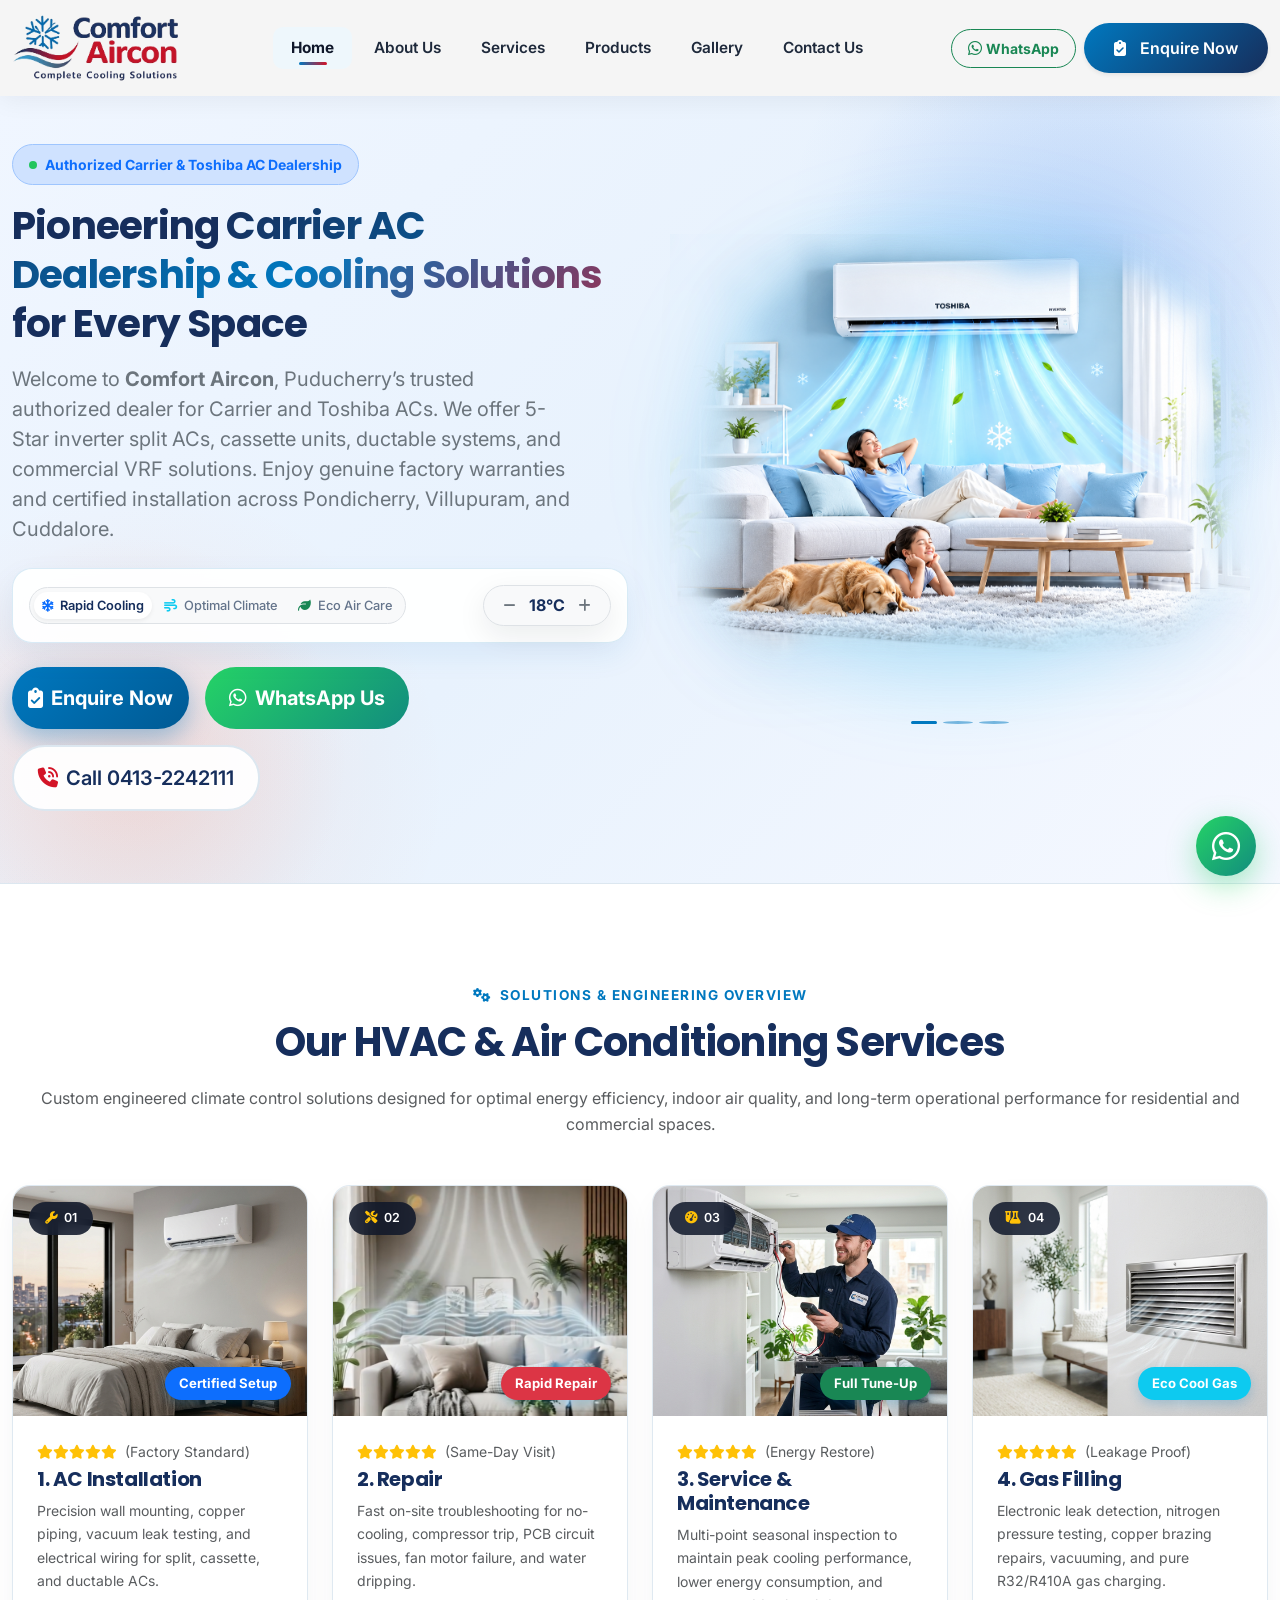
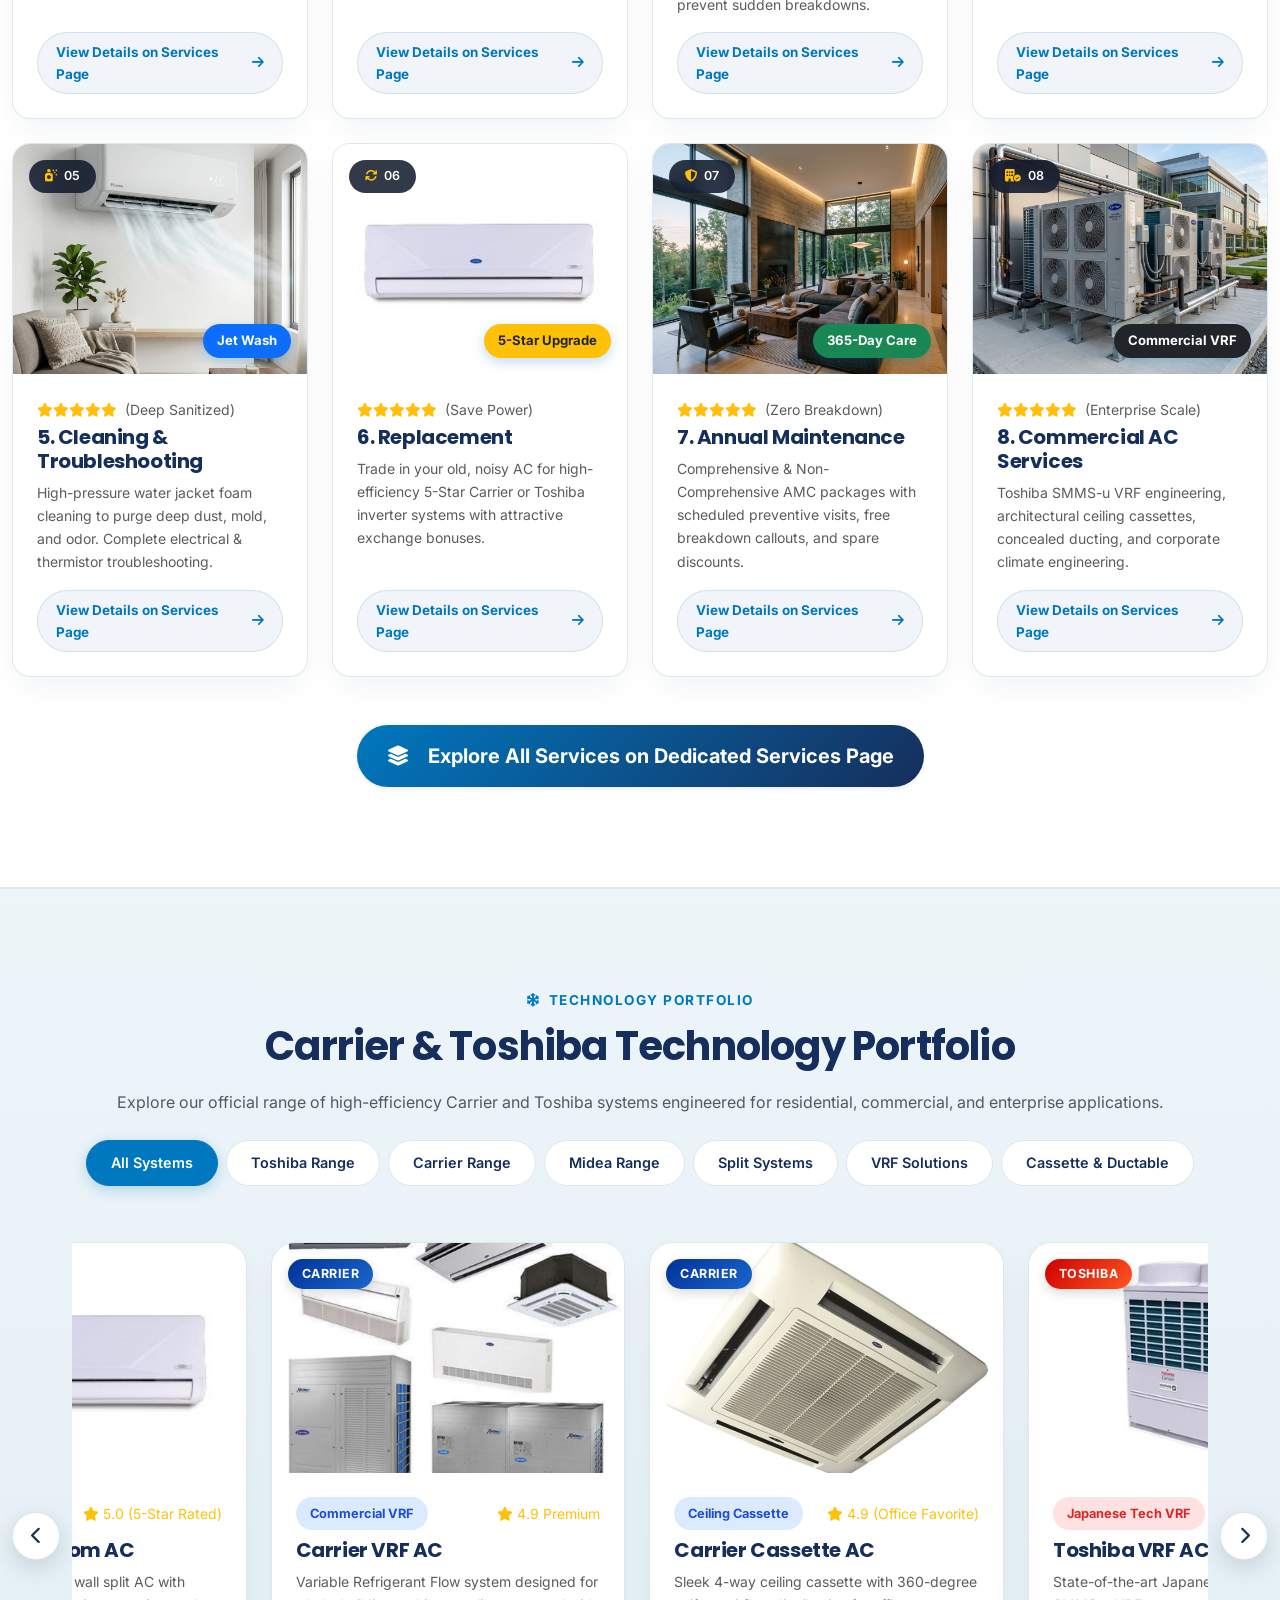
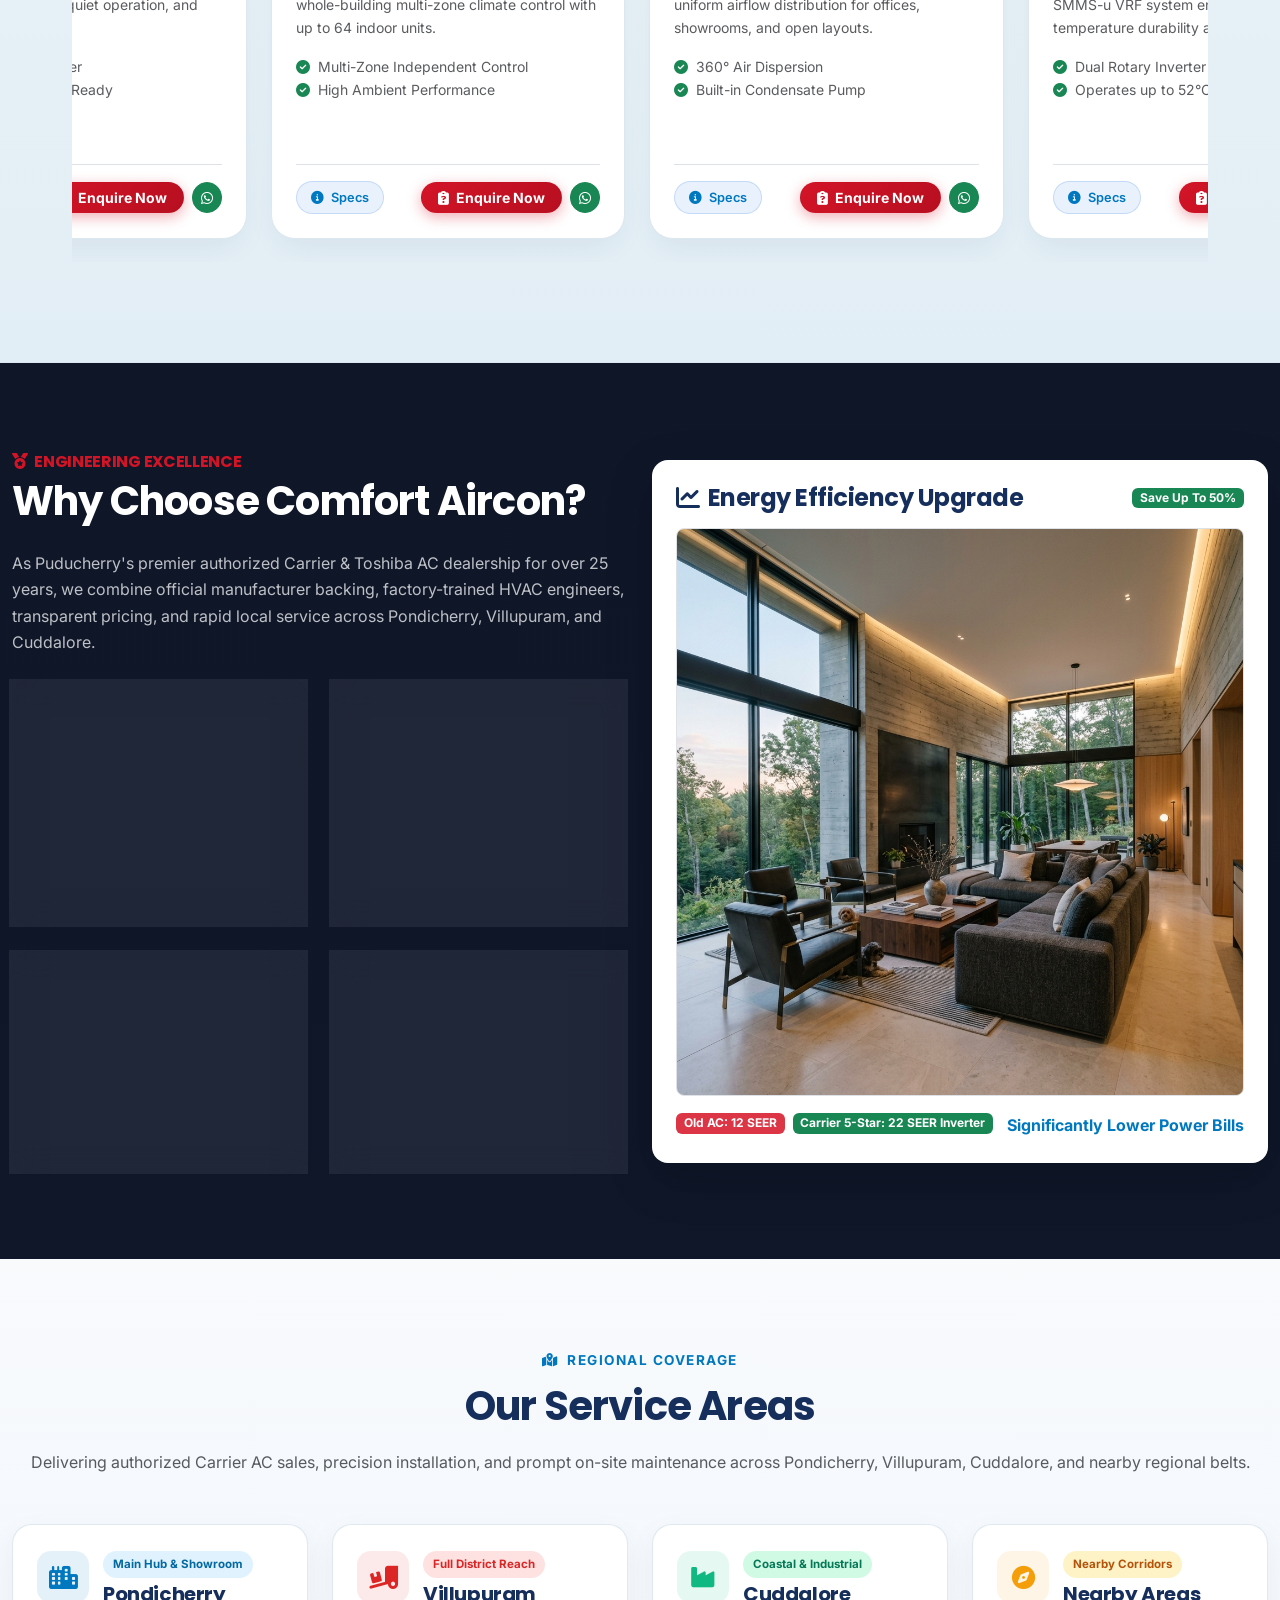
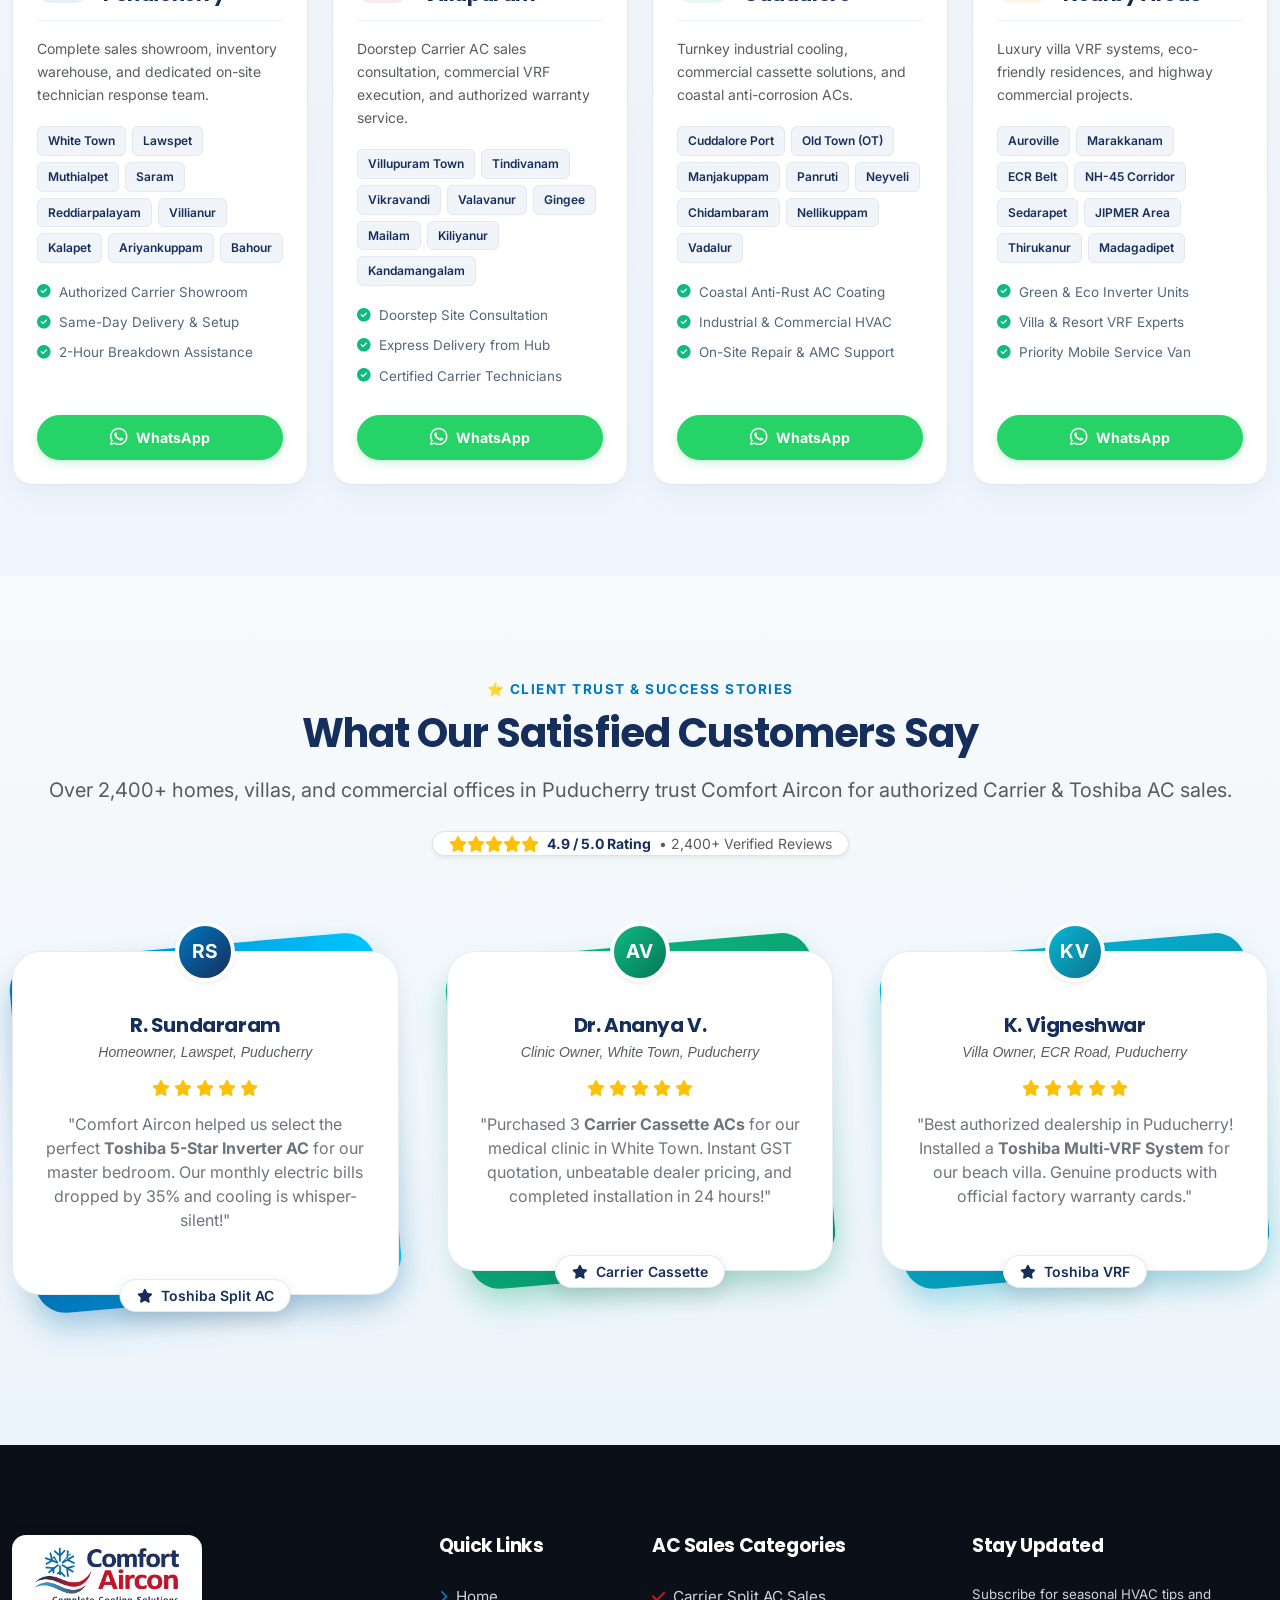
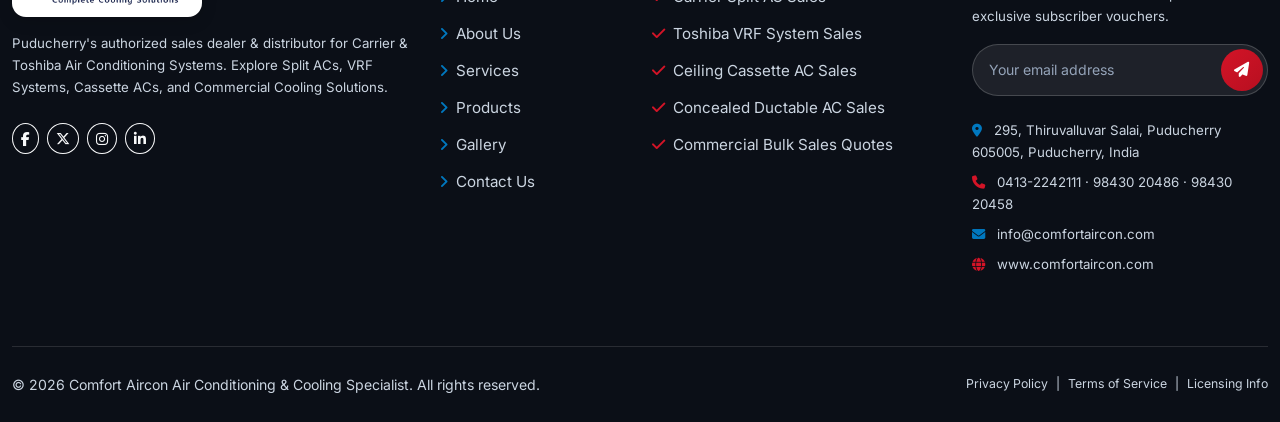
==== commit bc4ba4ab: "updates2" ====
--- a/index.html
+++ b/index.html
@@ -36,7 +36,7 @@
     <nav class="navbar navbar-expand-xl navbar-hvac sticky-top" id="mainNav">
         <div class="container-xxl">
             <a class="navbar-brand d-flex align-items-center me-0 me-xl-4 py-0" href="#home">
-                <img src="images/logo.png" alt="Comfort Aircon - HVAC Engineering & Solutions" class="navbar-logo-img">
+                <img src="images/logo.png" alt="Comfort Aircon - Authorized Carrier AC Dealer" class="navbar-logo-img">
             </a>
 
             <button class="navbar-toggler border-0 shadow-none p-2" type="button" data-bs-toggle="collapse"
@@ -47,27 +47,24 @@
 
             <div class="collapse navbar-collapse" id="hvacNavbarNav">
                 <ul class="navbar-nav mx-auto mb-2 mb-xl-0 align-items-xl-center gap-xl-1">
-                    <li class="nav-item"><a class="nav-link active" href="#home"><i
-                                class="fa-solid fa-house-chimney fs-7 me-1 text-primary-blue opacity-75"></i>Home</a>
-                    </li>
-                    <li class="nav-item"><a class="nav-link" href="#about">About Us</a></li>
-                    <li class="nav-item"><a class="nav-link" href="#services">HVAC Solutions</a></li>
-                    <li class="nav-item"><a class="nav-link" href="#products">Carrier & Toshiba Range</a></li>
-                    <li class="nav-item"><a class="nav-link" href="#contact">Contact Us</a></li>
+                    <li class="nav-item"><a class="nav-link active" href="index.html">Home</a></li>
+                    <li class="nav-item"><a class="nav-link" href="about.html">About Us</a></li>
+                    <li class="nav-item"><a class="nav-link" href="services.html">Services</a></li>
+                    <li class="nav-item"><a class="nav-link" href="products.html">Products</a></li>
+                    <li class="nav-item"><a class="nav-link" href="gallery.html">Gallery</a></li>
+                    <li class="nav-item"><a class="nav-link" href="contact.html">Contact Us</a></li>
                 </ul>
 
-                <div class="d-flex align-items-center gap-3 pt-3 pt-xl-0">
-                    <a href="tel:04132242111" class="nav-phone-pill d-none d-xxl-flex text-decoration-none">
-                        <div class="phone-pill-icon"><i class="fa-solid fa-phone-volume"></i></div>
-                        <div>
-                            <small class="d-block text-muted lh-1" style="font-size:0.7rem;">HVAC Helpline</small>
-                            <strong class="text-dark-navy fs-7">0413-2242111</strong>
-                        </div>
+                <div class="d-flex align-items-center gap-2 pt-3 pt-xl-0">
+                    <a href="https://wa.me/919843020486?text=Hi%20Comfort%20Aircon%2C%20I%20would%20like%20to%20enquire%20about%20Carrier%20AC%20sales%20and%20service."
+                        target="_blank"
+                        class="btn btn-sm btn-outline-success rounded-pill px-3 py-2 fw-bold d-none d-lg-inline-flex align-items-center gap-1">
+                        <i class="fa-brands fa-whatsapp fs-6"></i> WhatsApp
                     </a>
 
-
-                    <a href="#estimate" class="btn btn-custom-primary shadow-sm">
-                        <i class="fa-solid fa-clipboard-check me-1"></i> Consultation
+                    <a href="#appointmentModal" class="btn btn-custom-primary shadow-sm" data-bs-toggle="modal"
+                        data-bs-target="#appointmentModal">
+                        <i class="fa-solid fa-clipboard-check me-1"></i> Enquire Now
                     </a>
                 </div>
             </div>
@@ -90,21 +87,20 @@
                     <!-- Status Badge -->
                     <div
                         class="d-inline-flex align-items-center gap-2 px-3 py-2 rounded-pill bg-primary-subtle text-primary fw-bold small mb-3 border border-primary-subtle shadow-xs">
-                        <span class="pulse-dot"></span> Authorized Toshiba, Carrier & Midea HVAC Partner
+                        <span class="pulse-dot"></span> Authorized Carrier & Toshiba AC Dealership
                     </div>
 
                     <!-- Main Heading -->
-                    <h1 class="hero-title display-4 fw-extrabold text-navy lh-sm mb-3">
-                        Pioneering <span class="animated-gradient-text">HVAC Engineering & Cooling Solutions</span> for
-                        Every Space
+                    <h1 class="hero-title fw-extrabold text-navy lh-sm mb-3">
+                        Pioneering <span class="animated-gradient-text">Carrier AC Dealership & Cooling Solutions</span>
+                        for Every Space
                     </h1>
 
-                    <!-- Subtitle -->
+                    <!-- Subtitle / Company Introduction -->
                     <p class="hero-subtitle fs-5 text-secondary mb-4 col-xl-11 lh-base">
-                        Puducherry's trusted HVAC engineering firm and official authorized partner for Toshiba, Carrier
-                        & Midea
-                        Air Conditioning Systems. End-to-end climate control design, high-efficiency inverter units,
-                        Japanese VRF technology, and turnkey commercial installations.
+                        Welcome to <strong>Comfort Aircon</strong>, Puducherry’s trusted authorized dealer for Carrier and Toshiba ACs.
+                        We offer 5-Star inverter split ACs, cassette units, ductable systems, and commercial VRF solutions.
+                        Enjoy genuine factory warranties and certified installation across Pondicherry, Villupuram, and Cuddalore.
                     </p>
 
                     <!-- Interactive Quick Climate Simulator Bar -->
@@ -140,17 +136,23 @@
                         </div>
                     </div>
 
-                    <!-- Primary Action Buttons -->
+                    <!-- Primary Action Buttons: Enquire Now & WhatsApp & Call -->
                     <div class="d-flex flex-wrap gap-3 mb-4">
-                        <a href="#estimate"
+                        <a href="#appointmentModal" data-bs-toggle="modal" data-bs-target="#appointmentModal"
                             class="btn btn-primary btn-lg px-4.5 py-3 rounded-pill shadow-md fw-bold d-inline-flex align-items-center gap-2 hero-cta-btn">
-                            <i class="fa-solid fa-clipboard-check fs-5"></i> Request HVAC Consultation
+                            <i class="fa-solid fa-clipboard-check fs-5"></i> Enquire Now
                         </a>
-                        <a href="#services"
-                            class="btn btn-outline-secondary btn-lg px-4.5 py-3 rounded-pill fw-semibold d-inline-flex align-items-center gap-2 hero-secondary-btn">
-                            <i class="fa-solid fa-compass fs-5"></i> Explore Solutions
+                        <a href="https://wa.me/919843020486?text=Hi%20Comfort%20Aircon%2C%20I%20would%20like%20to%20enquire%20about%20Carrier%20AC%20sales%20and%20pricing."
+                            target="_blank"
+                            class="btn btn-success btn-lg px-4 py-3 rounded-pill fw-bold d-inline-flex align-items-center gap-2 hero-whatsapp-btn shadow-md">
+                            <i class="fa-brands fa-whatsapp fs-5"></i> WhatsApp Us
                         </a>
-                    </div>
+                        <a href="tel:04132242111"
+                            class="btn btn-outline-secondary btn-lg px-4 py-3 rounded-pill fw-semibold d-inline-flex align-items-center gap-2 hero-call-btn">
+                            <i class="fa-solid fa-phone-volume fs-5 text-accent-orange"></i> Call 0413-2242111
+                        </a>
+                    </div>
+
 
 
                 </div>
@@ -162,62 +164,59 @@
                         class="hero-img-glow position-absolute top-50 start-50 translate-middle w-100 h-100 rounded-circle">
                     </div>
 
-                    <img src="images/1.png" alt="Carrier & Toshiba HVAC Engineering Solutions Showcase"
-                        class="hero-main-img img-fluid position-relative z-2">
+                    <!-- Hero Section 3-Banner Slider Carousel -->
+                    <div id="heroBannerCarousel"
+                        class="carousel slide carousel-fade hero-banner-carousel position-relative z-2"
+                        data-bs-ride="carousel" data-bs-interval="3500">
+                        <!-- Carousel Indicators -->
+                        <div class="carousel-indicators hero-carousel-indicators">
+                            <button type="button" data-bs-target="#heroBannerCarousel" data-bs-slide-to="0"
+                                class="active" aria-current="true" aria-label="Slide 1"></button>
+                            <button type="button" data-bs-target="#heroBannerCarousel" data-bs-slide-to="1"
+                                aria-label="Slide 2"></button>
+                            <button type="button" data-bs-target="#heroBannerCarousel" data-bs-slide-to="2"
+                                aria-label="Slide 3"></button>
+                        </div>
+
+                        <!-- Carousel Slides -->
+                        <div class="carousel-inner">
+                            <div class="carousel-item active">
+                                <img src="images/AC BANNER444.png" alt="Carrier AC Dealership Solutions Banner"
+                                    class="hero-main-img img-fluid d-block mx-auto">
+                            </div>
+                            <div class="carousel-item">
+                                <img src="images/COMFORT AIRCON BANNER IMAGE 2 (2).png"
+                                    alt="Comfort Aircon Cooling Solutions Banner"
+                                    class="hero-main-img img-fluid d-block mx-auto">
+                            </div>
+                            <div class="carousel-item">
+                                <img src="images/PRNQUNI.png" alt="Carrier Air Conditioning Technology Banner"
+                                    class="hero-main-img img-fluid d-block mx-auto">
+                            </div>
+                        </div>
+                    </div>
 
                     <!-- Floating Card 1: Top Right (4.9 Rating with Stars) -->
-                    <div class="hero-floating-card floating-card-2">
-                        <div class="hero-icon-box p-2 rounded-3 bg-warning text-dark shadow-sm">
-                            <i class="fa-solid fa-star fs-5 text-white"></i>
-                        </div>
-                        <div class="text-start">
-                            <div class="d-flex align-items-center gap-1 mb-0.5">
-                                <strong class="text-navy lh-1 fw-bold" style="font-size: 0.95rem;">4.9 / 5.0</strong>
-                                <span class="text-warning small ms-1"><i class="fa-solid fa-star"></i><i
-                                        class="fa-solid fa-star"></i><i class="fa-solid fa-star"></i><i
-                                        class="fa-solid fa-star"></i><i class="fa-solid fa-star"></i></span>
-                            </div>
-                            <small class="text-muted d-block lh-1" style="font-size: 0.75rem;">2,400+ Verified
-                                Clients</small>
-                        </div>
-                    </div>
+
 
                     <!-- Floating Card 2: Middle Right (Eco Pure Air) -->
-                    <div class="hero-floating-card floating-card-top" style="top: 45%; right: -10px; left: auto;">
-                        <div class="hero-icon-box p-2 rounded-3 bg-success text-white shadow-sm">
-                            <i class="fa-solid fa-leaf fs-5"></i>
-                        </div>
-                        <div class="text-start">
-                            <strong class="d-block text-navy lh-1 mb-1 fw-bold" style="font-size: 0.92rem;">Eco Air
-                                Quality</strong>
-                            <small class="text-muted d-block lh-1" style="font-size: 0.75rem;">Advanced HEPA &
-                                Ionizer</small>
-                        </div>
-                    </div>
+
 
                     <!-- Floating Card 3: Bottom Left (Instant Cooling) -->
-                    <div class="hero-floating-card floating-card-1">
-                        <div class="hero-icon-box p-2 rounded-3 bg-primary text-white shadow-sm">
-                            <i class="fa-solid fa-user-gear fs-5"></i>
-                        </div>
-                        <div class="text-start">
-                            <strong class="d-block text-navy lh-1 mb-1 fw-bold" style="font-size: 0.92rem;">Expert
-                                Engineering</strong>
-                            <small class="text-muted d-block lh-1" style="font-size: 0.75rem;">Certified HVAC
-                                Technicians</small>
-                        </div>
-                    </div>
+
 
                 </div>
             </div>
         </div>
     </section>
 
-    <!-- 5. ABOUT / AUTHORIZED HVAC SOLUTIONS & COMPANY PROFILE SECTION -->
+    <!-- ========================================================
+         COMMENTED OUT SECTION: Company Profile & Expertise (Image 1)
+         ========================================================
     <section class="about-section" id="about">
         <div class="container-xxl">
             <div class="row align-items-center gy-5">
-                <!-- Left Column: Official Showroom & Engineering HQ Image -->
+                <!- - Left Column: Official Showroom & Engineering HQ Image - ->
                 <div class="col-lg-6">
                     <div class="about-img-grid pe-lg-4 position-relative">
                         <div class="position-relative overflow-hidden rounded-4 shadow-lg border border-3 border-white">
@@ -232,7 +231,7 @@
                     </div>
                 </div>
 
-                <!-- Right Column: Company Profile Description & Stats -->
+                <!- - Right Column: Company Profile Description & Stats - ->
                 <div class="col-lg-6 ps-lg-4">
                     <span class="section-tag"><i class="fa-solid fa-building me-1 text-primary-blue"></i> Company
                         Profile & Expertise</span>
@@ -283,124 +282,219 @@
             </div>
         </div>
     </section>
-
-    <!-- 6. FEATURED AIR CONDITIONER SALES CATEGORIES -->
+    ======================================================== -->
+
+    <!-- 4. SERVICES OVERVIEW SECTION (LINKING TO SERVICES PAGE) -->
     <section class="services-section" id="services">
         <div class="container-xxl">
             <div class="text-center max-w-700 mx-auto mb-5">
-                <span class="section-tag"><i class="fa-solid fa-gears me-1"></i> HVAC Solutions & Expertise</span>
-                <h2 class="section-title display-6 fw-bold">End-to-End HVAC & Cooling Solutions</h2>
+                <span class="section-tag"><i class="fa-solid fa-gears me-1"></i> Solutions & Engineering Overview</span>
+                <h2 class="section-title display-6 fw-bold">Our HVAC & Air Conditioning Services</h2>
                 <p class="text-muted fs-6">Custom engineered climate control solutions designed for optimal energy
-                    efficiency, indoor air quality, and long-term operational performance for homes and enterprises.</p>
+                    efficiency, indoor air quality, and long-term operational performance for residential and commercial
+                    spaces.</p>
             </div>
 
             <div class="row g-4">
-                <!-- Solution 1: Residential Split Systems -->
+                <!-- Service 1: AC Installation -->
                 <div class="col-lg-3 col-md-6">
-                    <div class="service-card">
+                    <div class="service-card d-flex flex-column h-100">
                         <div class="service-img-wrapper">
-                            <img src="images/carrier-split.png"
-                                alt="Residential HVAC Solutions - Carrier & Toshiba Split ACs">
-                            <span class="service-badge"><i class="fa-solid fa-house-laptop me-1 text-warning"></i>
-                                Residential</span>
-                            <span class="service-price-tag bg-primary text-white">5-Star Inverter</span>
-                        </div>
-                        <div class="service-card-body">
+                            <img src="images/carrier-split.png" alt="AC Installation - Carrier & Toshiba">
+                            <span class="service-badge"><i class="fa-solid fa-wrench me-1 text-warning"></i> 01</span>
+                            <span class="service-price-tag bg-primary text-white">Certified Setup</span>
+                        </div>
+                        <div class="service-card-body d-flex flex-column flex-grow-1">
                             <div class="text-warning small mb-1">
-                                <i class="fa-solid fa-star"></i><i class="fa-solid fa-star"></i><i
-                                    class="fa-solid fa-star"></i><i class="fa-solid fa-star"></i><i
-                                    class="fa-solid fa-star"></i>
-                                <span class="text-muted ms-1">(High Energy Saver)</span>
-                            </div>
-                            <h4 class="fw-bold fs-5 mb-2">Residential Split Solutions</h4>
-                            <p class="text-muted small mb-3">Carrier & Toshiba 5-Star inverter split systems providing
-                                rapid cooling, whisper-quiet operation, and advanced PM 2.5 air filtration for homes.
-                            </p>
-                            <a href="#estimate"
-                                class="text-primary-blue fw-bold small text-decoration-none d-inline-flex align-items-center">
-                                Explore Solutions <i class="fa-solid fa-chevron-right ms-1 fs-8"></i>
-                            </a>
-                        </div>
-                    </div>
-                </div>
-
-                <!-- Solution 2: Commercial VRF Systems -->
+                                <i class="fa-solid fa-star"></i><i class="fa-solid fa-star"></i><i class="fa-solid fa-star"></i><i class="fa-solid fa-star"></i><i class="fa-solid fa-star"></i>
+                                <span class="text-muted ms-1">(Factory Standard)</span>
+                            </div>
+                            <h4 class="fw-bold fs-5 mb-2">1. AC Installation</h4>
+                            <p class="text-muted small mb-3">Precision wall mounting, copper piping, vacuum leak testing, and electrical wiring for split, cassette, and ductable ACs.</p>
+                            <div class="mt-auto">
+                                <a href="services.html" class="btn-service-link w-100 justify-content-center">
+                                    View Details on Services Page <i class="fa-solid fa-arrow-right ms-1"></i>
+                                </a>
+                            </div>
+                        </div>
+                    </div>
+                </div>
+
+                <!-- Service 2: Repair -->
                 <div class="col-lg-3 col-md-6">
-                    <div class="service-card">
+                    <div class="service-card d-flex flex-column h-100">
                         <div class="service-img-wrapper">
-                            <img src="images/toshiba-vrf.png" alt="Commercial VRF Engineering - Toshiba SMMS-u">
-                            <span class="service-badge bg-primary">Japanese Tech</span>
-                            <span class="service-price-tag bg-navy text-white">Commercial VRF</span>
-                        </div>
-                        <div class="service-card-body">
+                            <img src="images/videoframe_5055.png" alt="AC Repair Services">
+                            <span class="service-badge"><i class="fa-solid fa-screwdriver-wrench me-1 text-warning"></i> 02</span>
+                            <span class="service-price-tag bg-danger text-white">Rapid Repair</span>
+                        </div>
+                        <div class="service-card-body d-flex flex-column flex-grow-1">
                             <div class="text-warning small mb-1">
-                                <i class="fa-solid fa-star"></i><i class="fa-solid fa-star"></i><i
-                                    class="fa-solid fa-star"></i><i class="fa-solid fa-star"></i><i
-                                    class="fa-solid fa-star"></i>
-                                <span class="text-muted ms-1">(Multi-Zone Control)</span>
-                            </div>
-                            <h4 class="fw-bold fs-5 mb-2">VRF & VRV System Engineering</h4>
-                            <p class="text-muted small mb-3">Toshiba SMMS-u VRF systems engineered for multi-story
-                                corporate offices, IT parks, luxury villas, and commercial complexes.</p>
-                            <a href="#estimate"
-                                class="text-primary-blue fw-bold small text-decoration-none d-inline-flex align-items-center">
-                                Commercial Solutions <i class="fa-solid fa-chevron-right ms-1 fs-8"></i>
-                            </a>
-                        </div>
-                    </div>
-                </div>
-
-                <!-- Solution 3: Ceiling Cassette HVAC -->
+                                <i class="fa-solid fa-star"></i><i class="fa-solid fa-star"></i><i class="fa-solid fa-star"></i><i class="fa-solid fa-star"></i><i class="fa-solid fa-star"></i>
+                                <span class="text-muted ms-1">(Same-Day Visit)</span>
+                            </div>
+                            <h4 class="fw-bold fs-5 mb-2">2. Repair</h4>
+                            <p class="text-muted small mb-3">Fast on-site troubleshooting for no-cooling, compressor trip, PCB circuit issues, fan motor failure, and water dripping.</p>
+                            <div class="mt-auto">
+                                <a href="services.html" class="btn-service-link w-100 justify-content-center">
+                                    View Details on Services Page <i class="fa-solid fa-arrow-right ms-1"></i>
+                                </a>
+                            </div>
+                        </div>
+                    </div>
+                </div>
+
+                <!-- Service 3: Service & Maintenance -->
                 <div class="col-lg-3 col-md-6">
-                    <div class="service-card">
+                    <div class="service-card d-flex flex-column h-100">
                         <div class="service-img-wrapper">
-                            <img src="images/carrier-cassette.png" alt="Ceiling Cassette HVAC Solutions">
-                            <span class="service-badge bg-success">Ceiling 360°</span>
-                            <span class="service-price-tag bg-success text-white">Architectural HVAC</span>
-                        </div>
-                        <div class="service-card-body">
+                            <img src="images/hero_tech.png" alt="AC Service & Maintenance">
+                            <span class="service-badge"><i class="fa-solid fa-gauge-high me-1 text-warning"></i> 03</span>
+                            <span class="service-price-tag bg-success text-white">Full Tune-Up</span>
+                        </div>
+                        <div class="service-card-body d-flex flex-column flex-grow-1">
                             <div class="text-warning small mb-1">
-                                <i class="fa-solid fa-star"></i><i class="fa-solid fa-star"></i><i
-                                    class="fa-solid fa-star"></i><i class="fa-solid fa-star"></i><i
-                                    class="fa-solid fa-star"></i>
-                                <span class="text-muted ms-1">(Uniform Airflow)</span>
-                            </div>
-                            <h4 class="fw-bold fs-5 mb-2">Cassette HVAC Solutions</h4>
-                            <p class="text-muted small mb-3">4-way airflow ceiling cassette systems designed for
-                                open-plan offices, showrooms, retail outlets, and commercial dining venues.</p>
-                            <a href="#estimate"
-                                class="text-primary-blue fw-bold small text-decoration-none d-inline-flex align-items-center">
-                                Architectural Solutions <i class="fa-solid fa-chevron-right ms-1 fs-8"></i>
-                            </a>
-                        </div>
-                    </div>
-                </div>
-
-                <!-- Solution 4: Concealed Ductable HVAC -->
+                                <i class="fa-solid fa-star"></i><i class="fa-solid fa-star"></i><i class="fa-solid fa-star"></i><i class="fa-solid fa-star"></i><i class="fa-solid fa-star"></i>
+                                <span class="text-muted ms-1">(Energy Restore)</span>
+                            </div>
+                            <h4 class="fw-bold fs-5 mb-2">3. Service & Maintenance</h4>
+                            <p class="text-muted small mb-3">Multi-point seasonal inspection to maintain peak cooling performance, lower energy consumption, and prevent sudden breakdowns.</p>
+                            <div class="mt-auto">
+                                <a href="services.html" class="btn-service-link w-100 justify-content-center">
+                                    View Details on Services Page <i class="fa-solid fa-arrow-right ms-1"></i>
+                                </a>
+                            </div>
+                        </div>
+                    </div>
+                </div>
+
+                <!-- Service 4: Gas Filling -->
                 <div class="col-lg-3 col-md-6">
-                    <div class="service-card">
+                    <div class="service-card d-flex flex-column h-100">
                         <div class="service-img-wrapper">
-                            <img src="images/duct.png" alt="Concealed Ductable HVAC Solutions">
-                            <span class="service-badge bg-primary-blue">Invisible Cooling</span>
-                            <span class="service-price-tag bg-info text-white">Central Ducting</span>
-                        </div>
-                        <div class="service-card-body">
+                            <img src="images/duct.png" alt="AC Gas Filling Services">
+                            <span class="service-badge"><i class="fa-solid fa-flask-vial me-1 text-warning"></i> 04</span>
+                            <span class="service-price-tag bg-info text-white">Eco Cool Gas</span>
+                        </div>
+                        <div class="service-card-body d-flex flex-column flex-grow-1">
                             <div class="text-warning small mb-1">
-                                <i class="fa-solid fa-star"></i><i class="fa-solid fa-star"></i><i
-                                    class="fa-solid fa-star"></i><i class="fa-solid fa-star"></i><i
-                                    class="fa-solid fa-star"></i>
-                                <span class="text-muted ms-1">(High-Capacity Ducting)</span>
-                            </div>
-                            <h4 class="fw-bold fs-5 mb-2">Concealed Ductable Systems</h4>
-                            <p class="text-muted small mb-3">High-capacity ceiling concealed ductable systems providing
-                                seamless, hidden cooling with linear diffusers for luxury interiors.</p>
-                            <a href="#estimate"
-                                class="text-primary-blue fw-bold small text-decoration-none d-inline-flex align-items-center">
-                                Centralized Systems <i class="fa-solid fa-chevron-right ms-1 fs-8"></i>
-                            </a>
-                        </div>
-                    </div>
-                </div>
+                                <i class="fa-solid fa-star"></i><i class="fa-solid fa-star"></i><i class="fa-solid fa-star"></i><i class="fa-solid fa-star"></i><i class="fa-solid fa-star"></i>
+                                <span class="text-muted ms-1">(Leakage Proof)</span>
+                            </div>
+                            <h4 class="fw-bold fs-5 mb-2">4. Gas Filling</h4>
+                            <p class="text-muted small mb-3">Electronic leak detection, nitrogen pressure testing, copper brazing repairs, vacuuming, and pure R32/R410A gas charging.</p>
+                            <div class="mt-auto">
+                                <a href="services.html" class="btn-service-link w-100 justify-content-center">
+                                    View Details on Services Page <i class="fa-solid fa-arrow-right ms-1"></i>
+                                </a>
+                            </div>
+                        </div>
+                    </div>
+                </div>
+
+                <!-- Service 5: Cleaning & Troubleshooting -->
+                <div class="col-lg-3 col-md-6">
+                    <div class="service-card d-flex flex-column h-100">
+                        <div class="service-img-wrapper">
+                            <img src="images/ac.png" alt="AC Cleaning & Troubleshooting">
+                            <span class="service-badge"><i class="fa-solid fa-spray-can-sparkles me-1 text-warning"></i> 05</span>
+                            <span class="service-price-tag bg-primary text-white">Jet Wash</span>
+                        </div>
+                        <div class="service-card-body d-flex flex-column flex-grow-1">
+                            <div class="text-warning small mb-1">
+                                <i class="fa-solid fa-star"></i><i class="fa-solid fa-star"></i><i class="fa-solid fa-star"></i><i class="fa-solid fa-star"></i><i class="fa-solid fa-star"></i>
+                                <span class="text-muted ms-1">(Deep Sanitized)</span>
+                            </div>
+                            <h4 class="fw-bold fs-5 mb-2">5. Cleaning & Troubleshooting</h4>
+                            <p class="text-muted small mb-3">High-pressure water jacket foam cleaning to purge deep dust, mold, and odor. Complete electrical & thermistor troubleshooting.</p>
+                            <div class="mt-auto">
+                                <a href="services.html" class="btn-service-link w-100 justify-content-center">
+                                    View Details on Services Page <i class="fa-solid fa-arrow-right ms-1"></i>
+                                </a>
+                            </div>
+                        </div>
+                    </div>
+                </div>
+
+                <!-- Service 6: Replacement -->
+                <div class="col-lg-3 col-md-6">
+                    <div class="service-card d-flex flex-column h-100">
+                        <div class="service-img-wrapper">
+                            <img src="images/carrier-split-ac.jpg" alt="AC Replacement and Upgrade">
+                            <span class="service-badge"><i class="fa-solid fa-arrows-rotate me-1 text-warning"></i> 06</span>
+                            <span class="service-price-tag bg-warning text-dark">5-Star Upgrade</span>
+                        </div>
+                        <div class="service-card-body d-flex flex-column flex-grow-1">
+                            <div class="text-warning small mb-1">
+                                <i class="fa-solid fa-star"></i><i class="fa-solid fa-star"></i><i class="fa-solid fa-star"></i><i class="fa-solid fa-star"></i><i class="fa-solid fa-star"></i>
+                                <span class="text-muted ms-1">(Save Power)</span>
+                            </div>
+                            <h4 class="fw-bold fs-5 mb-2">6. Replacement</h4>
+                            <p class="text-muted small mb-3">Trade in your old, noisy AC for high-efficiency 5-Star Carrier or Toshiba inverter systems with attractive exchange bonuses.</p>
+                            <div class="mt-auto">
+                                <a href="services.html" class="btn-service-link w-100 justify-content-center">
+                                    View Details on Services Page <i class="fa-solid fa-arrow-right ms-1"></i>
+                                </a>
+                            </div>
+                        </div>
+                    </div>
+                </div>
+
+                <!-- Service 7: Annual Maintenance -->
+                <div class="col-lg-3 col-md-6">
+                    <div class="service-card d-flex flex-column h-100">
+                        <div class="service-img-wrapper">
+                            <img src="images/livingroom.png" alt="Annual Maintenance Contract AMC">
+                            <span class="service-badge"><i class="fa-solid fa-shield-halved me-1 text-warning"></i> 07</span>
+                            <span class="service-price-tag bg-success text-white">365-Day Care</span>
+                        </div>
+                        <div class="service-card-body d-flex flex-column flex-grow-1">
+                            <div class="text-warning small mb-1">
+                                <i class="fa-solid fa-star"></i><i class="fa-solid fa-star"></i><i class="fa-solid fa-star"></i><i class="fa-solid fa-star"></i><i class="fa-solid fa-star"></i>
+                                <span class="text-muted ms-1">(Zero Breakdown)</span>
+                            </div>
+                            <h4 class="fw-bold fs-5 mb-2">7. Annual Maintenance</h4>
+                            <p class="text-muted small mb-3">Comprehensive & Non-Comprehensive AMC packages with scheduled preventive visits, free breakdown callouts, and spare discounts.</p>
+                            <div class="mt-auto">
+                                <a href="services.html" class="btn-service-link w-100 justify-content-center">
+                                    View Details on Services Page <i class="fa-solid fa-arrow-right ms-1"></i>
+                                </a>
+                            </div>
+                        </div>
+                    </div>
+                </div>
+
+                <!-- Service 8: Commercial AC Services -->
+                <div class="col-lg-3 col-md-6">
+                    <div class="service-card d-flex flex-column h-100">
+                        <div class="service-img-wrapper">
+                            <img src="images/carrier-vrf.png" alt="Commercial AC Services">
+                            <span class="service-badge"><i class="fa-solid fa-building-circle-check me-1 text-warning"></i> 08</span>
+                            <span class="service-price-tag bg-dark text-white">Commercial VRF</span>
+                        </div>
+                        <div class="service-card-body d-flex flex-column flex-grow-1">
+                            <div class="text-warning small mb-1">
+                                <i class="fa-solid fa-star"></i><i class="fa-solid fa-star"></i><i class="fa-solid fa-star"></i><i class="fa-solid fa-star"></i><i class="fa-solid fa-star"></i>
+                                <span class="text-muted ms-1">(Enterprise Scale)</span>
+                            </div>
+                            <h4 class="fw-bold fs-5 mb-2">8. Commercial AC Services</h4>
+                            <p class="text-muted small mb-3">Toshiba SMMS-u VRF engineering, architectural ceiling cassettes, concealed ducting, and corporate climate engineering.</p>
+                            <div class="mt-auto">
+                                <a href="services.html" class="btn-service-link w-100 justify-content-center">
+                                    View Details on Services Page <i class="fa-solid fa-arrow-right ms-1"></i>
+                                </a>
+                            </div>
+                        </div>
+                    </div>
+                </div>
+            </div>
+
+            <!-- Link to Services Page CTA Button -->
+            <div class="text-center mt-5">
+                <a href="services.html"
+                    class="btn btn-custom-primary btn-lg px-4.5 py-3 rounded-pill fw-bold shadow-sm">
+                    <i class="fa-solid fa-layer-group me-2"></i> Explore All Services on Dedicated Services Page
+                </a>
             </div>
         </div>
     </section>
@@ -472,11 +566,21 @@
                                             data-desc="High-efficiency inverter wall split AC with rapid cool mode, ultra-quiet operation, and PM 2.5 air filtration."
                                             data-specs="1.5 Ton 5-Star Inverter • PM 2.5 Air Filter • 10-Year Compressor Warranty • Ultra Quiet 21dB"
                                             data-img="images/carrier-split-ac.jpg">
-                                            <i class="fa-solid fa-circle-info me-1"></i> Quick Specs
+                                            <i class="fa-solid fa-circle-info me-1"></i> Specs
                                         </button>
-                                        <a href="#estimate" class="btn btn-sm btn-custom-accent rounded-pill px-3">
-                                            <i class="fa-solid fa-clipboard-check me-1"></i> Consult Engineer
-                                        </a>
+                                        <div class="product-enquire-bar">
+                                            <button class="btn btn-sm btn-enquire-product rounded-pill px-3 py-1.5"
+                                                data-product-name="Carrier Split Room AC" data-bs-toggle="modal"
+                                                data-bs-target="#appointmentModal">
+                                                <i class="fa-solid fa-clipboard-question me-1"></i> Enquire Now
+                                            </button>
+                                            <a href="https://wa.me/919843020486?text=Hi%20Comfort%20Aircon%2C%20I%20would%20like%20to%20enquire%20about%20Carrier%20Split%20Room%20AC."
+                                                target="_blank"
+                                                class="btn btn-sm btn-success rounded-pill px-2.5 py-1.5 text-white"
+                                                title="Enquire on WhatsApp">
+                                                <i class="fa-brands fa-whatsapp"></i>
+                                            </a>
+                                        </div>
                                     </div>
                                 </div>
                             </div>
@@ -514,11 +618,21 @@
                                             data-desc="Variable Refrigerant Flow system designed for whole-building multi-zone climate control with up to 64 indoor units."
                                             data-specs="Up to 64 Indoor Units • Variable Speed DC Inverter • Centralized Smart Touch Controller • 52°C Ambient Cooling"
                                             data-img="images/carrier-vrf-ac.jpg">
-                                            <i class="fa-solid fa-circle-info me-1"></i> Quick Specs
+                                            <i class="fa-solid fa-circle-info me-1"></i> Specs
                                         </button>
-                                        <a href="#estimate" class="btn btn-sm btn-custom-accent rounded-pill px-3">
-                                            <i class="fa-solid fa-clipboard-check me-1"></i> Consult Engineer
-                                        </a>
+                                        <div class="product-enquire-bar">
+                                            <button class="btn btn-sm btn-enquire-product rounded-pill px-3 py-1.5"
+                                                data-product-name="Carrier VRF AC" data-bs-toggle="modal"
+                                                data-bs-target="#appointmentModal">
+                                                <i class="fa-solid fa-clipboard-question me-1"></i> Enquire Now
+                                            </button>
+                                            <a href="https://wa.me/919843020486?text=Hi%20Comfort%20Aircon%2C%20I%20would%20like%20to%20enquire%20about%20Carrier%20VRF%20AC."
+                                                target="_blank"
+                                                class="btn btn-sm btn-success rounded-pill px-2.5 py-1.5 text-white"
+                                                title="Enquire on WhatsApp">
+                                                <i class="fa-brands fa-whatsapp"></i>
+                                            </a>
+                                        </div>
                                     </div>
                                 </div>
                             </div>
@@ -556,11 +670,21 @@
                                             data-desc="Sleek 4-way ceiling cassette with 360-degree uniform airflow distribution for offices, showrooms, and open layouts."
                                             data-specs="360° Airflow Louvers • Built-in Lift Condensate Drain Pump • Slim Ceiling Depth • Wireless Remote"
                                             data-img="images/carrier-cassette.jpg">
-                                            <i class="fa-solid fa-circle-info me-1"></i> Quick Specs
+                                            <i class="fa-solid fa-circle-info me-1"></i> Specs
                                         </button>
-                                        <a href="#estimate" class="btn btn-sm btn-custom-accent rounded-pill px-3">
-                                            <i class="fa-solid fa-clipboard-check me-1"></i> Consult Engineer
-                                        </a>
+                                        <div class="product-enquire-bar">
+                                            <button class="btn btn-sm btn-enquire-product rounded-pill px-3 py-1.5"
+                                                data-product-name="Carrier Cassette AC" data-bs-toggle="modal"
+                                                data-bs-target="#appointmentModal">
+                                                <i class="fa-solid fa-clipboard-question me-1"></i> Enquire Now
+                                            </button>
+                                            <a href="https://wa.me/919843020486?text=Hi%20Comfort%20Aircon%2C%20I%20would%20like%20to%20enquire%20about%20Carrier%20Cassette%20AC."
+                                                target="_blank"
+                                                class="btn btn-sm btn-success rounded-pill px-2.5 py-1.5 text-white"
+                                                title="Enquire on WhatsApp">
+                                                <i class="fa-brands fa-whatsapp"></i>
+                                            </a>
+                                        </div>
                                     </div>
                                 </div>
                             </div>
@@ -599,11 +723,21 @@
                                             data-desc="State-of-the-art Japanese engineering SMMS-u VRF system engineered for extreme temperature durability and maximum COP."
                                             data-specs="SMMS-u Technology • Twin Rotary DC Inverter Compressor • Intelligent Oil Control • Extreme Heat Resilient"
                                             data-img="images/toshiba-vrf.jpg">
-                                            <i class="fa-solid fa-circle-info me-1"></i> Quick Specs
+                                            <i class="fa-solid fa-circle-info me-1"></i> Specs
                                         </button>
-                                        <a href="#estimate" class="btn btn-sm btn-custom-accent rounded-pill px-3">
-                                            <i class="fa-solid fa-clipboard-check me-1"></i> Consult Engineer
-                                        </a>
+                                        <div class="product-enquire-bar">
+                                            <button class="btn btn-sm btn-enquire-product rounded-pill px-3 py-1.5"
+                                                data-product-name="Toshiba VRF AC" data-bs-toggle="modal"
+                                                data-bs-target="#appointmentModal">
+                                                <i class="fa-solid fa-clipboard-question me-1"></i> Enquire Now
+                                            </button>
+                                            <a href="https://wa.me/919843020486?text=Hi%20Comfort%20Aircon%2C%20I%20would%20like%20to%20enquire%20about%20Toshiba%20VRF%20AC."
+                                                target="_blank"
+                                                class="btn btn-sm btn-success rounded-pill px-2.5 py-1.5 text-white"
+                                                title="Enquire on WhatsApp">
+                                                <i class="fa-brands fa-whatsapp"></i>
+                                            </a>
+                                        </div>
                                     </div>
                                 </div>
                             </div>
@@ -642,11 +776,21 @@
                                             data-desc="Premium ceiling cassette with independent louvers, plasma ionizer air sanitation, and self-cleaning operation."
                                             data-specs="Plasma Air Ionizer • Independent 4-Louver Directing • Self-Cleaning Coil • Ultra Low Noise Operation"
                                             data-img="images/toshiba-cassette.jpeg">
-                                            <i class="fa-solid fa-circle-info me-1"></i> Quick Specs
+                                            <i class="fa-solid fa-circle-info me-1"></i> Specs
                                         </button>
-                                        <a href="#estimate" class="btn btn-sm btn-custom-accent rounded-pill px-3">
-                                            <i class="fa-solid fa-clipboard-check me-1"></i> Consult Engineer
-                                        </a>
+                                        <div class="product-enquire-bar">
+                                            <button class="btn btn-sm btn-enquire-product rounded-pill px-3 py-1.5"
+                                                data-product-name="Toshiba Cassette AC" data-bs-toggle="modal"
+                                                data-bs-target="#appointmentModal">
+                                                <i class="fa-solid fa-clipboard-question me-1"></i> Enquire Now
+                                            </button>
+                                            <a href="https://wa.me/919843020486?text=Hi%20Comfort%20Aircon%2C%20I%20would%20like%20to%20enquire%20about%20Toshiba%20Cassette%20AC."
+                                                target="_blank"
+                                                class="btn btn-sm btn-success rounded-pill px-2.5 py-1.5 text-white"
+                                                title="Enquire on WhatsApp">
+                                                <i class="fa-brands fa-whatsapp"></i>
+                                            </a>
+                                        </div>
                                     </div>
                                 </div>
                             </div>
@@ -665,7 +809,7 @@
                                         <span class="text-warning small"><i class="fa-solid fa-star"></i> 4.9
                                             Architectural</span>
                                     </div>
-                                    <h4 class="fw-bold fs-5 text-dark-navy mb-2">CARRIER Ductable AC</h4>
+                                    <h4 class="fw-bold fs-5 text-dark-navy mb-2">Carrier Ductable AC</h4>
                                     <p class="text-muted small mb-3">Concealed ceiling split unit providing seamless
                                         hidden
                                         cooling with custom linear diffusers for luxury residences.</p>
@@ -685,11 +829,21 @@
                                             data-desc="Concealed ceiling split unit providing seamless hidden cooling with custom linear diffusers for luxury residences."
                                             data-specs="100% Concealed In-Ceiling • High Static Pressure Blower • Linear Grill Integration • Central Automation Ready"
                                             data-img="images/carrier-duct.jpg">
-                                            <i class="fa-solid fa-circle-info me-1"></i> Quick Specs
+                                            <i class="fa-solid fa-circle-info me-1"></i> Specs
                                         </button>
-                                        <a href="#estimate" class="btn btn-sm btn-custom-accent rounded-pill px-3">
-                                            <i class="fa-solid fa-clipboard-check me-1"></i> Consult Engineer
-                                        </a>
+                                        <div class="product-enquire-bar">
+                                            <button class="btn btn-sm btn-enquire-product rounded-pill px-3 py-1.5"
+                                                data-product-name="Carrier Ductable AC" data-bs-toggle="modal"
+                                                data-bs-target="#appointmentModal">
+                                                <i class="fa-solid fa-clipboard-question me-1"></i> Enquire Now
+                                            </button>
+                                            <a href="https://wa.me/919843020486?text=Hi%20Comfort%20Aircon%2C%20I%20would%20like%20to%20enquire%20about%20Carrier%20Ductable%20AC."
+                                                target="_blank"
+                                                class="btn btn-sm btn-success rounded-pill px-2.5 py-1.5 text-white"
+                                                title="Enquire on WhatsApp">
+                                                <i class="fa-brands fa-whatsapp"></i>
+                                            </a>
+                                        </div>
                                     </div>
                                 </div>
                             </div>
@@ -708,7 +862,7 @@
                                         <span class="text-warning small"><i class="fa-solid fa-star"></i> 5.0
                                             Inverter</span>
                                     </div>
-                                    <h4 class="fw-bold fs-5 text-dark-navy mb-2">TOSHIBA Split AC</h4>
+                                    <h4 class="fw-bold fs-5 text-dark-navy mb-2">Toshiba Split AC</h4>
                                     <p class="text-muted small mb-3">Toshiba Daiseikai high-wall inverter AC featuring
                                         Magic
                                         Coil dirt-resistant heat exchanger fins and eco-mode power save.</p>
@@ -728,11 +882,21 @@
                                             data-desc="Toshiba Daiseikai high-wall inverter AC featuring Magic Coil dirt-resistant heat exchanger fins and eco-mode power save."
                                             data-specs="Magic Coil Self-Cleaning Heat Exchanger • Hi-Power Turbo Chill • 5-Star Energy Saver • 10-Yr Warranty"
                                             data-img="images/toshiba-split-ac.jpeg">
-                                            <i class="fa-solid fa-circle-info me-1"></i> Quick Specs
+                                            <i class="fa-solid fa-circle-info me-1"></i> Specs
                                         </button>
-                                        <a href="#estimate" class="btn btn-sm btn-custom-accent rounded-pill px-3">
-                                            <i class="fa-solid fa-clipboard-check me-1"></i> Consult Engineer
-                                        </a>
+                                        <div class="product-enquire-bar">
+                                            <button class="btn btn-sm btn-enquire-product rounded-pill px-3 py-1.5"
+                                                data-product-name="Toshiba Split AC" data-bs-toggle="modal"
+                                                data-bs-target="#appointmentModal">
+                                                <i class="fa-solid fa-clipboard-question me-1"></i> Enquire Now
+                                            </button>
+                                            <a href="https://wa.me/919843020486?text=Hi%20Comfort%20Aircon%2C%20I%20would%20like%20to%20enquire%20about%20Toshiba%20Split%20AC."
+                                                target="_blank"
+                                                class="btn btn-sm btn-success rounded-pill px-2.5 py-1.5 text-white"
+                                                title="Enquire on WhatsApp">
+                                                <i class="fa-brands fa-whatsapp"></i>
+                                            </a>
+                                        </div>
                                     </div>
                                 </div>
                             </div>
@@ -777,11 +941,21 @@
                                             data-desc="High-efficiency smart inverter wall split AC with AI eco-mode cooling, hyper graphene anti-corrosion fins, and Wi-Fi voice control."
                                             data-specs="1.5 Ton 5-Star Inverter • AI Smart Save • Hyper Graphene Fins • Wi-Fi App & Voice Control"
                                             data-img="images/carrier-split-ac.jpg">
-                                            <i class="fa-solid fa-circle-info me-1"></i> Quick Specs
+                                            <i class="fa-solid fa-circle-info me-1"></i> Specs
                                         </button>
-                                        <a href="#estimate" class="btn btn-sm btn-custom-accent rounded-pill px-3">
-                                            <i class="fa-solid fa-clipboard-check me-1"></i> Consult Engineer
-                                        </a>
+                                        <div class="product-enquire-bar">
+                                            <button class="btn btn-sm btn-enquire-product rounded-pill px-3 py-1.5"
+                                                data-product-name="Midea Smart Inverter AC" data-bs-toggle="modal"
+                                                data-bs-target="#appointmentModal">
+                                                <i class="fa-solid fa-clipboard-question me-1"></i> Enquire Now
+                                            </button>
+                                            <a href="https://wa.me/919843020486?text=Hi%20Comfort%20Aircon%2C%20I%20would%20like%20to%20enquire%20about%20Midea%20Smart%20Inverter%20AC."
+                                                target="_blank"
+                                                class="btn btn-sm btn-success rounded-pill px-2.5 py-1.5 text-white"
+                                                title="Enquire on WhatsApp">
+                                                <i class="fa-brands fa-whatsapp"></i>
+                                            </a>
+                                        </div>
                                     </div>
                                 </div>
                             </div>
@@ -791,7 +965,383 @@
             </div>
     </section>
 
-    <!-- 7. CORE ENGINEERING COMPETENCIES SECTION -->
+    <!-- 5. "WHY CHOOSE US" SECTION -->
+    <section class="why-choose-us-section" id="why-choose-us">
+        <div class="container-xxl">
+            <div class="row align-items-center gy-5">
+                <div class="col-lg-6">
+                    <span class="text-accent-orange font-heading text-uppercase fw-bold tracking-wider fs-7">
+                        <i class="fa-solid fa-medal me-1"></i> Engineering Excellence
+                    </span>
+                    <h2 class="text-white section-title display-5 fw-bold mb-4">
+                        Why Choose Comfort Aircon?
+                    </h2>
+                    <p class="text-light opacity-75 mb-4 fs-6">
+                        As Puducherry's premier authorized Carrier & Toshiba AC dealership for over 25 years, we combine
+                        official manufacturer backing, factory-trained HVAC engineers, transparent pricing, and rapid
+                        local service across Pondicherry, Villupuram, and Cuddalore.
+                    </p>
+                    <div class="row g-3 g-md-4">
+                        <!-- Reason 1: Authorized Carrier & Toshiba Dealership -->
+                        <div class="col-sm-6">
+                            <div class="why-choose-card h-100">
+                                <div class="why-icon"><i class="fa-solid fa-certificate"></i></div>
+                                <h5 class="text-white fw-bold">Authorized Carrier Dealer</h5>
+                                <p class="text-light opacity-75 small mb-0">100% genuine equipment directly sourced with
+                                    manufacturer warranty & GST invoices.</p>
+                            </div>
+                        </div>
+                        <!-- Reason 2: 25+ Years HVAC Heritage -->
+                        <div class="col-sm-6">
+                            <div class="why-choose-card h-100">
+                                <div class="why-icon"><i class="fa-solid fa-award"></i></div>
+                                <h5 class="text-white fw-bold">25+ Years Experience</h5>
+                                <p class="text-light opacity-75 small mb-0">Over two decades of proven cooling
+                                    excellence across 15,000+ completed installations.</p>
+                            </div>
+                        </div>
+                        <!-- Reason 3: Brand-Certified Engineers -->
+                        <div class="col-sm-6">
+                            <div class="why-choose-card h-100">
+                                <div class="why-icon"><i class="fa-solid fa-id-card"></i></div>
+                                <h5 class="text-white fw-bold">Certified HVAC Engineers</h5>
+                                <p class="text-light opacity-75 small mb-0">Factory-trained specialists ensuring
+                                    precision load calculation, ducting, and setup.</p>
+                            </div>
+                        </div>
+                        <!-- Reason 4: Transparent BOQ Proposals -->
+                        <div class="col-sm-6">
+                            <div class="why-choose-card h-100">
+                                <div class="why-icon"><i class="fa-solid fa-hand-holding-dollar"></i></div>
+                                <h5 class="text-white fw-bold">Transparent BOQ Pricing</h5>
+                                <p class="text-light opacity-75 small mb-0">Clear, itemized proposals with zero hidden
+                                    costs and free initial site consultation.</p>
+                            </div>
+                        </div>
+                    </div>
+                </div>
+
+                <div class="col-lg-6">
+                    <div class="p-4 rounded-4 bg-white text-dark shadow-lg">
+                        <div class="d-flex flex-wrap justify-content-between align-items-center gap-2 mb-3">
+                            <h4 class="fw-bold mb-0 text-dark-navy">
+                                <i class="fa-solid fa-chart-line text-primary-blue me-2"></i>Energy Efficiency Upgrade
+                            </h4>
+                            <span class="badge bg-success text-white">Save Up To 50%</span>
+                        </div>
+                        <img src="images/livingroom.png" alt="Comfort Aircon Energy Saving Living Room Installation"
+                            class="img-fluid rounded-3 mb-3 border">
+                        <div class="d-flex flex-wrap justify-content-between align-items-center gap-2">
+                            <div class="d-flex flex-wrap gap-1">
+                                <span class="badge bg-danger me-1 mb-1">Old AC: 12 SEER</span>
+                                <span class="badge bg-success mb-1">Carrier 5-Star: 22 SEER Inverter</span>
+                            </div>
+                            <strong class="text-primary-blue fs-6">Significantly Lower Power Bills</strong>
+                        </div>
+                    </div>
+                </div>
+            </div>
+        </div>
+    </section>
+
+    <!-- 6. SERVICE AREAS SECTION -->
+    <section class="service-areas-section" id="service-areas">
+        <div class="container-xxl">
+            <div class="text-center max-w-700 mx-auto mb-5">
+                <span class="section-tag"><i class="fa-solid fa-map-location-dot me-1"></i> Regional Coverage</span>
+                <h2 class="section-title display-6 fw-bold">Our Service Areas</h2>
+                <p class="text-muted fs-6">Delivering authorized Carrier AC sales, precision installation, and prompt
+                    on-site maintenance across Pondicherry, Villupuram, Cuddalore, and nearby regional belts.</p>
+            </div>
+
+            <div class="row g-4">
+                <!-- Area 1: Pondicherry (Puducherry) -->
+                <div class="col-lg-3 col-md-6">
+                    <div class="area-card">
+                        <div class="area-card-header">
+                            <div class="area-icon-box">
+                                <i class="fa-solid fa-city"></i>
+                            </div>
+                            <div>
+                                <span class="area-badge-primary">Main Hub & Showroom</span>
+                                <h4 class="fw-bold fs-5 mb-0 text-dark-navy">Pondicherry</h4>
+                            </div>
+                        </div>
+                        <p class="small text-muted mb-2">Complete sales showroom, inventory warehouse, and dedicated
+                            on-site technician response team.</p>
+                        <div class="area-locations-tags">
+                            <span class="location-tag">White Town</span>
+                            <span class="location-tag">Lawspet</span>
+                            <span class="location-tag">Muthialpet</span>
+                            <span class="location-tag">Saram</span>
+                            <span class="location-tag">Reddiarpalayam</span>
+                            <span class="location-tag">Villianur</span>
+                            <span class="location-tag">Kalapet</span>
+                            <span class="location-tag">Ariyankuppam</span>
+                            <span class="location-tag">Bahour</span>
+                        </div>
+                        <ul class="area-features-list">
+                            <li><i class="fa-solid fa-circle-check"></i> Authorized Carrier Showroom</li>
+                            <li><i class="fa-solid fa-circle-check"></i> Same-Day Delivery & Setup</li>
+                            <li><i class="fa-solid fa-circle-check"></i> 2-Hour Breakdown Assistance</li>
+                        </ul>
+                        <div class="area-action-btns">
+                            <a href="https://wa.me/919843020486?text=Hi%20Comfort%20Aircon%2C%20I%20need%20AC%20service%20in%20Pondicherry."
+                                target="_blank" class="btn-area-whatsapp"><i class="fa-brands fa-whatsapp fs-5"></i>
+                                WhatsApp</a>
+                        </div>
+                    </div>
+                </div>
+
+                <!-- Area 2: Villupuram District -->
+                <div class="col-lg-3 col-md-6">
+                    <div class="area-card">
+                        <div class="area-card-header">
+                            <div class="area-icon-box" style="background: rgba(220, 38, 38, 0.1); color: #DC2626;">
+                                <i class="fa-solid fa-truck-ramp-box"></i>
+                            </div>
+                            <div>
+                                <span class="area-badge-primary" style="background: #FEE2E2; color: #DC2626;">Full
+                                    District Reach</span>
+                                <h4 class="fw-bold fs-5 mb-0 text-dark-navy">Villupuram</h4>
+                            </div>
+                        </div>
+                        <p class="small text-muted mb-2">Doorstep Carrier AC sales consultation, commercial VRF
+                            execution, and authorized warranty service.</p>
+                        <div class="area-locations-tags">
+                            <span class="location-tag">Villupuram Town</span>
+                            <span class="location-tag">Tindivanam</span>
+                            <span class="location-tag">Vikravandi</span>
+                            <span class="location-tag">Valavanur</span>
+                            <span class="location-tag">Gingee</span>
+                            <span class="location-tag">Mailam</span>
+                            <span class="location-tag">Kiliyanur</span>
+                            <span class="location-tag">Kandamangalam</span>
+                        </div>
+                        <ul class="area-features-list">
+                            <li><i class="fa-solid fa-circle-check"></i> Doorstep Site Consultation</li>
+                            <li><i class="fa-solid fa-circle-check"></i> Express Delivery from Hub</li>
+                            <li><i class="fa-solid fa-circle-check"></i> Certified Carrier Technicians</li>
+                        </ul>
+                        <div class="area-action-btns">
+                            <a href="https://wa.me/919843020486?text=Hi%20Comfort%20Aircon%2C%20I%20need%20AC%20service%20in%20Villupuram."
+                                target="_blank" class="btn-area-whatsapp"><i class="fa-brands fa-whatsapp fs-5"></i>
+                                WhatsApp</a>
+                        </div>
+                    </div>
+                </div>
+
+                <!-- Area 3: Cuddalore District -->
+                <div class="col-lg-3 col-md-6">
+                    <div class="area-card">
+                        <div class="area-card-header">
+                            <div class="area-icon-box" style="background: rgba(16, 185, 129, 0.1); color: #10B981;">
+                                <i class="fa-solid fa-industry"></i>
+                            </div>
+                            <div>
+                                <span class="area-badge-primary" style="background: #D1FAE5; color: #047857;">Coastal &
+                                    Industrial</span>
+                                <h4 class="fw-bold fs-5 mb-0 text-dark-navy">Cuddalore</h4>
+                            </div>
+                        </div>
+                        <p class="small text-muted mb-2">Turnkey industrial cooling, commercial cassette solutions, and
+                            coastal anti-corrosion ACs.</p>
+                        <div class="area-locations-tags">
+                            <span class="location-tag">Cuddalore Port</span>
+                            <span class="location-tag">Old Town (OT)</span>
+                            <span class="location-tag">Manjakuppam</span>
+                            <span class="location-tag">Panruti</span>
+                            <span class="location-tag">Neyveli</span>
+                            <span class="location-tag">Chidambaram</span>
+                            <span class="location-tag">Nellikuppam</span>
+                            <span class="location-tag">Vadalur</span>
+                        </div>
+                        <ul class="area-features-list">
+                            <li><i class="fa-solid fa-circle-check"></i> Coastal Anti-Rust AC Coating</li>
+                            <li><i class="fa-solid fa-circle-check"></i> Industrial & Commercial HVAC</li>
+                            <li><i class="fa-solid fa-circle-check"></i> On-Site Repair & AMC Support</li>
+                        </ul>
+                        <div class="area-action-btns">
+                            <a href="https://wa.me/919843020458?text=Hi%20Comfort%20Aircon%2C%20I%20need%20AC%20service%20in%20Cuddalore."
+                                target="_blank" class="btn-area-whatsapp"><i class="fa-brands fa-whatsapp fs-5"></i>
+                                WhatsApp</a>
+                        </div>
+                    </div>
+                </div>
+
+                <!-- Area 4: Nearby Regional Corridors -->
+                <div class="col-lg-3 col-md-6">
+                    <div class="area-card">
+                        <div class="area-card-header">
+                            <div class="area-icon-box" style="background: rgba(245, 158, 11, 0.1); color: #F59E0B;">
+                                <i class="fa-solid fa-compass"></i>
+                            </div>
+                            <div>
+                                <span class="area-badge-primary" style="background: #FEF3C7; color: #B45309;">Nearby
+                                    Corridors</span>
+                                <h4 class="fw-bold fs-5 mb-0 text-dark-navy">Nearby Areas</h4>
+                            </div>
+                        </div>
+                        <p class="small text-muted mb-2">Luxury villa VRF systems, eco-friendly residences, and highway
+                            commercial projects.</p>
+                        <div class="area-locations-tags">
+                            <span class="location-tag">Auroville</span>
+                            <span class="location-tag">Marakkanam</span>
+                            <span class="location-tag">ECR Belt</span>
+                            <span class="location-tag">NH-45 Corridor</span>
+                            <span class="location-tag">Sedarapet</span>
+                            <span class="location-tag">JIPMER Area</span>
+                            <span class="location-tag">Thirukanur</span>
+                            <span class="location-tag">Madagadipet</span>
+                        </div>
+                        <ul class="area-features-list">
+                            <li><i class="fa-solid fa-circle-check"></i> Green & Eco Inverter Units</li>
+                            <li><i class="fa-solid fa-circle-check"></i> Villa & Resort VRF Experts</li>
+                            <li><i class="fa-solid fa-circle-check"></i> Priority Mobile Service Van</li>
+                        </ul>
+                        <div class="area-action-btns">
+                            <a href="https://wa.me/919843020486?text=Hi%20Comfort%20Aircon%2C%20I%20need%20AC%20service%20in%20Auroville%20or%20nearby%20area."
+                                target="_blank" class="btn-area-whatsapp"><i class="fa-brands fa-whatsapp fs-5"></i>
+                                WhatsApp</a>
+                        </div>
+                    </div>
+                </div>
+            </div>
+        </div>
+    </section>
+
+    <!-- ========================================================
+         COMMENTED OUT SECTION: Immediate Contact & Enquiry (Image 2)
+         ========================================================
+    <section class="faq-form-section py-5" id="estimate">
+        <div class="container-xxl">
+            <div class="text-center max-w-700 mx-auto mb-5">
+                <span class="section-tag"><i class="fa-solid fa-headset me-1"></i> Immediate Contact & Enquiry</span>
+                <h2 class="section-title display-6 fw-bold">Get In Touch With Comfort Aircon</h2>
+                <p class="text-muted fs-6">Have a question about Carrier AC models, pricing, or HVAC installation? Connect immediately via WhatsApp or phone call, or request a customized consultation proposal.</p>
+            </div>
+
+            <div class="row gy-5">
+                <!- - Left Column: Immediate Action Buttons (WhatsApp & Call) - ->
+                <div class="col-lg-5">
+                    <div class="d-flex flex-column gap-4 h-100 justify-content-center">
+                        <!- - WhatsApp Card - ->
+                        <div class="p-4 rounded-4 shadow-sm border bg-white position-relative overflow-hidden">
+                            <div class="d-flex align-items-center gap-3 mb-3">
+                                <div class="p-3 rounded-circle bg-success text-white fs-3 d-flex align-items-center justify-content-center" style="width: 60px; height: 60px;">
+                                    <i class="fa-brands fa-whatsapp"></i>
+                                </div>
+                                <div>
+                                    <span class="badge bg-success-subtle text-success fw-bold small">Instant Chat Support</span>
+                                    <h4 class="fw-bold mb-0 text-dark-navy">WhatsApp Enquiry</h4>
+                                </div>
+                            </div>
+                            <p class="small text-muted mb-3">Chat directly with our sales & engineering specialists. Get instant product catalogs, price quotes, and installation guidance.</p>
+                            <a href="https://wa.me/919843020486?text=Hi%20Comfort%20Aircon%2C%20I%20would%20like%20to%20enquire%20about%20Carrier%20AC%20sales%20and%20service."
+                                target="_blank" class="btn btn-success w-100 py-3 rounded-pill fw-bold shadow-sm d-flex align-items-center justify-content-center gap-2">
+                                <i class="fa-brands fa-whatsapp fs-5"></i> Chat on WhatsApp (98430 20486)
+                            </a>
+                        </div>
+
+                        <!- - Phone Call Card (Mobile Opens Dial Screen) - ->
+                        <div class="p-4 rounded-4 shadow-sm border bg-white position-relative overflow-hidden">
+                            <div class="d-flex align-items-center gap-3 mb-3">
+                                <div class="p-3 rounded-circle bg-primary text-white fs-3 d-flex align-items-center justify-content-center" style="width: 60px; height: 60px;">
+                                    <i class="fa-solid fa-phone-volume"></i>
+                                </div>
+                                <div>
+                                    <span class="badge bg-primary-subtle text-primary fw-bold small">Immediate Phone Connection</span>
+                                    <h4 class="fw-bold mb-0 text-dark-navy">Call Comfort Aircon</h4>
+                                </div>
+                            </div>
+                            <p class="small text-muted mb-3">Speak directly with our technical team. On mobile phones, tapping Call instantly opens your phone dialer screen.</p>
+                            <div class="d-flex flex-column gap-2">
+                                <a href="tel:04132242111" class="btn btn-primary w-100 py-3 rounded-pill fw-bold shadow-sm d-flex align-items-center justify-content-center gap-2">
+                                    <i class="fa-solid fa-phone fs-5"></i> Call Landline: 0413-2242111
+                                </a>
+                                <div class="d-flex gap-2">
+                                    <a href="tel:9843020486" class="btn btn-outline-primary flex-grow-1 py-2 rounded-pill fw-semibold small d-flex align-items-center justify-content-center gap-1">
+                                        <i class="fa-solid fa-mobile-screen"></i> 98430 20486
+                                    </a>
+                                    <a href="tel:9843020458" class="btn btn-outline-primary flex-grow-1 py-2 rounded-pill fw-semibold small d-flex align-items-center justify-content-center gap-1">
+                                        <i class="fa-solid fa-mobile-screen"></i> 98430 20458
+                                    </a>
+                                </div>
+                            </div>
+                        </div>
+                    </div>
+                </div>
+
+                <!- - Right Column: Consultation / Enquiry Form - ->
+                <div class="col-lg-7">
+                    <div class="estimate-form-card shadow-lg p-4 p-md-5 rounded-4 bg-white border">
+                        <span class="badge bg-primary-blue text-white px-3 py-2 rounded-pill mb-2">
+                            <i class="fa-solid fa-clipboard-question me-1"></i> Technical Proposal
+                        </span>
+                        <h3 class="fw-bold mb-2">Request HVAC Consultation</h3>
+                        <p class="text-muted small mb-4">Submit your cooling requirements and our certified Carrier engineers will contact you with an itemized technical recommendation.</p>
+
+                        <form id="estimateForm">
+                            <div class="row g-3">
+                                <div class="col-md-6">
+                                    <label class="form-label small fw-bold text-dark-navy">Full Name *</label>
+                                    <input type="text" class="form-control form-control-custom" id="estName"
+                                        placeholder="John Doe" required>
+                                </div>
+                                <div class="col-md-6">
+                                    <label class="form-label small fw-bold text-dark-navy">Phone Number *</label>
+                                    <input type="tel" class="form-control form-control-custom" id="estPhone"
+                                        placeholder="98430 00000" required>
+                                </div>
+                                <div class="col-md-6">
+                                    <label class="form-label small fw-bold text-dark-navy">Email Address *</label>
+                                    <input type="email" class="form-control form-control-custom" id="estEmail"
+                                        placeholder="john@example.com" required>
+                                </div>
+                                <div class="col-md-6">
+                                    <label class="form-label small fw-bold text-dark-navy">AC Category / System Needed</label>
+                                    <select class="form-select form-control-custom" id="estService">
+                                        <option value="split-ac">Carrier / Toshiba Inverter Split Systems</option>
+                                        <option value="vrf-system">Toshiba Commercial VRF / VRV Engineering</option>
+                                        <option value="cassette-ac">Architectural Ceiling Cassette Systems</option>
+                                        <option value="ductable-ac">Concealed Ductable Central Air</option>
+                                        <option value="bulk-sales">Turnkey Commercial & Enterprise Solutions</option>
+                                    </select>
+                                </div>
+                                <div class="col-12">
+                                    <label class="form-label small fw-bold text-dark-navy">City / Location / Pincode</label>
+                                    <input type="text" class="form-control form-control-custom" id="estZip"
+                                        placeholder="e.g. Puducherry, Villupuram, Cuddalore, 605001">
+                                </div>
+                                <div class="col-12">
+                                    <label class="form-label small fw-bold text-dark-navy">Project Scope / Requirements</label>
+                                    <textarea class="form-control form-control-custom" id="estNotes" rows="3"
+                                        placeholder="Specify your space (home, office, clinic, villa), room size, or AC model preference..."></textarea>
+                                </div>
+                                <div class="col-12">
+                                    <div class="p-3 bg-light-gray rounded-3 border d-flex flex-column flex-sm-row justify-content-between align-items-start align-items-sm-center gap-2 mb-3">
+                                        <div>
+                                            <span class="d-block small text-muted">Quality Guarantee</span>
+                                            <strong class="text-primary-blue fs-6" id="estPricePreview">Certified Engineering Solution</strong>
+                                        </div>
+                                        <span class="badge-soft-success">Official Carrier Warranty</span>
+                                    </div>
+                                    <button type="submit" class="btn btn-custom-accent w-100 justify-content-center py-3 fs-6">
+                                        <i class="fa-solid fa-paper-plane me-2"></i> Submit HVAC Consultation Request
+                                    </button>
+                                </div>
+                            </div>
+                        </form>
+                    </div>
+                </div>
+            </div>
+        </div>
+    </section>
+    ======================================================== -->
+
+    <!-- ========================================================
+         COMMENTED OUT SECTION: Engineering Excellence & Partner Brands (Image 3)
+         ========================================================
     <section class="additional-services-section position-relative overflow-hidden pt-5" id="specialized">
         <div class="ambient-glow-orb orb-1"></div>
         <div class="ambient-glow-orb orb-2"></div>
@@ -808,7 +1358,7 @@
             </div>
 
             <div class="row g-4">
-                <!-- Card 1: Direct Authorized Partnership -->
+                <!- - Card 1: Direct Authorized Partnership - ->
                 <div class="col-lg-4 col-md-6 reveal-on-scroll">
                     <div
                         class="additional-service-box h-100 p-4 rounded-4 shadow-sm border bg-white position-relative overflow-hidden">
@@ -830,7 +1380,7 @@
                     </div>
                 </div>
 
-                <!-- Card 2: Thermal Load & System Design -->
+                <!- - Card 2: Thermal Load & System Design - ->
                 <div class="col-lg-4 col-md-6 reveal-on-scroll">
                     <div
                         class="additional-service-box h-100 p-4 rounded-4 shadow-sm border bg-white position-relative overflow-hidden">
@@ -853,7 +1403,7 @@
                     </div>
                 </div>
 
-                <!-- Card 3: Turnkey Project Engineering -->
+                <!- - Card 3: Turnkey Project Engineering - ->
                 <div class="col-lg-4 col-md-6 reveal-on-scroll">
                     <div
                         class="additional-service-box h-100 p-4 rounded-4 shadow-sm border bg-white position-relative overflow-hidden">
@@ -876,7 +1426,7 @@
                     </div>
                 </div>
 
-                <!-- Card 4: Certified Engineering Execution -->
+                <!- - Card 4: Certified Engineering Execution - ->
                 <div class="col-lg-4 col-md-6 reveal-on-scroll">
                     <div
                         class="additional-service-box h-100 p-4 rounded-4 shadow-sm border bg-white position-relative overflow-hidden">
@@ -898,7 +1448,7 @@
                     </div>
                 </div>
 
-                <!-- Card 5: Flexible Project Financing -->
+                <!- - Card 5: Flexible Project Financing - ->
                 <div class="col-lg-4 col-md-6 reveal-on-scroll">
                     <div
                         class="additional-service-box h-100 p-4 rounded-4 shadow-sm border bg-white position-relative overflow-hidden">
@@ -921,7 +1471,7 @@
                     </div>
                 </div>
 
-                <!-- Card 6: Comprehensive Maintenance & AMC -->
+                <!- - Card 6: Comprehensive Maintenance & AMC - ->
                 <div class="col-lg-4 col-md-6 reveal-on-scroll">
                     <div
                         class="additional-service-box h-100 p-4 rounded-4 shadow-sm border bg-white position-relative overflow-hidden">
@@ -945,9 +1495,9 @@
                 </div>
             </div>
         </div>
-        <!-- OUR PARTNER BRANDS SECTION -->
+        <!- - OUR PARTNER BRANDS SECTION - ->
         <section class="partner-brands-section position-relative overflow-hidden" id="partner-brands">
-            <!-- Ambient Glowing Wave Ribbon SVG Overlay -->
+            <!- - Ambient Glowing Wave Ribbon SVG Overlay - ->
             <svg class="wave-overlay-art" xmlns="http://www.w3.org/2000/svg" viewBox="0 0 1440 320"
                 preserveAspectRatio="none">
                 <defs>
@@ -968,11 +1518,11 @@
                     d="M-100,190 C280,310 620,90 980,240 C1180,320 1380,120 1600,210" />
             </svg>
 
-            <!-- Technical Blueprint HVAC Line Art Watermark Overlay -->
+            <!- - Technical Blueprint HVAC Line Art Watermark Overlay - ->
             <div class="blueprint-overlay-art"></div>
 
             <div class="container-xxl position-relative z-2">
-                <!-- Section Header -->
+                <!- - Section Header - ->
                 <div class="text-center max-w-700 mx-auto mb-5">
                     <span class="partner-header-badge shadow-sm">
                         <i class="fa-solid fa-rosette-discount-check me-2"></i> Authorized Distribution &amp; OEM
@@ -985,9 +1535,9 @@
                         engineering support.</p>
                 </div>
 
-                <!-- Static Responsive Grid of Partner Brand Cards -->
+                <!- - Static Responsive Grid of Partner Brand Cards - ->
                 <div class="row g-4 justify-content-center align-items-stretch">
-                    <!-- Toshiba Card (Featured Active Border) -->
+                    <!- - Toshiba Card (Featured Active Border) - ->
                     <div class="col-lg-4 col-md-6 reveal-on-scroll">
                         <div class="brand-partner-card brand-card-toshiba shadow-md h-100 text-start">
                             <div
@@ -1011,7 +1561,7 @@
                         </div>
                     </div>
 
-                    <!-- Carrier Card -->
+                    <!- - Carrier Card - ->
                     <div class="col-lg-4 col-md-6 reveal-on-scroll">
                         <div class="brand-partner-card brand-card-carrier shadow-sm h-100 text-start">
                             <div
@@ -1035,7 +1585,7 @@
                         </div>
                     </div>
 
-                    <!-- Midea Card -->
+                    <!- - Midea Card - ->
                     <div class="col-lg-4 col-md-6 reveal-on-scroll">
                         <div class="brand-partner-card brand-card-midea shadow-sm h-100 text-start">
                             <div
@@ -1044,7 +1594,7 @@
                                     <svg class="midea-logo-icon" viewBox="0 0 24 24" width="28" height="28"
                                         fill="#0087C5">
                                         <path
-                                            d="M12 2C6.48 2 2 6.48 2 12s4.48 10 10 10 10-4.48 10-10S17.52 2 12 2zm0 18c-4.41 0-8-3.59-8-8 0-2.05.78-3.91 2.05-5.32 1.49 2.57 4.25 4.32 7.45 4.32 2.15 0 4.09-.78 5.58-2.06C19.64 10.3 20 11.11 20 12c0 4.41-3.59 8-8 8z" />
+                                             d="M12 2C6.48 2 2 6.48 2 12s4.48 10 10 10 10-4.48 10-10S17.52 2 12 2zm0 18c-4.41 0-8-3.59-8-8 0-2.05.78-3.91 2.05-5.32 1.49 2.57 4.25 4.32 7.45 4.32 2.15 0 4.09-.78 5.58-2.06C19.64 10.3 20 11.11 20 12c0 4.41-3.59 8-8 8z" />
                                     </svg>
                                     <span class="brand-logo-midea">Midea</span>
                                 </div>
@@ -1062,990 +1612,606 @@
                                         <i class="fa-solid fa-cloud-sun me-1.5"></i> AI Eco Smart &amp; Hyper Graphene
                                     </span>
                                 </div>
-                            </div>
                         </div>
                     </div>
                 </div>
             </div>
         </section>
-
-        <!-- 8. FAQ & QUICK ESTIMATE FORM SECTION -->
-        <section class="faq-form-section" id="faq">
-            <div class="container-xxl" id="estimate">
-                <div class="row gy-5">
-                    <!-- FAQ Column -->
-                    <div class="col-lg-6">
-                        <span class="section-tag fw-bold text-primary-blue">Got Questions?</span>
-                        <h2 class="section-title mb-4 text-dark-navy fw-extrabold">Frequently Asked Questions</h2>
-
-                        <div class="accordion accordion-custom" id="hvacFaqAccordion">
-                            <div class="accordion-item">
-                                <h3 class="accordion-header">
-                                    <button class="accordion-button" type="button" data-bs-toggle="collapse"
-                                        data-bs-target="#faq1" aria-expanded="true">
-                                        <i class="fa-solid fa-certificate me-2 text-primary-blue"></i> Are you an
-                                        authorized
-                                        dealer for Toshiba, Carrier, and Midea?
-                                    </button>
-                                </h3>
-                                <div id="faq1" class="accordion-collapse collapse show"
-                                    data-bs-parent="#hvacFaqAccordion">
-                                    <div class="accordion-body text-muted">
-                                        Yes! We are an official authorized sales dealer and distributor for Toshiba,
-                                        Carrier, and
-                                        Midea air conditioners in Puducherry, offering 100% genuine products with
-                                        manufacturer warranty certificates.
+    ======================================================== -->
+
+    <!-- ========================================================
+         COMMENTED OUT SECTION: FAQ & Showroom Location (Image 4)
+         ========================================================
+    <section class="faq-form-section py-5" id="faq">
+        <div class="container-xxl">
+            <div class="row gy-5">
+                <!- - FAQ Column (Left) - ->
+                <div class="col-lg-6">
+                    <span class="section-tag fw-bold text-primary-blue">Got Questions?</span>
+                    <h2 class="section-title mb-4 text-dark-navy fw-extrabold">Frequently Asked Questions</h2>
+
+                    <div class="accordion accordion-custom" id="hvacFaqAccordion">
+                        <div class="accordion-item">
+                            <h3 class="accordion-header">
+                                <button class="accordion-button" type="button" data-bs-toggle="collapse"
+                                    data-bs-target="#faq1" aria-expanded="true">
+                                    <i class="fa-solid fa-certificate me-2 text-primary-blue"></i> Are you an
+                                    authorized dealer for Carrier, Toshiba, and Midea?
+                                </button>
+                            </h3>
+                            <div id="faq1" class="accordion-collapse collapse show"
+                                data-bs-parent="#hvacFaqAccordion">
+                                <div class="accordion-body text-muted">
+                                    Yes! We are an official authorized sales dealer and distributor for Carrier, Toshiba, and Midea air conditioners in Puducherry, offering 100% genuine products with manufacturer warranty certificates and factory support.
+                                </div>
+                            </div>
+                        </div>
+
+                        <div class="accordion-item">
+                            <h3 class="accordion-header">
+                                <button class="accordion-button collapsed" type="button" data-bs-toggle="collapse"
+                                    data-bs-target="#faq2">
+                                    <i class="fa-solid fa-shield-halved me-2 text-accent-orange"></i> What warranty
+                                    comes with new AC purchases?
+                                </button>
+                            </h3>
+                            <div id="faq2" class="accordion-collapse collapse" data-bs-parent="#hvacFaqAccordion">
+                                <div class="accordion-body text-muted">
+                                    All Carrier and Toshiba AC units purchased from Comfort Aircon include up to 10-year compressor warranties and official brand parts coverage with factory warranty registration.
+                                </div>
+                            </div>
+                        </div>
+
+                        <div class="accordion-item">
+                            <h3 class="accordion-header">
+                                <button class="accordion-button collapsed" type="button" data-bs-toggle="collapse"
+                                    data-bs-target="#faq3">
+                                    <i class="fa-solid fa-building me-2 text-primary-blue"></i> Can I get a bulk
+                                    quotation for my office or building project?
+                                </button>
+                            </h3>
+                            <div id="faq3" class="accordion-collapse collapse" data-bs-parent="#hvacFaqAccordion">
+                                <div class="accordion-body text-muted">
+                                    Absolutely! We specialize in commercial bulk sales for VRF systems, cassette ACs, and multi-split installations with custom GST invoicing and contractor discounts.
+                                </div>
+                            </div>
+                        </div>
+
+                        <div class="accordion-item">
+                            <h3 class="accordion-header">
+                                <button class="accordion-button collapsed" type="button" data-bs-toggle="collapse"
+                                    data-bs-target="#faq4">
+                                    <i class="fa-solid fa-truck-fast me-2 text-success"></i> Do you provide
+                                    installation assistance upon purchase?
+                                </button>
+                            </h3>
+                            <div id="faq4" class="accordion-collapse collapse" data-bs-parent="#hvacFaqAccordion">
+                                <div class="accordion-body text-muted">
+                                    Yes, every AC purchased from our showroom includes brand-certified installation options by trained HVAC engineers with standard copper piping and pressure testing.
+                                </div>
+                            </div>
+                        </div>
+
+                        <div class="accordion-item">
+                            <h3 class="accordion-header">
+                                <button class="accordion-button collapsed" type="button" data-bs-toggle="collapse"
+                                    data-bs-target="#faq5">
+                                    <i class="fa-solid fa-credit-card me-2 text-primary-blue"></i> Do you offer EMI
+                                    options and old AC exchange discounts?
+                                </button>
+                            </h3>
+                            <div id="faq5" class="accordion-collapse collapse" data-bs-parent="#hvacFaqAccordion">
+                                <div class="accordion-body text-muted">
+                                    Yes! We provide zero-down-payment EMI schemes and attractive trade-in buyback values for your old air conditioning units.
+                                </div>
+                            </div>
+                        </div>
+                    </div>
+                </div>
+
+                <!- - Showroom Location & Visiting Details Column (Right) - ->
+                <div class="col-lg-6">
+                    <div class="location-map-card p-4 rounded-4 shadow-sm border bg-white reveal-on-scroll h-100"
+                        id="location">
+                        <div class="d-flex align-items-center justify-content-between flex-wrap gap-2 mb-3">
+                            <div>
+                                <span
+                                    class="badge bg-primary-blue text-white px-3 py-1 rounded-pill small font-heading mb-1">
+                                    <i class="fa-solid fa-location-dot me-1"></i> Authorized Showroom & HQ
+                                </span>
+                                <h4 class="fw-bold text-navy mb-0">Visit Comfort Aircon Puducherry</h4>
+                            </div>
+                            <a href="https://maps.google.com/?q=Puducherry" target="_blank"
+                                rel="noopener noreferrer"
+                                class="btn btn-sm btn-outline-primary rounded-pill px-3 fw-semibold">
+                                <i class="fa-solid fa-diamond-turn-right me-1"></i> Get Directions
+                            </a>
+                        </div>
+
+                        <!- - Responsive Interactive Google Map iframe - ->
+                        <div class="map-iframe-container rounded-3 overflow-hidden border mb-3 shadow-sm"
+                            style="height: 250px; position: relative;">
+                            <iframe
+                                src="https://www.google.com/maps/embed?pb=!1m18!1m12!1m3!1d3903.657519124409!2d79.827678!3d11.934057!2m3!1f0!2f0!3f0!3m2!1i1024!2i768!4f13.1!3m3!1m2!1s0x3a5363690d56fb2b%3A0x89e083c5fa4e68e!2sPuducherry!5e0!3m2!1sen!2sin!4v1700000000000!5m2!1sen!2sin"
+                                width="100%" height="100%" style="border:0;" allowfullscreen="" loading="lazy"
+                                referrerpolicy="no-referrer-when-downgrade"
+                                title="Comfort Aircon Puducherry Location Map">
+                            </iframe>
+                        </div>
+
+                        <!- - Quick Location Details Grid - ->
+                        <div class="row g-3 mb-3">
+                            <div class="col-sm-6">
+                                <div class="p-3 bg-light rounded-3 h-100 border">
+                                    <div class="d-flex align-items-center mb-1 text-primary-blue">
+                                        <i class="fa-solid fa-map-pin me-2 fs-6"></i>
+                                        <strong class="small text-navy">Authorized Sales Showroom</strong>
                                     </div>
-                                </div>
-                            </div>
-
-                            <div class="accordion-item">
-                                <h3 class="accordion-header">
-                                    <button class="accordion-button collapsed" type="button" data-bs-toggle="collapse"
-                                        data-bs-target="#faq2">
-                                        <i class="fa-solid fa-shield-halved me-2 text-accent-orange"></i> What warranty
-                                        comes with new AC purchases?
-                                    </button>
-                                </h3>
-                                <div id="faq2" class="accordion-collapse collapse" data-bs-parent="#hvacFaqAccordion">
-                                    <div class="accordion-body text-muted">
-                                        All Carrier and Toshiba AC units purchased from Comfort Aircon include 10-year
-                                        compressor warranties and official brand parts coverage.
+                                    <p class="small text-muted mb-0">Boulevard Main Road, Puducherry - 605001</p>
+                                </div>
+                            </div>
+                            <div class="col-sm-6">
+                                <div class="p-3 bg-light rounded-3 h-100 border">
+                                    <div class="d-flex align-items-center mb-1 text-success">
+                                        <i class="fa-solid fa-clock me-2 fs-6"></i>
+                                        <strong class="small text-navy">Showroom Hours</strong>
                                     </div>
-                                </div>
-                            </div>
-
-                            <div class="accordion-item">
-                                <h3 class="accordion-header">
-                                    <button class="accordion-button collapsed" type="button" data-bs-toggle="collapse"
-                                        data-bs-target="#faq3">
-                                        <i class="fa-solid fa-building me-2 text-primary-blue"></i> Can I get a bulk
-                                        quotation for my office or building project?
-                                    </button>
-                                </h3>
-                                <div id="faq3" class="accordion-collapse collapse" data-bs-parent="#hvacFaqAccordion">
-                                    <div class="accordion-body text-muted">
-                                        Absolutely! We specialize in commercial bulk sales for VRF systems, cassette
-                                        ACs,
-                                        and multi-split installations with custom GST invoicing and contractor
-                                        discounts.
-                                    </div>
-                                </div>
-                            </div>
-
-                            <div class="accordion-item">
-                                <h3 class="accordion-header">
-                                    <button class="accordion-button collapsed" type="button" data-bs-toggle="collapse"
-                                        data-bs-target="#faq4">
-                                        <i class="fa-solid fa-truck-fast me-2 text-success"></i> Do you provide
-                                        installation
-                                        assistance upon purchase?
-                                    </button>
-                                </h3>
-                                <div id="faq4" class="accordion-collapse collapse" data-bs-parent="#hvacFaqAccordion">
-                                    <div class="accordion-body text-muted">
-                                        Yes, every AC purchased from our showroom includes brand-certified installation
-                                        options by trained HVAC engineers.
-                                    </div>
-                                </div>
-                            </div>
-
-                            <div class="accordion-item">
-                                <h3 class="accordion-header">
-                                    <button class="accordion-button collapsed" type="button" data-bs-toggle="collapse"
-                                        data-bs-target="#faq5">
-                                        <i class="fa-solid fa-credit-card me-2 text-primary-blue"></i> Do you offer EMI
-                                        options and old AC exchange discounts?
-                                    </button>
-                                </h3>
-                                <div id="faq5" class="accordion-collapse collapse" data-bs-parent="#hvacFaqAccordion">
-                                    <div class="accordion-body text-muted">
-                                        Yes! We provide zero-down-payment EMI schemes and attractive trade-in buyback
-                                        values
-                                        for your old air conditioning units.
-                                    </div>
-                                </div>
-                            </div>
-                        </div>
-
-                        <!-- Interactive Location Map & Showroom Card -->
-                        <div class="location-map-card mt-5 p-4 rounded-4 shadow-sm border bg-white reveal-on-scroll"
-                            id="location">
-                            <div class="d-flex align-items-center justify-content-between flex-wrap gap-2 mb-3">
-                                <div>
-                                    <span
-                                        class="badge bg-primary-blue text-white px-3 py-1 rounded-pill small font-heading mb-1">
-                                        <i class="fa-solid fa-location-dot me-1"></i> Authorized Showroom & HQ
-                                    </span>
-                                    <h4 class="fw-bold text-navy mb-0">Visit Comfort Aircon Puducherry</h4>
-                                </div>
-                                <a href="https://maps.google.com/?q=Puducherry" target="_blank"
-                                    rel="noopener noreferrer"
-                                    class="btn btn-sm btn-outline-primary rounded-pill px-3 fw-semibold">
-                                    <i class="fa-solid fa-diamond-turn-right me-1"></i> Get Directions
+                                    <p class="small text-muted mb-0">Mon - Sat: 9:00 AM - 8:00 PM<br><span
+                                            class="text-success fw-semibold"><i
+                                                class="fa-solid fa-circle text-success me-1"
+                                                style="font-size: 7px;"></i> Sales Hotline Open</span></p>
+                                </div>
+                            </div>
+                        </div>
+
+                        <!- - Direct Call and Chat CTA Strip - ->
+                        <div class="d-flex flex-wrap gap-2 pt-2 border-top">
+                            <a href="tel:04132242111" class="btn btn-custom-accent rounded-pill px-4 flex-grow-1 justify-content-center">
+                                <i class="fa-solid fa-phone me-1"></i> Call 0413-2242111
+                            </a>
+                            <a href="https://wa.me/919843020486?text=Hi%20Comfort%20Aircon%2C%20I%20would%20like%20to%20visit%20the%20showroom."
+                                target="_blank" rel="noopener noreferrer" class="btn btn-success rounded-pill px-4 flex-grow-1 justify-content-center">
+                                <i class="fa-brands fa-whatsapp me-1"></i> WhatsApp Showroom
+                            </a>
+                        </div>
+                    </div>
+                </div>
+            </div>
+        </div>
+    </section>
+    ======================================================== -->
+
+    <!-- 9.5 CREATIVE CUSTOMER TESTIMONIALS SECTION -->
+    <section class="testimonials-section py-6 overflow-hidden position-relative" id="testimonials">
+        <div class="container-xxl position-relative z-2">
+            <!-- Header -->
+            <div class="text-center max-w-700 mx-auto mb-5">
+                <span class="section-tag mb-2 d-inline-block">⭐ Client Trust & Success Stories</span>
+                <h2 class="section-title display-5 fw-bold text-navy mb-3">What Our Satisfied Customers Say</h2>
+                <p class="text-muted fs-5">Over 2,400+ homes, villas, and commercial offices in Puducherry trust
+                    Comfort
+                    Aircon for authorized Carrier & Toshiba AC sales.</p>
+                <div
+                    class="d-inline-flex align-items-center gap-2 px-3 py-1-5 rounded-pill bg-white border shadow-sm mt-2">
+                    <div class="d-flex text-warning fs-6">
+                        <i class="fa-solid fa-star"></i>
+                        <i class="fa-solid fa-star"></i>
+                        <i class="fa-solid fa-star"></i>
+                        <i class="fa-solid fa-star"></i>
+                        <i class="fa-solid fa-star"></i>
+                    </div>
+                    <span class="fw-bold text-navy small">4.9 / 5.0 Rating</span>
+                    <span class="text-muted small">• 2,400+ Verified Reviews</span>
+                </div>
+            </div>
+
+            <!-- Testimonial Cards Grid -->
+            <div class="row g-5 pt-3">
+                <!-- Testimonial Card 1 -->
+                <div class="col-lg-4 col-md-6">
+                    <div class="creative-testimonial-wrapper position-relative">
+                        <!-- Tilted Background Accent Block -->
+                        <div class="creative-accent-bg accent-blue"></div>
+
+                        <!-- Front White Card -->
+                        <div
+                            class="creative-testimonial-card bg-white rounded-4 shadow-sm border p-4 text-center position-relative z-2">
+                            <!-- Top Overlapping Initial Badge (NO PHOTO) -->
+                            <div class="creative-avatar-badge bg-gradient-blue text-white fw-bold shadow-sm">
+                                RS
+                            </div>
+
+                            <h4 class="fw-bold text-navy mb-1 mt-3 fs-5">R. Sundararam</h4>
+                            <p class="fst-italic text-muted small mb-3">Homeowner, Lawspet, Puducherry</p>
+
+                            <div class="d-flex justify-content-center align-items-center gap-1 text-warning mb-3 fs-6">
+                                <i class="fa-solid fa-star"></i>
+                                <i class="fa-solid fa-star"></i>
+                                <i class="fa-solid fa-star"></i>
+                                <i class="fa-solid fa-star"></i>
+                                <i class="fa-solid fa-star"></i>
+                            </div>
+
+                            <p class="testimonial-text text-secondary lh-base mb-4 fs-6">
+                                "Comfort Aircon helped us select the perfect <strong>Toshiba 5-Star Inverter
+                                    AC</strong>
+                                for our master bedroom. Our monthly electric bills dropped by 35% and cooling is
+                                whisper-silent!"
+                            </p>
+
+                            <!-- Bottom Overlapping Star Badge -->
+                            <div
+                                class="creative-bottom-badge bg-white shadow-sm border rounded-pill px-3 py-1 text-navy fw-semibold small">
+                                <i class="fa-solid fa-star text-warning me-1"></i> Toshiba Split AC
+                            </div>
+                        </div>
+                    </div>
+                </div>
+
+                <!-- Testimonial Card 2 -->
+                <div class="col-lg-4 col-md-6">
+                    <div class="creative-testimonial-wrapper position-relative">
+                        <!-- Tilted Background Accent Block -->
+                        <div class="creative-accent-bg accent-green"></div>
+
+                        <!-- Front White Card -->
+                        <div
+                            class="creative-testimonial-card bg-white rounded-4 shadow-sm border p-4 text-center position-relative z-2">
+                            <!-- Top Overlapping Initial Badge (NO PHOTO) -->
+                            <div class="creative-avatar-badge bg-gradient-green text-white fw-bold shadow-sm">
+                                AV
+                            </div>
+
+                            <h4 class="fw-bold text-navy mb-1 mt-3 fs-5">Dr. Ananya V.</h4>
+                            <p class="fst-italic text-muted small mb-3">Clinic Owner, White Town, Puducherry</p>
+
+                            <div class="d-flex justify-content-center align-items-center gap-1 text-warning mb-3 fs-6">
+                                <i class="fa-solid fa-star"></i>
+                                <i class="fa-solid fa-star"></i>
+                                <i class="fa-solid fa-star"></i>
+                                <i class="fa-solid fa-star"></i>
+                                <i class="fa-solid fa-star"></i>
+                            </div>
+
+                            <p class="testimonial-text text-secondary lh-base mb-4 fs-6">
+                                "Purchased 3 <strong>Carrier Cassette ACs</strong> for our medical clinic in White
+                                Town.
+                                Instant GST quotation, unbeatable dealer pricing, and completed installation in 24
+                                hours!"
+                            </p>
+
+                            <!-- Bottom Overlapping Star Badge -->
+                            <div
+                                class="creative-bottom-badge bg-white shadow-sm border rounded-pill px-3 py-1 text-navy fw-semibold small">
+                                <i class="fa-solid fa-star text-warning me-1"></i> Carrier Cassette
+                            </div>
+                        </div>
+                    </div>
+                </div>
+
+                <!-- Testimonial Card 3 -->
+                <div class="col-lg-4 col-md-6">
+                    <div class="creative-testimonial-wrapper position-relative">
+                        <!-- Tilted Background Accent Block -->
+                        <div class="creative-accent-bg accent-teal"></div>
+
+                        <!-- Front White Card -->
+                        <div
+                            class="creative-testimonial-card bg-white rounded-4 shadow-sm border p-4 text-center position-relative z-2">
+                            <!-- Top Overlapping Initial Badge (NO PHOTO) -->
+                            <div class="creative-avatar-badge bg-gradient-teal text-white fw-bold shadow-sm">
+                                KV
+                            </div>
+
+                            <h4 class="fw-bold text-navy mb-1 mt-3 fs-5">K. Vigneshwar</h4>
+                            <p class="fst-italic text-muted small mb-3">Villa Owner, ECR Road, Puducherry</p>
+
+                            <div class="d-flex justify-content-center align-items-center gap-1 text-warning mb-3 fs-6">
+                                <i class="fa-solid fa-star"></i>
+                                <i class="fa-solid fa-star"></i>
+                                <i class="fa-solid fa-star"></i>
+                                <i class="fa-solid fa-star"></i>
+                                <i class="fa-solid fa-star"></i>
+                            </div>
+
+                            <p class="testimonial-text text-secondary lh-base mb-4 fs-6">
+                                "Best authorized dealership in Puducherry! Installed a <strong>Toshiba Multi-VRF
+                                    System</strong> for our beach villa. Genuine products with official factory
+                                warranty
+                                cards."
+                            </p>
+
+                            <!-- Bottom Overlapping Star Badge -->
+                            <div
+                                class="creative-bottom-badge bg-white shadow-sm border rounded-pill px-3 py-1 text-navy fw-semibold small">
+                                <i class="fa-solid fa-star text-warning me-1"></i> Toshiba VRF
+                            </div>
+                        </div>
+                    </div>
+                </div>
+            </div>
+        </div>
+    </section>
+
+
+    <!-- ========================================================
+         COMMENTED OUT SECTION: CTA Banner (Image 5)
+         ========================================================
+    <section class="cta-banner-section">
+        <div class="container-xxl position-relative z-2">
+            <div class="row align-items-center gy-4">
+                <div class="col-lg-8">
+                    <span class="badge-white-pill mb-3">Looking for the Best AC Deal in Puducherry?</span>
+                    <h2 class="display-6 fw-bold mb-2 text-white">Authorized Carrier & Toshiba Sales & Quotations
+                    </h2>
+                    <p class="lead mb-0 text-white-50">Get official factory warranty, GST Invoices, and fast
+                        showroom delivery today!</p>
+                </div>
+                <div class="col-lg-4 text-lg-end">
+                    <a href="tel:04132242111" class="btn btn-custom-accent py-3 px-4 fs-5 me-2 mb-2 mb-sm-0">
+                        <i class="fa-solid fa-phone-volume me-2"></i> 0413-2242111
+                    </a>
+                </div>
+            </div>
+        </div>
+    </section>
+    ======================================================== -->
+
+    <!-- 13. FOOTER SECTION -->
+    <footer class="footer-section" id="contact">
+        <div class="container-xxl">
+            <div class="row gy-5">
+                <!-- Col 1: Brand Info -->
+                <div class="col-lg-4 col-md-6">
+                    <a class="d-inline-block mb-3 text-decoration-none" href="#home">
+                        <div class="footer-logo-box">
+                            <img src="images/logo.png" alt="Comfort Aircon - Complete Cooling Solutions"
+                                class="footer-logo-img">
+                        </div>
+                    </a>
+                    <p class="small text-light-slate mb-4">
+                        Puducherry's authorized sales dealer & distributor for Carrier & Toshiba Air Conditioning
+                        Systems. Explore Split ACs, VRF Systems, Cassette ACs, and Commercial Cooling Solutions.
+                    </p>
+                    <div class="d-flex gap-2 social-icons">
+                        <a href="#" class="btn btn-sm rounded-circle btn-outline-light"><i
+                                class="fa-brands fa-facebook-f"></i></a>
+                        <a href="#" class="btn btn-sm rounded-circle btn-outline-light"><i
+                                class="fa-brands fa-x-twitter"></i></a>
+                        <a href="#" class="btn btn-sm rounded-circle btn-outline-light"><i
+                                class="fa-brands fa-instagram"></i></a>
+                        <a href="#" class="btn btn-sm rounded-circle btn-outline-light"><i
+                                class="fa-brands fa-linkedin-in"></i></a>
+                    </div>
+                </div>
+
+                <!-- Col 2: Quick Links -->
+                <div class="col-lg-2 col-md-6">
+                    <h5 class="footer-title">Quick Links</h5>
+                    <ul class="footer-links">
+                        <li><a href="index.html"><i class="fa-solid fa-angle-right me-2 text-primary-blue"></i>Home</a>
+                        </li>
+                        <li><a href="about.html"><i class="fa-solid fa-angle-right me-2 text-primary-blue"></i>About
+                                Us</a></li>
+                        <li><a href="services.html"><i
+                                    class="fa-solid fa-angle-right me-2 text-primary-blue"></i>Services</a></li>
+                        <li><a href="products.html"><i
+                                    class="fa-solid fa-angle-right me-2 text-primary-blue"></i>Products</a></li>
+                        <li><a href="gallery.html"><i
+                                    class="fa-solid fa-angle-right me-2 text-primary-blue"></i>Gallery</a></li>
+                        <li><a href="contact.html"><i class="fa-solid fa-angle-right me-2 text-primary-blue"></i>Contact
+                                Us</a></li>
+                    </ul>
+                </div>
+
+                <!-- Col 3: AC Categories Offered -->
+                <div class="col-lg-3 col-md-6">
+                    <h5 class="footer-title">AC Sales Categories</h5>
+                    <ul class="footer-links">
+                        <li><a href="#services"><i class="fa-solid fa-check me-2 text-accent-orange"></i>Carrier
+                                Split
+                                AC Sales</a></li>
+                        <li><a href="#services"><i class="fa-solid fa-check me-2 text-accent-orange"></i>Toshiba VRF
+                                System Sales</a></li>
+                        <li><a href="#services"><i class="fa-solid fa-check me-2 text-accent-orange"></i>Ceiling
+                                Cassette AC Sales</a></li>
+                        <li><a href="#services"><i class="fa-solid fa-check me-2 text-accent-orange"></i>Concealed
+                                Ductable AC Sales</a></li>
+                        <li><a href="#appointmentModal" data-bs-toggle="modal" data-bs-target="#appointmentModal"><i
+                                    class="fa-solid fa-check me-2 text-accent-orange"></i>Commercial
+                                Bulk
+                                Sales Quotes</a></li>
+                    </ul>
+                </div>
+
+                <!-- Col 4: Newsletter & Contact Info -->
+                <div class="col-lg-3 col-md-6">
+                    <h5 class="footer-title">Stay Updated</h5>
+                    <p class="small text-light-slate mb-3">Subscribe for seasonal HVAC tips and exclusive subscriber
+                        vouchers.</p>
+                    <form id="newsletterForm" class="mb-4">
+                        <div class="newsletter-input-group">
+                            <input type="email" class="form-control" placeholder="Your email address" required
+                                id="newsletterEmail" aria-label="Your email address">
+                            <button class="btn-newsletter" type="submit" aria-label="Subscribe to newsletter">
+                                <i class="fa-solid fa-paper-plane"></i>
+                            </button>
+                        </div>
+                    </form>
+                    <div class="small text-light-slate">
+                        <p class="mb-2"><i class="fa-solid fa-location-dot text-primary-blue me-2"></i> 295,
+                            Thiruvalluvar Salai, Puducherry 605005, Puducherry, India</p>
+                        <p class="mb-2"><i class="fa-solid fa-phone text-accent-orange me-2"></i> <a
+                                href="tel:04132242111" class="text-light-slate text-decoration-none">0413-2242111</a>
+                            &middot; <a href="tel:9843020486" class="text-light-slate text-decoration-none">98430
+                                20486</a> &middot; <a href="tel:9843020458"
+                                class="text-light-slate text-decoration-none">98430 20458</a></p>
+                        <p class="mb-2"><i class="fa-solid fa-envelope text-primary-blue me-2"></i> <a
+                                href="mailto:info@comfortaircon.com"
+                                class="text-light-slate text-decoration-none">info@comfortaircon.com</a></p>
+                        <p class="mb-0"><i class="fa-solid fa-globe text-accent-orange me-2"></i> <a
+                                href="https://www.comfortaircon.com" target="_blank"
+                                class="text-light-slate text-decoration-none">www.comfortaircon.com</a></p>
+                    </div>
+                </div>
+            </div>
+
+            <div
+                class="footer-bottom d-flex flex-column flex-md-row justify-content-between align-items-center text-center text-md-start">
+                <p class="mb-2 mb-md-0 text-light-slate">© 2026 Comfort Aircon Air Conditioning & Cooling
+                    Specialist.
+                    All rights
+                    reserved.</p>
+                <div class="d-flex flex-wrap gap-2 justify-content-center justify-content-md-end small">
+                    <a href="#" class="text-light-slate">Privacy Policy</a>
+                    <span class="text-light-slate">|</span>
+                    <a href="#" class="text-light-slate">Terms of Service</a>
+                    <span class="text-light-slate">|</span>
+                    <a href="#" class="text-light-slate">Licensing Info</a>
+                </div>
+            </div>
+        </div>
+    </footer>
+
+    <!-- Appointment Modal -->
+    <div class="modal fade" id="appointmentModal" tabindex="-1" aria-hidden="true">
+        <div class="modal-dialog modal-dialog-centered">
+            <div class="modal-content border-0 rounded-4 shadow-lg">
+                <div class="modal-header bg-dark-navy text-white rounded-top-4">
+                    <h5 class="modal-title fw-bold"><i
+                            class="fa-solid fa-calendar-check me-2 text-accent-orange"></i>Book HVAC Appointment
+                    </h5>
+                    <button type="button" class="btn-close btn-close-white" data-bs-dismiss="modal"
+                        aria-label="Close"></button>
+                </div>
+                <div class="modal-body p-4">
+                    <form id="modalAppointmentForm">
+                        <div class="mb-3">
+                            <label class="form-label small fw-bold">Full Name</label>
+                            <input type="text" class="form-control form-control-custom" required
+                                placeholder="John Smith">
+                        </div>
+                        <div class="mb-3">
+                            <label class="form-label small fw-bold">Phone Number</label>
+                            <input type="tel" class="form-control form-control-custom" required
+                                placeholder="(555) 123-4567">
+                        </div>
+                        <div class="mb-3">
+                            <label class="form-label small fw-bold">Preferred Date</label>
+                            <input type="date" class="form-control form-control-custom" required>
+                        </div>
+                        <button type="submit" class="btn btn-custom-accent w-100 py-2 mt-2">Confirm Appointment
+                            Booking</button>
+                    </form>
+                </div>
+            </div>
+        </div>
+    </div>
+
+    <!-- Toast Notification Container -->
+    <div class="toast-container position-fixed bottom-0 end-0 p-3" style="z-index: 1090;">
+        <div id="actionToast" class="toast align-items-center text-bg-dark border-0 rounded-3 shadow-lg" role="alert"
+            aria-live="assertive" aria-atomic="true">
+            <div class="d-flex">
+                <div class="toast-body d-flex align-items-center gap-2">
+                    <i class="fa-solid fa-circle-check text-success fs-5" id="toastIcon"></i>
+                    <span id="toastMessage">Success action recorded!</span>
+                </div>
+                <button type="button" class="btn-close btn-close-white me-2 m-auto" data-bs-dismiss="toast"
+                    aria-label="Close"></button>
+            </div>
+        </div>
+    </div>
+
+    <!-- Product Quick View Modal -->
+    <div class="modal fade" id="productSpecModal" tabindex="-1" aria-hidden="true">
+        <div class="modal-dialog modal-dialog-centered modal-lg">
+            <div class="modal-content border-0 rounded-4 shadow-lg">
+                <div class="modal-header bg-dark-navy text-white rounded-top-4">
+                    <h5 class="modal-title fw-bold" id="specModalTitle"><i
+                            class="fa-solid fa-snowflake me-2 text-primary-blue"></i>Product Technical
+                        Specifications
+                    </h5>
+                    <button type="button" class="btn-close btn-close-white" data-bs-dismiss="modal"
+                        aria-label="Close"></button>
+                </div>
+                <div class="modal-body p-4">
+                    <div class="row align-items-center gy-4">
+                        <div class="col-md-5 text-center">
+                            <div class="p-3 bg-light-gray rounded-4 border">
+                                <img src="images/carrier-split.png" id="specModalImg" alt="Product Spec Image"
+                                    class="img-fluid rounded-3" style="max-height: 220px; object-fit: contain;">
+                            </div>
+                        </div>
+                        <div class="col-md-7">
+                            <span class="badge bg-primary-blue text-white px-3 py-1 rounded-pill mb-2"
+                                id="specModalBrand">Carrier System</span>
+                            <h3 class="fw-bold text-dark-navy mb-2" id="specModalName">Carrier AC Model</h3>
+                            <p class="text-muted small mb-3" id="specModalDesc">Official Carrier/Toshiba certified
+                                system engineered for superior cooling efficiency and durable long-term performance.
+                            </p>
+
+                            <div class="p-3 bg-light rounded-3 border mb-4">
+                                <strong class="d-block text-dark-navy small mb-1"><i
+                                        class="fa-solid fa-microchip text-primary-blue me-1"></i> Technical
+                                    Highlights:</strong>
+                                <span class="small text-muted d-block" id="specModalHighlights">Loading
+                                    specifications...</span>
+                            </div>
+
+                            <div class="d-flex flex-wrap gap-2">
+                                <a href="#appointmentModal" class="btn btn-custom-accent rounded-pill px-4"
+                                    data-bs-toggle="modal" data-bs-target="#appointmentModal">
+                                    <i class="fa-solid fa-file-invoice-dollar me-1"></i> Request Price Quote
                                 </a>
-                            </div>
-
-                            <!-- Responsive Interactive Google Map iframe -->
-                            <div class="map-iframe-container rounded-3 overflow-hidden border mb-3 shadow-sm"
-                                style="height: 250px; position: relative;">
-                                <iframe
-                                    src="https://www.google.com/maps/embed?pb=!1m18!1m12!1m3!1d3903.657519124409!2d79.827678!3d11.934057!2m3!1f0!2f0!3f0!3m2!1i1024!2i768!4f13.1!3m3!1m2!1s0x3a5363690d56fb2b%3A0x89e083c5fa4e68e!2sPuducherry!5e0!3m2!1sen!2sin!4v1700000000000!5m2!1sen!2sin"
-                                    width="100%" height="100%" style="border:0;" allowfullscreen="" loading="lazy"
-                                    referrerpolicy="no-referrer-when-downgrade"
-                                    title="Comfort Aircon Puducherry Location Map">
-                                </iframe>
-                            </div>
-
-                            <!-- Quick Location Details Grid -->
-                            <div class="row g-3">
-                                <div class="col-sm-6">
-                                    <div class="p-3 bg-light rounded-3 h-100 border">
-                                        <div class="d-flex align-items-center mb-1 text-primary-blue">
-                                            <i class="fa-solid fa-map-pin me-2 fs-6"></i>
-                                            <strong class="small text-navy">Authorized Sales Showroom</strong>
-                                        </div>
-                                        <p class="small text-muted mb-0">Boulevard Main Road, Puducherry - 605001</p>
-                                    </div>
-                                </div>
-                                <div class="col-sm-6">
-                                    <div class="p-3 bg-light rounded-3 h-100 border">
-                                        <div class="d-flex align-items-center mb-1 text-success">
-                                            <i class="fa-solid fa-clock me-2 fs-6"></i>
-                                            <strong class="small text-navy">Showroom Hours</strong>
-                                        </div>
-                                        <p class="small text-muted mb-0">Mon - Sat: 9:00 AM - 8:00 PM<br><span
-                                                class="text-success fw-semibold"><i
-                                                    class="fa-solid fa-circle text-success me-1"
-                                                    style="font-size: 7px;"></i> Sales Hotline Open</span></p>
-                                    </div>
-                                </div>
-                            </div>
-                        </div>
-                    </div>
-
-                    <!-- Estimate Form Column -->
-                    <div class="col-lg-6">
-                        <!-- Corporate Engineering Quality & Standards Overview -->
-                        <div class="engineering-standards-card savings-slider-card mb-4 reveal-on-scroll">
-                            <div class="d-flex justify-content-between align-items-center mb-3">
-                                <h5 class="fw-bold mb-0 text-white"><i
-                                        class="fa-solid fa-microchip text-primary-blue me-2"></i>HVAC Engineering &
-                                    Sizing
-                                    Standards</h5>
-                                <span class="badge bg-primary-blue text-white">Brand Certified</span>
-                            </div>
-                            <p class="small text-light-slate mb-3">Our project execution follows strict international
-                                ASHRAE
-                                standards and official Carrier & Toshiba engineering protocols:</p>
-
-                            <div class="row g-3">
-                                <div class="col-sm-6">
-                                    <div
-                                        class="p-3 rounded-3 bg-white bg-opacity-10 border border-white border-opacity-10">
-                                        <div class="d-flex align-items-center mb-1 text-info">
-                                            <i class="fa-solid fa-ruler-combined me-2 fs-6"></i>
-                                            <strong class="small text-white">Precision Heat Load Sizing</strong>
-                                        </div>
-                                        <p class="small text-light-slate mb-0" style="font-size: 0.78rem;">Calculates
-                                            room
-                                            volume, sun exposure & occupancy for exact tonnage.</p>
-                                    </div>
-                                </div>
-                                <div class="col-sm-6">
-                                    <div
-                                        class="p-3 rounded-3 bg-white bg-opacity-10 border border-white border-opacity-10">
-                                        <div class="d-flex align-items-center mb-1 text-success">
-                                            <i class="fa-solid fa-gauge-high me-2 fs-6"></i>
-                                            <strong class="small text-white">Nitrogen Pressure Audit</strong>
-                                        </div>
-                                        <p class="small text-light-slate mb-0" style="font-size: 0.78rem;">High-pressure
-                                            leak testing & vacuum dehydration prior to charge.</p>
-                                    </div>
-                                </div>
-                                <div class="col-sm-6">
-                                    <div
-                                        class="p-3 rounded-3 bg-white bg-opacity-10 border border-white border-opacity-10">
-                                        <div class="d-flex align-items-center mb-1 text-warning">
-                                            <i class="fa-solid fa-fan me-2 fs-6"></i>
-                                            <strong class="small text-white">Airflow Balancing</strong>
-                                        </div>
-                                        <p class="small text-light-slate mb-0" style="font-size: 0.78rem;">Optimized CFM
-                                            distribution for uniform room cooling and quiet operation.</p>
-                                    </div>
-                                </div>
-                                <div class="col-sm-6">
-                                    <div
-                                        class="p-3 rounded-3 bg-white bg-opacity-10 border border-white border-opacity-10">
-                                        <div class="d-flex align-items-center mb-1 text-primary-blue">
-                                            <i class="fa-solid fa-shield-halved me-2 fs-6"></i>
-                                            <strong class="small text-white">Certified Spare Parts</strong>
-                                        </div>
-                                        <p class="small text-light-slate mb-0" style="font-size: 0.78rem;">100% genuine
-                                            copper piping, factory brackets & OEM components.</p>
-                                    </div>
-                                </div>
-                            </div>
-
-                            <div class="row g-2 pt-3 mt-3 border-top border-secondary align-items-center text-center">
-                                <div class="col-4">
-                                    <span class="d-block small text-light-slate">Engineering Experience</span>
-                                    <strong class="text-white fs-6 fw-bold">25+ Years</strong>
-                                </div>
-                                <div class="col-4 border-start border-end border-secondary">
-                                    <span class="d-block small text-light-slate">Technical Workforce</span>
-                                    <strong class="text-info fs-6 fw-bold">Brand Trained</strong>
-                                </div>
-                                <div class="col-4">
-                                    <span class="d-block small text-light-slate">Quality Compliance</span>
-                                    <strong class="text-success fs-6 fw-bold">100% Certified</strong>
-                                </div>
-                            </div>
-                        </div>
-
-                        <div class="estimate-form-card">
-                            <span class="badge bg-primary-blue text-white px-3 py-2 rounded-pill mb-2"><i
-                                    class="fa-solid fa-clipboard-question me-1"></i> Technical Consultation
-                                Request</span>
-                            <h3 class="fw-bold mb-2">Request HVAC Engineering Consultation</h3>
-                            <p class="text-muted small mb-4">Fill out the form below and our certified HVAC engineers
-                                will
-                                analyze your layout and provide an official technical recommendation.</p>
-
-                            <form id="estimateForm">
-                                <div class="row g-3">
-                                    <div class="col-md-6">
-                                        <label class="form-label small fw-bold text-dark-navy">Full Name *</label>
-                                        <input type="text" class="form-control form-control-custom" id="estName"
-                                            placeholder="John Doe" required>
-                                    </div>
-                                    <div class="col-md-6">
-                                        <label class="form-label small fw-bold text-dark-navy">Phone Number *</label>
-                                        <input type="tel" class="form-control form-control-custom" id="estPhone"
-                                            placeholder="(555) 000-0000" required>
-                                    </div>
-                                    <div class="col-md-6">
-                                        <label class="form-label small fw-bold text-dark-navy">Email Address *</label>
-                                        <input type="email" class="form-control form-control-custom" id="estEmail"
-                                            placeholder="john@example.com" required>
-                                    </div>
-                                    <div class="col-md-6">
-                                        <label class="form-label small fw-bold text-dark-navy">HVAC Category
-                                            Needed</label>
-                                        <select class="form-select form-control-custom" id="estService">
-                                            <option value="split-ac">Toshiba / Carrier / Midea Inverter Split Systems
-                                            </option>
-                                            <option value="vrf-system">Toshiba Commercial VRF / VRV Engineering</option>
-                                            <option value="cassette-ac">Architectural Ceiling Cassette Systems</option>
-                                            <option value="ductable-ac">Concealed Ductable Central Air</option>
-                                            <option value="bulk-sales">Turnkey Commercial & Enterprise Solutions
-                                            </option>
-                                        </select>
-                                    </div>
-                                    <div class="col-12">
-                                        <label class="form-label small fw-bold text-dark-navy">Location /
-                                            Pincode</label>
-                                        <input type="text" class="form-control form-control-custom" id="estZip"
-                                            placeholder="e.g. Puducherry - 605001">
-                                    </div>
-                                    <div class="col-12">
-                                        <label class="form-label small fw-bold text-dark-navy">Project Scope / Layout
-                                            Details</label>
-                                        <textarea class="form-control form-control-custom" id="estNotes" rows="3"
-                                            placeholder="Specify project type (residential villa, office, clinic), estimated area, or target requirements..."></textarea>
-                                    </div>
-                                    <div class="col-12">
-                                        <div
-                                            class="p-3 bg-light-gray rounded-3 border d-flex flex-column flex-sm-row justify-content-between align-items-start align-items-sm-center gap-2 mb-3">
-                                            <div>
-                                                <span class="d-block small text-muted">Quality Guarantee</span>
-                                                <strong class="text-primary-blue fs-6" id="estPricePreview">Certified
-                                                    Engineering Solution</strong>
-                                            </div>
-                                            <span class="badge-soft-success">Authorized Partner Support</span>
-                                        </div>
-                                        <button type="submit"
-                                            class="btn btn-custom-accent w-100 justify-content-center py-3 fs-6">
-                                            <i class="fa-solid fa-paper-plane me-2"></i> Request HVAC Consultation
-                                        </button>
-                                    </div>
-                                </div>
-                            </form>
-                        </div>
-                    </div>
-                </div>
-            </div>
-        </section>
-
-        <!-- 9. "WHY CHOOSE US" SECTION -->
-        <section class="why-choose-us-section">
-            <div class="container-xxl">
-                <div class="row align-items-center gy-5">
-                    <div class="col-lg-6">
-                        <span
-                            class="text-accent-orange font-heading text-uppercase fw-bold tracking-wider fs-7">Engineering
-                            Excellence</span>
-                        <h2 class="text-white section-title display-5 fw-bold mb-4">Delivering Certified HVAC
-                            Engineering &
-                            Solutions</h2>
-                        <p class="text-light opacity-75 mb-4 fs-6">
-                            With over 25 years of specialized HVAC engineering experience, our authorized partnership
-                            with
-                            Carrier & Toshiba, certified technical workforce, and end-to-end project capability set us
-                            apart.
-                        </p>
-                        <div class="row g-4">
-                            <div class="col-sm-6">
-                                <div class="why-choose-card">
-                                    <div class="why-icon"><i class="fa-solid fa-award"></i></div>
-                                    <h5 class="text-white fw-bold">Turnkey Project Mastery</h5>
-                                    <p class="text-light opacity-75 small mb-0">From heat load calculation to VRF
-                                        commissioning and AMC support.</p>
-                                </div>
-                            </div>
-                            <div class="col-sm-6">
-                                <div class="why-choose-card">
-                                    <div class="why-icon"><i class="fa-solid fa-id-card"></i></div>
-                                    <h5 class="text-white fw-bold">Certified Engineering Team</h5>
-                                    <p class="text-light opacity-75 small mb-0">Brand-trained engineers ensuring
-                                        factory-certified precision setup.</p>
-                                </div>
-                            </div>
-                            <div class="col-sm-6">
-                                <div class="why-choose-card">
-                                    <div class="why-icon"><i class="fa-solid fa-hand-holding-dollar"></i></div>
-                                    <h5 class="text-white fw-bold">Transparent BOQ Proposals</h5>
-                                    <p class="text-light opacity-75 small mb-0">Detailed project proposals and clear
-                                        billing
-                                        for commercial clients.</p>
-                                </div>
-                            </div>
-                            <div class="col-sm-6">
-                                <div class="why-choose-card">
-                                    <div class="why-icon"><i class="fa-solid fa-shield-cat"></i></div>
-                                    <h5 class="text-white fw-bold">Official Factory Warranty</h5>
-                                    <p class="text-light opacity-75 small mb-0">Direct manufacturer warranty protection
-                                        and
-                                        genuine spare parts.</p>
-                                </div>
-                            </div>
-                        </div>
-                    </div>
-                    <div class="col-lg-6">
-                        <div class="p-4 rounded-4 bg-white text-dark shadow-lg">
-                            <div class="d-flex flex-wrap justify-content-between align-items-center gap-2 mb-3">
-                                <h4 class="fw-bold mb-0 text-dark-navy"><i
-                                        class="fa-solid fa-chart-line text-primary-blue me-2"></i>Energy Efficiency
-                                    Upgrade
-                                </h4>
-                                <span class="badge bg-success text-white">Save Up To 40%</span>
-                            </div>
-                            <img src="images/livingroom.png" alt="Clean modern living room"
-                                class="img-fluid rounded-3 mb-3 border">
-                            <div class="d-flex flex-wrap justify-content-between align-items-center gap-2">
-                                <div class="d-flex flex-wrap gap-1">
-                                    <span class="badge bg-danger me-1 mb-1">Old System: 12 SEER</span>
-                                    <span class="badge bg-success mb-1">New System: 22 SEER Inverter</span>
-                                </div>
-                                <strong class="text-primary-blue fs-6">Lower Monthly Utility Bills</strong>
-                            </div>
-                        </div>
-                    </div>
-                </div>
-            </div>
-        </section>
-
-        <!-- 9.5 CREATIVE CUSTOMER TESTIMONIALS SECTION -->
-        <section class="testimonials-section py-6 overflow-hidden position-relative" id="testimonials">
-            <div class="container-xxl position-relative z-2">
-                <!-- Header -->
-                <div class="text-center max-w-700 mx-auto mb-5">
-                    <span class="section-tag mb-2 d-inline-block">⭐ Client Trust & Success Stories</span>
-                    <h2 class="section-title display-5 fw-bold text-navy mb-3">What Our Satisfied Customers Say</h2>
-                    <p class="text-muted fs-5">Over 2,400+ homes, villas, and commercial offices in Puducherry trust
-                        Comfort
-                        Aircon for authorized Carrier & Toshiba AC sales.</p>
-                    <div
-                        class="d-inline-flex align-items-center gap-2 px-3 py-1-5 rounded-pill bg-white border shadow-sm mt-2">
-                        <div class="d-flex text-warning fs-6">
-                            <i class="fa-solid fa-star"></i>
-                            <i class="fa-solid fa-star"></i>
-                            <i class="fa-solid fa-star"></i>
-                            <i class="fa-solid fa-star"></i>
-                            <i class="fa-solid fa-star"></i>
-                        </div>
-                        <span class="fw-bold text-navy small">4.9 / 5.0 Rating</span>
-                        <span class="text-muted small">• 2,400+ Verified Reviews</span>
-                    </div>
-                </div>
-
-                <!-- Testimonial Cards Grid -->
-                <div class="row g-5 pt-3">
-                    <!-- Testimonial Card 1 -->
-                    <div class="col-lg-4 col-md-6">
-                        <div class="creative-testimonial-wrapper position-relative">
-                            <!-- Tilted Background Accent Block -->
-                            <div class="creative-accent-bg accent-blue"></div>
-
-                            <!-- Front White Card -->
-                            <div
-                                class="creative-testimonial-card bg-white rounded-4 shadow-sm border p-4 text-center position-relative z-2">
-                                <!-- Top Overlapping Initial Badge (NO PHOTO) -->
-                                <div class="creative-avatar-badge bg-gradient-blue text-white fw-bold shadow-sm">
-                                    RS
-                                </div>
-
-                                <h4 class="fw-bold text-navy mb-1 mt-3 fs-5">R. Sundararam</h4>
-                                <p class="fst-italic text-muted small mb-3">Homeowner, Lawspet, Puducherry</p>
-
-                                <div
-                                    class="d-flex justify-content-center align-items-center gap-1 text-warning mb-3 fs-6">
-                                    <i class="fa-solid fa-star"></i>
-                                    <i class="fa-solid fa-star"></i>
-                                    <i class="fa-solid fa-star"></i>
-                                    <i class="fa-solid fa-star"></i>
-                                    <i class="fa-solid fa-star"></i>
-                                </div>
-
-                                <p class="testimonial-text text-secondary lh-base mb-4 fs-6">
-                                    "Comfort Aircon helped us select the perfect <strong>Toshiba 5-Star Inverter
-                                        AC</strong>
-                                    for our master bedroom. Our monthly electric bills dropped by 35% and cooling is
-                                    whisper-silent!"
-                                </p>
-
-                                <!-- Bottom Overlapping Star Badge -->
-                                <div
-                                    class="creative-bottom-badge bg-white shadow-sm border rounded-pill px-3 py-1 text-navy fw-semibold small">
-                                    <i class="fa-solid fa-star text-warning me-1"></i> Toshiba Split AC
-                                </div>
-                            </div>
-                        </div>
-                    </div>
-
-                    <!-- Testimonial Card 2 -->
-                    <div class="col-lg-4 col-md-6">
-                        <div class="creative-testimonial-wrapper position-relative">
-                            <!-- Tilted Background Accent Block -->
-                            <div class="creative-accent-bg accent-green"></div>
-
-                            <!-- Front White Card -->
-                            <div
-                                class="creative-testimonial-card bg-white rounded-4 shadow-sm border p-4 text-center position-relative z-2">
-                                <!-- Top Overlapping Initial Badge (NO PHOTO) -->
-                                <div class="creative-avatar-badge bg-gradient-green text-white fw-bold shadow-sm">
-                                    AV
-                                </div>
-
-                                <h4 class="fw-bold text-navy mb-1 mt-3 fs-5">Dr. Ananya V.</h4>
-                                <p class="fst-italic text-muted small mb-3">Clinic Owner, White Town, Puducherry</p>
-
-                                <div
-                                    class="d-flex justify-content-center align-items-center gap-1 text-warning mb-3 fs-6">
-                                    <i class="fa-solid fa-star"></i>
-                                    <i class="fa-solid fa-star"></i>
-                                    <i class="fa-solid fa-star"></i>
-                                    <i class="fa-solid fa-star"></i>
-                                    <i class="fa-solid fa-star"></i>
-                                </div>
-
-                                <p class="testimonial-text text-secondary lh-base mb-4 fs-6">
-                                    "Purchased 3 <strong>Carrier Cassette ACs</strong> for our medical clinic in White
-                                    Town.
-                                    Instant GST quotation, unbeatable dealer pricing, and completed installation in 24
-                                    hours!"
-                                </p>
-
-                                <!-- Bottom Overlapping Star Badge -->
-                                <div
-                                    class="creative-bottom-badge bg-white shadow-sm border rounded-pill px-3 py-1 text-navy fw-semibold small">
-                                    <i class="fa-solid fa-star text-warning me-1"></i> Carrier Cassette
-                                </div>
-                            </div>
-                        </div>
-                    </div>
-
-                    <!-- Testimonial Card 3 -->
-                    <div class="col-lg-4 col-md-6">
-                        <div class="creative-testimonial-wrapper position-relative">
-                            <!-- Tilted Background Accent Block -->
-                            <div class="creative-accent-bg accent-teal"></div>
-
-                            <!-- Front White Card -->
-                            <div
-                                class="creative-testimonial-card bg-white rounded-4 shadow-sm border p-4 text-center position-relative z-2">
-                                <!-- Top Overlapping Initial Badge (NO PHOTO) -->
-                                <div class="creative-avatar-badge bg-gradient-teal text-white fw-bold shadow-sm">
-                                    KV
-                                </div>
-
-                                <h4 class="fw-bold text-navy mb-1 mt-3 fs-5">K. Vigneshwar</h4>
-                                <p class="fst-italic text-muted small mb-3">Villa Owner, ECR Road, Puducherry</p>
-
-                                <div
-                                    class="d-flex justify-content-center align-items-center gap-1 text-warning mb-3 fs-6">
-                                    <i class="fa-solid fa-star"></i>
-                                    <i class="fa-solid fa-star"></i>
-                                    <i class="fa-solid fa-star"></i>
-                                    <i class="fa-solid fa-star"></i>
-                                    <i class="fa-solid fa-star"></i>
-                                </div>
-
-                                <p class="testimonial-text text-secondary lh-base mb-4 fs-6">
-                                    "Best authorized dealership in Puducherry! Installed a <strong>Toshiba Multi-VRF
-                                        System</strong> for our beach villa. Genuine products with official factory
-                                    warranty
-                                    cards."
-                                </p>
-
-                                <!-- Bottom Overlapping Star Badge -->
-                                <div
-                                    class="creative-bottom-badge bg-white shadow-sm border rounded-pill px-3 py-1 text-navy fw-semibold small">
-                                    <i class="fa-solid fa-star text-warning me-1"></i> Toshiba VRF
-                                </div>
-                            </div>
-                        </div>
-                    </div>
-                </div>
-            </div>
-        </section>
-
-        <!-- 10. COMPANY NEWS / BLOG SECTION -->
-        <section class="blog-section position-relative overflow-hidden" id="blog">
-            <!-- Ambient Radial Background Glows -->
-            <div class="blog-ambient-glow blog-glow-1"></div>
-            <div class="blog-ambient-glow blog-glow-2"></div>
-
-            <div class="container-xxl position-relative z-2">
-                <!-- Section Header & Filter Pills -->
-                <div class="text-center max-w-700 mx-auto mb-5">
-                    <span class="section-tag-creative mb-3 d-inline-flex align-items-center gap-2">
-                        <i class="fa-solid fa-sparkles text-primary"></i> HVAC Knowledge Hub & Insights
-                    </span>
-                    <h2 class="section-title display-5 fw-extrabold text-dark-navy mb-3">
-                        Latest News &amp; <span class="animated-gradient-text">Comfort Blog</span>
-                    </h2>
-                    <p class="text-secondary fs-6 mb-4">
-                        Expert advice on indoor air quality, choosing the right tonnage, lowering energy bills, and
-                        Toshiba
-                        & Carrier technology guides.
-                    </p>
-
-                    <!-- Interactive Category Filter Pills -->
-                    <div
-                        class="blog-filter-bar d-inline-flex flex-wrap justify-content-center gap-2 p-1.5 bg-white rounded-pill shadow-xs border">
-                        <button class="blog-filter-pill active" data-filter="all">All Guides</button>
-                        <button class="blog-filter-pill" data-filter="energy"><i
-                                class="fa-solid fa-bolt me-1 text-warning"></i> Energy Savings</button>
-                        <button class="blog-filter-pill" data-filter="buying"><i
-                                class="fa-solid fa-sliders me-1 text-primary"></i> Buying Guide</button>
-                        <button class="blog-filter-pill" data-filter="tech"><i
-                                class="fa-solid fa-snowflake me-1 text-info"></i> AC Tech & Sizing</button>
-                    </div>
-                </div>
-
-                <!-- Blog Grid Layout -->
-                <div class="row g-4">
-
-                    <!-- Blog 1: Featured Main Card -->
-                    <div class="col-lg-4 col-md-6">
-                        <div class="blog-card blog-card-creative h-100">
-                            <div class="blog-card-top-accent accent-blue"></div>
-                            <div class="blog-img-box">
-                                <img src="images/thermostat.png" alt="Smart Thermostat blog post">
-                                <div class="blog-img-overlay"></div>
-                                <span class="blog-date-pill">
-                                    <i class="fa-regular fa-calendar-days text-primary me-1"></i> July 24, 2026
-                                </span>
-                                <span class="blog-read-time">
-                                    <i class="fa-regular fa-clock text-warning me-1"></i> 4 min read
-                                </span>
-                            </div>
-                            <div class="blog-card-body d-flex flex-column justify-content-between p-4">
-                                <div>
-                                    <div class="d-flex align-items-center justify-content-between mb-3">
-                                        <span class="blog-cat-badge cat-blue">
-                                            <i class="fa-solid fa-bolt me-1"></i> Smart Energy
-                                        </span>
-                                        <span
-                                            class="badge bg-danger-subtle text-danger fw-bold rounded-pill px-2.5 py-1 small">Featured</span>
-                                    </div>
-                                    <h4 class="blog-card-title fw-bold fs-5 mb-3">
-                                        <a href="#" class="text-navy text-decoration-none">5 Easy Ways to Lower Your AC
-                                            Electric Bill This Summer</a>
-                                    </h4>
-                                    <p class="text-muted small mb-4 lh-base">
-                                        Discover smart thermostat scheduling, filter tips, and inverter fan settings
-                                        that
-                                        cut cooling costs significantly without sacrificing comfort.
-                                    </p>
-                                </div>
-                                <div
-                                    class="blog-card-footer pt-3 border-top d-flex align-items-center justify-content-between">
-                                    <div class="d-flex align-items-center gap-2">
-                                        <div class="author-avatar bg-primary text-white">CA</div>
-                                        <div>
-                                            <small class="d-block fw-bold text-navy lh-1">Comfort Aircon</small>
-                                            <small class="text-muted" style="font-size: 0.72rem;">Tech Editorial</small>
-                                        </div>
-                                    </div>
-                                    <a href="#" class="blog-action-btn" title="Read Article">
-                                        <span>Read</span> <i class="fa-solid fa-arrow-right fs-7 ms-1"></i>
-                                    </a>
-                                </div>
-                            </div>
-                        </div>
-                    </div>
-
-                    <!-- Blog 2: Split AC vs VRF -->
-                    <div class="col-lg-4 col-md-6">
-                        <div class="blog-card blog-card-creative h-100">
-                            <div class="blog-card-top-accent accent-cyan"></div>
-                            <div class="blog-img-box">
-                                <img src="images/ac.png" alt="Carrier & Toshiba AC buying guide blog post">
-                                <div class="blog-img-overlay"></div>
-                                <span class="blog-date-pill">
-                                    <i class="fa-regular fa-calendar-days text-info me-1"></i> July 18, 2026
-                                </span>
-                                <span class="blog-read-time">
-                                    <i class="fa-regular fa-clock text-warning me-1"></i> 6 min read
-                                </span>
-                            </div>
-                            <div class="blog-card-body d-flex flex-column justify-content-between p-4">
-                                <div>
-                                    <div class="d-flex align-items-center justify-content-between mb-3">
-                                        <span class="blog-cat-badge cat-cyan">
-                                            <i class="fa-solid fa-sliders me-1"></i> Buying Guide
-                                        </span>
-                                    </div>
-                                    <h4 class="blog-card-title fw-bold fs-5 mb-3">
-                                        <a href="#" class="text-navy text-decoration-none">Split AC vs VRF System: Which
-                                            Air
-                                            Conditioner Fits Your Home?</a>
-                                    </h4>
-                                    <p class="text-muted small mb-4 lh-base">
-                                        Compare cooling capacities, power consumption ratings, and multi-zone Japanese
-                                        inverter benefits to make the best choice for your property.
-                                    </p>
-                                </div>
-                                <div
-                                    class="blog-card-footer pt-3 border-top d-flex align-items-center justify-content-between">
-                                    <div class="d-flex align-items-center gap-2">
-                                        <div class="author-avatar bg-info text-white">TS</div>
-                                        <div>
-                                            <small class="d-block fw-bold text-navy lh-1">Toshiba Sales</small>
-                                            <small class="text-muted" style="font-size: 0.72rem;">HVAC Engineer</small>
-                                        </div>
-                                    </div>
-                                    <a href="#" class="blog-action-btn" title="Read Article">
-                                        <span>Read</span> <i class="fa-solid fa-arrow-right fs-7 ms-1"></i>
-                                    </a>
-                                </div>
-                            </div>
-                        </div>
-                    </div>
-
-                    <!-- Blog 3: Tonnage Calculation -->
-                    <div class="col-lg-4 col-md-6">
-                        <div class="blog-card blog-card-creative h-100">
-                            <div class="blog-card-top-accent accent-emerald"></div>
-                            <div class="blog-img-box">
-                                <img src="images/duct.png" alt="AC Tonnage Calculator blog post">
-                                <div class="blog-img-overlay"></div>
-                                <span class="blog-date-pill">
-                                    <i class="fa-regular fa-calendar-days text-success me-1"></i> July 10, 2026
-                                </span>
-                                <span class="blog-read-time">
-                                    <i class="fa-regular fa-clock text-warning me-1"></i> 5 min read
-                                </span>
-                            </div>
-                            <div class="blog-card-body d-flex flex-column justify-content-between p-4">
-                                <div>
-                                    <div class="d-flex align-items-center justify-content-between mb-3">
-                                        <span class="blog-cat-badge cat-emerald">
-                                            <i class="fa-solid fa-snowflake me-1"></i> Cooling Guide
-                                        </span>
-                                    </div>
-                                    <h4 class="blog-card-title fw-bold fs-5 mb-3">
-                                        <a href="#" class="text-navy text-decoration-none">How to Choose the Right
-                                            Tonnage
-                                            AC for Maximum Savings</a>
-                                    </h4>
-                                    <p class="text-muted small mb-4 lh-base">
-                                        Calculate room square footage, window exposure, and ceiling height to
-                                        confidently
-                                        select 1.0 Ton, 1.5 Ton, or 2.0 Ton Carrier AC units.
-                                    </p>
-                                </div>
-                                <div
-                                    class="blog-card-footer pt-3 border-top d-flex align-items-center justify-content-between">
-                                    <div class="d-flex align-items-center gap-2">
-                                        <div class="author-avatar bg-success text-white">CR</div>
-                                        <div>
-                                            <small class="d-block fw-bold text-navy lh-1">Carrier Expert</small>
-                                            <small class="text-muted" style="font-size: 0.72rem;">Sizing
-                                                Specialist</small>
-                                        </div>
-                                    </div>
-                                    <a href="#" class="blog-action-btn" title="Read Article">
-                                        <span>Read</span> <i class="fa-solid fa-arrow-right fs-7 ms-1"></i>
-                                    </a>
-                                </div>
-                            </div>
-                        </div>
-                    </div>
-
-                </div>
-            </div>
-        </section>
-
-        <!-- 11. CALL TO ACTION (CTA) BANNER -->
-        <section class="cta-banner-section">
-            <div class="container-xxl position-relative z-2">
-                <div class="row align-items-center gy-4">
-                    <div class="col-lg-8">
-                        <span class="badge-white-pill mb-3">Looking for the Best AC Deal in Puducherry?</span>
-                        <h2 class="display-6 fw-bold mb-2 text-white">Authorized Carrier & Toshiba Sales & Quotations
-                        </h2>
-                        <p class="lead mb-0 text-white-50">Get official factory warranty, GST Invoices, and fast
-                            showroom delivery today!</p>
-                    </div>
-                    <div class="col-lg-4 text-lg-end">
-                        <a href="tel:04132242111" class="btn btn-custom-accent py-3 px-4 fs-5 me-2 mb-2 mb-sm-0">
-                            <i class="fa-solid fa-phone-volume me-2"></i> 0413-2242111
-                        </a>
-                    </div>
-                </div>
-            </div>
-        </section>
-
-        <!-- 13. FOOTER SECTION -->
-        <footer class="footer-section" id="contact">
-            <div class="container-xxl">
-                <div class="row gy-5">
-                    <!-- Col 1: Brand Info -->
-                    <div class="col-lg-4 col-md-6">
-                        <a class="d-inline-block mb-3 text-decoration-none" href="#home">
-                            <div class="footer-logo-box">
-                                <img src="images/logo.png" alt="Comfort Aircon - Complete Cooling Solutions"
-                                    class="footer-logo-img">
-                            </div>
-                        </a>
-                        <p class="small text-light-slate mb-4">
-                            Puducherry's authorized sales dealer & distributor for Carrier & Toshiba Air Conditioning
-                            Systems. Explore Split ACs, VRF Systems, Cassette ACs, and Commercial Cooling Solutions.
-                        </p>
-                        <div class="d-flex gap-2 social-icons">
-                            <a href="#" class="btn btn-sm rounded-circle btn-outline-light"><i
-                                    class="fa-brands fa-facebook-f"></i></a>
-                            <a href="#" class="btn btn-sm rounded-circle btn-outline-light"><i
-                                    class="fa-brands fa-x-twitter"></i></a>
-                            <a href="#" class="btn btn-sm rounded-circle btn-outline-light"><i
-                                    class="fa-brands fa-instagram"></i></a>
-                            <a href="#" class="btn btn-sm rounded-circle btn-outline-light"><i
-                                    class="fa-brands fa-linkedin-in"></i></a>
-                        </div>
-                    </div>
-
-                    <!-- Col 2: Quick Links -->
-                    <div class="col-lg-2 col-md-6">
-                        <h5 class="footer-title">Quick Links</h5>
-                        <ul class="footer-links">
-                            <li><a href="#home"><i class="fa-solid fa-angle-right me-2 text-primary-blue"></i>Home</a>
-                            </li>
-                            <li><a href="#about"><i class="fa-solid fa-angle-right me-2 text-primary-blue"></i>About
-                                    Us</a>
-                            </li>
-                            <li><a href="#services"><i class="fa-solid fa-angle-right me-2 text-primary-blue"></i>AC
-                                    Sales</a></li>
-                            <li><a href="#faq"><i class="fa-solid fa-angle-right me-2 text-primary-blue"></i>FAQ</a>
-                            </li>
-                        </ul>
-                    </div>
-
-                    <!-- Col 3: AC Categories Offered -->
-                    <div class="col-lg-3 col-md-6">
-                        <h5 class="footer-title">AC Sales Categories</h5>
-                        <ul class="footer-links">
-                            <li><a href="#services"><i class="fa-solid fa-check me-2 text-accent-orange"></i>Carrier
-                                    Split
-                                    AC Sales</a></li>
-                            <li><a href="#services"><i class="fa-solid fa-check me-2 text-accent-orange"></i>Toshiba VRF
-                                    System Sales</a></li>
-                            <li><a href="#services"><i class="fa-solid fa-check me-2 text-accent-orange"></i>Ceiling
-                                    Cassette AC Sales</a></li>
-                            <li><a href="#services"><i class="fa-solid fa-check me-2 text-accent-orange"></i>Concealed
-                                    Ductable AC Sales</a></li>
-                            <li><a href="#estimate"><i class="fa-solid fa-check me-2 text-accent-orange"></i>Commercial
-                                    Bulk
-                                    Sales Quotes</a></li>
-                        </ul>
-                    </div>
-
-                    <!-- Col 4: Newsletter & Contact Info -->
-                    <div class="col-lg-3 col-md-6">
-                        <h5 class="footer-title">Stay Updated</h5>
-                        <p class="small text-light-slate mb-3">Subscribe for seasonal HVAC tips and exclusive subscriber
-                            vouchers.</p>
-                        <form id="newsletterForm" class="mb-4">
-                            <div class="newsletter-input-group">
-                                <input type="email" class="form-control" placeholder="Your email address" required
-                                    id="newsletterEmail" aria-label="Your email address">
-                                <button class="btn-newsletter" type="submit" aria-label="Subscribe to newsletter">
-                                    <i class="fa-solid fa-paper-plane"></i>
-                                </button>
-                            </div>
-                        </form>
-                        <div class="small text-light-slate">
-                            <p class="mb-2"><i class="fa-solid fa-location-dot text-primary-blue me-2"></i> 295,
-                                Thiruvalluvar Salai, Puducherry 605005, Puducherry, India</p>
-                            <p class="mb-2"><i class="fa-solid fa-phone text-accent-orange me-2"></i> <a
-                                    href="tel:04132242111"
-                                    class="text-light-slate text-decoration-none">0413-2242111</a>
-                                &middot; <a href="tel:9843020486" class="text-light-slate text-decoration-none">98430
-                                    20486</a> &middot; <a href="tel:9843020458"
-                                    class="text-light-slate text-decoration-none">98430 20458</a></p>
-                            <p class="mb-2"><i class="fa-solid fa-envelope text-primary-blue me-2"></i> <a
-                                    href="mailto:info@comfortaircon.com"
-                                    class="text-light-slate text-decoration-none">info@comfortaircon.com</a></p>
-                            <p class="mb-0"><i class="fa-solid fa-globe text-accent-orange me-2"></i> <a
-                                    href="https://www.comfortaircon.com" target="_blank"
-                                    class="text-light-slate text-decoration-none">www.comfortaircon.com</a></p>
-                        </div>
-                    </div>
-                </div>
-
-                <div
-                    class="footer-bottom d-flex flex-column flex-md-row justify-content-between align-items-center text-center text-md-start">
-                    <p class="mb-2 mb-md-0 text-light-slate">© 2026 Comfort Aircon Air Conditioning & Cooling
-                        Specialist.
-                        All rights
-                        reserved.</p>
-                    <div class="d-flex flex-wrap gap-2 justify-content-center justify-content-md-end small">
-                        <a href="#" class="text-light-slate">Privacy Policy</a>
-                        <span class="text-light-slate">|</span>
-                        <a href="#" class="text-light-slate">Terms of Service</a>
-                        <span class="text-light-slate">|</span>
-                        <a href="#" class="text-light-slate">Licensing Info</a>
-                    </div>
-                </div>
-            </div>
-        </footer>
-
-        <!-- Appointment Modal -->
-        <div class="modal fade" id="appointmentModal" tabindex="-1" aria-hidden="true">
-            <div class="modal-dialog modal-dialog-centered">
-                <div class="modal-content border-0 rounded-4 shadow-lg">
-                    <div class="modal-header bg-dark-navy text-white rounded-top-4">
-                        <h5 class="modal-title fw-bold"><i
-                                class="fa-solid fa-calendar-check me-2 text-accent-orange"></i>Book HVAC Appointment
-                        </h5>
-                        <button type="button" class="btn-close btn-close-white" data-bs-dismiss="modal"
-                            aria-label="Close"></button>
-                    </div>
-                    <div class="modal-body p-4">
-                        <form id="modalAppointmentForm">
-                            <div class="mb-3">
-                                <label class="form-label small fw-bold">Full Name</label>
-                                <input type="text" class="form-control form-control-custom" required
-                                    placeholder="John Smith">
-                            </div>
-                            <div class="mb-3">
-                                <label class="form-label small fw-bold">Phone Number</label>
-                                <input type="tel" class="form-control form-control-custom" required
-                                    placeholder="(555) 123-4567">
-                            </div>
-                            <div class="mb-3">
-                                <label class="form-label small fw-bold">Preferred Date</label>
-                                <input type="date" class="form-control form-control-custom" required>
-                            </div>
-                            <button type="submit" class="btn btn-custom-accent w-100 py-2 mt-2">Confirm Appointment
-                                Booking</button>
-                        </form>
+                                <a href="tel:04132242111" class="btn btn-custom-outline rounded-pill px-4">
+                                    <i class="fa-solid fa-phone me-1"></i> Call Specialist
+                                </a>
+                            </div>
+                        </div>
                     </div>
                 </div>
             </div>
         </div>
-
-        <!-- Toast Notification Container -->
-        <div class="toast-container position-fixed bottom-0 end-0 p-3" style="z-index: 1090;">
-            <div id="actionToast" class="toast align-items-center text-bg-dark border-0 rounded-3 shadow-lg"
-                role="alert" aria-live="assertive" aria-atomic="true">
-                <div class="d-flex">
-                    <div class="toast-body d-flex align-items-center gap-2">
-                        <i class="fa-solid fa-circle-check text-success fs-5" id="toastIcon"></i>
-                        <span id="toastMessage">Success action recorded!</span>
-                    </div>
-                    <button type="button" class="btn-close btn-close-white me-2 m-auto" data-bs-dismiss="toast"
-                        aria-label="Close"></button>
-                </div>
-            </div>
-        </div>
-
-        <!-- Product Quick View Modal -->
-        <div class="modal fade" id="productSpecModal" tabindex="-1" aria-hidden="true">
-            <div class="modal-dialog modal-dialog-centered modal-lg">
-                <div class="modal-content border-0 rounded-4 shadow-lg">
-                    <div class="modal-header bg-dark-navy text-white rounded-top-4">
-                        <h5 class="modal-title fw-bold" id="specModalTitle"><i
-                                class="fa-solid fa-snowflake me-2 text-primary-blue"></i>Product Technical
-                            Specifications
-                        </h5>
-                        <button type="button" class="btn-close btn-close-white" data-bs-dismiss="modal"
-                            aria-label="Close"></button>
-                    </div>
-                    <div class="modal-body p-4">
-                        <div class="row align-items-center gy-4">
-                            <div class="col-md-5 text-center">
-                                <div class="p-3 bg-light-gray rounded-4 border">
-                                    <img src="images/carrier-split.png" id="specModalImg" alt="Product Spec Image"
-                                        class="img-fluid rounded-3" style="max-height: 220px; object-fit: contain;">
-                                </div>
-                            </div>
-                            <div class="col-md-7">
-                                <span class="badge bg-primary-blue text-white px-3 py-1 rounded-pill mb-2"
-                                    id="specModalBrand">Carrier System</span>
-                                <h3 class="fw-bold text-dark-navy mb-2" id="specModalName">Carrier AC Model</h3>
-                                <p class="text-muted small mb-3" id="specModalDesc">Official Carrier/Toshiba certified
-                                    system engineered for superior cooling efficiency and durable long-term performance.
-                                </p>
-
-                                <div class="p-3 bg-light rounded-3 border mb-4">
-                                    <strong class="d-block text-dark-navy small mb-1"><i
-                                            class="fa-solid fa-microchip text-primary-blue me-1"></i> Technical
-                                        Highlights:</strong>
-                                    <span class="small text-muted d-block" id="specModalHighlights">Loading
-                                        specifications...</span>
-                                </div>
-
-                                <div class="d-flex flex-wrap gap-2">
-                                    <a href="#estimate" class="btn btn-custom-accent rounded-pill px-4"
-                                        data-bs-dismiss="modal">
-                                        <i class="fa-solid fa-file-invoice-dollar me-1"></i> Request Price Quote
-                                    </a>
-                                    <a href="tel:04132242111" class="btn btn-custom-outline rounded-pill px-4">
-                                        <i class="fa-solid fa-phone me-1"></i> Call Specialist
-                                    </a>
-                                </div>
-                            </div>
-                        </div>
-                    </div>
-                </div>
-            </div>
-        </div>
-
-        <!-- Floating WhatsApp Button -->
-        <a href="https://wa.me/919843020486?text=Hi%20Comfort%20Aircon,%20I%20need%20assistance%20with%20AC%20service"
-            target="_blank" rel="noopener noreferrer" class="floating-whatsapp-btn"
-            title="Chat with Comfort Aircon on WhatsApp">
+    </div>
+
+    <!-- Floating Call Button -->
+    <a href="tel:04132242111" class="floating-call-btn" title="Call Comfort Aircon (0413-2242111)">
+        <i class="fa-solid fa-phone-volume"></i>
+    </a>
+
+    <!-- Floating WhatsApp Button -->
+    <a href="https://wa.me/919843020486?text=Hi%20Comfort%20Aircon,%20I%20need%20assistance%20with%20Carrier%20AC%20sales%20and%20service"
+        target="_blank" rel="noopener noreferrer" class="floating-whatsapp-btn"
+        title="Chat with Comfort Aircon on WhatsApp">
+        <i class="fa-brands fa-whatsapp"></i>
+    </a>
+
+    <!-- Mobile Sticky Bottom Action Bar (Call, WhatsApp, Enquire) -->
+    <nav class="mobile-bottom-bar" id="mobileBottomBar" aria-label="Quick Mobile Actions">
+        <a href="tel:04132242111" class="mobile-bar-btn mobile-bar-call" id="mobileBarCallBtn"
+            title="Call Comfort Aircon Now">
+            <i class="fa-solid fa-phone-volume"></i>
+            <span>Call Now</span>
+        </a>
+        <a href="https://wa.me/919843020486?text=Hi%20Comfort%20Aircon%2C%20I%20would%20like%20to%20enquire%20about%20Carrier%20AC%20sales%20and%20service."
+            target="_blank" rel="noopener noreferrer" class="mobile-bar-btn mobile-bar-whatsapp"
+            id="mobileBarWhatsAppBtn" title="WhatsApp Comfort Aircon">
             <i class="fa-brands fa-whatsapp"></i>
+            <span>WhatsApp</span>
         </a>
-
-        <!-- Bootstrap JS Bundle CDN -->
-        <script src="https://cdn.jsdelivr.net/npm/bootstrap@5.3.3/dist/js/bootstrap.bundle.min.js"></script>
-
-        <!-- Custom Script -->
-        <script src="script.js"></script>
+        <a href="#appointmentModal" class="mobile-bar-btn mobile-bar-enquire" id="mobileBarEnquireBtn"
+            title="Enquire / Request Quote" data-bs-toggle="modal" data-bs-target="#appointmentModal">
+            <i class="fa-solid fa-clipboard-question"></i>
+            <span>Enquire</span>
+        </a>
+    </nav>
+
+    <!-- Bootstrap JS Bundle CDN -->
+    <script src="https://cdn.jsdelivr.net/npm/bootstrap@5.3.3/dist/js/bootstrap.bundle.min.js"></script>
+
+    <!-- Custom Script -->
+    <script src="script.js"></script>
 </body>
 
 </html>
--- a/style.css
+++ b/style.css
@@ -380,18 +380,70 @@
 
 .navbar-hvac .nav-link {
   font-weight: 600;
-  font-size: 0.92rem;
-  color: var(--dark-navy);
-  padding: 8px 16px !important;
+  font-size: 0.96rem;
+  color: #1E293B;
+  padding: 8px 18px !important;
+  border-radius: 10px;
+  position: relative;
+  white-space: nowrap !important;
+  transition: var(--transition-fast);
+  display: inline-flex;
+  align-items: center;
+  justify-content: center;
+}
+
+.navbar-hvac .nav-link:hover {
+  color: var(--primary-blue);
+  background-color: rgba(0, 120, 191, 0.05);
+}
+
+.navbar-hvac .nav-link.active {
+  color: #0F172A;
+  font-weight: 700;
+  background-color: #EEF7FC;
+}
+
+.navbar-hvac .nav-link.active::after {
+  content: '';
+  position: absolute;
+  bottom: 4px;
+  left: 50%;
+  transform: translateX(-50%);
+  width: 28px;
+  height: 3px;
+  border-radius: 3px;
+  background: linear-gradient(90deg, #0078BF 0%, #D31427 100%);
+}
+
+.nav-phone-btn-outline {
+  display: inline-flex;
+  align-items: center;
+  gap: 8px;
+  padding: 7px 18px;
   border-radius: 50px;
-  white-space: nowrap !important;
-  transition: var(--transition-fast);
-}
-
-.navbar-hvac .nav-link:hover,
-.navbar-hvac .nav-link.active {
-  color: var(--primary-blue);
-  background-color: rgba(43, 120, 228, 0.08);
+  border: 1.5px solid #D31427;
+  color: #D31427 !important;
+  font-weight: 700;
+  font-size: 0.88rem;
+  text-decoration: none !important;
+  transition: var(--transition-fast);
+  background: transparent;
+}
+
+.nav-phone-btn-outline:hover {
+  background: #D31427;
+  color: #FFFFFF !important;
+  box-shadow: 0 4px 14px rgba(211, 20, 39, 0.25);
+}
+
+.nav-phone-btn-outline i {
+  font-size: 0.95rem;
+  color: #D31427;
+  transition: var(--transition-fast);
+}
+
+.nav-phone-btn-outline:hover i {
+  color: #FFFFFF;
 }
 
 .nav-phone-pill {
@@ -523,9 +575,9 @@
 }
 
 .hero-title {
-  font-size: 3.5rem;
-  line-height: 1.18;
-  margin-bottom: 22px;
+  font-size: 2.45rem;
+  line-height: 1.22;
+  margin-bottom: 20px;
 }
 
 /* Animated Shimmer Text */
@@ -724,6 +776,135 @@
   filter: drop-shadow(0 15px 35px rgba(0, 120, 191, 0.18));
 }
 
+/* Hero Banner Carousel Slider */
+.hero-banner-carousel {
+  position: relative;
+  width: 100%;
+  max-width: 580px;
+  margin: 0 auto;
+}
+
+.hero-banner-carousel .carousel-inner {
+  border-radius: 24px;
+  overflow: visible;
+}
+
+.hero-banner-carousel .carousel-item {
+  height: 480px;
+  display: flex;
+  align-items: center;
+  justify-content: center;
+  transition: opacity 0.75s ease-in-out;
+}
+
+.hero-banner-carousel.carousel-fade .carousel-item {
+  opacity: 0;
+  transition-duration: 0.75s;
+  transition-property: opacity;
+  transform: none;
+}
+
+.hero-banner-carousel.carousel-fade .carousel-item.active,
+.hero-banner-carousel.carousel-fade .carousel-item-next.carousel-item-start,
+.hero-banner-carousel.carousel-fade .carousel-item-prev.carousel-item-end {
+  opacity: 1;
+}
+
+.hero-banner-carousel .hero-main-img {
+  max-height: 470px;
+  width: auto;
+  max-width: 100%;
+  object-fit: contain;
+  margin: 0 auto;
+  filter: drop-shadow(0 15px 35px rgba(0, 120, 191, 0.16));
+}
+
+.hero-carousel-indicators {
+  position: absolute;
+  bottom: -28px;
+  margin-bottom: 0;
+  z-index: 5;
+}
+
+.hero-carousel-indicators button {
+  width: 10px;
+  height: 10px;
+  border-radius: 50%;
+  background-color: var(--primary-blue, #0078BF) !important;
+  opacity: 0.35;
+  border: none !important;
+  margin: 0 5px;
+  transition: all 0.3s ease;
+}
+
+.hero-carousel-indicators button.active {
+  width: 26px;
+  border-radius: 8px;
+  opacity: 1;
+  background-color: var(--primary-blue, #0078BF) !important;
+}
+
+.hero-carousel-arrow {
+  width: 40px;
+  height: 40px;
+  top: 50%;
+  transform: translateY(-50%);
+  background: rgba(255, 255, 255, 0.9);
+  backdrop-filter: blur(8px);
+  border-radius: 50%;
+  border: 1px solid rgba(0, 120, 191, 0.2);
+  opacity: 0;
+  transition: all 0.3s ease;
+  z-index: 6;
+}
+
+.hero-img-container:hover .hero-carousel-arrow {
+  opacity: 0.95;
+}
+
+.hero-carousel-arrow:hover {
+  opacity: 1 !important;
+  background: #FFFFFF;
+  box-shadow: 0 8px 20px rgba(0, 120, 191, 0.25);
+  transform: translateY(-50%) scale(1.08);
+}
+
+.hero-carousel-prev {
+  left: -14px;
+}
+
+.hero-carousel-next {
+  right: -14px;
+}
+
+.hero-carousel-arrow .carousel-control-prev-icon,
+.hero-carousel-arrow .carousel-control-next-icon {
+  width: 15px;
+  height: 15px;
+  filter: invert(15%) sepia(90%) saturate(3000%) hue-rotate(195deg);
+}
+
+@media (max-width: 991.98px) {
+  .hero-banner-carousel .carousel-item {
+    height: 380px;
+  }
+  .hero-banner-carousel .hero-main-img {
+    max-height: 380px;
+  }
+  .hero-carousel-arrow {
+    display: none;
+  }
+}
+
+@media (max-width: 575.98px) {
+  .hero-banner-carousel .carousel-item {
+    height: 290px;
+  }
+  .hero-banner-carousel .hero-main-img {
+    max-height: 290px;
+  }
+}
+
 /* Floating Interactive Hero Widgets & Continuous Animations */
 .hero-floating-card {
   position: absolute;
@@ -736,7 +917,7 @@
   align-items: center;
   gap: 14px;
   border: 1px solid rgba(226, 232, 240, 0.9) !important;
-  z-index: 3;
+  z-index: 10 !important;
   transition: var(--transition-fast);
 }
 
@@ -957,7 +1138,7 @@
 
 /* 6. CORE SERVICES GRID ("How Can We Help You?") */
 .services-section {
-  background: linear-gradient(180deg, #EDF5F9 0%, #E2EEF5 100%);
+  background: #FFFFFF;
   padding: 100px 0;
   position: relative;
   border-top: 1px solid var(--border-color);
@@ -1262,15 +1443,15 @@
 .why-choose-us-section {
   position: relative;
   background: linear-gradient(rgba(15, 23, 42, 0.9), rgba(15, 23, 42, 0.94)), url('images/livingroom.png') center/cover no-repeat fixed;
-  padding: 110px 0;
+  padding: 85px 0;
   color: #FFFFFF;
 }
 
 .why-choose-card {
   background: rgba(255, 255, 255, 0.07);
   backdrop-filter: blur(14px);
-  padding: 30px;
-  border-radius: 24px;
+  padding: 24px 20px;
+  border-radius: 20px;
   border: 1px solid rgba(255, 255, 255, 0.14);
   transition: var(--transition-fast);
   height: 100%;
@@ -1789,10 +1970,13 @@
   box-shadow: 0 14px 35px rgba(37, 211, 102, 0.55);
 }
 
-/* PRODUCTS SHOWCASE SECTION & 3-CARD SLIDER (Crisp Pure White Theme) */
+/* PRODUCTS SHOWCASE SECTION & 3-CARD SLIDER (Alternating Cool-Tone Theme) */
 .products-section {
   padding: 100px 0;
-  background: #FFFFFF;
+  background: linear-gradient(180deg, #EDF5F9 0%, #E2EEF5 100%);
+  position: relative;
+  border-top: 1px solid var(--border-color);
+  border-bottom: 1px solid var(--border-color);
 }
 
 .product-slider-wrapper {
@@ -2004,7 +2188,7 @@
   }
 
   .hero-title {
-    font-size: 2.2rem;
+    font-size: 1.95rem;
   }
 
   .features-bar-section {
@@ -2020,7 +2204,7 @@
 
 @media (max-width: 575.98px) {
   .hero-title {
-    font-size: 1.75rem;
+    font-size: 1.55rem;
   }
 
   .section-title {
@@ -2426,4 +2610,659 @@
 .tag-teal {
   background: #CCFBF1;
   color: #0F766E !important;
+}
+
+/* ==========================================================================
+   HOMEPAGE REQUIREMENTS: CARRIER DEALER, SERVICE AREAS, ENQUIRY & MOBILE BAR
+   ========================================================================== */
+
+/* Carrier Dealership Highlights in Hero */
+.hero-dealer-strip {
+  display: grid;
+  grid-template-columns: repeat(auto-fit, minmax(220px, 1fr));
+  gap: 12px;
+  margin-top: 1.5rem;
+}
+
+.hero-dealer-pill {
+  background: rgba(255, 255, 255, 0.95);
+  backdrop-filter: blur(8px);
+  border: 1px solid rgba(0, 120, 191, 0.18);
+  border-radius: 12px;
+  padding: 10px 14px;
+  display: flex;
+  align-items: center;
+  gap: 10px;
+  box-shadow: 0 4px 15px rgba(22, 46, 92, 0.05);
+  transition: var(--transition-fast);
+}
+
+.hero-dealer-pill:hover {
+  transform: translateY(-2px);
+  border-color: var(--primary-blue);
+  box-shadow: 0 8px 20px rgba(0, 120, 191, 0.15);
+}
+
+.hero-dealer-pill i {
+  font-size: 1.25rem;
+  color: var(--primary-blue);
+  flex-shrink: 0;
+}
+
+.hero-dealer-pill-text {
+  font-size: 0.8rem;
+  line-height: 1.3;
+  color: var(--dark-navy);
+}
+
+.hero-dealer-pill-text strong {
+  display: block;
+  font-size: 0.86rem;
+  color: var(--dark-navy);
+}
+
+/* Hero Action Buttons */
+.hero-whatsapp-btn {
+  background: linear-gradient(135deg, #25D366 0%, #128C7E 100%) !important;
+  color: #FFFFFF !important;
+  border: none !important;
+  transition: var(--transition-fast) !important;
+}
+
+.hero-whatsapp-btn:hover {
+  background: linear-gradient(135deg, #128C7E 0%, #075E54 100%) !important;
+  color: #FFFFFF !important;
+  transform: translateY(-3px);
+  box-shadow: 0 10px 25px rgba(37, 211, 102, 0.45) !important;
+}
+
+.hero-call-btn {
+  background: rgba(255, 255, 255, 0.95) !important;
+  color: var(--dark-navy) !important;
+  border: 2px solid var(--border-color) !important;
+  transition: var(--transition-fast) !important;
+}
+
+.hero-call-btn:hover {
+  background: var(--dark-navy) !important;
+  color: #FFFFFF !important;
+  border-color: var(--dark-navy) !important;
+  transform: translateY(-3px);
+  box-shadow: 0 10px 25px rgba(22, 46, 92, 0.25) !important;
+}
+
+/* Service Cards Linking to Services Page */
+.service-card {
+  transition: all 0.35s cubic-bezier(0.165, 0.84, 0.44, 1);
+  border-radius: 18px;
+  overflow: hidden;
+  background: #FFFFFF;
+  border: 1px solid rgba(220, 231, 240, 0.9);
+  height: 100%;
+  display: flex;
+  flex-direction: column;
+}
+
+.service-card:hover {
+  transform: translateY(-6px);
+  box-shadow: 0 20px 40px rgba(0, 120, 191, 0.16);
+  border-color: var(--primary-blue);
+}
+
+.service-card-body {
+  padding: 1.5rem;
+  display: flex;
+  flex-direction: column;
+  flex-grow: 1;
+}
+
+.service-card-body p {
+  flex-grow: 1;
+}
+
+.btn-service-link {
+  background: #F1F5F9;
+  color: var(--primary-blue) !important;
+  font-weight: 700;
+  font-size: 0.84rem;
+  border-radius: 50px;
+  padding: 8px 18px;
+  display: inline-flex;
+  align-items: center;
+  justify-content: center;
+  border: 1px solid rgba(0, 120, 191, 0.15);
+  transition: var(--transition-fast);
+  text-decoration: none !important;
+  margin-top: auto;
+}
+
+.btn-service-link:hover {
+  background: var(--primary-blue);
+  color: #FFFFFF !important;
+  transform: translateX(4px);
+  box-shadow: 0 4px 14px rgba(0, 120, 191, 0.3);
+}
+
+/* Featured Products Enquire Buttons */
+.btn-enquire-product {
+  background: linear-gradient(135deg, var(--accent-orange) 0%, #B70F20 100%) !important;
+  color: #FFFFFF !important;
+  font-weight: 700;
+  box-shadow: 0 4px 14px rgba(211, 20, 39, 0.35);
+  transition: var(--transition-fast);
+}
+
+.btn-enquire-product:hover {
+  transform: translateY(-2px) scale(1.02);
+  box-shadow: 0 8px 20px rgba(211, 20, 39, 0.5);
+  color: #FFFFFF !important;
+}
+
+.product-enquire-bar {
+  display: flex;
+  align-items: center;
+  gap: 8px;
+  flex-wrap: wrap;
+}
+
+/* SERVICE AREAS SECTION */
+.service-areas-section {
+  padding: 90px 0;
+  background: linear-gradient(180deg, #F8FAFC 0%, #EFF6FF 100%);
+  position: relative;
+  overflow: hidden;
+}
+
+.area-card {
+  background: #FFFFFF;
+  border-radius: 20px;
+  padding: 24px;
+  border: 1px solid rgba(220, 231, 240, 0.9);
+  box-shadow: 0 10px 30px rgba(15, 23, 42, 0.05);
+  transition: var(--transition-fast);
+  height: 100%;
+  display: flex;
+  flex-direction: column;
+  position: relative;
+}
+
+.area-card:hover {
+  transform: translateY(-6px);
+  border-color: var(--primary-blue);
+  box-shadow: 0 20px 40px rgba(0, 120, 191, 0.14);
+}
+
+.area-card-header {
+  display: flex;
+  align-items: center;
+  gap: 14px;
+  margin-bottom: 16px;
+  padding-bottom: 14px;
+  border-bottom: 1px solid #EDF2F7;
+}
+
+.area-icon-box {
+  width: 52px;
+  height: 52px;
+  border-radius: 14px;
+  background: rgba(0, 120, 191, 0.1);
+  color: var(--primary-blue);
+  display: flex;
+  align-items: center;
+  justify-content: center;
+  font-size: 1.45rem;
+  flex-shrink: 0;
+}
+
+.area-badge-primary {
+  background: #E0F2FE;
+  color: #0369A1;
+  font-size: 0.72rem;
+  font-weight: 700;
+  padding: 4px 10px;
+  border-radius: 50px;
+  display: inline-block;
+  margin-bottom: 4px;
+}
+
+.area-locations-tags {
+  display: flex;
+  flex-wrap: wrap;
+  gap: 6px;
+  margin: 12px 0 18px 0;
+}
+
+.location-tag {
+  background: #F1F5F9;
+  color: var(--dark-navy);
+  font-size: 0.75rem;
+  font-weight: 600;
+  padding: 4px 10px;
+  border-radius: 6px;
+  border: 1px solid #E2E8F0;
+  transition: var(--transition-fast);
+}
+
+.area-card:hover .location-tag {
+  background: #E2E8F0;
+}
+
+.area-features-list {
+  list-style: none;
+  padding: 0;
+  margin: 0 0 20px 0;
+  flex-grow: 1;
+}
+
+.area-features-list li {
+  font-size: 0.84rem;
+  color: var(--text-muted);
+  margin-bottom: 8px;
+  display: flex;
+  align-items: center;
+  gap: 8px;
+}
+
+.area-features-list li i {
+  color: #10B981;
+  font-size: 0.85rem;
+  flex-shrink: 0;
+}
+
+.area-action-btns {
+  display: flex;
+  gap: 8px;
+  margin-top: auto;
+}
+
+.btn-area-call {
+  background: #F1F5F9;
+  color: var(--dark-navy) !important;
+  font-weight: 700;
+  font-size: 0.82rem;
+  padding: 9px 14px;
+  border-radius: 50px;
+  flex: 1;
+  text-align: center;
+  border: 1px solid #CBD5E1;
+  display: inline-flex;
+  align-items: center;
+  justify-content: center;
+  gap: 6px;
+  transition: var(--transition-fast);
+  text-decoration: none !important;
+}
+
+.btn-area-call:hover {
+  background: var(--dark-navy);
+  color: #FFFFFF !important;
+  border-color: var(--dark-navy);
+}
+
+.btn-area-whatsapp {
+  background: #25D366;
+  color: #FFFFFF !important;
+  font-weight: 700;
+  font-size: 0.88rem;
+  padding: 10px 18px;
+  border-radius: 50px;
+  width: 100%;
+  text-align: center;
+  border: 1px solid #25D366;
+  display: inline-flex;
+  align-items: center;
+  justify-content: center;
+  gap: 8px;
+  transition: var(--transition-fast);
+  text-decoration: none !important;
+  box-shadow: 0 3px 10px rgba(37, 211, 102, 0.25);
+}
+
+.btn-area-whatsapp:hover {
+  background: #1eb956;
+  color: #FFFFFF !important;
+  border-color: #1eb956;
+  box-shadow: 0 6px 16px rgba(37, 211, 102, 0.4);
+  transform: translateY(-1px);
+}
+
+/* Service Area Pin Code / Town Search Tool */
+.area-search-container {
+  background: #FFFFFF;
+  border-radius: 20px;
+  padding: 30px;
+  box-shadow: 0 12px 35px rgba(22, 46, 92, 0.08);
+  border: 1px solid rgba(0, 120, 191, 0.15);
+  margin-top: 40px;
+}
+
+.area-search-input-group {
+  display: flex;
+  gap: 10px;
+  flex-wrap: wrap;
+}
+
+.area-search-input-group input {
+  flex: 1;
+  min-width: 260px;
+  height: 52px;
+  border-radius: 50px;
+  padding: 0 24px;
+  border: 2px solid #E2E8F0;
+  font-size: 0.95rem;
+}
+
+.area-search-input-group input:focus {
+  border-color: var(--primary-blue);
+  box-shadow: 0 0 0 4px rgba(0, 120, 191, 0.12);
+  outline: none;
+}
+
+.area-search-result {
+  margin-top: 16px;
+  border-radius: 12px;
+  padding: 14px 18px;
+  display: none;
+  font-size: 0.9rem;
+}
+
+.area-search-result.success {
+  background: #ECFDF5;
+  border: 1px solid #A7F3D0;
+  color: #065F46;
+  display: block;
+}
+
+.area-search-result.notice {
+  background: #EFF6FF;
+  border: 1px solid #BFDBFE;
+  color: #1E40AF;
+  display: block;
+}
+
+/* Floating Call Button (Hidden on Desktop, Visible on Mobile Only) */
+.floating-call-btn {
+  position: fixed;
+  bottom: 96px;
+  right: 24px;
+  background: linear-gradient(135deg, var(--accent-orange) 0%, #B70F20 100%);
+  color: #FFFFFF !important;
+  width: 58px;
+  height: 58px;
+  border-radius: 50%;
+  box-shadow: 0 10px 25px rgba(211, 20, 39, 0.45);
+  display: none !important; /* Hidden on desktop */
+  align-items: center;
+  justify-content: center;
+  z-index: 1080;
+  transition: var(--transition-fast);
+  text-decoration: none !important;
+}
+
+.floating-call-btn i {
+  font-size: 1.55rem;
+}
+
+.floating-call-btn:hover {
+  transform: translateY(-4px) scale(1.06);
+  box-shadow: 0 14px 30px rgba(211, 20, 39, 0.6);
+  color: #FFFFFF !important;
+}
+
+/* MOBILE STICKY BOTTOM ACTION BAR (CALL & WHATSAPP) */
+.mobile-bottom-bar {
+  position: fixed;
+  bottom: 0;
+  left: 0;
+  right: 0;
+  height: 64px;
+  background: #FFFFFF;
+  box-shadow: 0 -4px 20px rgba(15, 23, 42, 0.12);
+  z-index: 1099;
+  display: none;
+  align-items: center;
+  justify-content: space-around;
+  padding: 6px 12px;
+  border-top: 1px solid #E2E8F0;
+}
+
+.mobile-bar-btn {
+  flex: 1;
+  display: flex;
+  flex-direction: column;
+  align-items: center;
+  justify-content: center;
+  gap: 3px;
+  height: 100%;
+  padding: 4px 6px;
+  border-radius: 8px;
+  font-size: 0.72rem;
+  font-weight: 700;
+  text-decoration: none !important;
+  border: none;
+  background: transparent;
+  transition: var(--transition-fast);
+}
+
+.mobile-bar-btn i {
+  font-size: 1.25rem;
+}
+
+.mobile-bar-call {
+  color: var(--accent-orange) !important;
+}
+
+.mobile-bar-call:active,
+.mobile-bar-call:hover {
+  background: rgba(211, 20, 39, 0.08);
+}
+
+.mobile-bar-whatsapp {
+  color: #128C7E !important;
+}
+
+.mobile-bar-whatsapp:active,
+.mobile-bar-whatsapp:hover {
+  background: rgba(37, 211, 102, 0.1);
+}
+
+.mobile-bar-enquire {
+  color: var(--primary-blue) !important;
+}
+
+.mobile-bar-enquire:active,
+.mobile-bar-enquire:hover {
+  background: rgba(0, 120, 191, 0.08);
+}
+
+@media (max-width: 767.98px) {
+  .mobile-bottom-bar {
+    display: flex !important;
+  }
+  
+  body {
+    padding-bottom: 64px !important;
+  }
+  
+  .floating-whatsapp-btn {
+    bottom: 76px !important;
+    right: 16px !important;
+    width: 50px !important;
+    height: 50px !important;
+  }
+  .floating-whatsapp-btn i {
+    font-size: 1.6rem !important;
+  }
+  
+  .floating-call-btn {
+    display: flex !important; /* Visible on mobile devices */
+    bottom: 136px !important;
+    right: 16px !important;
+    width: 50px !important;
+    height: 50px !important;
+  }
+  .floating-call-btn i {
+    font-size: 1.35rem !important;
+  }
+}
+
+/* Under Maintenance Page Styling */
+body.maintenance-page {
+  background-color: #ffffff !important;
+}
+
+.maintenance-hero {
+  flex: 1;
+  min-height: calc(100vh - 160px);
+  display: flex;
+  align-items: center;
+  justify-content: center;
+  padding: 80px 20px;
+  background-color: #ffffff !important;
+  background: #ffffff !important;
+  position: relative;
+}
+
+.maintenance-hero::before {
+  display: none !important;
+}
+
+.maintenance-title {
+  font-size: 2.5rem;
+  font-weight: 700;
+  color: #0b2545;
+  font-family: var(--font-heading, 'Poppins', sans-serif);
+  margin: 0;
+  line-height: 1.3;
+}
+
+@media (max-width: 767.98px) {
+  .maintenance-title {
+    font-size: 1.75rem;
+  }
+  .maintenance-hero {
+    min-height: 50vh;
+    padding: 60px 16px;
+  }
+}
+
+/* Dedicated Services Page Styling */
+.page-header-section {
+  background: linear-gradient(135deg, #07152B 0%, #0F2A52 60%, #163B72 100%);
+  padding: 60px 0 50px;
+  color: #FFFFFF;
+  position: relative;
+  overflow: hidden;
+  border-bottom: 3px solid var(--primary-blue);
+}
+
+.page-header-section::before {
+  content: '';
+  position: absolute;
+  top: 0;
+  left: 0;
+  right: 0;
+  bottom: 0;
+  background: radial-gradient(circle at 75% 30%, rgba(0, 120, 191, 0.28) 0%, transparent 65%);
+  pointer-events: none;
+}
+
+.breadcrumb-nav .breadcrumb-item a {
+  color: #94A3B8;
+  text-decoration: none;
+  font-size: 0.88rem;
+  transition: var(--transition-fast);
+}
+
+.breadcrumb-nav .breadcrumb-item a:hover {
+  color: #FFFFFF;
+}
+
+.breadcrumb-nav .breadcrumb-item.active {
+  color: #38BDF8;
+  font-size: 0.88rem;
+  font-weight: 600;
+}
+
+.breadcrumb-nav .breadcrumb-item + .breadcrumb-item::before {
+  color: #64748B;
+}
+
+.service-card-feature-list {
+  list-style: none;
+  padding: 0;
+  margin: 12px 0 18px 0;
+  font-size: 0.82rem;
+  color: var(--text-muted);
+}
+
+.service-card-feature-list li {
+  margin-bottom: 6px;
+  display: flex;
+  align-items: center;
+  gap: 8px;
+}
+
+.service-card-feature-list li i {
+  color: #10B981;
+  font-size: 0.85rem;
+  flex-shrink: 0;
+}
+
+.service-action-buttons {
+  display: flex;
+  gap: 8px;
+  margin-top: auto;
+  padding-top: 14px;
+  border-top: 1px solid #EDF2F7;
+}
+
+.btn-service-book {
+  background: var(--primary-blue);
+  color: #FFFFFF !important;
+  font-weight: 700;
+  font-size: 0.82rem;
+  padding: 8px 14px;
+  border-radius: 50px;
+  flex: 1;
+  text-align: center;
+  border: 1px solid var(--primary-blue);
+  display: inline-flex;
+  align-items: center;
+  justify-content: center;
+  gap: 6px;
+  transition: var(--transition-fast);
+  text-decoration: none !important;
+}
+
+.btn-service-book:hover {
+  background: #005a91;
+  border-color: #005a91;
+  color: #FFFFFF !important;
+  box-shadow: 0 4px 14px rgba(0, 120, 191, 0.35);
+}
+
+.btn-service-whatsapp {
+  background: #E8F8F0;
+  color: #128C7E !important;
+  font-weight: 700;
+  font-size: 0.82rem;
+  padding: 8px 14px;
+  border-radius: 50px;
+  flex: 1;
+  text-align: center;
+  border: 1px solid rgba(37, 211, 102, 0.3);
+  display: inline-flex;
+  align-items: center;
+  justify-content: center;
+  gap: 6px;
+  transition: var(--transition-fast);
+  text-decoration: none !important;
+}
+
+.btn-service-whatsapp:hover {
+  background: #25D366;
+  color: #FFFFFF !important;
+  border-color: #25D366;
+  box-shadow: 0 4px 14px rgba(37, 211, 102, 0.35);
 }
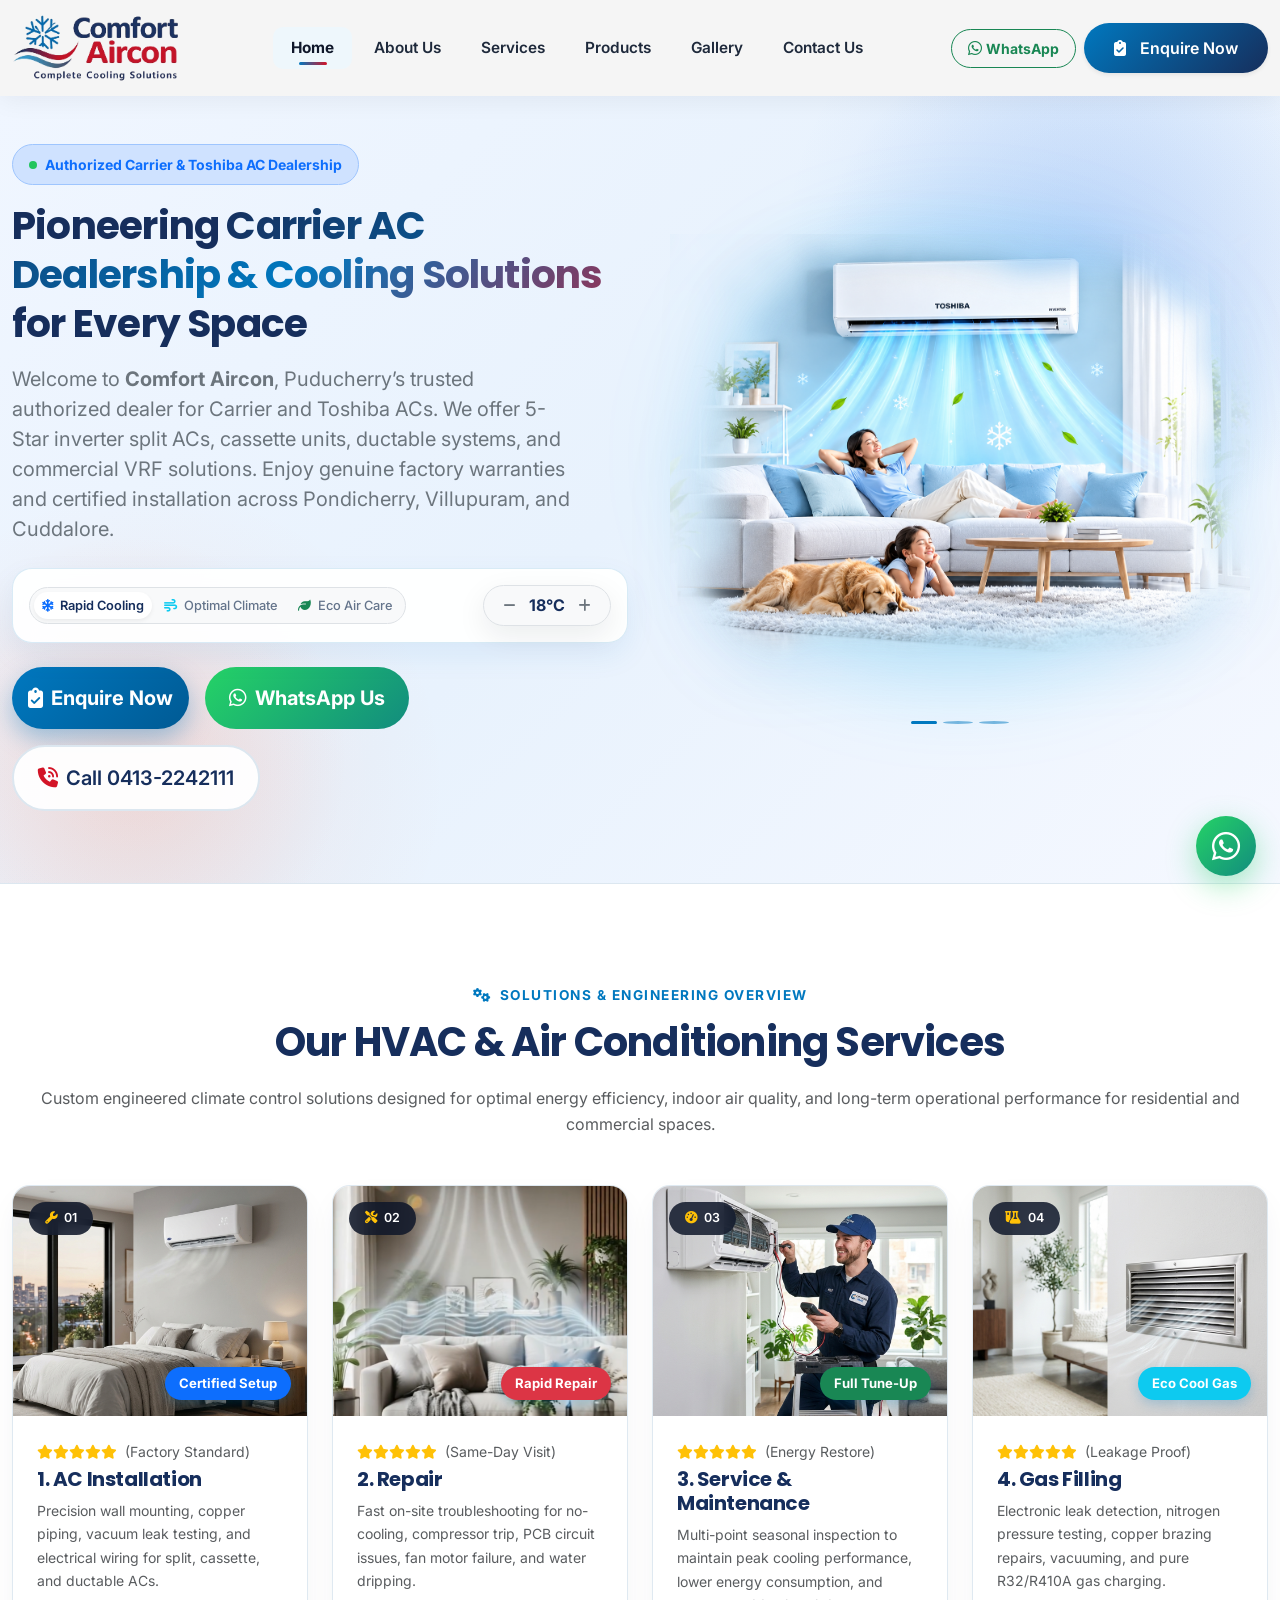
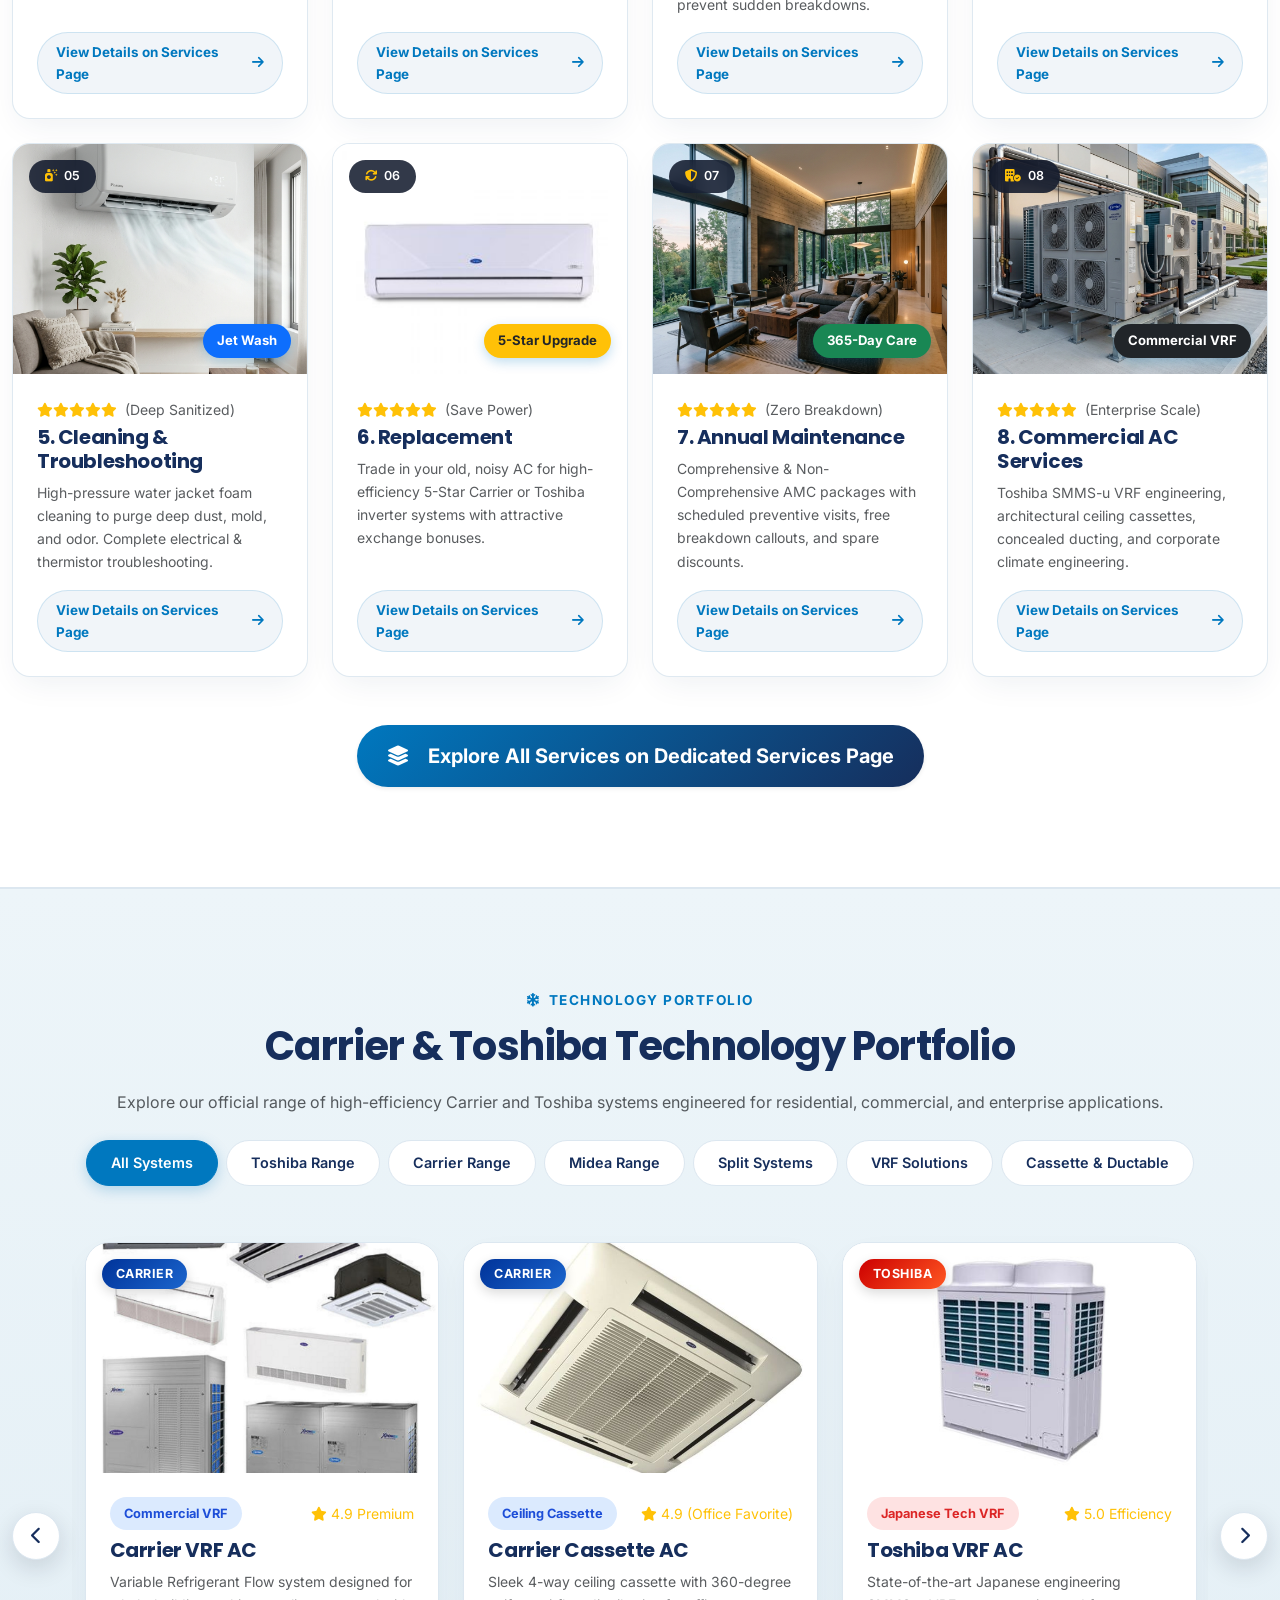
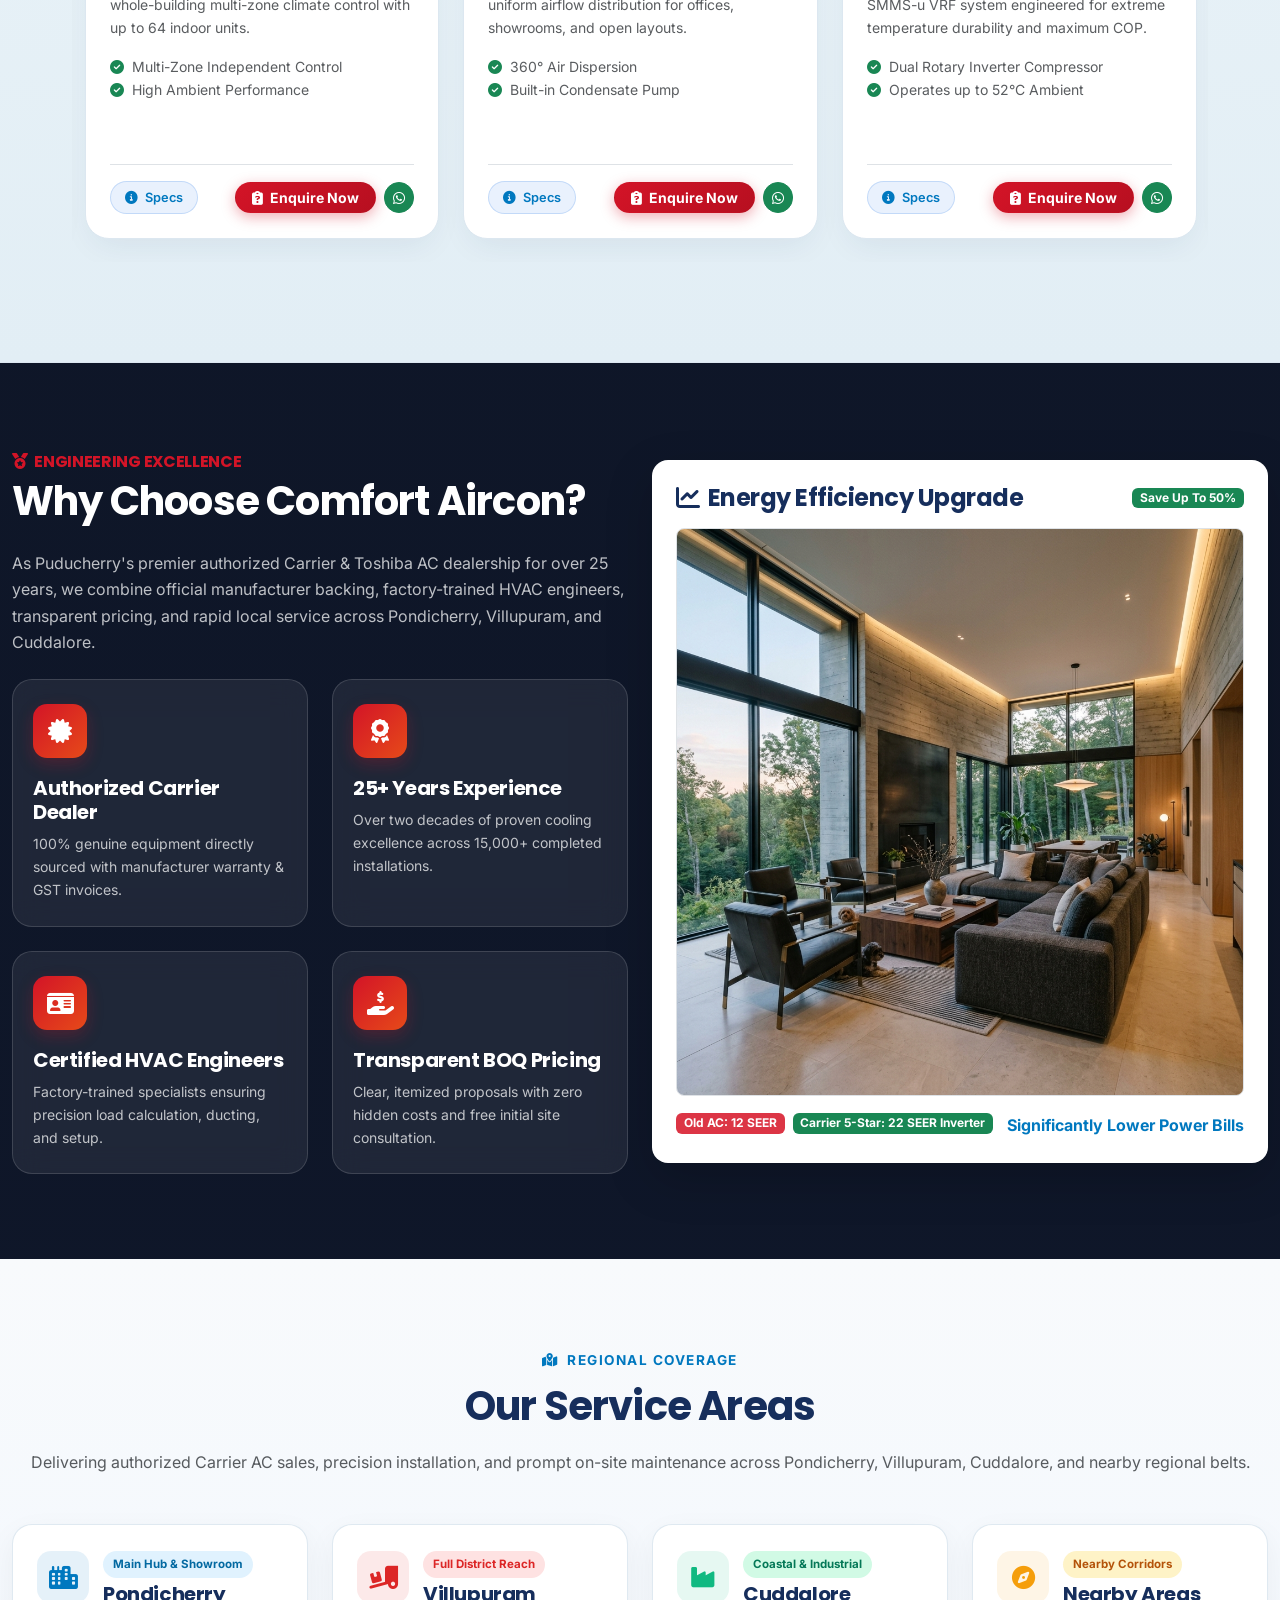
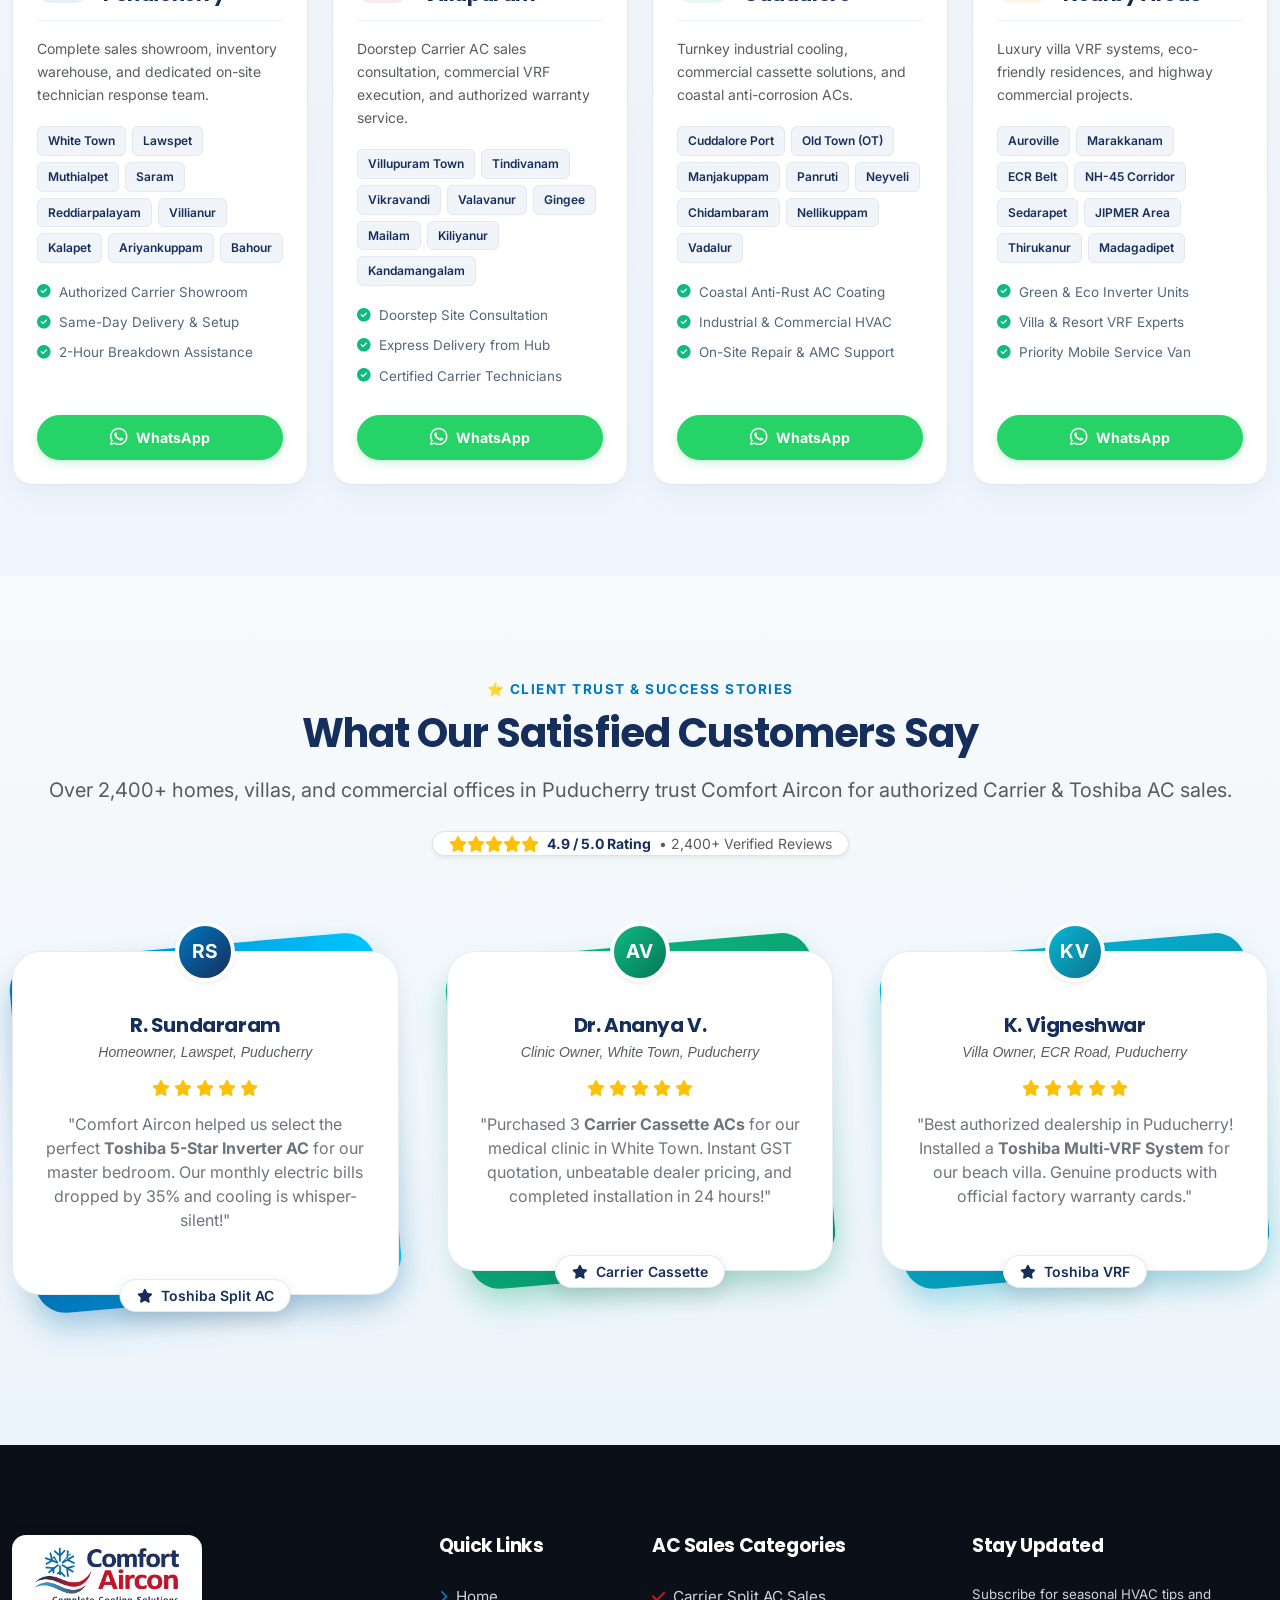
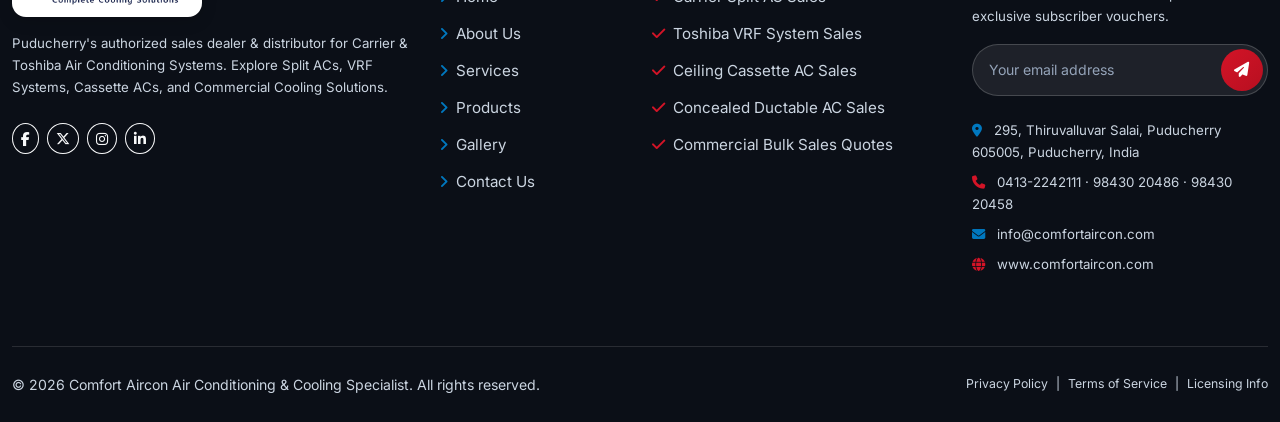
==== commit 0a9452d3: "changes 2" ====
--- a/index.html
+++ b/index.html
@@ -66,6 +66,7 @@
                         data-bs-target="#appointmentModal">
                         <i class="fa-solid fa-clipboard-check me-1"></i> Enquire Now
                     </a>
+                    
                 </div>
             </div>
         </div>
